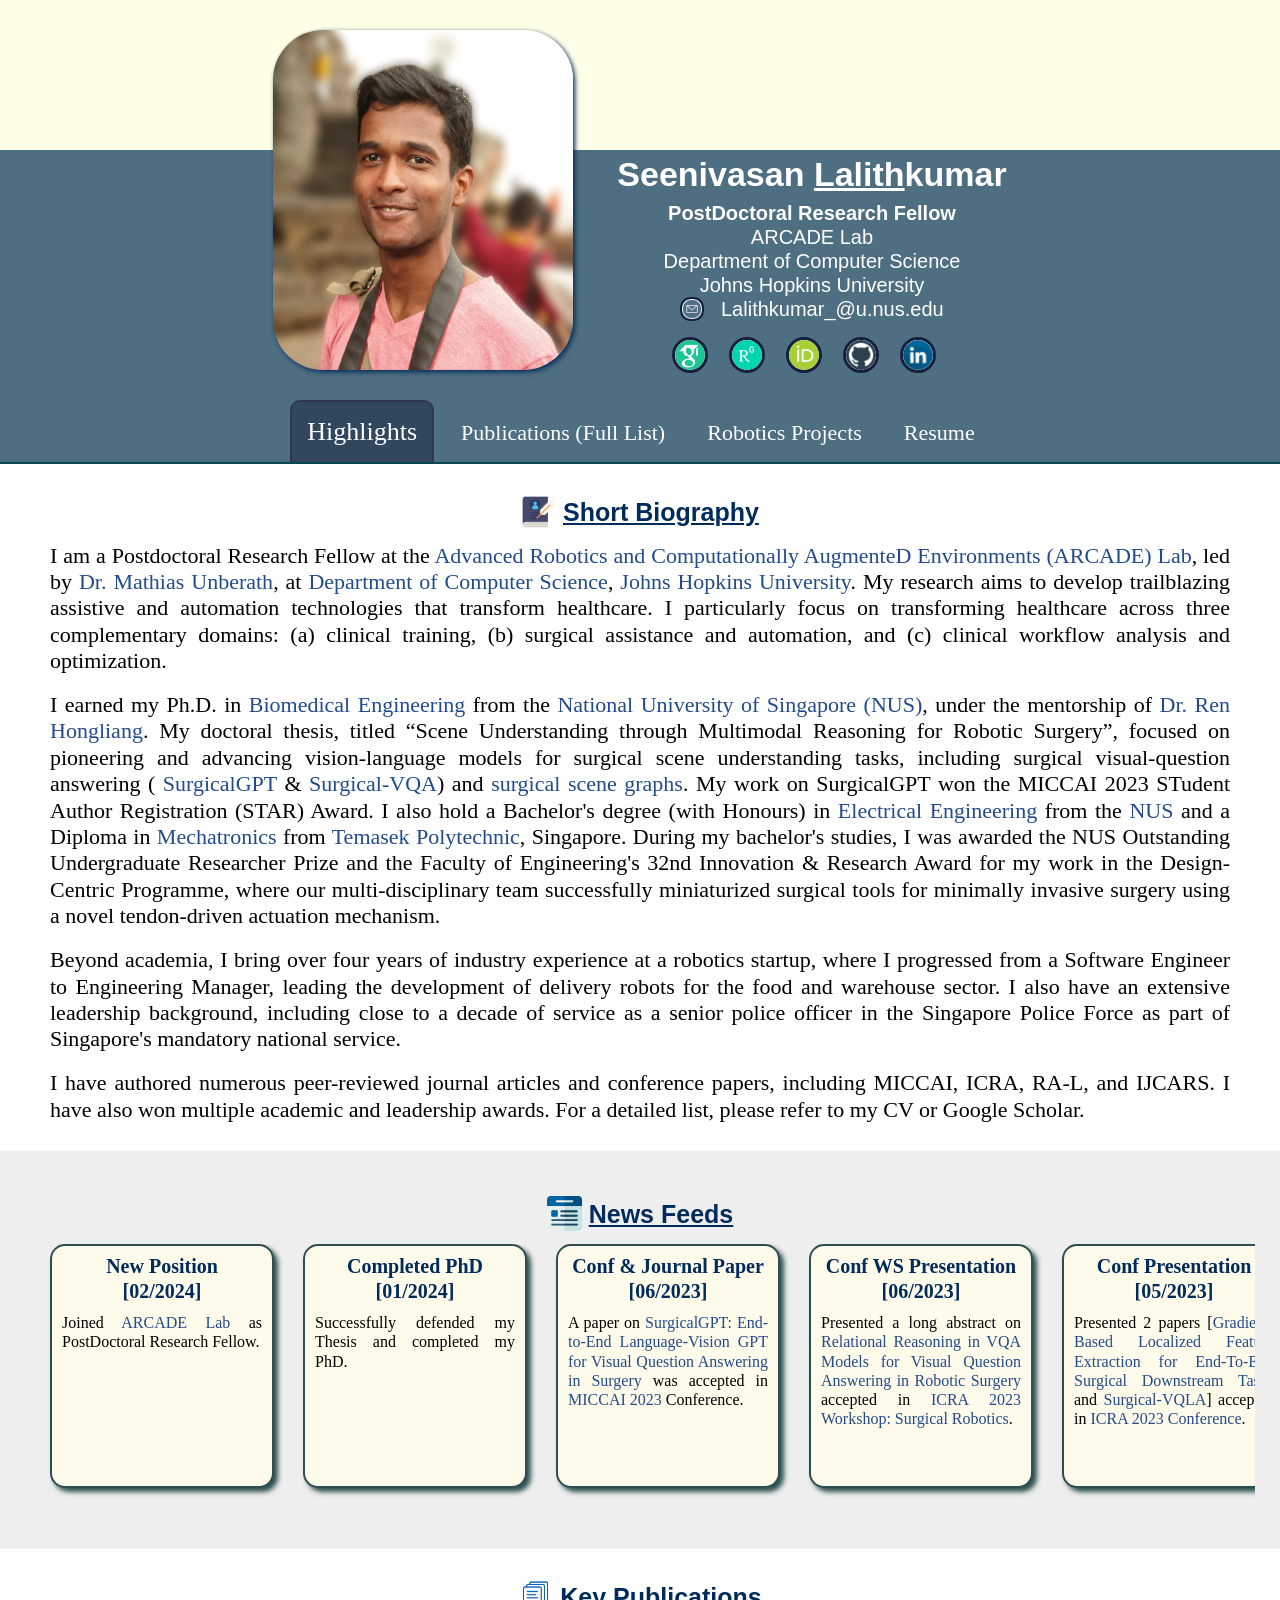
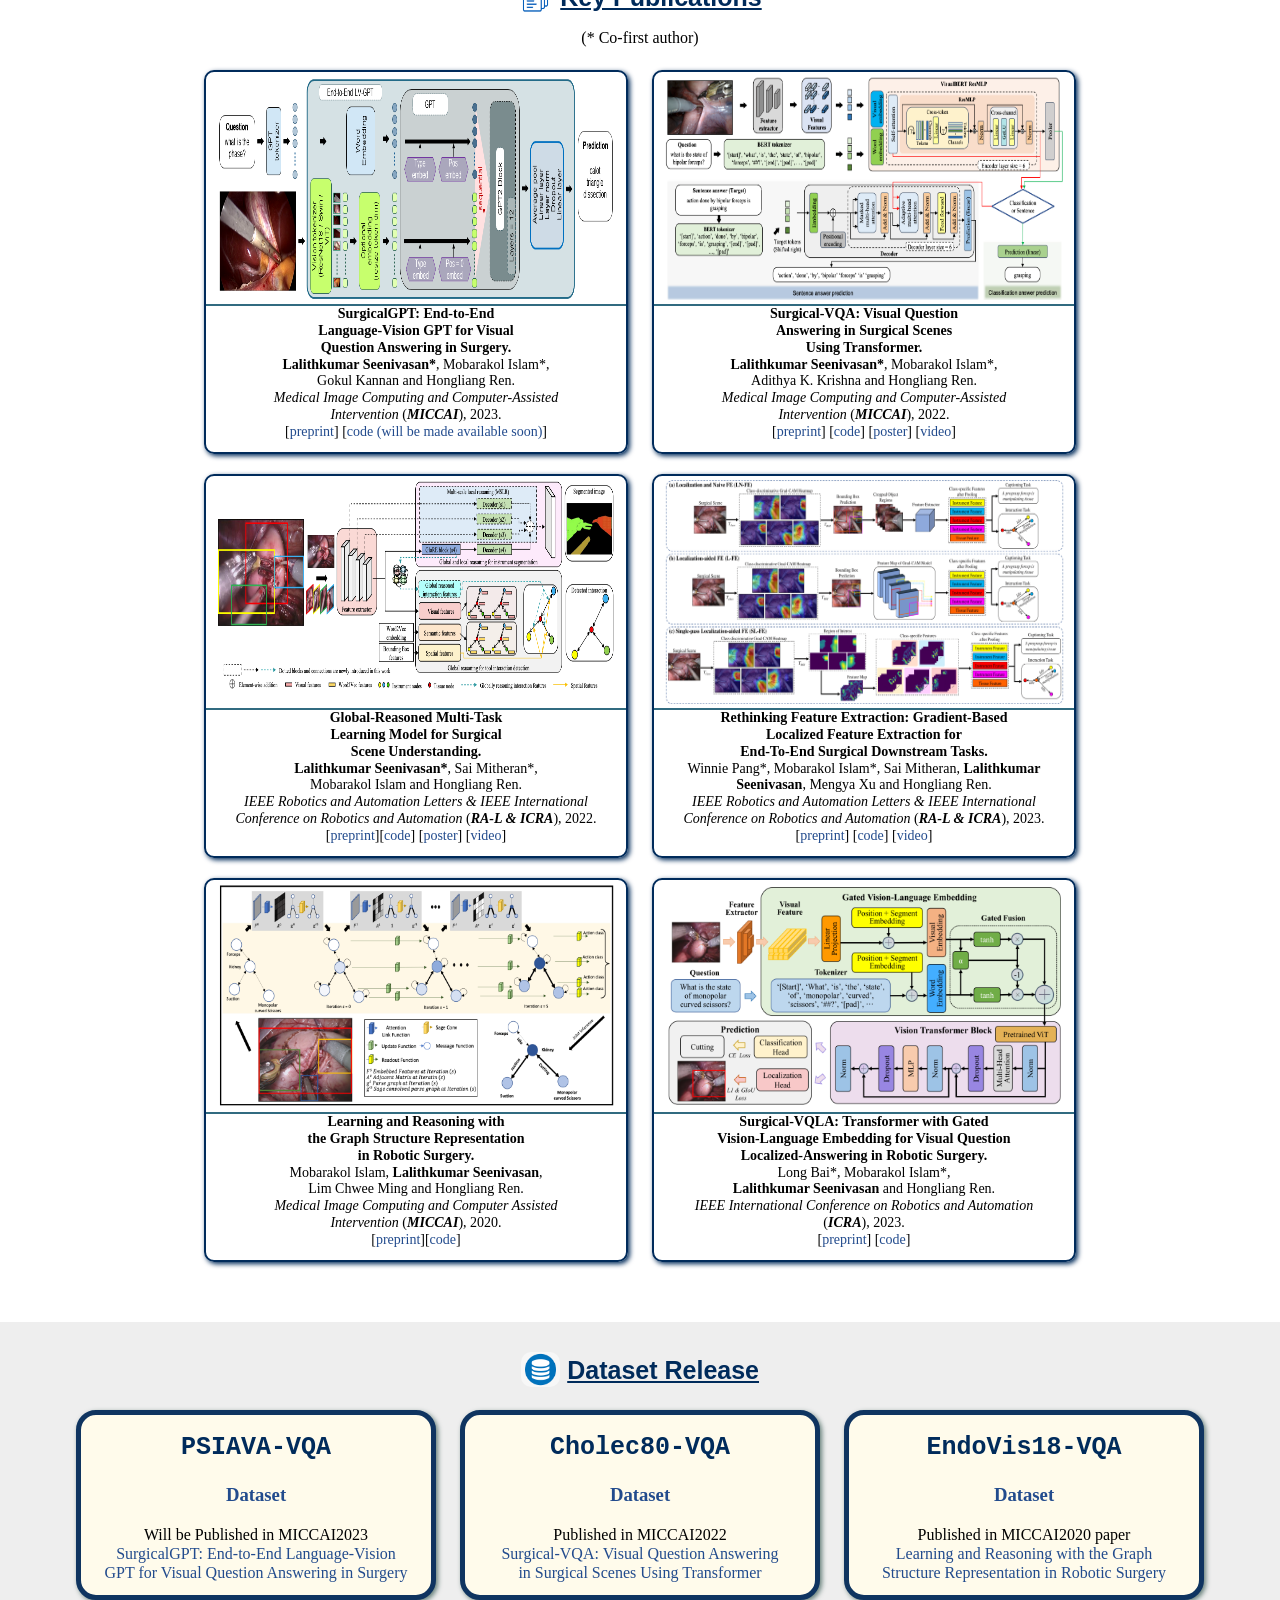
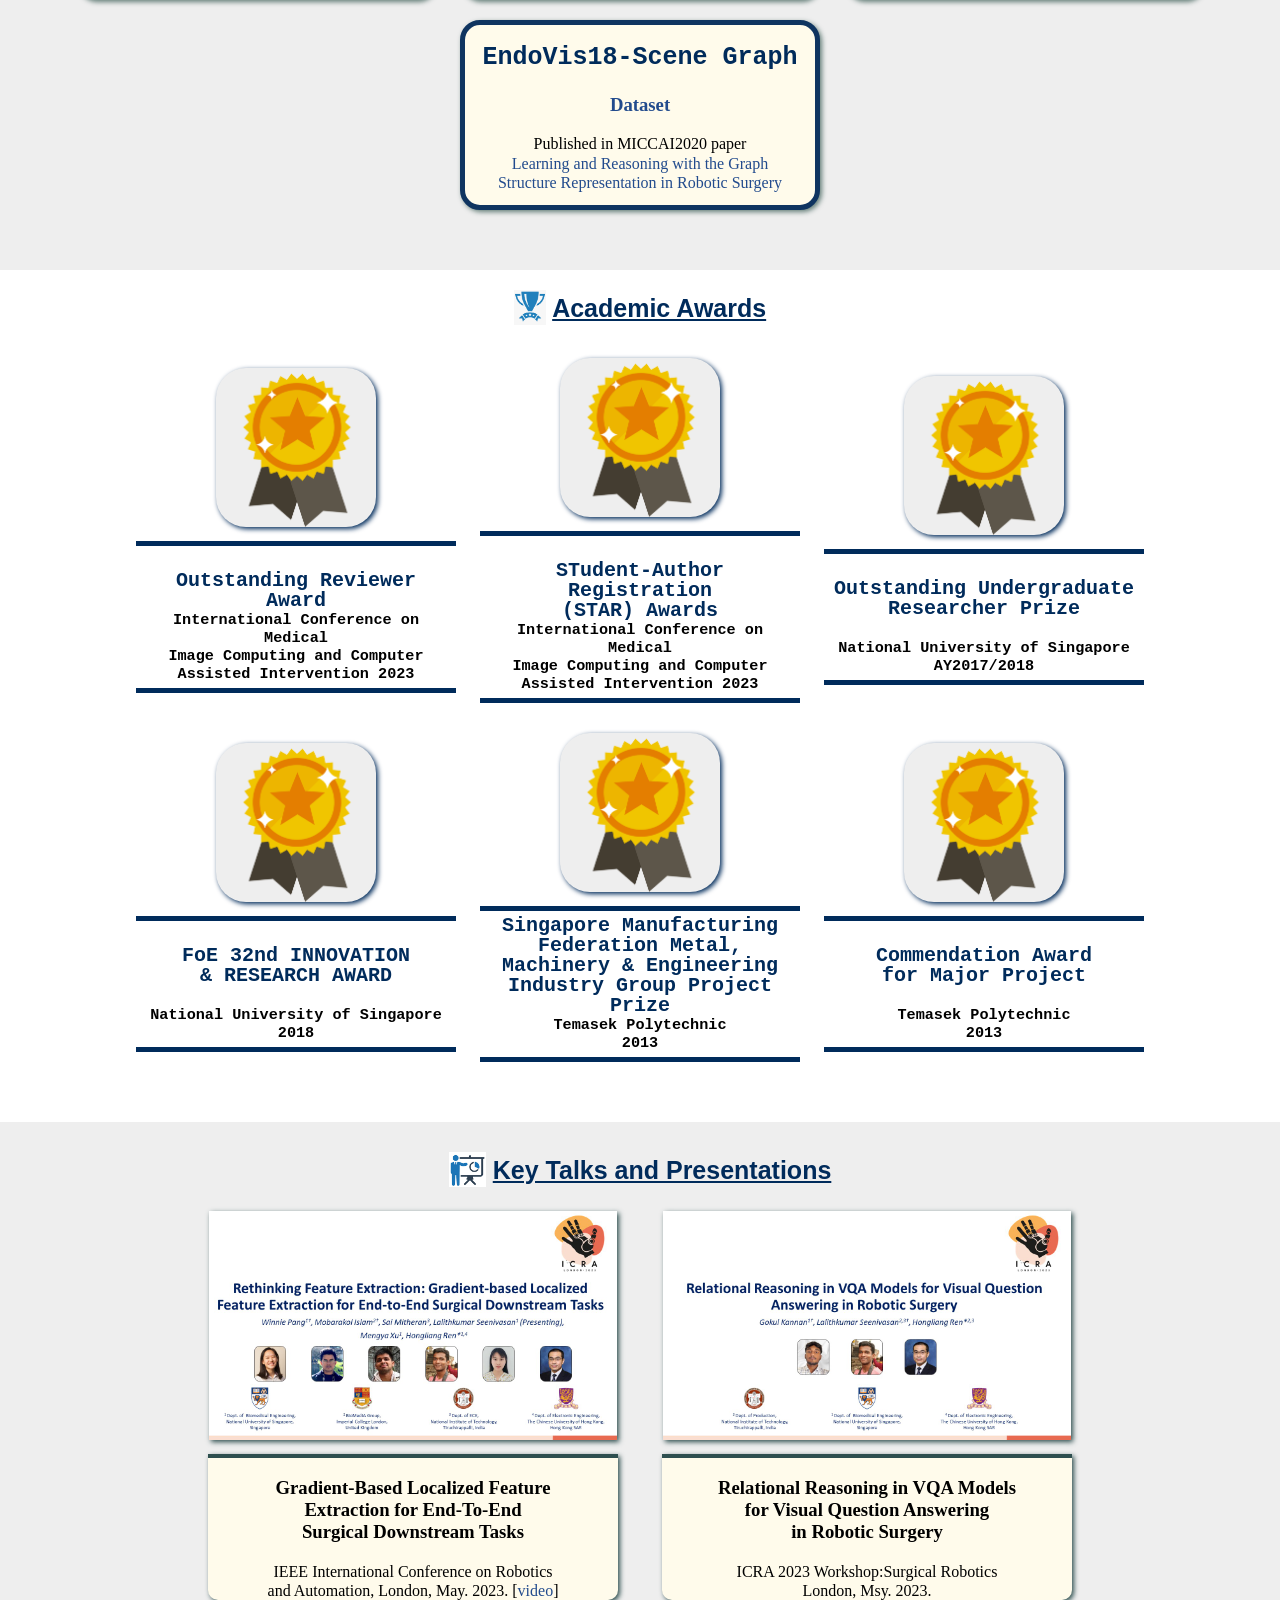
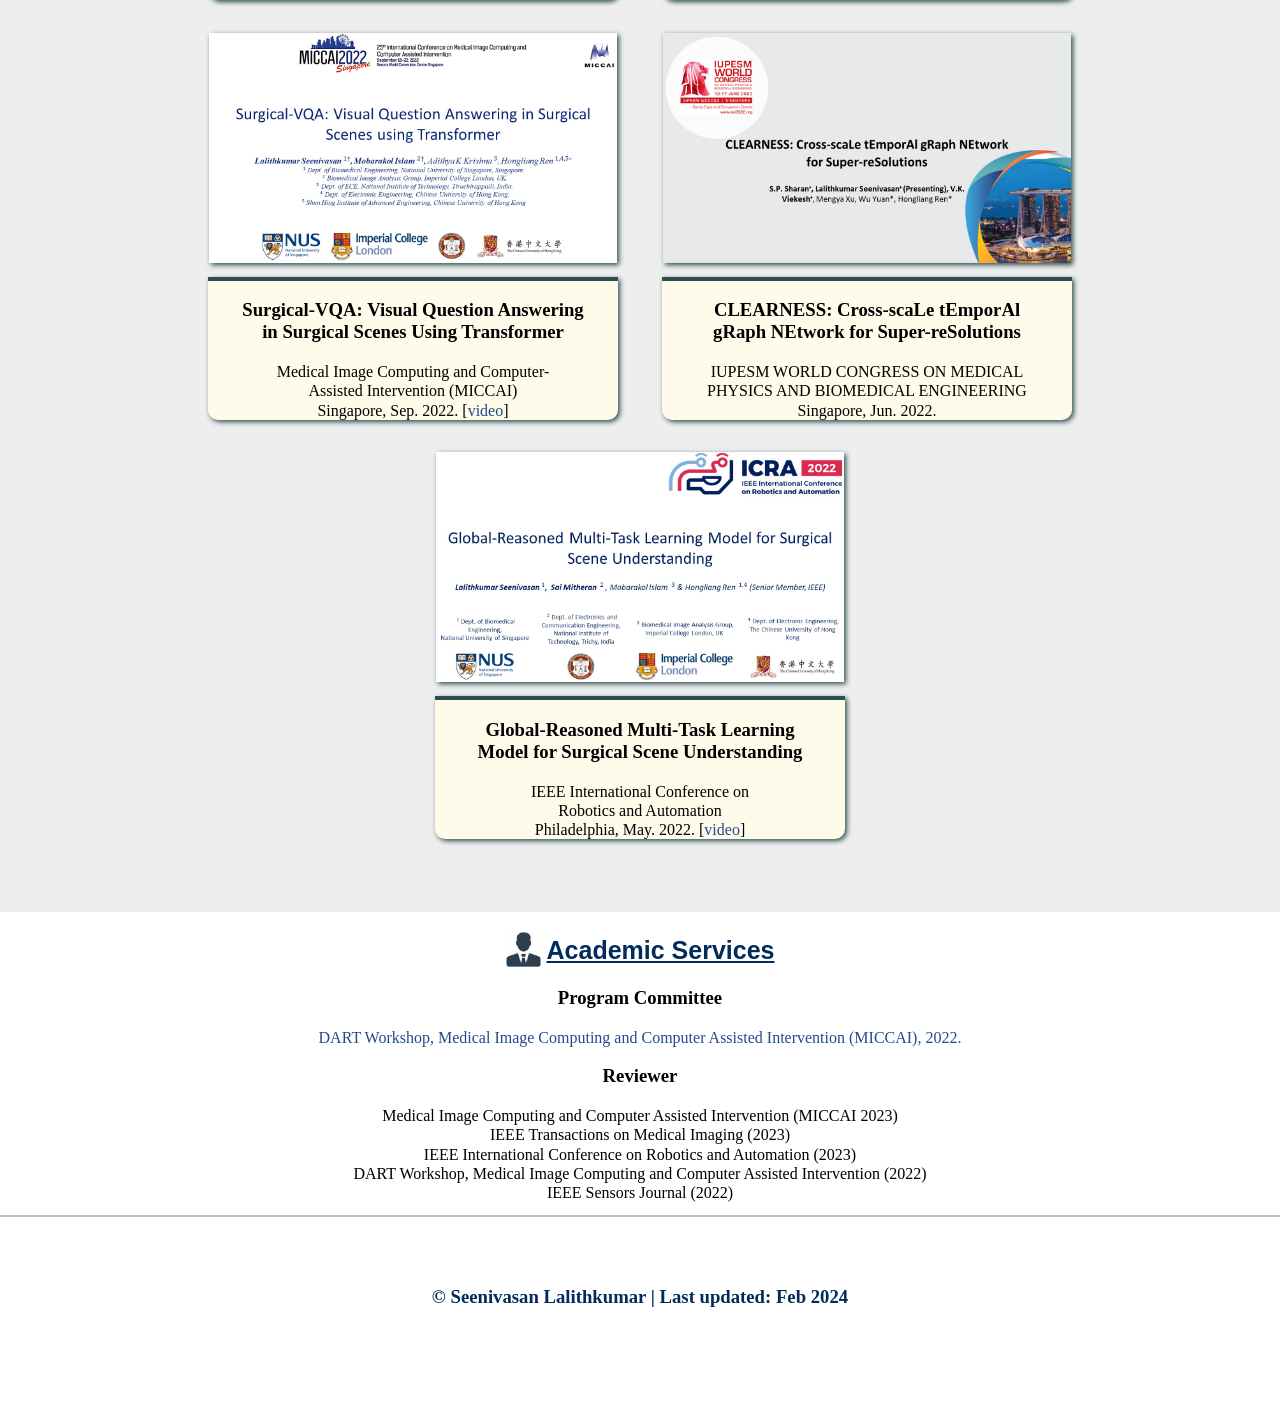
==== index.html @ af2a74bf "updates_6_2_2" ====
<!DOCTYPE html PUBLIC "-//W3C//DTD XHTML 1.1//EN" "http://www.w3.org/TR/xhtml11/DTD/xhtml11.dtd">
<html xmlns="http://www.w3.org/1999/xhtml" xml:lang="en">
	<head>
		<title>Seenivasan Lalithkumar&#39;s Homepage</title>
		<link rel="shortcut icon" href="pic/lalith-icon.png">
		<meta http-equiv="Content-Type" content="text/html;charset=utf-8" />
		<meta name="description" content="Seenivasan Lalithkumar&#39;s home page">
		<meta name="keywords" content="Seenivasan Lalithkumar, Lalithkumar, Seenivasan, lalith, researcher, medical AI" />
		<meta name="google-site-verification" content="oxvLOLkrGhuP5j1k3XZxSqzG_gz2jVlLImAT0WfH4co" />
		<!-- <meta name="viewport" content="width=900px, initial-scale=1"> -->
		<link rel="stylesheet" href="jemdoc.css" type="text/css">
		<script src="conference.js" type="text/javascript"></script>

	</head>
	<body id="namecard">
		<div id="namecardtop">
		</div>
		<div id="namecardbottom">
			<div id="namecardbottom">
				<div id="namecardimg"><img src="./pic/lalith2.png"  class="namecard"></div>
				<div id="namecardtext">
					<h1>
						Seenivasan <u>Lalith</u>kumar
					</h1>
					<p>
						<b>PostDoctoral Research Fellow</b><br>
						<a href="https://arcade.cs.jhu.edu/">ARCADE Lab</a> <br>
						<a href="https://www.cs.jhu.edu/"> Department of Computer Science</a><br>
						<a href="https://www.jhu.edu/">Johns Hopkins University</a><br>
						<a href="mailto:lseeniv1@jh.edu"><img src="./pic/mail.png" height="20px" style="margin-bottom:-5px; border-radius: 10px; border: 2px solid #16213e;"> &nbsp Lalithkumar_@u.nus.edu</a>
					</p>	
					<p> 
						<a href="https://scholar.google.com/citations?user=btxQyh8AAAAJ&hl=en&oi=ao"><img src="./pic/google_scholar.png" class="icon"></a> &ensp;
						<a href="https://www.researchgate.net/profile/Lalithkumar-Seenivasan"><img src="./pic/researchgate.png" class="icon"></a> &ensp;
						<a href="https://orcid.org/0000-0002-0103-1234"><img src="./pic/orcid.jpeg" class="icon"></a> &ensp;
						<a href="https://github.com/lalithjets"><img src="./pic/github.png" class="icon"></a> &ensp;
						<a href="https://www.linkedin.com/in/lalithkumar-seenivasan/"><img src="./pic/LinkedIn_s.png" class="icon"></a> &ensp;
						
					</p>
				</div>
			</div>
		</div>
	</body>
	
	<body id="content">
		
		<div class="buttontab">
				<button class="button" onclick="openTab(event, 'Highlights')" id="defaultOpen">Highlights</button> &nbsp 
				<button class="button" onclick="openTab(event, 'Publications')">Publications (Full List)</button> &nbsp
				<button class="button" onclick="openTab(event, 'Robotic-Projects')">Robotics Projects</button> &nbsp
				<button class="button" onclick="openTab(event, 'Resume')">Resume</button>
		</div>
		
		<div id="Highlights" class="tabscontent">
			<div id="biography" class="subheading">
				<h2 ><img src="./pic/biography.png" class = "hicon"> <u>Short Biography</u></h2>

				<p>
					I am a Postdoctoral Research Fellow at the <a href="https://arcade.cs.jhu.edu/">Advanced Robotics and Computationally AugmenteD Environments (ARCADE) Lab</a>,
					led by <a href="https://www.arcade.cs.jhu.edu/people/current/mathias-unberath">Dr. Mathias Unberath</a>, 
					at <a href="https://www.cs.jhu.edu/"> Department of Computer Science</a>, <a href="https://www.jhu.edu/">Johns Hopkins University</a>. 
					My research aims to develop trailblazing assistive and automation technologies that transform healthcare. 
					I particularly focus on transforming healthcare across three complementary domains: (a) clinical training, 
					(b) surgical assistance and automation, and (c) clinical workflow analysis and optimization.

				</p>

				<p>
					I earned my Ph.D. in <a href="https://cde.nus.edu.sg/bme/"> Biomedical Engineering</a> from the <a href="https://www.nus.edu.sg/">National University of Singapore (NUS)</a>, 
					under the mentorship of <a href="http://www.labren.org/mm/principal-investigator/">Dr. Ren Hongliang</a>. 
					My doctoral thesis, titled “Scene Understanding through Multimodal Reasoning for Robotic Surgery”, focused on pioneering and 
					advancing vision-language models for surgical scene understanding tasks, including surgical visual-question answering 
					(<a href="https://arxiv.org/pdf/2304.09974"> SurgicalGPT</a>  & <a href="https://arxiv.org/pdf/2206.11053"> Surgical-VQA</a>) 
					and <a href="https://arxiv.org/pdf/2201.11957"> surgical scene graphs</a>. My work on SurgicalGPT won the MICCAI 2023 STudent Author Registration (STAR) Award. 
					I also hold a Bachelor's degree (with Honours) in <a href="https://cde.nus.edu.sg/ece/">Electrical Engineering</a> from the <a href="https://www.nus.edu.sg/">NUS</a> and
					a Diploma in <a href="https://www.tp.edu.sg/t66">Mechatronics</a> from <a href="https://www.tp.edu.sg/">Temasek Polytechnic</a>, Singapore. 
					During my bachelor's studies, I was awarded the NUS Outstanding Undergraduate Researcher Prize and
					the Faculty of Engineering's 32nd Innovation & Research Award for my work in the Design-Centric Programme, 
					where our multi-disciplinary team successfully miniaturized surgical tools for minimally invasive surgery using 
				 	a novel tendon-driven actuation mechanism.
				</p>

				<p>
					Beyond academia, I bring over four years of industry experience at a robotics startup, 
					where I progressed from a Software Engineer to Engineering Manager, leading the development of delivery robots for the food and warehouse sector. 
					I also have an extensive leadership background, including close to a decade of service as a senior police officer in the Singapore 
					Police Force as part of Singapore's mandatory national service.

				</p>

				<p>
					I have authored numerous peer-reviewed journal articles and conference papers, including MICCAI, ICRA, RA-L, and IJCARS. 
					I have also won multiple academic and leadership awards. For a detailed list, please refer to my CV or Google Scholar.
				</p>
			</div>

			<div id="newfeeds" class="subheading">
				<h2><img src="./pic/news_feeds.png" class="hicon"/> <u>News Feeds</u></h2>
				
				<div class="scrolling-wrapper">

					<div class="card">
						<h2>New Position</h2> <h3>[02/2024] </h3>
						<p> Joined <a href="https://arcade.cs.jhu.edu/" target="_blank"> ARCADE Lab</a> as PostDoctoral Research Fellow.</p> 
					</div>

					<div class="card">
						<h2>Completed PhD</h2> <h3>[01/2024] </h3>
						<p> Successfully defended my Thesis and completed my PhD.</p> 
					</div>
					
					<div class="card">
						<h2>Conf & Journal Paper</h2> <h3>[06/2023] </h3>
						<p> A paper on <a href="https://arxiv.org/abs/2304.09974"
							 target="_blank">SurgicalGPT: End-to-End Language-Vision GPT for Visual Question Answering in Surgery</a> was accepted in   
							 <a href="https://conferences.miccai.org/2023/en/" target="_blank"> MICCAI 2023</a> Conference.</p> 
					</div>
					
					<div class="card">
						<h2>Conf WS Presentation</h2><h3>[06/2023]</h3>
						<p> Presented a long abstract on <a href="https://drive.google.com/file/d/1kYx_XHiS5NvVFThOcVjXyhgVPpP1OEtK/view?usp=sharing" target="_blank">Relational Reasoning in VQA Models for Visual
							Question Answering in Robotic Surgery</a> accepted in <a href="https://sites.google.com/view/icra2023workshop-surgicalrobot/?pli=1" target="_blank">ICRA 2023 Workshop: Surgical Robotics</a>.</p>
					</div>

					<div class="card">
						<h2>Conf Presentation</h2><h3>[05/2023]</h3>
						<p> Presented 2 papers [<a href="https://discovery.ucl.ac.uk/id/eprint/10159683/1/Rethinking_Feature_Extraction_Gradient-based_Localized_Feature_Extraction_for_End-to-End_Surgical_Downstream_Tasks.pdf"
							 target="_blank">Gradient-Based Localized Feature Extraction for End-To-End Surgical Downstream Tasks</a> and <a href="https://arxiv.org/pdf/2305.11692v1.pdf" target="_blank">Surgical-VQLA</a>]
							accepted in <a href="https://www.icra2023.org/" target="_blank">ICRA 2023 Conference</a>.</p>
					</div>

					<div class="card">
						<h2>Conference Reviewer</h2><h3>[04/2023 - 05/2023]</h3>
						<p> Served as a reviewer for 9 papers in <a href="https://conferences.miccai.org/2023/en/" target="_blank"> MICCAI 2023</a> Conference.</p>
					</div>
					
					<div class="card">
						<h2> Book Chapter </h2><h3> [02/2023] </h3>
						<p> A book chapter on <a href="https://link.springer.com/chapter/10.1007/978-981-19-5932-5_13" target="_blank">Untethered 
							Soft Ferromagnetic Quad-Jaws Cootie Catcher with Selectively Coupled Degrees of Freedom </a> was accepted.</p>
					</div>
					<div class="card">
						<h2> Journal Paper </h2><h3> [02/2023] </h3>
						<p> A paper on <a href="https://arxiv.org/pdf/2302.01049.pdf" target="_blank">Paced-Curriculum Distillation with Prediction 
							and Label Uncertainty for Image Segmentation</a> accepted in International Journal of Computer Assisted Radiology and Surgery.</p>
					</div>

					<div class="card">
						<h2>Conference Paper</h2><h3>[01/2023]</h3>
						<p> A paper on <a href="https://arxiv.org/pdf/2305.11692v1.pdf" target="_blank">Surgical-VQLA: Transformer with Gated Vision-Language Embedding for 
							Visual Question Localized-Answering in Robotic Surgery</a> was accepted in <a href="https://www.icra2023.org/" 
							target="_blank">IEEE ICRA 2023 Conference</a>. </p>
					</div>

					<div class="card">
						<h2>Conf & Journal Paper</h2> <h3>[10/2022] </h3>
						<p> A paper on <a href="https://discovery.ucl.ac.uk/id/eprint/10159683/1/Rethinking_Feature_Extraction_Gradient-based_Localized_Feature_Extraction_for_End-to-End_Surgical_Downstream_Tasks.pdf"
							 target="_blank">Rethinking Feature Extraction: Gradient-Based Localized Feature Extraction for End-To-End Surgical Downstream Tasks</a> was accepted in both IEEE RA-L Journal 
							 and  <a href="https://www.icra2023.org/" target="_blank">IEEE ICRA 2023 Conference</a>. </p> 
					</div>

					<div class="card">
						<h2>Competition</h2><h3>[09/2022]</h3>
						<p> Participated in <a href="https://www.synapse.org/#!Synapse:syn28548633/wiki/" target="_blank">SimCol-to-3D 2022 - 3D Reconstruction During Colonoscopy</a> in 
							<a href="https://conferences.miccai.org/2022/en/" target="_blank">MICCAI 2022 Conference</a>.</p> 
					</div> 

					<div class="card">
						<h2>Conf Presentation</h2><h3>[09/2022]</h3>
						<p> Presenting my paper on <a href="https://arxiv.org/pdf/2206.11053.pdf" target="_blank">Surgical-VQA: Visual Question Answering in Surgical Scenes Using Transformer</a>
							accepted in <a href="https://conferences.miccai.org/2022/en/" target="_blank">MICCAI 2022 Conference</a>.</p>
					</div> 

					<div class="card">
						<h2>Conference Paper</h2><h3>[06/2022]</h3>
						<p> A paper on <a href="https://arxiv.org/pdf/2206.11053.pdf" target="_blank">Surgical-VQA: Visual Question Answering in Surgical Scenes Using Transformer</a> was accepted 
							in <a href="https://conferences.miccai.org/2022/en/" target="_blank">MICCAI 2022 Conference</a>. </p> 
					</div>
						
					<div class="card">
						<h2>Conf Presentation</h2> <h3>[05/2022]</h3>
						<p> Presented my paper on on <a href="https://arxiv.org/pdf/2201.11957.pdf" target="_blank">Global-Reasoned Multi-Task Learning Model for Surgical Scene Understanding</a> at
							 <a href="https://www.icra2022.org/" target="_blank">IEEE ICRA 2022 Conference</a>.</p> 
					</div> 

					<div class="card">
						<h2>Journal Paper</h2><h3>[05/2022]</h3> 
						<p> A paper on <a href="https://www.mdpi.com/2313-7673/7/2/68" target="_blank">Biomimetic Incremental Domain Generalization with a Graph Network for Surgical Scene 
							Understanding</a> was accepted in MDPI Biomimetics Journal. </p>
					</div>

					<div class="card">
						<h2>Conf & Journal Paper</h2><h3>[01/2022]</h3>
						<p> A paper on <a href="https://arxiv.org/pdf/2201.11957.pdf" target="_blank">Global-Reasoned Multi-Task Learning Model for Surgical Scene Understanding</a> was accepted 
							in both IEEE RA-L Journal and  <a href="https://www.icra2022.org/" target="_blank">IEEE ICRA 2022 Conference</a>. </p>
					</div>

					<div class="card">
						<h2>Competition</h2><h3>[10/2021]</h3> 
						<p> Participated in <a href="https://arxiv.org/pdf/2202.05821.pdf" target="_blank">PEg TRAnsfer Workflow Recognition Challenge Report: Do Multi-Modal Data 
							Improve Recognition?</a> in <a href="https://www.miccai2021.org/en/" target="_blank">MICCAI 2021 Conference</a>. </p>
					</div>

					<div class="card">
						<h2>Competition</h2><h3>[10/2021]</h3>
						<p> Participated in <a href="https://arxiv.org/pdf/2204.04746.pdf" target="_blank">CholecTriplet2021: A benchmark challenge for surgical action triplet 
							recognition</a> in <a href="https://www.miccai2021.org/en/" target="_blank">MICCAI 2021 Conference</a>. </p>
					</div>

					<div class="card">
						<h2>Conference Workshop</h2><h3>[09/2021]</h3>
						<p> A paper on <a href="https://arxiv.org/pdf/2109.05263" target="_blank">Class-Distribution-Aware Calibration for Long-Tailed 
							Visual Recognition</a> is accepted in <a href="https://sites.google.com/view/udlworkshop2021/home?pli=1" target="_blank">UDL Workshop, ICML 2021 Conference</a>. </p>
					</div>

					<div class="card">
						<h2>Conference Paper</h2><h3>[08/2021]</h3> 
						<p> A paper on <a href="https://www.researchgate.net/profile/Liang-Qiu-7/publication/354075045_ScoopNet_6DOF_Pose_Estimation_pipeline_for_Origami-inspired_Worm_Robots/links/62ac796923f3283e3aef5d29/ScoopNet-6DOF-Pose-Estimation-pipeline-for-Origami-inspired-Worm-Robots.pdf" 
							target="_blank">ScoopNet: 6DOF Pose Estimation pipeline for Origami-inspired Worm Robots</a> was accepted in <a href="https://www.ieee-ras.org/component/rseventspro/event/2009-icdl-2021" target="_blank"> 
							IEEE ICDL 2021 Conference</a>. </p>
					</div>

					<div class="card">
						<h2>Journal Paper</h2><h3>[03/2021]</h3>
						<p>A paper on <a href="https://ieeexplore.ieee.org/abstract/document/9262941" target="_blank">Shape Tracking of Flexible Morphing Matters 
							From Depth Images</a> was accepted in IEEE Sensors Journal. </p> 
					</div>

					<div class="card">
						<h2>Journal Paper</h2>
						<h3>[07/2020]</h3>
						<p> A paper on <a href="https://onlinelibrary.wiley.com/doi/full/10.1002/aisy.202000092" target="_blank">Stent Deployment Detection Using Radio Frequency-Based Sensor and 
							Convolutional Neural Networks</a> was accepted in Advanced Intelligent Systems Journal. </p>
					</div>
						
					<div class="card">
						<h2>Book Chapter</h2><h3>[07/2020]</h3> 
						<p>A book chapter on <a href="https://www.sciencedirect.com/science/article/pii/B9780128213506000123" target="_blank">Tunable stiffness using negative Poisson's ratio toward 
							load-bearing continuum tubular mechanisms in medical robotics</a> was accepted.</p>
					</div>

					<div class="card">
						<h2>Book Chapter</h2><h3>[06/2020]</h3> 
						<p>A book chapter on <a href="https://www.sciencedirect.com/science/article/pii/B9780128175958000079" target="_blank">Tendon routing and anchoring for cable-driven single-port 
							surgical manipulators with spring backbones and luminal constraints</a> was accepted. </p>
					</div>
						
					<div class="card">
						<h2>Conference Paper</h2><h3>[06/2020]</h3> 
						<p>A paper on <a href="https://arxiv.org/abs/2007.03357" target="_blank">Graph Structure Representation in Robotic Surgery</a> was accepted 
							in <a href="https://miccai2020.org/en/" target="_blank">MICCAI 2020 Conference</a>.</p>
					</div>
						
					<div class="card">
						<h2>Start of PhD</h2><h3>[08/2019]</h3>
						<p> Started my PhD under Prof. Ren Hongliang at National University of Singapore.</p>
					</div>
				</div>
			</div>

			<div id="Key-Publications" class="subheading">
				<h2><img src="./pic/manuscript.png" class="hicon"/> <u>Key Publications</u></h2>
				<p style="text-align: center;">(* Co-first author)</p>

				<div class="keypublicationtiles keypublicationtile">
					<img src="./paper_photos/SurgicalGPT.png" class="key-pub-title"/>
					<br>
					<div id="key-pub-tile-caption">
						<p>
							 
							<b>SurgicalGPT: End-to-End <br> Language-Vision GPT for Visual  <br> Question Answering in Surgery.</b> <br>
							<b>Lalithkumar Seenivasan*</b>, Mobarakol Islam*, <br> Gokul Kannan and Hongliang Ren. <br>
							<em>Medical Image Computing and Computer-Assisted <br> Intervention</em> (<i><b>MICCAI</b></i>), 2023.
							<br>
							[<a href="https://arxiv.org/abs/2304.09974" target="_blank">preprint</a>]
							[<a href="https://github.com/lalithjets/" target="_blank">code (will be made available soon)</a>]
							<!-- [<a href="https://drive.google.com/file/d/19RYYjkokXWv5j_Wayjkc6bEKjSXdzaNB/view?usp=sharing" target="_blank">poster</a>]  -->
							<!-- [<a href="https://youtu.be/4Db8NSEW-FY" target="_blank">video</a>]  -->
						</p>
					</div>
				</div>
				
				<div class="keypublicationtiles keypublicationtile">
					<img src="./paper_photos/Surgical_VQA.png" class="key-pub-title"/>
					<br>
					<div id="key-pub-tile-caption">
						<p>
							<b>Surgical-VQA: Visual Question <br> Answering in Surgical Scenes <br> Using Transformer.</b> <br>
							<b>Lalithkumar Seenivasan*</b>, Mobarakol Islam*, <br> Adithya K. Krishna and Hongliang Ren. <br>
							<em>Medical Image Computing and Computer-Assisted <br> Intervention</em> (<i><b>MICCAI</b></i>), 2022.
							<br>
							[<a href="https://arxiv.org/pdf/2206.11053.pdf" target="_blank">preprint</a>]
							[<a href="https://github.com/lalithjets/Surgical_VQA" target="_blank">code</a>]
							[<a href="https://drive.google.com/file/d/19RYYjkokXWv5j_Wayjkc6bEKjSXdzaNB/view?usp=sharing" target="_blank">poster</a>] 
							[<a href="https://youtu.be/4Db8NSEW-FY" target="_blank">video</a>] 
						</p>
					</div>
				</div>
				
				<div class="keypublicationtiles keypublicationtile">
					<img src="./paper_photos/Global-Reasoned_Multi-Task_Learning.png" class="key-pub-title"/>
					<br>
					<div id="key-pub-tile-caption">
						<p>
							<b>Global-Reasoned Multi-Task <br> Learning Model for Surgical <br> Scene Understanding. </b><br>
							<b>Lalithkumar Seenivasan*</b>, Sai Mitheran*, <br> Mobarakol Islam and Hongliang Ren. <br>
							<em>IEEE Robotics and Automation Letters & IEEE International <br> Conference on Robotics and Automation</em> (<i><b>RA-L & ICRA</b></i>), 2022.
							<br>
							[<a href="https://arxiv.org/pdf/2201.11957.pdf" target="_blank">preprint</a>][<a href="https://github.com/lalithjets/Global-reasoned-multi-task-model" target="_blank">code</a>]
							[<a href="https://drive.google.com/file/d/1deAY5ThZRm9Y3AFX3ArIvde-LdE8imfx/view?usp=sharing" target="_blank">poster</a>]
							[<a href="https://youtu.be/UOIcp3y4o1U" target="_blank">video</a>] 
						</p>
					</div>
				</div>

				
				  
				<div class="keypublicationtiles keypublicationtile">
					<img src="./paper_photos/Rethinking Feature Extraction.png" class="key-pub-title"/>
					<br>
					<div id="key-pub-tile-caption">
						<p>
							<b>Rethinking Feature Extraction: Gradient-Based <br> Localized Feature Extraction for <br> End-To-End Surgical Downstream Tasks.</b> <br>
							Winnie Pang*, Mobarakol Islam*, Sai Mitheran, <b>Lalithkumar <br> Seenivasan</b>, Mengya Xu and Hongliang Ren. <br>
							<em>IEEE Robotics and Automation Letters & IEEE International <br> Conference on Robotics and Automation</em> (<i><b>RA-L & ICRA</b></i>), 2023.
							<br>
							[<a href="https://discovery.ucl.ac.uk/id/eprint/10159683/1/Rethinking_Feature_Extraction_Gradient-based_Localized_Feature_Extraction_for_End-to-End_Surgical_Downstream_Tasks.pdf" target="_blank">preprint</a>]
							[<a href="https://github.com/PangWinnie0219/GradCAMDownstreamTask" target="_blank">code</a>]
							[<a href="https://youtu.be/wPvV8IvS2tE" target="_blank">video</a>] 
						</p>
					</div>
				</div>

				
				<div class="keypublicationtiles keypublicationtile">
					<img src="paper_photos/Learning_Reasoning_Surgical_Graph.png" class="key-pub-title"/>
					<br>
					<div id="key-pub-tile-caption">
						<p>
							<b>Learning and Reasoning with <br> the Graph Structure Representation <br> in Robotic Surgery. </b><br>
							Mobarakol Islam, <b>Lalithkumar Seenivasan</b>, <br> Lim Chwee Ming and Hongliang Ren. <br>
							<em>Medical Image Computing and Computer Assisted <br> Intervention</em> (<i><b>MICCAI</b></i>), 2020. 
							<br> 
							[<a href="https://arxiv.org/pdf/2007.03357.pdf" target="_blank">preprint</a>][<a href="https://github.com/mobarakol/Surgical_SceneGraph_Generation" target="_blank">code</a>] 
						</p>
					</div>
				</div>


				<div class="keypublicationtiles keypublicationtile">
					<img src="./paper_photos/Surgical_VQLA.png" class="key-pub-title"/>
					<br>
					<div id="key-pub-tile-caption">
						<p>
							<b>Surgical-VQLA: Transformer with Gated <br> Vision-Language Embedding for Visual Question <br> Localized-Answering in Robotic Surgery.</b> <br>
							Long Bai*, Mobarakol Islam*, <br> <b>Lalithkumar Seenivasan</b> and Hongliang Ren. <br>
							<em>IEEE International Conference on Robotics and Automation <br> </em> (<i><b>ICRA</b></i>), 2023.
							<br>
							[<a href="https://arxiv.org/pdf/2305.11692v1.pdf" target="_blank">preprint</a>]
							[<a href="https://github.com/longbai1006/surgical-vqla" target="_blank">code</a>]
							<!-- [<a href="https://drive.google.com/file/d/19RYYjkokXWv5j_Wayjkc6bEKjSXdzaNB/view?usp=sharing" target="_blank">poster</a>]  -->
							<!-- [<a href="https://youtu.be/4Db8NSEW-FY" target="_blank">video</a>]  -->
						</p>
					</div>
				</div>

				
				<!-- <div class="keypublicationtiles keypublicationtile">
					<img src="./paper_photos/TA_MTL.png" class="key-pub-title"/>
					<br>
					<div id="key-pub-tile-caption">
						<p>
							<b>Task-aware asynchronous multi-task model with class <br> incremental contrastive learning for surgical <br> scene understanding. </b><br>
							<b>Lalithkumar Seenivasan</b>, Mobarakol Islam, Mengya Xu, <br> Chwee Ming Lim and Hongliang Ren. <br>
							<em>International Journal of Computer Assisted Radiology and <br> Surgery</em> (<i><b>IJCARS</b></i>), 2023.
							<br>
							[<a href="https://arxiv.org/pdf/2211.15327.pdf" target="_blank">preprint</a>]
							[<a href="https://github.com/lalithjets/Domain-adaptation-in-MTL" target="_blank">code</a>]
						</p>
					</div>
				</div> -->

				<!-- <div class="keypublicationtiles keypublicationtile">
					<img src="paper_photos/pcd.png" class="key-pub-title"/>
					<br>
					<div id="key-pub-tile-caption">
						<p>
							<b> Paced-Curriculum Distillation <br> with Prediction and Label Uncertainty <br> for Image Segmentation</b> <br>
							Mobarakol Islam*, <b>Lalithkumar Seenivasan*</b>, SP Sharan, <br> VK Viekash, Bhavesh Gupta, Ben Glocker and Hongliang Ren. <br>
							<em>International Journal of Computer Assisted <br> Radiology and Surgery</em> (<i><b>IJCARS</b></i>), 2023.
							<br> 
							[<a href="https://arxiv.org/pdf/2302.01049.pdf" target="_blank">preprint</a>]
							[<a href="https://github.com/mobarakol/P-CD" target="_blank">code</a>]
						</p>
					</div>
				</div> -->
			</div>
			
			<div id="dataset" class="subheading" height="200px">
				<h2><img src="./pic/dataset.png" class="hicon" style="border-radius: 10px;"/> <u>Dataset Release</u></h2>
				
				<div class="datasettiles datasettile">
					<h2>PSIAVA-VQA</h2>
					<h3><a href="https://drive.google.com/drive/folders/1hu_yK27Xz2_lvjjZ97-WF2MK_JO14MWI" target="_blank">Dataset</a></h3>
					<p>
						Will be Published in MICCAI2023 <br>
						<a href="https://arxiv.org/abs/2304.09974" target="_blank">
							SurgicalGPT: End-to-End Language-Vision <br> 
							GPT for Visual Question Answering in Surgery</a>
						<br>
					</p>
				</div>
				
				<div class="datasettiles datasettile">
					<h2>Cholec80-VQA</h2>
					<h3><a href="https://drive.google.com/drive/folders/1hu_yK27Xz2_lvjjZ97-WF2MK_JO14MWI" target="_blank">Dataset</a></h3>
					<p>
						Published in MICCAI2022 <br>
						<a href="https://link.springer.com/chapter/10.1007/978-3-031-16449-1_4" target="_blank">
							Surgical-VQA: Visual Question Answering <br>
							in Surgical Scenes Using Transformer</a>
						<br>
					</p>
				</div>

				<div class="datasettiles datasettile">
					<h2>EndoVis18-VQA</h2>
					<h3><a href="https://drive.google.com/file/d/16G_Pf4E9KjVq7j_7BfBKHg0NyQQ0oTxP" target="_blank">Dataset</a></h3>
					<p>
						Published in MICCAI2020 paper <br>
						<a href="https://link.springer.com/chapter/10.1007/978-3-030-59716-0_60" target="_blank">
						Learning and Reasoning with the Graph <br>
						Structure Representation in Robotic Surgery</a> 
					</p>
				</div>

				<div class="datasettiles datasettile">
					<h2>EndoVis18-Scene Graph</h2>
					<h3><a href="https://drive.google.com/file/d/16G_Pf4E9KjVq7j_7BfBKHg0NyQQ0oTxP" target="_blank">Dataset</a></h3>
					<p>
						Published in MICCAI2020 paper <br>
						<a href="https://link.springer.com/chapter/10.1007/978-3-030-59716-0_60" target="_blank">
						Learning and Reasoning with the Graph <br>
						Structure Representation in Robotic Surgery</a> 
					</p>
				</div>
			</div>	
			
			<div id="awards" class="subheading">
				<h2><img src="./pic/awards.png" class="hicon"/> <u>Academic Awards</u></h2>

				<div class="awardtiles awardtile">
					<img src="pic/award_ribbon.png" class="award-title"/>
					<br>
					<div id="award-tile-caption">
						<h2> <br> Outstanding Reviewer <br> Award <br>  </h2>
						<h3> International Conference on Medical <br> Image Computing and Computer <br> Assisted Intervention 2023 </h3>
					</div>
				</div>
				
				<div class="awardtiles awardtile">
					<img src="pic/award_ribbon.png" class="award-title"/>
					<br>
					<div id="award-tile-caption">
						<h2> <br> STudent-Author Registration  <br> (STAR) Awards <br>  </h2>
						<h3> International Conference on Medical <br> Image Computing and Computer <br> Assisted Intervention 2023 </h3>
					</div>
				</div>
				

				<div class="awardtiles awardtile">
					<img src="pic/award_ribbon.png" class="award-title"/>
					<br>
					<div id="award-tile-caption">
						<h2> <br> Outstanding Undergraduate <br> Researcher Prize <br>  <br> </h2>
						<h3>National University of Singapore<br>AY2017/2018</h3>
					</div>
				</div>

				<div class="awardtiles awardtile">
					<img src="pic/award_ribbon.png" class="award-title"/>
					<br>
					<div id="award-tile-caption">
						<h2> <br> FoE 32nd INNOVATION <br> & RESEARCH AWARD <br>  <br> </h2>
						<h3>National University of Singapore <br> 2018</h3>
					</div>
				</div>

				<div class="awardtiles awardtile">
					<img src="pic/award_ribbon.png" class="award-title"/>
					<br>
					<div id="award-tile-caption">
						<h2> Singapore Manufacturing <br> Federation Metal, <br> Machinery & Engineering <br> Industry Group Project Prize </h2> 
						<h3> Temasek Polytechnic <br> 2013</h3>
					</div>
				</div>

				<div class="awardtiles awardtile">
					<img src="pic/award_ribbon.png" class="award-title"/>
					<br>
					<div id="award-tile-caption">
						<h2> <br> Commendation Award <br> for Major Project <br> <br></h2>
						<h3> Temasek Polytechnic <br> 2013</h3>
					</div>
				</div>
			</div>

			<div id="talks" class="subheading">

				<h2><img src="./pic/talks.png" class="hicon"/> <u>Key Talks and Presentations</u></h2>
				<div class="talktiles talktile">
					<img src="talk_slide_pic/talk_E2E_icra23.jpg" class="talk-title"/>
					<br>
					<div id="talk-tile-caption">
						<h3> Gradient-Based Localized Feature <br> Extraction for End-To-End <br> Surgical Downstream Tasks </h3>
						<p>
							IEEE International Conference on Robotics <br> and Automation, London, May. 2023.  [<a href="https://youtu.be/wPvV8IvS2tE" target="_blank">video</a>]
						</p>
					</div>
				</div>
				<div class="talktiles talktile">
					<img src="talk_slide_pic/talk_rr_vqa_icra23_ws.jpg" class="talk-title"/>
					<br>
					<div id="talk-tile-caption">
						<h3> Relational Reasoning in VQA Models <br> for Visual Question Answering <br> in Robotic Surgery</h3>
						<p>
							ICRA 2023 Workshop:Surgical Robotics <br> London, Msy. 2023.
						</p>
					</div>
				</div>
				<div class="talktiles talktile">
					<img src="talk_slide_pic/talk_surgical_vqa.jpg" class="talk-title"/>
					<br>
					<div id="talk-tile-caption">
						<h3> Surgical-VQA: Visual Question Answering <br> in Surgical Scenes Using Transformer</h3>
						<p>
							Medical Image Computing and Computer-<br>Assisted Intervention (MICCAI) <br> Singapore, Sep. 2022. [<a href="https://youtu.be/4Db8NSEW-FY" target="_blank">video</a>]
						</p>
					</div>
				</div>
				<div class="talktiles talktile">
					<img src="talk_slide_pic/talk_clearness.jpg" class="talk-title"/>
					<br>
					<div id="talk-tile-caption">
						<h3>CLEARNESS: Cross-scaLe tEmporAl <br> gRaph NEtwork for Super-reSolutions</h3>
						<p>
							IUPESM WORLD CONGRESS ON MEDICAL <br>PHYSICS AND BIOMEDICAL ENGINEERING <br> Singapore, Jun. 2022.
						</p>
					</div>
				</div>
				<div class="talktiles talktile">
					<img src="talk_slide_pic/talk_global_ssu.jpg" class="talk-title"/>
					<br>
					<div id="talk-tile-caption">
						<h3>Global-Reasoned Multi-Task Learning <br> Model for Surgical Scene Understanding</h3>
						<p>
							IEEE International Conference on <br> Robotics and Automation <br> Philadelphia, May. 2022.  [<a href="https://youtu.be/UOIcp3y4o1U" target="_blank">video</a>]
						</p>
					</div>
				</div>
			</div>

			<div id="academic-services" class="subheading">
				<h2><img src="./pic/services.png" class="hicon"> <u>Academic Services</u></h2>
				
				<h3>Program Committee</h3> </li>
				<p>
					<a href="https://sites.google.com/view/dart2022/home" target="_blank"> DART Workshop, Medical Image Computing and Computer Assisted Intervention (MICCAI), 2022. </a></li>
				</p>

				<h3>Reviewer</h3>
				<p>
					Medical Image Computing and Computer Assisted Intervention (MICCAI 2023)<br>
					IEEE Transactions on Medical Imaging (2023)<br>
					IEEE International Conference on Robotics and Automation (2023)<br>
					DART Workshop, Medical Image Computing and Computer Assisted Intervention (2022)<br>
					IEEE Sensors  Journal (2022)
				</p>
					
			</div>

			<div id="footer" class="subheading">	
				<script type='text/javascript' id='clustrmaps' src='//cdn.clustrmaps.com/map_v2.js?cl=ffffff&w=400&t=n&d=9M3ueKzaQxglq5AGb6vfsCiCDSIwT_1Zt8bGvgRFK3I'></script>
				<h3> &copy; Seenivasan Lalithkumar | Last updated: Feb 2024 </h3>
			</div>
		</div>
				
		<div id="Publications" class="tabscontent">
			<div id="publication-charts">
				<div id="conference_chart" class="publication-chart"></div>
				<div id="journal_chart" class="publication-chart"></div>
				<script src="https://canvasjs.com/assets/script/canvasjs.min.js"></script>
			</div>
			
			<div id="conf-journal-publication" class="subheading">
				<h2>	<img src="./pic/manuscript.png" class="hicon"> <u>Conference and Journal Publications</u></h2>

				<div id="conf-journal-publication-list">

					<div class="publicationstiles publicationstile">
						<table>
							<tr>
								<td>
									<img src="./paper_photos/SurgicalGPT.png" class = "publications-img-tile">
								</td>
								<td class ="publications-caption"> 
									<h3>SurgicalGPT: End-to-End <br> Language-Vision GPT for Visual  <br> Question Answering in Surgery. </h3>
									<b>Lalithkumar Seenivasan*</b>, Mobarakol Islam*, <br> Gokul Kannan <br> and Hongliang Ren. <br> 
									<em>Medical Image Computing and Computer- <br> Assisted Intervention</em> (<i><b>MICCAI</b></i>), 2023. <br>
								</td>
							</tr>
						</table>
						<br>
						[<a href="https://arxiv.org/abs/2304.09974" target="_blank">preprint</a>]
						[<a href="https://github.com/lalithjets/" target="_blank">code (will be made available soon)</a>]
					</div>

					<div class="publicationstiles publicationstile">
						<table>
							<tr>
								<td>
									<img src="./paper_photos/Surgical_VQLA.png" class = "publications-img-tile">
								</td>
								<td class ="publications-caption"> 
									<h3> Surgical-VQLA: Transformer with Gated <br> Vision-Language Embedding for <br> Visual Question Localized-Answering <br> in Robotic Surgery. </h3>
									Long Bai*, Mobarakol Islam*, <br> <b>Lalithkumar Seenivasan</b> and Hongliang Ren. <br> 
									<em>IEEE International Conference on Robotics <br> and Automation </em> (<i><b>ICRA</b></i>), 2023. <br>
								</td>
							</tr>
						</table>
						<br>
						[<a href="https://arxiv.org/pdf/2305.11692v1.pdf" target="_blank">preprint</a>]
						[<a href="https://github.com/longbai1006/surgical-vqla" target="_blank">code</a>]
					</div>
					
					<div class="publicationstiles publicationstile">
						<table>
							<tr>
								<td>
									<img src="./paper_photos/pcd.png" class = "publications-img-tile">
								</td>
								<td class ="publications-caption"> 
									<h3> Paced-Curriculum Distillation with <br> Prediction and Label Uncertainty for <br> Image Segmentation. </h3>
									Mobarakol Islam*, <b>Lalithkumar Seenivasan*</b>, <br> SP Sharan, VK Viekash, Bhavesh Gupta, <br> Ben Glocker and Hongliang Ren. <br>
									<em>International Journal of Computer Assisted <br> Radiology and Surgery</em> (<i><b>IJCARS</b></i>), 2023. <br>
								</td>
							</tr>
						</table>
						<br>
						[<a href="https://arxiv.org/pdf/2302.01049.pdf" target="_blank">preprint</a>]
						[<a href="https://github.com/mobarakol/P-CD" target="_blank">code</a>]
					</div>

					<div class="publicationstiles publicationstile">
						<table>
							<td>
								<img src="./paper_photos/TA_MTL.png" class = "publications-img-tile">
							</td>
							<td class ="publications-caption"> 
								<h3>Task-aware asynchronous multi-task <br> model with class incremental contrastive <br> learning for surgical scene understanding. </h3>
								<b>Lalithkumar Seenivasan</b>, Mobarakol Islam, <br> Mengya Xu, Chwee Ming Lim <br> and Hongliang Ren. <br>
								<em>International Journal of Computer Assisted <br> Radiology and Surgery</em> (<i><b>IJCARS</b></i>), 2023. <br>
							</td>
						</table>
						<br>
						[<a href="https://arxiv.org/pdf/2211.15327.pdf" target="_blank">preprint</a>]
						[<a href="https://github.com/lalithjets/Domain-adaptation-in-MTL" target="_blank">code</a>]
					</div>

					<div class="publicationstiles publicationstile">
						<table>
							<td>
								<img src="./paper_photos/Rethinking Feature Extraction.png" class = "publications-img-tile">
							</td>
							<td class ="publications-caption"> 
								<h3>Rethinking Feature Extraction: Gradient- <br> Based Localized Feature Extraction for <br> End-To-End Surgical Downstream Tasks. </h3>
								Winnie Pang*, Mobarakol Islam*, Sai Mitheran, <br> <b>Lalithkumar Seenivasan</b>, Mengya Xu and Hongliang Ren. <br>
								<em>IEEE Robotics and Automation Letters & IEEE <br> International Conference on Robotics and <br> Automation</em> (<i><b>RA-L & ICRA</b></i>), 2023.<br>
								
							</td>
						</table>
						<br>
						[<a href="https://discovery.ucl.ac.uk/id/eprint/10159683/1/Rethinking_Feature_Extraction_Gradient-based_Localized_Feature_Extraction_for_End-to-End_Surgical_Downstream_Tasks.pdf" target="_blank">preprint</a>]
						[<a href="https://github.com/PangWinnie0219/GradCAMDownstreamTask" target="_blank">code</a>]
						[<a href="https://youtu.be/wPvV8IvS2tE" target="_blank">video</a>] 
					</div>
					
					<div class="publicationstiles publicationstile">
						<table>
							<td>
								<img src="./paper_photos/Surgical_VQA.png" class = "publications-img-tile">
							</td>
							<td class ="publications-caption"> 
								<h3> Surgical-VQA: Visual Question <br> Answering in Surgical Scenes <br> Using Transformer. </h3>
								<b>Lalithkumar Seenivasan*</b>, Mobarakol Islam*, <br> Adithya K. Krishna <br> and Hongliang Ren. <br>
								<em>Medical Image Computing and Computer- <br> Assisted Intervention</em> (<i><b>MICCAI</b></i>), 2022. <br>
								</td>
						</table>
						<br>
						[<a href="https://arxiv.org/pdf/2206.11053.pdf" target="_blank">preprint</a>]
						[<a href="https://github.com/lalithjets/Surgical_VQA" target="_blank">code</a>]
						[<a href="https://drive.google.com/file/d/19RYYjkokXWv5j_Wayjkc6bEKjSXdzaNB/view?usp=sharing" target="_blank">poster</a>] 
						[<a href="https://youtu.be/4Db8NSEW-FY" target="_blank">video</a>] 
							
					</div>

					<div class="publicationstiles publicationstile">
						<table>
							<td>
								<img src="paper_photos/biomimetic.png" class = "publications-img-tile">
							</td>
							<td class ="publications-caption"> 
								<h3> Biomimetic Incremental Domain <br> Generalization with a Graph Network <br> for Surgical Scene Understanding. </h3>
								<b>Lalithkumar Seenivasan</b>, Mobarakol Islam,  <br> Chi-Fai Ng, Chwee Ming Lim <br> and Hongliang Ren. <br>
								<em>MDPI Biomimetics Journal</em> <br> (<i><b>Biomimetics</b></i>), 2022.  <br>
							</td>
						</table>
						<br>
						[<a href="https://www.mdpi.com/2313-7673/7/2/68" target="_blank">preprint</a>]
						[<a href="https://github.com/lalithjets/Domain-Generalization-for-Surgical-Scene-Graph" target="_blank">code</a>]
					</div>

					<div class="publicationstiles publicationstile">
						<table>
							<td>
								<img src="./paper_photos/Global-Reasoned_Multi-Task_Learning.png" class = "publications-img-tile">
							</td>
							<td class ="publications-caption"> 
								<h3> Global-Reasoned Multi-Task <br> Learning Model for <br> Surgical Scene Understanding. </h3>
								<b>Lalithkumar Seenivasan*</b>, Sai Mitheran*, <br> Mobarakol Islam and Hongliang Ren. <br>
								<em>IEEE Robotics and Automation Letters & IEEE <br> International Conference on Robotics and  <br> Automation</em> (<i><b>RA-L & ICRA</b></i>), 2022. <br>
							</td>
						</table>
						<br>
						[<a href="https://arxiv.org/pdf/2201.11957.pdf" target="_blank">preprint</a>][<a href="https://github.com/lalithjets/Global-reasoned-multi-task-model" target="_blank">code</a>]
						[<a href="https://drive.google.com/file/d/1deAY5ThZRm9Y3AFX3ArIvde-LdE8imfx/view?usp=sharing" target="_blank">poster</a>]
						[<a href="https://youtu.be/UOIcp3y4o1U" target="_blank">video</a>] 
					</div>

					<div class="publicationstiles publicationstile">
						<table>
							<td>
								<img src="paper_photos/PetRAW.png" class = "publications-img-tile">
							</td>
							<td class ="publications-caption"> 
								<h3> PEg TRAnsfer Workflow Recognition <br> Challenge Report: Do Multi-Modal <br> Data Improve Recognition?. </h3>
								Arnaud Huaulmé, et. al, ...... <br> <b>Lalithkumar Seenivasan</b> and Pierre Jannin. <br>
								<em>EndoVis21 Challenge, Medical Image <br> Computing  and Computer Assisted Intervention</em> <br> (<i><b>Challenge, MICCAI</b></i>), 2021.  <br> 
							</td>
						</table>
						<br>
						[<a href="https://papers.ssrn.com/sol3/papers.cfm?abstract_id=4088403" target="_blank">preprint</a>]
					</div>

					<div class="publicationstiles publicationstile">
						<table>
							<td>
								<img src="paper_photos/CholecTripLet.png" class = "publications-img-tile">
							</td>
							<td class ="publications-caption"> 
								<h3> CholecTriplet2021: A benchmark <br> challenge for surgical action <br> triplet recognition. </h3>
								Chinedu Innocent Nwoye, et. al, ...... <br> <b>Lalithkumar Seenivasan</b> and Nicolas Padoy. <br>
								<em>EndoVis21 Challenge, Medical Image <br> Computing and Computer Assisted Intervention</em> <br> (<i><b>Challenge, MICCAI</b></i>), 2021.  <br> 
							</td>
						</table>
						<br>
						[<a href="https://arxiv.org/pdf/2204.04746.pdf" target="_blank">preprint</a>]
					</div>

					<div class="publicationstiles publicationstile">
						<table>
							<td>
								<img src="paper_photos/cda.png" class = "publications-img-tile">
							</td>
							<td class ="publications-caption"> 
								<h3> Class-Distribution-Aware <br> Calibration for Long-Tailed <br> Visual Recognition. </h3>
								Mobarakol Islam, <b>Lalithkumar Seenivasan</b>, <br> Hongliang Ren <br> and Ben Glocker. <br>
								<em>UDL Workshop, International Conference on <br> Machine Learning</em> (<i><b>UDL , ICML</b></i>), 2021.  <br> 
							</td>
						</table>
						<br>
						[<a href="https://arxiv.org/pdf/2109.05263.pdf" target="_blank">preprint</a>]
					</div>

					<div class="publicationstiles publicationstile">
						<table>
							<td>
								<img src="paper_photos/ScoopNet.png" class = "publications-img-tile">
							</td>
							<td class ="publications-caption"> 
								<h3>ScoopNet: 6DOF Pose Estimation <br> pipeline for Origami-inspired <br> Worm Robots. </h3>
								Rohit Lal, Ruphan Swaminathan, <br> <b>Lalithkumar Seenivasan</b>, Liang Qiu <br> and Hongliang Ren. <br>
								<em>IEEE International Conference on <br> Development and Learning</em> (<i><b>ICDL</b></i>), 2021. 
							</td>
						</table>
						<br> 
						[<a href="https://www.researchgate.net/profile/Liang-Qiu-7/publication/354075045_ScoopNet_6DOF_Pose_Estimation_pipeline_for_Origami-inspired_Worm_Robots/links/62ac796923f3283e3aef5d29/ScoopNet-6DOF-Pose-Estimation-pipeline-for-Origami-inspired-Worm-Robots.pdf" target="_blank">preprint</a>]
						[<a href="https://github.com/take2rohit/scoop_net" target="_blank">code</a>]  
					</div>

					<div class="publicationstiles publicationstile">
						<table>
							<td>
								<img src="paper_photos/shape_Tracking.png" class = "publications-img-tile">
							</td>
							<td class ="publications-caption"> 
								<h3>Shape Tracking of Flexible <br> Morphing Matters From <br> Depth Images. </h3> 
								<b>Lalithkumar Seenivasan</b>, Fan Bai, Ming Ji, <br> Xiaoyi Gu, Zion Tsz Ho Tse <br> and Hongliang Ren. <br>
								<em>IEEE Sensors Journal</em>, 2021.  <br> 
							</td>
						</table>
						<br>
						[<a href="https://ieeexplore.ieee.org/abstract/document/9262941/" target="_blank">preprint</a>]
					</div>

					<div class="publicationstiles publicationstile">
						<table>
							<td>
								<img src="paper_photos/StentNet.png" class = "publications-img-tile">
							</td>
							<td class ="publications-caption"> 
								<h3> Stent Deployment Detection Using <br> Radio Frequency-Based Sensor <br> and Convolutional Neural Networks. </h3>
								Mengya Xu*, <b>Lalithkumar Seenivasan*</b>, <br> Leonard Leong Litt Yeo <br> and Hongliang Ren. <br>
								<em>Advanced Intelligent Systems</em>  <br> (<i> <b>Adv. Intell. Syst.</b></i>), 2020.  
							</td>
						</table>
						<br> 
						[<a href="https://onlinelibrary.wiley.com/doi/pdfdirect/10.1002/aisy.202000092" target="_blank">preprint</a>]
						[<a href="https://github.com/XuMengyaAmy/StentDeploymentDetectionWithStentNet" target="_blank">code</a>]
					</div>

					<div class="publicationstiles publicationstile">
						<table>
							<td>
								<img src="paper_photos/Learning_Reasoning_Surgical_Graph.png" class = "publications-img-tile">
							</td>
							<td class ="publications-caption"> 
								<h3> Learning and Reasoning with <br> the Graph Structure Representation <br> in Robotic Surgery. </h3>
								Mobarakol Islam, <b>Lalithkumar Seenivasan</b>, <br> Lim Chwee Ming and Hongliang Ren. <br>
								<em>Medical Image Computing and Computer <br> Assisted Intervention</em> (<i><b>MICCAI</b></i>), 2020.
							</td>
						</table>
						<br> 
						[<a href="https://arxiv.org/pdf/2007.03357.pdf" target="_blank">preprint</a>]
						[<a href="https://github.com/mobarakol/Surgical_SceneGraph_Generation" target="_blank">code</a>]
					</div>

					<div class="publicationstiles publicationstile">
						<table>
							<td>
								<img src="paper_photos/Pilot_study.png" class = "publications-img-tile">
							</td>
							<td class ="publications-caption"> 
								<h3> Pilot Study and Design Conceptualization for <br> a Slim Single-port Surgical Manipulator with <br> Spring Backbones and Catheter-size Channels. </h3>
								Hongliang Ren, Cai Xin Chen, Catherine Cai, <br> Krishna Ramachandra <br> and <b>Lalithkumar Seenivasan</b>.<br>
								<em>IEEE International Conference on <br> Information and Automation</em> (<i><b>ICIA</b></i>), 2017.
							</td>
						</table>
						<br> 
						[<a href="https://d1wqtxts1xzle7.cloudfront.net/60791984/IEEE_EG330120191003-28729-olwc41-libre.pdf?1570169551=&response-content-disposition=inline%3B+filename%3DPilot_Study_and_Design_Conceptualization.pdf&Expires=1676488988&Signature=aRqZ0eQ86e90tOu0xDDuaXswjMy6-G4oaWJrSObIsjEsArlEMbkqAyKyGy7jy5bjhdenfZ03zX3levTPYb7glvkoyuvT~XUxGOfObOc0Jn3nQ6UHW8LOqmeRNUXKZSkZToqS5Ek3DNHjkyMv66ge7SEYetnN0IW7POaNTM1-Flk9PERABzYKMUy6jHOvhJRBNzW9wisbgkdUWhigJ7PNiG3S0zP4XgPd268~keozPXJGo5mkSeI3A-zMGd3eHiTJzdaxoU4EmahLsEY-T-He7X~DACt~vcCxiYj5EJ54AsXKk9SIOL9JJmIb2fXJ9VBkpMhIefLbvq2uNb21Fv4LRA__&Key-Pair-Id=APKAJLOHF5GGSLRBV4ZA"
							target="_blank">preprint</a>]
					</div>
				</div>
			</div>

			<div id="book-publication" class="subheading">
				<h2>	<img src="./pic/book.png" class="hicon" style="border-radius: 10px;"/> <u>Book Publications</u></h2>
	
				<div id="book-publication-list">
					<div class="publicationstiles publicationstile">
						<table>
							<tr>
								<td>
									<img src="./paper_photos/untethered_soft_ferromagnetic.png" class = "publications-img-tile">
								</td>
								<td class ="publications-caption"> 
									<h3> Untethered Soft Ferromagnetic <br> Quad-Jaws Cootie Catcher with <br> Selectively Coupled Degrees of Freedom. </h3>
									Xinchen Cai, Catherine Jiayi Cai, <br> <b>Lalithkumar Seenivasan</b>, Zion Tse <br>  and Hongliang Ren. <br>
									<em>Deployable Multimodal Machine Intelligence: <br> </b>Applications in Biomedical Engineering</em>, <br> <i><b>Springer Nature Singapore</b></i>, 2023.
								</td>
							</tr>
						</table>
						<br>
						[<a href="https://link.springer.com/chapter/10.1007/978-981-19-5932-5_13" target="_blank">preprint</a>] 
					</div>

					<div class="publicationstiles publicationstile">
						<table>
							<tr>
								<td>
									<img src="./paper_photos/tendon_routing.png" class = "publications-img-tile">
								</td>
								<td class ="publications-caption"> 
									<h3>Tendon routing and anchoring for cable- <br>driven single-port surgical manipulators with <br> spring backbones and luminal constraints. </h3>
									<b>Lalithkumar Seenivasan</b>, Xinchen Cai, <br> Krishna Ramachandra, Francis Wong <br> and Hongliang Ren. <br>
									<em>Flexible Robotics in Medicine: A Design Journey of  <br>Motion Generation Mechanisms and Biorobotic <br> System Development</em>, <i><b>Academic Press</b></i>, 2020.
								</td>
							</tr>
						</table>
						<br>
						[<a href="https://books.google.com.sg/books?hl=en&lr=&id=1WnnDwAAQBAJ&oi=fnd&pg=PA169&dq=info:S14J972tDtcJ:scholar.google.com&ots=L-9uPEaSLm&sig=UN07TG90nE0A6uLshB_Ram-BgRw&redir_esc=y#v=onepage&q&f=false" target="_blank">preprint</a>]
					</div>

					<div class="publicationstiles publicationstile">
						<table>
							<tr>
								<td>
									<img src="./paper_photos/tunable_stiffness.png" class = "publications-img-tile">
								</td>
								<td class ="publications-caption"> 
									<h3> Tunable stiffness using negative Poisson's <br> ratio toward load-bearing continuum tubular <br> mechanisms in medical robotics. </h3>
									Krishna Ramachandra, Catherine Jiayi Cai, <br> <b>Lalithkumar Seenivasan</b>, Xinchen Cai, <br> Zion Tszho Tse and Hongliang Ren. <br>
									<em>Control Theory in Biomedical Engineering</em>, <br> <i><b>Academic Press</b></i>, 2020.
								</td>
							</tr>
						</table>
						<br>
						[<a href="https://www.sciencedirect.com/science/article/pii/B9780128213506000123" target="_blank">preprint</a>]
					</div>
				</div>
			</div>
					
			<div id="footer" class="subheading">	
				<h3> &copy; Seenivasan Lalithkumar | Last updated: July 2023 </h3>
			</div>
		</div>
		<div id="Robotic-Projects" class="tabscontent">
			<div id="BoaIV-2017" class="subheading">
				<h1> Undergraduate Projects </h1>
				<h2> Boa-IV: Image-Guided Minimally Invasive Robotic Surgery </h2>
				<br>
				<p>
					Our team conceptualized and designed a novel tendon-driven actuation mechanism for stem actuation of catheter-size spring-backbone manipulators.
					Using this novel concept, we are also able to miniaturize surgical tools to a diameter of 2-3m that can be manipulated to perform surgical actions. 
					The miniaturized surgical tools can be deployed through a single-port flexible manipulator, which has an overall shaft diameter of 8-12 mm.
				</p>
				<div class="boaiv-tiles ">
					<img src='robotic_projects/BoaIV-I3.jpg' class="boaiv-image"/>
					<br>
					<div id="boaiv-tile-caption">
						<h3>Minimum Viable Product</h3>
					</div>
				</div>
				<br>
				<div id="BoaIV-video">
					<img src='robotic_projects/BOAIVV1.gif' class="videogif"/>
					<img src='robotic_projects/BOAIVV2.gif' class="videogif"/>
					<br>
					<h3> Slave (Forcepts and electrocautery) Control Demo</h3>
				</div>
				<br>
				<h2>Related Papers </h2>
				<h3 style="margin-bottom: 5px;"> Pilot Study and Design Conceptualization for a Slim Single-port Surgical Manipulator with Spring Backbones and Catheter-size Channels. </h3>
				<p style="text-align: center;">
					Hongliang Ren, Cai Xin Chen, Catherine Cai, Krishna Ramachandra and <b>Lalithkumar Seenivasan</b>.<br>
					<em>IEEE International Conference on Information and Automation</em> (<i><b>ICIA</b></i>), 2017.
				</p>
				<h3 style="margin-bottom: 5px;">Tendon routing and anchoring for cable-driven single-port surgical manipulators with spring backbones and luminal constraints. </h3>
				<p style="text-align: center;">
					<b>Lalithkumar Seenivasan</b>, Xinchen Cai, Krishna Ramachandra, Francis Wong and Hongliang Ren. <br>
					<em>Flexible Robotics in Medicine: A Design Journey of Motion Generation Mechanisms and Biorobotic System Development</em>, <i><b>Academic Press</b></i>, 2020.
				</p>
				<br>
			</div>
			<div id="techXChallenge-2013" class="subheading">
				<h1> Diploma Projects </h1>
				<h2> TechX Challenge 2013, Singapore</h2>
				<br>
				<p>
					I was part of the <em> Temasek Polytechnic team </em>in the <em>TechX 2013 National Robotic Competition </em> organized by the <em>Defence Science & Technology 
					Agency (DSTA), Singapore </em>. The competition comprised 6 challenges, where, the robots were assessed on their ability to autonomously navigate 
					challenging terrains to conduct search and rescue missions and simultaneously relay information to base station in real-time.  Our team managed 
					to pass the qualification round and qualified for the grand finals. 
				</p>
				<div id="techxRobot">
					<img src='robotic_projects/techXchallengeR1.gif' class="videogif"/>
					<img src='robotic_projects/techXchallengeR2.gif' class="videogif"/>
				</div>
				<br>
				<div id="techxspeccontribution">
					<h3> My Specific Contribution </h3>
					<br>
					<p>
						I designed and developed 3D simulations of our robot and competition challenge 
						environments using the ROS and Gazebo simulator. The resultant simulations enabled 
						the software team to test our navigation and sensor processing algorithms.
					</p>
					<div id="robot-env-contribution">
						<table >
							<tr>
								<td class ="TechXTable">
									<h3> Robot Simulation</h3>
									<p>
										<ul>
											<li> Robot body</li>
											<li> Robot Joint Control: Simplify track system to suit ROS-Gazebo Simulation </li>
											<li> Lidar and vision sensor simulation</li>
											<li> GPS simulation</li>
										</ul>
									</p>
								</td>
								<td class ="TechXTable"> 
									<h3> Challenge Simulation</h3>
									<p>
										<ul>
											<li> Uneven terrain</li>
											<li> Challenge specific enviroment: Barriers, dynamic obstacles, uneven terrians, staircases and target objects</li>
											<li> Urban enviroment: with flat terrains, uneven terrains and multi-story houses</li>
										</ul>
									</p>
								</td>
							</tr>
						</table>
					</div>
				</div>
				<br>
				<div id="techx-simulations">
					<div class="techx-simtiles techx-simtile">
						<img src='robotic_projects/techXchallengeE1.gif' class="videogif"/>
						<br>
						<div id="techx-sim-tile-caption">
							<h3>Robot and Challenge Simulation</h3>
						</div>
					</div>
					<div class="techx-simtiles techx-simtile">
						<img src='robotic_projects/techXchallengeE2.gif' class="videogif"/>
						<br>
						<div id="techx-sim-tile-caption">
							<h3>Obstacle Avoidance</h3>
						</div>
					</div>
					<div class="techx-simtiles techx-simtile">
						<img src='robotic_projects/techXchallengeE3.gif' class="videogif"/>
						<br>
						<div id="techx-sim-tile-caption">
							<h3>Staircase Climbing</h3>
						</div>
					</div>
					<div class="techx-simtiles techx-simtile">
						<img src='robotic_projects/techXchallengeE4.gif' class="videogif"/>
						<br>
						<div id="techx-sim-tile-caption">
							<h3>Pan Scan</h3>
						</div>
					</div>
				</div>
			</div>
			<div id="footer" class="subheading">	
				<h3> &copy; Seenivasan Lalithkumar | Last updated: Feb 2024 </h3>
			</div>
		</div>
		<div id="Resume" class="tabscontent">
			<div id="resume-content" class="subheading">
				<h2><img src="./pic/biography.png" class="hicon"> <u>Resume</u> </h2>
				<a href="https://github.com/lalithjets/lalithjets.github.io/blob/master/resume/Seenivasan_lalithkumar_resume.pdf"> (<u>Full PDF</u>)</a>
				<div style="height: 2300px;">
					<iframe src="https://docs.google.com/gview?url=https://github.com/lalithjets/lalithjets.github.io/raw/master/resume/Seenivasan_lalithkumar_resume.pdf&embedded=true" style="width:100%; height:100%;" frameborder="0"></iframe>	
				</div>
				<div id="footer" class="subheading">	
					<h3> &copy; Seenivasan Lalithkumar | Last updated: July 2023 </h3>
				</div>
			</div>			
		</div>
		<script src="https://canvasjs.com/assets/script/canvasjs.min.js"></script>
		<script src="opentab.js" type="text/javascript"></script>
	</body>

</html>
---- jemdoc.css ----
/* ------------page-wide setting ------------------*/
html {
  background-color: #ffffff; 

}

body { 
  font-family: Georgia, serif;
  color: #000;
  background-color: #ffffff; 
  text-align:left;
  width: 100%;
  height: 100%;
  padding: 0px;
  margin: 0px;
  overflow-x: hidden;
}

/* ------------- Font Format ---------------------- */
h1, h2 {									/* all heading */
	color: #316b80;
	margin-top: 0.7em;
	margin-bottom: 0.5em;
	padding-top: 2px;
	padding-bottom: 0.2em;
	line-height: 1.0;
}

h1 {										/* Heading 1 */
	font-size: 165%;
	padding-bottom: 0.3em;
}

h2 {										/* Heading 2 */
	padding-top: 0.1em;
	font-size: 125%;
}

p {											/* paragraph */
	margin-top: 0.0em;					
	margin-bottom: 0.8em;
	padding: 0;
	line-height: 1.2;
}

em {										/* Font italic */
	font-style: italic;
}

a {											/* hyperlink */
	color: #224b8d;
	text-decoration: none;
}

a:hover {									/* hyperlink hover */
	border-bottom: 1px gray dotted;
}

img {
    border: none;
}


/* ------------ name card ----------------- */
body#namecard {
	width: auto;
	background-color:#ffffff;
	margin-bottom: 30px;
}

div#namecardtop {
	height: 150px;
	width: 100%;
	background-color: 	#feffe7;
}

div#namecardbottom {
	height:250px;
	width: 100%;
	min-width: 800px;
	background-color: #4e6e81;
	text-align: center;	
}

div#namecardimg { 							/* p for namecard */
	position: relative;
	display: inline-block;
	bottom: 120px;
}

div#namecardtext { 							/* p for namecard */
	position:relative;
	display: inline-block;
	bottom: 120px;
}

div#namecardbottom h1 { 					/* p for namecard */
	font-family: helvetica;
	font-size: 34px;
	color: #ffffff;
	margin-top: 0px;
	margin-bottom: 0%;
	border-bottom: none;
}

div#namecardbottom p { 						/* p for namecard */
	font-family: helvetica;
	font-size: 20px;
	margin-top: 0px;
	color: #ffffff;
}

div#namecardbottom a { 						/* p for namecard */
	font-family: helvetica;
	font-size: 20px;
	margin-top: 0px;
	/* color: #ffffd0; */
	color: #ffffff;
	/* #243763; */
}

img.namecard {
	height: 340px;
	width: 49%;
	max-width: 340px;
	min-width: 300px;
	display: block;
	box-shadow: 2px 2px 5px #002b5b;
	border-radius: 50px;
}

img.icon {
	height:30px;
	margin-bottom:-3px;
	border-radius: 20px;
	background-color: #ffffff;
	border: 3px solid #16213e;
}

/* -------------------- tab Button ------------------------ */
.buttontab {										/* Tab button format */
	text-align: center;
	overflow: hidden;
	/* background-color: #86c8bc; */
	background-color: #4e6e81;
	border-bottom: 2px solid #094749;
}

.button {										  	/* Style the buttons inside the tab */
	/* font-weight: bold; */
	font-family: Tahoma;
	background-color: transparent;
	float: center;
	border: none;
	outline: none;
	cursor: pointer;
	padding: 15px 15px;
	transition: 0.2s;
	font-size: 22px;
	color: #ffffff;
}

.button:hover {										/* Change background color of buttons on hover */
	background-color: transparent;
	font-size: 24px;
}
  
.button.active {									/* Create an active/current tablink class */
	background-color: #30475e;
	font-size: 26px;
	border-top: 2px solid #313552;
	border-left: 2px solid #313552;
	border-right: 2px solid #313552;
	border-top-right-radius:10px ;
	border-top-left-radius:10px ;
}


/* ------------- tab-wide content -----------------*/
.tabscontent {
    text-align: left;
    vertical-align: middle;
	border: none;
    background: #ffffff;
	display: none;
}

.subheading h2{						/* common subheading format */
	font-size: 25px;
	font-family: helvetica;
	text-align: center;
	color: #002b5b;
}

img.hicon {
	height:35px;
	margin-bottom:-8px;
}


/* ---------------- biography --------------------- */
div#biography{
	font-size: 22px;
	font-family: Lucida;
	text-align: justify ;
	padding-top:10px;
	padding-left: 50px;
	padding-right:50px;
	padding-bottom: 10px;
	margin-top:0px;
}


/* ---------------- news feeds --------------------- */
div#newfeeds{
	background-color: #eeeeee;
	padding-top: 2px;
	padding-bottom:20px; 
	padding:25px;
}

.scrolling-wrapper {
  overflow-x: scroll;
  overflow-y: hidden;
  height: 280px;
  white-space: nowrap;
}

.scrolling-wrapper::-webkit-scrollbar {
	display:none;
}

.card {
	vertical-align: middle;
    display: inline-block;
	margin-left: 25px;
	height: 240px;
	width: 220px;
	border-radius: 15px;
	/* background-color: #def5e5; */
	background-color: #fffbeb;
	box-shadow: 4px 4px 5px #2e4f4f;
	border: 2px solid #2e4f4f;
}

.card h2{
	padding-top:10px;
	font-size: 20px;
	font-family: Lucida;
	text-align: center;
	margin: 0px;
	color: #002b5b;
}
.card h3{
	font-size: 20px;
	font-family: Lucida;
	text-align: center;
	margin: 0px;
	color: #002b5b;
}

.card p{
	font-size: 16px;
	font-family: lucida;
	text-align: justify;
	word-break:keep-all;
    white-space: normal;
	padding: 10px;
	margin: 0px;
	line-height: 1.2;
}


/* ------------- key publications ------------------ */
div#Key-Publications {
	text-align: center;
	padding: 10px;
	padding-bottom: 50px;
}

.keypublicationtiles {
	display: inline-block;
	width: 25%;
	min-width: 420px;
	height: auto;
	margin: 10px;
}

.keypublicationtile {
	vertical-align: middle;
	border: 2px solid #002b5b;
	box-shadow: 2px 2px 5px #002b5b;
	border-radius: 10px;
}

img.key-pub-title {
	padding-top: 4px;
	width:95%;
	aspect-ratio: 16/9;
}

div#key-pub-tile-caption p{
	font-size: 14px;
	/* font-size: 1.0vw; */
	border-top:2px solid #316b80;
}


/* --------------- dataset -------------------- */
div#dataset{
	background-color: #eeeeee;
	text-align: center;	
	padding: 10px;
	padding-bottom: 50px;
}

.datasettiles {
	display: inline-block;
	width: 45%;
	min-width: 320px;
	max-width: 350px;
	height: auto;
	margin: 10px;
}

.datasettile {
	background-color: #fffbeb;
	vertical-align: middle;
	border: 5px solid #0f3460;
	box-shadow: 2px 2px 5px #647e78;
	border-radius: 20px;
}

.datasettile h2 {
	font-family: monospace;
}


/* ---------------- awards ------------------- */
div#awards{
	text-align: center;	
	padding-bottom: 50px;
}

.awardtiles {
	display: inline-block;
	width: 22%;
	min-width: 320px;
	max-width: 400px;
	height: auto;
	margin: 10px;
}

.awardtile {
	vertical-align: middle;
}

div#award-tile-caption{
	border-top: 5px solid #002b5b;
	border-bottom: 5px solid #002b5b;
	padding: 5px;
}

img.award-title {
	width:50%;
	border-radius: 30px;
	background-color: #eeeeee;
	box-shadow: 2px 2px 5px #002b5b;
	margin: 10px;
}

div#award-tile-caption h2{
	padding: 0px;
	margin: 0px;
	font-size: 20px;
	font-family: monospace;
}

div#award-tile-caption h3{
	padding:0px;
	margin:0px;
	font-family: monospace;
}


/* ------------------ talks ------------------ */
div#talks {
	background-color: #eeeeee;
	text-align: center;
	padding: 10px;
	padding-bottom: 50px;
}

.talktiles {
	display: inline-block;
	width: 25%;
	min-width: 430px;
	height: auto;
	margin: 10px;
}

.talktile {
	vertical-align: middle;
}

img.talk-title {
	width:95%;
	aspect-ratio: 16/9;
	/* border: 2px solid #000; */
	box-shadow: 2px 2px 5px #2e4f4f;
}

div#talk-tile-caption{
	margin:10px;
	border-bottom-left-radius: 10px;
	border-bottom-right-radius: 10px;
	background-color: #fffbeb;
	border-top: 4px solid #2e4f4f;
	box-shadow: 2px 2px 5px #2e4f4f;	
}

/* --------------- academic services ---------------------- */
div#academic-services{
	text-align: center;
}


 /* -------------------- ChartJS graph ------------------------ */
div#publication-charts{
	text-align: center;	
	padding: 50px;
	background-color: #eeeeee;
}

.publication-chart {								/*  chartJS properties */
	margin: 10px;
	display: inline-block;
	width: 42%;
	height: 250px;
}

.publication-chart #conference_chart,
.publication-chart #journal_chart
 {
	display: flex;
	justify-content: flex-start;
	height: 100%;	
}

.canvasjs-chart-credit {
	display: none !important;
}


 /* -------------------- Publication list ------------------------ */
div#conf-journal-publication{
	padding: 10px;
	vertical-align: middle;
}

div#conf-journal-publication-list{
	text-align: center;	
	padding-bottom: 20px;
	vertical-align: middle;
}

.publicationstiles {
	margin: 5px;
	display: inline-block;
	width: 45%;
	min-width: 660px;
	max-width: 720px;
	/* max-width: 400px; */
	height: auto;
	min-height: 220px;
	vertical-align: middle;
}

.publicationstile {
	background-color: #ffffff;
	padding: 10px;
	vertical-align: middle;
	border: 2px solid #316b80; 
	border-radius: 20px;
	box-shadow: 4px 4px 5px #9ecce5;	
}

img.publications-img-tile{
	width:260px; 
	height:170px;
	border: 2px solid #000	; 
	box-shadow: 4px 4px 5px #9ecce5;
}

td.publications-caption {
	width: 100%;
	text-align: center;
	vertical-align: middle;
}

td.publications-caption h3{
	font-size: 16px;
	margin-top: 0px;
	margin-bottom: 12px;
}

 /* -------------------- Book Publication list ------------------------ */
div #book-publication{
	padding: 10px;
	background-color: #eeeeee;
}

div#book-publication-list{
	text-align: center;	
	padding-bottom: 20px;
}

div#resume-content{
	text-align: center;
}


 /* -------------------- Robotics Project ------------------------ */
div#Robotic-Projects{
	text-align: center;
	min-width: 800px;
}


 /* -------------------- BoaIV ------------------------ */
div#BoaIV-2017 {
	padding: 30px;
}

div#BoaIV-2017 p { 						/* p for namecard */
	font-family: helvetica;
	font-size: 20px;
	margin: 20px;
	margin-top: 0px;
	text-align: justify;
	padding-left: 50px;
	padding-right: 50px;
}

div#BoaIV-video {
	display: inline-block;
	/* margin: 20px; */
	min-width: 800px;
	max-width: 1000px;
	vertical-align: middle;
}

div#boaiv-design-product {
	display: inline-block;
	padding: 0px;
	text-align: center;
	max-width: 800px;
}

.boaiv-tiles {
	display: inline-block;
	width: 90%;
	min-width: 320px;
	max-width: 700px;
	height: auto;
	padding: 0px;
	margin: 0px;
}

.boaiv-tile {
	vertical-align: middle;
}

img.boaiv-image{
	/* width: 42%; */
	/* min-width: 300px; */
	max-width: 700px;
	aspect-ratio: 16/9;
	/* margin: 10px; */
	border: 5px solid #000000;
	border-radius: 10px;
}


div#boaiv-tile-caption{
	margin-left: 0px;
	margin-right: 0px;
	padding: 0px;
}
 /* -------------------- techX ------------------------ */
div#techXChallenge-2013 {
	/* background-color: #ecf9ff; */
	background-color: #eeeeee;
	padding: 30px;
}

div#techxRobot {
	display: inline-block;
	margin: 20px;
	min-width: 800px;
	max-width: 1000px;
}

img.videogif{
	width: 40%;
	min-width: 300px;
	max-width: 380px;
	aspect-ratio: 16/9;
	margin: 5px;
	border: 5px solid #000000;
	border-radius: 10px;
}

div#techXChallenge-2013 h1 { 						/* p for namecard */
	font-size: 34px;
}


div#techXChallenge-2013 p { 						/* p for namecard */
	font-family: helvetica;
	font-size: 20px;
	margin: 20px;
	margin-top: 0px;
	text-align: justify;
	padding-left: 50px;
	padding-right: 50px;

	/* color: #e31515; */
}

div#techxspeccontribution h3{
	font-size: 24px;
	margin-top: 10px;
	margin-bottom: 0px;
}

div#techxspeccontribution {
	background-color: #a0c3d2;
	/* min-width: 800px; */
	max-width: 800px;
	display: inline-block;
	border-radius: 30px;
}

div#robot-env-contribution{
	padding-left: 20px;
	padding-right: 20px;
}

td.TechXTable{
	border-radius: 20px;
	min-width: 300px;
	max-width: 450px;
	vertical-align: top;

}

td.TechXTable p{
	text-align: left;
	font-family: helvetica;
	font-size: 20px;
	margin-top: 0px;
}

td.TechXTable ul{
	text-align: justify;
	font-family: helvetica;
	font-size: 20px;
	margin-top: 0px;
}

div#techx-simulations {
	display: inline-block;
	padding: 20px;
	min-width: 800px;
}

.techx-simtiles {
	display: inline-block;
	width: 23%;
	min-width: 320px;
	height: auto;
}

.techx-simtile {
	vertical-align: middle;
}


div#techx-sim-tile-caption{
	margin-left: 10px;
	margin-right: 10px;
}

div#techx-sim-tile-caption h3{
	font-size: 16px;
	margin-top: 0px;
}

/* -------- footer ----------------- */
div#footer {
	font-size: medium;
	border-top: 2px solid #c0c0c0;
	padding: 50px;
	color: #c0c0c0;
	text-align: center;
}

div#footer a {
	color: #80a0b0;
}

div#footer h3 {
	color: #002b5b;
	font-family: lacida;
}

div#footer-text {
	text-align: center;
}
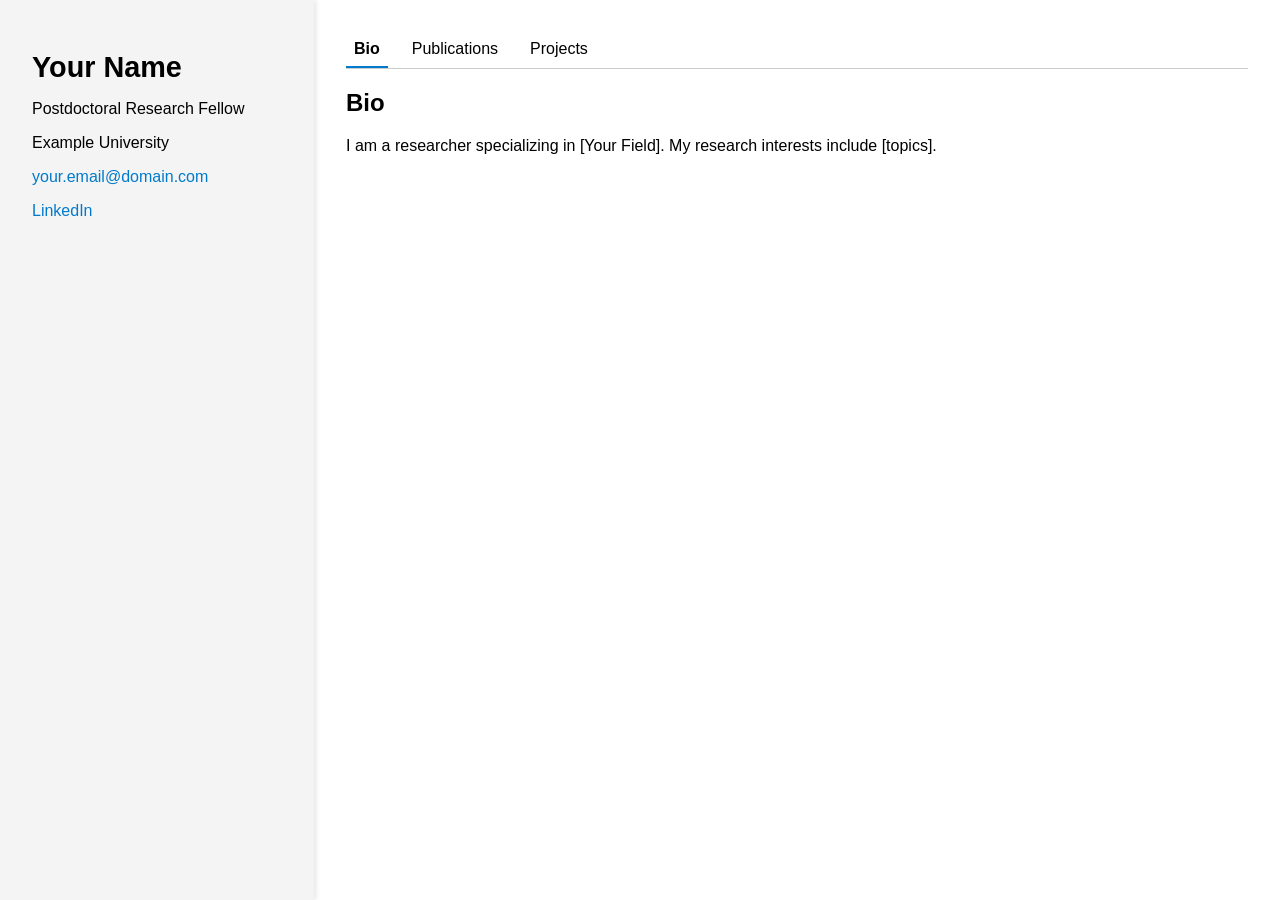
==== commit f807097f: "testing" ====
--- a/index.html
+++ b/index.html
@@ -1,1068 +1,106 @@
-<!DOCTYPE html PUBLIC "-//W3C//DTD XHTML 1.1//EN" "http://www.w3.org/TR/xhtml11/DTD/xhtml11.dtd">
-<html xmlns="http://www.w3.org/1999/xhtml" xml:lang="en">
-	<head>
-		<title>Seenivasan Lalithkumar&#39;s Homepage</title>
-		<link rel="shortcut icon" href="pic/lalith-icon.png">
-		<meta http-equiv="Content-Type" content="text/html;charset=utf-8" />
-		<meta name="description" content="Seenivasan Lalithkumar&#39;s home page">
-		<meta name="keywords" content="Seenivasan Lalithkumar, Lalithkumar, Seenivasan, lalith, researcher, medical AI" />
-		<meta name="google-site-verification" content="oxvLOLkrGhuP5j1k3XZxSqzG_gz2jVlLImAT0WfH4co" />
-		<!-- <meta name="viewport" content="width=900px, initial-scale=1"> -->
-		<link rel="stylesheet" href="jemdoc.css" type="text/css">
-		<script src="conference.js" type="text/javascript"></script>
+<!DOCTYPE html>
+<html lang="en">
+<head>
+  <meta charset="UTF-8" />
+  <meta name="viewport" content="width=device-width, initial-scale=1" />
+  <title>Your Name | Academic Profile</title>
+  <style>
+    body {
+      font-family: Arial, sans-serif;
+      margin: 0;
+      display: flex;
+      min-height: 100vh;
+    }
+    .sidebar {
+      background-color: #f4f4f4;
+      padding: 2rem;
+      width: 250px;
+      box-shadow: 2px 0 5px rgba(0,0,0,0.1);
+    }
+    .main {
+      flex: 1;
+      padding: 2rem;
+    }
+    h1 {
+      font-size: 1.8em;
+      margin-bottom: 0.2em;
+    }
+    .tabs {
+      display: flex;
+      border-bottom: 1px solid #ccc;
+      margin-bottom: 1rem;
+    }
+    .tab {
+      margin-right: 1rem;
+      padding: 0.5rem;
+      cursor: pointer;
+      border-bottom: 2px solid transparent;
+    }
+    .tab.active {
+      border-bottom-color: #007acc;
+      font-weight: bold;
+    }
+    .tab-content {
+      display: none;
+    }
+    .tab-content.active {
+      display: block;
+    }
+    a {
+      color: #007acc;
+      text-decoration: none;
+    }
+  </style>
+</head>
+<body>
 
-	</head>
-	<body id="namecard">
-		<div id="namecardtop">
-		</div>
-		<div id="namecardbottom">
-			<div id="namecardbottom">
-				<div id="namecardimg"><img src="./pic/lalith2.png"  class="namecard"></div>
-				<div id="namecardtext">
-					<h1>
-						Seenivasan <u>Lalith</u>kumar
-					</h1>
-					<p>
-						<b>PostDoctoral Research Fellow</b><br>
-						<a href="https://arcade.cs.jhu.edu/">ARCADE Lab</a> <br>
-						<a href="https://www.cs.jhu.edu/"> Department of Computer Science</a><br>
-						<a href="https://www.jhu.edu/">Johns Hopkins University</a><br>
-						<a href="mailto:lseeniv1@jh.edu"><img src="./pic/mail.png" height="20px" style="margin-bottom:-5px; border-radius: 10px; border: 2px solid #16213e;"> &nbsp Lalithkumar_@u.nus.edu</a>
-					</p>	
-					<p> 
-						<a href="https://scholar.google.com/citations?user=btxQyh8AAAAJ&hl=en&oi=ao"><img src="./pic/google_scholar.png" class="icon"></a> &ensp;
-						<a href="https://www.researchgate.net/profile/Lalithkumar-Seenivasan"><img src="./pic/researchgate.png" class="icon"></a> &ensp;
-						<a href="https://orcid.org/0000-0002-0103-1234"><img src="./pic/orcid.jpeg" class="icon"></a> &ensp;
-						<a href="https://github.com/lalithjets"><img src="./pic/github.png" class="icon"></a> &ensp;
-						<a href="https://www.linkedin.com/in/lalithkumar-seenivasan/"><img src="./pic/LinkedIn_s.png" class="icon"></a> &ensp;
-						
-					</p>
-				</div>
-			</div>
-		</div>
-	</body>
-	
-	<body id="content">
-		
-		<div class="buttontab">
-				<button class="button" onclick="openTab(event, 'Highlights')" id="defaultOpen">Highlights</button> &nbsp 
-				<button class="button" onclick="openTab(event, 'Publications')">Publications (Full List)</button> &nbsp
-				<button class="button" onclick="openTab(event, 'Robotic-Projects')">Robotics Projects</button> &nbsp
-				<button class="button" onclick="openTab(event, 'Resume')">Resume</button>
-		</div>
-		
-		<div id="Highlights" class="tabscontent">
-			<div id="biography" class="subheading">
-				<h2 ><img src="./pic/biography.png" class = "hicon"> <u>Short Biography</u></h2>
+  <div class="sidebar">
+    <h1>Your Name</h1>
+    <p>Postdoctoral Research Fellow</p>
+    <p>Example University</p>
+    <p><a href="mailto:your.email@domain.com">your.email@domain.com</a></p>
+    <p><a href="https://www.linkedin.com/in/yourprofile">LinkedIn</a></p>
+  </div>
 
-				<p>
-					I am a Postdoctoral Research Fellow at the <a href="https://arcade.cs.jhu.edu/">Advanced Robotics and Computationally AugmenteD Environments (ARCADE) Lab</a>,
-					led by <a href="https://www.arcade.cs.jhu.edu/people/current/mathias-unberath">Dr. Mathias Unberath</a>, 
-					at <a href="https://www.cs.jhu.edu/"> Department of Computer Science</a>, <a href="https://www.jhu.edu/">Johns Hopkins University</a>. 
-					My research aims to develop trailblazing assistive and automation technologies that transform healthcare. 
-					I particularly focus on transforming healthcare across three complementary domains: (a) clinical training, 
-					(b) surgical assistance and automation, and (c) clinical workflow analysis and optimization.
+  <div class="main">
+    <div class="tabs">
+      <div class="tab active" onclick="showTab('bio')">Bio</div>
+      <div class="tab" onclick="showTab('publications')">Publications</div>
+      <div class="tab" onclick="showTab('projects')">Projects</div>
+    </div>
 
-				</p>
+    <div id="bio" class="tab-content active">
+      <h2>Bio</h2>
+      <p>I am a researcher specializing in [Your Field]. My research interests include [topics].</p>
+    </div>
 
-				<p>
-					I earned my Ph.D. in <a href="https://cde.nus.edu.sg/bme/"> Biomedical Engineering</a> from the <a href="https://www.nus.edu.sg/">National University of Singapore (NUS)</a>, 
-					under the mentorship of <a href="http://www.labren.org/mm/principal-investigator/">Dr. Ren Hongliang</a>. 
-					My doctoral thesis, titled “Scene Understanding through Multimodal Reasoning for Robotic Surgery”, focused on pioneering and 
-					advancing vision-language models for surgical scene understanding tasks, including surgical visual-question answering 
-					(<a href="https://arxiv.org/pdf/2304.09974"> SurgicalGPT</a>  & <a href="https://arxiv.org/pdf/2206.11053"> Surgical-VQA</a>) 
-					and <a href="https://arxiv.org/pdf/2201.11957"> surgical scene graphs</a>. My work on SurgicalGPT won the MICCAI 2023 STudent Author Registration (STAR) Award. 
-					I also hold a Bachelor's degree (with Honours) in <a href="https://cde.nus.edu.sg/ece/">Electrical Engineering</a> from the <a href="https://www.nus.edu.sg/">NUS</a> and
-					a Diploma in <a href="https://www.tp.edu.sg/t66">Mechatronics</a> from <a href="https://www.tp.edu.sg/">Temasek Polytechnic</a>, Singapore. 
-					During my bachelor's studies, I was awarded the NUS Outstanding Undergraduate Researcher Prize and
-					the Faculty of Engineering's 32nd Innovation & Research Award for my work in the Design-Centric Programme, 
-					where our multi-disciplinary team successfully miniaturized surgical tools for minimally invasive surgery using 
-				 	a novel tendon-driven actuation mechanism.
-				</p>
+    <div id="publications" class="tab-content">
+      <h2>Publications</h2>
+      <ul>
+        <li>Author1, <strong>Your Name</strong>, Author2. "Title of paper." <em>Journal</em>, Year.</li>
+        <li><strong>Your Name</strong>, Author1. "Another title." <em>Conference</em>, Year.</li>
+      </ul>
+    </div>
 
-				<p>
-					Beyond academia, I bring over four years of industry experience at a robotics startup, 
-					where I progressed from a Software Engineer to Engineering Manager, leading the development of delivery robots for the food and warehouse sector. 
-					I also have an extensive leadership background, including close to a decade of service as a senior police officer in the Singapore 
-					Police Force as part of Singapore's mandatory national service.
+    <div id="projects" class="tab-content">
+      <h2>Projects</h2>
+      <ul>
+        <li><strong>Project Name</strong>: Description of the project.</li>
+        <li><strong>Another Project</strong>: Description of the project.</li>
+      </ul>
+    </div>
+  </div>
 
-				</p>
+  <script>
+    function showTab(id) {
+      // Remove active class from all tabs and contents
+      document.querySelectorAll('.tab').forEach(tab => tab.classList.remove('active'));
+      document.querySelectorAll('.tab-content').forEach(content => content.classList.remove('active'));
+      // Add active class to selected
+      document.querySelector(`.tab[onclick="showTab('${id}')"]`).classList.add('active');
+      document.getElementById(id).classList.add('active');
+    }
+  </script>
 
-				<p>
-					I have authored numerous peer-reviewed journal articles and conference papers, including MICCAI, ICRA, RA-L, and IJCARS. 
-					I have also won multiple academic and leadership awards. For a detailed list, please refer to my CV or Google Scholar.
-				</p>
-			</div>
-
-			<div id="newfeeds" class="subheading">
-				<h2><img src="./pic/news_feeds.png" class="hicon"/> <u>News Feeds</u></h2>
-				
-				<div class="scrolling-wrapper">
-
-					<div class="card">
-						<h2>New Position</h2> <h3>[02/2024] </h3>
-						<p> Joined <a href="https://arcade.cs.jhu.edu/" target="_blank"> ARCADE Lab</a> as PostDoctoral Research Fellow.</p> 
-					</div>
-
-					<div class="card">
-						<h2>Completed PhD</h2> <h3>[01/2024] </h3>
-						<p> Successfully defended my Thesis and completed my PhD.</p> 
-					</div>
-					
-					<div class="card">
-						<h2>Conf & Journal Paper</h2> <h3>[06/2023] </h3>
-						<p> A paper on <a href="https://arxiv.org/abs/2304.09974"
-							 target="_blank">SurgicalGPT: End-to-End Language-Vision GPT for Visual Question Answering in Surgery</a> was accepted in   
-							 <a href="https://conferences.miccai.org/2023/en/" target="_blank"> MICCAI 2023</a> Conference.</p> 
-					</div>
-					
-					<div class="card">
-						<h2>Conf WS Presentation</h2><h3>[06/2023]</h3>
-						<p> Presented a long abstract on <a href="https://drive.google.com/file/d/1kYx_XHiS5NvVFThOcVjXyhgVPpP1OEtK/view?usp=sharing" target="_blank">Relational Reasoning in VQA Models for Visual
-							Question Answering in Robotic Surgery</a> accepted in <a href="https://sites.google.com/view/icra2023workshop-surgicalrobot/?pli=1" target="_blank">ICRA 2023 Workshop: Surgical Robotics</a>.</p>
-					</div>
-
-					<div class="card">
-						<h2>Conf Presentation</h2><h3>[05/2023]</h3>
-						<p> Presented 2 papers [<a href="https://discovery.ucl.ac.uk/id/eprint/10159683/1/Rethinking_Feature_Extraction_Gradient-based_Localized_Feature_Extraction_for_End-to-End_Surgical_Downstream_Tasks.pdf"
-							 target="_blank">Gradient-Based Localized Feature Extraction for End-To-End Surgical Downstream Tasks</a> and <a href="https://arxiv.org/pdf/2305.11692v1.pdf" target="_blank">Surgical-VQLA</a>]
-							accepted in <a href="https://www.icra2023.org/" target="_blank">ICRA 2023 Conference</a>.</p>
-					</div>
-
-					<div class="card">
-						<h2>Conference Reviewer</h2><h3>[04/2023 - 05/2023]</h3>
-						<p> Served as a reviewer for 9 papers in <a href="https://conferences.miccai.org/2023/en/" target="_blank"> MICCAI 2023</a> Conference.</p>
-					</div>
-					
-					<div class="card">
-						<h2> Book Chapter </h2><h3> [02/2023] </h3>
-						<p> A book chapter on <a href="https://link.springer.com/chapter/10.1007/978-981-19-5932-5_13" target="_blank">Untethered 
-							Soft Ferromagnetic Quad-Jaws Cootie Catcher with Selectively Coupled Degrees of Freedom </a> was accepted.</p>
-					</div>
-					<div class="card">
-						<h2> Journal Paper </h2><h3> [02/2023] </h3>
-						<p> A paper on <a href="https://arxiv.org/pdf/2302.01049.pdf" target="_blank">Paced-Curriculum Distillation with Prediction 
-							and Label Uncertainty for Image Segmentation</a> accepted in International Journal of Computer Assisted Radiology and Surgery.</p>
-					</div>
-
-					<div class="card">
-						<h2>Conference Paper</h2><h3>[01/2023]</h3>
-						<p> A paper on <a href="https://arxiv.org/pdf/2305.11692v1.pdf" target="_blank">Surgical-VQLA: Transformer with Gated Vision-Language Embedding for 
-							Visual Question Localized-Answering in Robotic Surgery</a> was accepted in <a href="https://www.icra2023.org/" 
-							target="_blank">IEEE ICRA 2023 Conference</a>. </p>
-					</div>
-
-					<div class="card">
-						<h2>Conf & Journal Paper</h2> <h3>[10/2022] </h3>
-						<p> A paper on <a href="https://discovery.ucl.ac.uk/id/eprint/10159683/1/Rethinking_Feature_Extraction_Gradient-based_Localized_Feature_Extraction_for_End-to-End_Surgical_Downstream_Tasks.pdf"
-							 target="_blank">Rethinking Feature Extraction: Gradient-Based Localized Feature Extraction for End-To-End Surgical Downstream Tasks</a> was accepted in both IEEE RA-L Journal 
-							 and  <a href="https://www.icra2023.org/" target="_blank">IEEE ICRA 2023 Conference</a>. </p> 
-					</div>
-
-					<div class="card">
-						<h2>Competition</h2><h3>[09/2022]</h3>
-						<p> Participated in <a href="https://www.synapse.org/#!Synapse:syn28548633/wiki/" target="_blank">SimCol-to-3D 2022 - 3D Reconstruction During Colonoscopy</a> in 
-							<a href="https://conferences.miccai.org/2022/en/" target="_blank">MICCAI 2022 Conference</a>.</p> 
-					</div> 
-
-					<div class="card">
-						<h2>Conf Presentation</h2><h3>[09/2022]</h3>
-						<p> Presenting my paper on <a href="https://arxiv.org/pdf/2206.11053.pdf" target="_blank">Surgical-VQA: Visual Question Answering in Surgical Scenes Using Transformer</a>
-							accepted in <a href="https://conferences.miccai.org/2022/en/" target="_blank">MICCAI 2022 Conference</a>.</p>
-					</div> 
-
-					<div class="card">
-						<h2>Conference Paper</h2><h3>[06/2022]</h3>
-						<p> A paper on <a href="https://arxiv.org/pdf/2206.11053.pdf" target="_blank">Surgical-VQA: Visual Question Answering in Surgical Scenes Using Transformer</a> was accepted 
-							in <a href="https://conferences.miccai.org/2022/en/" target="_blank">MICCAI 2022 Conference</a>. </p> 
-					</div>
-						
-					<div class="card">
-						<h2>Conf Presentation</h2> <h3>[05/2022]</h3>
-						<p> Presented my paper on on <a href="https://arxiv.org/pdf/2201.11957.pdf" target="_blank">Global-Reasoned Multi-Task Learning Model for Surgical Scene Understanding</a> at
-							 <a href="https://www.icra2022.org/" target="_blank">IEEE ICRA 2022 Conference</a>.</p> 
-					</div> 
-
-					<div class="card">
-						<h2>Journal Paper</h2><h3>[05/2022]</h3> 
-						<p> A paper on <a href="https://www.mdpi.com/2313-7673/7/2/68" target="_blank">Biomimetic Incremental Domain Generalization with a Graph Network for Surgical Scene 
-							Understanding</a> was accepted in MDPI Biomimetics Journal. </p>
-					</div>
-
-					<div class="card">
-						<h2>Conf & Journal Paper</h2><h3>[01/2022]</h3>
-						<p> A paper on <a href="https://arxiv.org/pdf/2201.11957.pdf" target="_blank">Global-Reasoned Multi-Task Learning Model for Surgical Scene Understanding</a> was accepted 
-							in both IEEE RA-L Journal and  <a href="https://www.icra2022.org/" target="_blank">IEEE ICRA 2022 Conference</a>. </p>
-					</div>
-
-					<div class="card">
-						<h2>Competition</h2><h3>[10/2021]</h3> 
-						<p> Participated in <a href="https://arxiv.org/pdf/2202.05821.pdf" target="_blank">PEg TRAnsfer Workflow Recognition Challenge Report: Do Multi-Modal Data 
-							Improve Recognition?</a> in <a href="https://www.miccai2021.org/en/" target="_blank">MICCAI 2021 Conference</a>. </p>
-					</div>
-
-					<div class="card">
-						<h2>Competition</h2><h3>[10/2021]</h3>
-						<p> Participated in <a href="https://arxiv.org/pdf/2204.04746.pdf" target="_blank">CholecTriplet2021: A benchmark challenge for surgical action triplet 
-							recognition</a> in <a href="https://www.miccai2021.org/en/" target="_blank">MICCAI 2021 Conference</a>. </p>
-					</div>
-
-					<div class="card">
-						<h2>Conference Workshop</h2><h3>[09/2021]</h3>
-						<p> A paper on <a href="https://arxiv.org/pdf/2109.05263" target="_blank">Class-Distribution-Aware Calibration for Long-Tailed 
-							Visual Recognition</a> is accepted in <a href="https://sites.google.com/view/udlworkshop2021/home?pli=1" target="_blank">UDL Workshop, ICML 2021 Conference</a>. </p>
-					</div>
-
-					<div class="card">
-						<h2>Conference Paper</h2><h3>[08/2021]</h3> 
-						<p> A paper on <a href="https://www.researchgate.net/profile/Liang-Qiu-7/publication/354075045_ScoopNet_6DOF_Pose_Estimation_pipeline_for_Origami-inspired_Worm_Robots/links/62ac796923f3283e3aef5d29/ScoopNet-6DOF-Pose-Estimation-pipeline-for-Origami-inspired-Worm-Robots.pdf" 
-							target="_blank">ScoopNet: 6DOF Pose Estimation pipeline for Origami-inspired Worm Robots</a> was accepted in <a href="https://www.ieee-ras.org/component/rseventspro/event/2009-icdl-2021" target="_blank"> 
-							IEEE ICDL 2021 Conference</a>. </p>
-					</div>
-
-					<div class="card">
-						<h2>Journal Paper</h2><h3>[03/2021]</h3>
-						<p>A paper on <a href="https://ieeexplore.ieee.org/abstract/document/9262941" target="_blank">Shape Tracking of Flexible Morphing Matters 
-							From Depth Images</a> was accepted in IEEE Sensors Journal. </p> 
-					</div>
-
-					<div class="card">
-						<h2>Journal Paper</h2>
-						<h3>[07/2020]</h3>
-						<p> A paper on <a href="https://onlinelibrary.wiley.com/doi/full/10.1002/aisy.202000092" target="_blank">Stent Deployment Detection Using Radio Frequency-Based Sensor and 
-							Convolutional Neural Networks</a> was accepted in Advanced Intelligent Systems Journal. </p>
-					</div>
-						
-					<div class="card">
-						<h2>Book Chapter</h2><h3>[07/2020]</h3> 
-						<p>A book chapter on <a href="https://www.sciencedirect.com/science/article/pii/B9780128213506000123" target="_blank">Tunable stiffness using negative Poisson's ratio toward 
-							load-bearing continuum tubular mechanisms in medical robotics</a> was accepted.</p>
-					</div>
-
-					<div class="card">
-						<h2>Book Chapter</h2><h3>[06/2020]</h3> 
-						<p>A book chapter on <a href="https://www.sciencedirect.com/science/article/pii/B9780128175958000079" target="_blank">Tendon routing and anchoring for cable-driven single-port 
-							surgical manipulators with spring backbones and luminal constraints</a> was accepted. </p>
-					</div>
-						
-					<div class="card">
-						<h2>Conference Paper</h2><h3>[06/2020]</h3> 
-						<p>A paper on <a href="https://arxiv.org/abs/2007.03357" target="_blank">Graph Structure Representation in Robotic Surgery</a> was accepted 
-							in <a href="https://miccai2020.org/en/" target="_blank">MICCAI 2020 Conference</a>.</p>
-					</div>
-						
-					<div class="card">
-						<h2>Start of PhD</h2><h3>[08/2019]</h3>
-						<p> Started my PhD under Prof. Ren Hongliang at National University of Singapore.</p>
-					</div>
-				</div>
-			</div>
-
-			<div id="Key-Publications" class="subheading">
-				<h2><img src="./pic/manuscript.png" class="hicon"/> <u>Key Publications</u></h2>
-				<p style="text-align: center;">(* Co-first author)</p>
-
-				<div class="keypublicationtiles keypublicationtile">
-					<img src="./paper_photos/SurgicalGPT.png" class="key-pub-title"/>
-					<br>
-					<div id="key-pub-tile-caption">
-						<p>
-							 
-							<b>SurgicalGPT: End-to-End <br> Language-Vision GPT for Visual  <br> Question Answering in Surgery.</b> <br>
-							<b>Lalithkumar Seenivasan*</b>, Mobarakol Islam*, <br> Gokul Kannan and Hongliang Ren. <br>
-							<em>Medical Image Computing and Computer-Assisted <br> Intervention</em> (<i><b>MICCAI</b></i>), 2023.
-							<br>
-							[<a href="https://arxiv.org/abs/2304.09974" target="_blank">preprint</a>]
-							[<a href="https://github.com/lalithjets/" target="_blank">code (will be made available soon)</a>]
-							<!-- [<a href="https://drive.google.com/file/d/19RYYjkokXWv5j_Wayjkc6bEKjSXdzaNB/view?usp=sharing" target="_blank">poster</a>]  -->
-							<!-- [<a href="https://youtu.be/4Db8NSEW-FY" target="_blank">video</a>]  -->
-						</p>
-					</div>
-				</div>
-				
-				<div class="keypublicationtiles keypublicationtile">
-					<img src="./paper_photos/Surgical_VQA.png" class="key-pub-title"/>
-					<br>
-					<div id="key-pub-tile-caption">
-						<p>
-							<b>Surgical-VQA: Visual Question <br> Answering in Surgical Scenes <br> Using Transformer.</b> <br>
-							<b>Lalithkumar Seenivasan*</b>, Mobarakol Islam*, <br> Adithya K. Krishna and Hongliang Ren. <br>
-							<em>Medical Image Computing and Computer-Assisted <br> Intervention</em> (<i><b>MICCAI</b></i>), 2022.
-							<br>
-							[<a href="https://arxiv.org/pdf/2206.11053.pdf" target="_blank">preprint</a>]
-							[<a href="https://github.com/lalithjets/Surgical_VQA" target="_blank">code</a>]
-							[<a href="https://drive.google.com/file/d/19RYYjkokXWv5j_Wayjkc6bEKjSXdzaNB/view?usp=sharing" target="_blank">poster</a>] 
-							[<a href="https://youtu.be/4Db8NSEW-FY" target="_blank">video</a>] 
-						</p>
-					</div>
-				</div>
-				
-				<div class="keypublicationtiles keypublicationtile">
-					<img src="./paper_photos/Global-Reasoned_Multi-Task_Learning.png" class="key-pub-title"/>
-					<br>
-					<div id="key-pub-tile-caption">
-						<p>
-							<b>Global-Reasoned Multi-Task <br> Learning Model for Surgical <br> Scene Understanding. </b><br>
-							<b>Lalithkumar Seenivasan*</b>, Sai Mitheran*, <br> Mobarakol Islam and Hongliang Ren. <br>
-							<em>IEEE Robotics and Automation Letters & IEEE International <br> Conference on Robotics and Automation</em> (<i><b>RA-L & ICRA</b></i>), 2022.
-							<br>
-							[<a href="https://arxiv.org/pdf/2201.11957.pdf" target="_blank">preprint</a>][<a href="https://github.com/lalithjets/Global-reasoned-multi-task-model" target="_blank">code</a>]
-							[<a href="https://drive.google.com/file/d/1deAY5ThZRm9Y3AFX3ArIvde-LdE8imfx/view?usp=sharing" target="_blank">poster</a>]
-							[<a href="https://youtu.be/UOIcp3y4o1U" target="_blank">video</a>] 
-						</p>
-					</div>
-				</div>
-
-				
-				  
-				<div class="keypublicationtiles keypublicationtile">
-					<img src="./paper_photos/Rethinking Feature Extraction.png" class="key-pub-title"/>
-					<br>
-					<div id="key-pub-tile-caption">
-						<p>
-							<b>Rethinking Feature Extraction: Gradient-Based <br> Localized Feature Extraction for <br> End-To-End Surgical Downstream Tasks.</b> <br>
-							Winnie Pang*, Mobarakol Islam*, Sai Mitheran, <b>Lalithkumar <br> Seenivasan</b>, Mengya Xu and Hongliang Ren. <br>
-							<em>IEEE Robotics and Automation Letters & IEEE International <br> Conference on Robotics and Automation</em> (<i><b>RA-L & ICRA</b></i>), 2023.
-							<br>
-							[<a href="https://discovery.ucl.ac.uk/id/eprint/10159683/1/Rethinking_Feature_Extraction_Gradient-based_Localized_Feature_Extraction_for_End-to-End_Surgical_Downstream_Tasks.pdf" target="_blank">preprint</a>]
-							[<a href="https://github.com/PangWinnie0219/GradCAMDownstreamTask" target="_blank">code</a>]
-							[<a href="https://youtu.be/wPvV8IvS2tE" target="_blank">video</a>] 
-						</p>
-					</div>
-				</div>
-
-				
-				<div class="keypublicationtiles keypublicationtile">
-					<img src="paper_photos/Learning_Reasoning_Surgical_Graph.png" class="key-pub-title"/>
-					<br>
-					<div id="key-pub-tile-caption">
-						<p>
-							<b>Learning and Reasoning with <br> the Graph Structure Representation <br> in Robotic Surgery. </b><br>
-							Mobarakol Islam, <b>Lalithkumar Seenivasan</b>, <br> Lim Chwee Ming and Hongliang Ren. <br>
-							<em>Medical Image Computing and Computer Assisted <br> Intervention</em> (<i><b>MICCAI</b></i>), 2020. 
-							<br> 
-							[<a href="https://arxiv.org/pdf/2007.03357.pdf" target="_blank">preprint</a>][<a href="https://github.com/mobarakol/Surgical_SceneGraph_Generation" target="_blank">code</a>] 
-						</p>
-					</div>
-				</div>
-
-
-				<div class="keypublicationtiles keypublicationtile">
-					<img src="./paper_photos/Surgical_VQLA.png" class="key-pub-title"/>
-					<br>
-					<div id="key-pub-tile-caption">
-						<p>
-							<b>Surgical-VQLA: Transformer with Gated <br> Vision-Language Embedding for Visual Question <br> Localized-Answering in Robotic Surgery.</b> <br>
-							Long Bai*, Mobarakol Islam*, <br> <b>Lalithkumar Seenivasan</b> and Hongliang Ren. <br>
-							<em>IEEE International Conference on Robotics and Automation <br> </em> (<i><b>ICRA</b></i>), 2023.
-							<br>
-							[<a href="https://arxiv.org/pdf/2305.11692v1.pdf" target="_blank">preprint</a>]
-							[<a href="https://github.com/longbai1006/surgical-vqla" target="_blank">code</a>]
-							<!-- [<a href="https://drive.google.com/file/d/19RYYjkokXWv5j_Wayjkc6bEKjSXdzaNB/view?usp=sharing" target="_blank">poster</a>]  -->
-							<!-- [<a href="https://youtu.be/4Db8NSEW-FY" target="_blank">video</a>]  -->
-						</p>
-					</div>
-				</div>
-
-				
-				<!-- <div class="keypublicationtiles keypublicationtile">
-					<img src="./paper_photos/TA_MTL.png" class="key-pub-title"/>
-					<br>
-					<div id="key-pub-tile-caption">
-						<p>
-							<b>Task-aware asynchronous multi-task model with class <br> incremental contrastive learning for surgical <br> scene understanding. </b><br>
-							<b>Lalithkumar Seenivasan</b>, Mobarakol Islam, Mengya Xu, <br> Chwee Ming Lim and Hongliang Ren. <br>
-							<em>International Journal of Computer Assisted Radiology and <br> Surgery</em> (<i><b>IJCARS</b></i>), 2023.
-							<br>
-							[<a href="https://arxiv.org/pdf/2211.15327.pdf" target="_blank">preprint</a>]
-							[<a href="https://github.com/lalithjets/Domain-adaptation-in-MTL" target="_blank">code</a>]
-						</p>
-					</div>
-				</div> -->
-
-				<!-- <div class="keypublicationtiles keypublicationtile">
-					<img src="paper_photos/pcd.png" class="key-pub-title"/>
-					<br>
-					<div id="key-pub-tile-caption">
-						<p>
-							<b> Paced-Curriculum Distillation <br> with Prediction and Label Uncertainty <br> for Image Segmentation</b> <br>
-							Mobarakol Islam*, <b>Lalithkumar Seenivasan*</b>, SP Sharan, <br> VK Viekash, Bhavesh Gupta, Ben Glocker and Hongliang Ren. <br>
-							<em>International Journal of Computer Assisted <br> Radiology and Surgery</em> (<i><b>IJCARS</b></i>), 2023.
-							<br> 
-							[<a href="https://arxiv.org/pdf/2302.01049.pdf" target="_blank">preprint</a>]
-							[<a href="https://github.com/mobarakol/P-CD" target="_blank">code</a>]
-						</p>
-					</div>
-				</div> -->
-			</div>
-			
-			<div id="dataset" class="subheading" height="200px">
-				<h2><img src="./pic/dataset.png" class="hicon" style="border-radius: 10px;"/> <u>Dataset Release</u></h2>
-				
-				<div class="datasettiles datasettile">
-					<h2>PSIAVA-VQA</h2>
-					<h3><a href="https://drive.google.com/drive/folders/1hu_yK27Xz2_lvjjZ97-WF2MK_JO14MWI" target="_blank">Dataset</a></h3>
-					<p>
-						Will be Published in MICCAI2023 <br>
-						<a href="https://arxiv.org/abs/2304.09974" target="_blank">
-							SurgicalGPT: End-to-End Language-Vision <br> 
-							GPT for Visual Question Answering in Surgery</a>
-						<br>
-					</p>
-				</div>
-				
-				<div class="datasettiles datasettile">
-					<h2>Cholec80-VQA</h2>
-					<h3><a href="https://drive.google.com/drive/folders/1hu_yK27Xz2_lvjjZ97-WF2MK_JO14MWI" target="_blank">Dataset</a></h3>
-					<p>
-						Published in MICCAI2022 <br>
-						<a href="https://link.springer.com/chapter/10.1007/978-3-031-16449-1_4" target="_blank">
-							Surgical-VQA: Visual Question Answering <br>
-							in Surgical Scenes Using Transformer</a>
-						<br>
-					</p>
-				</div>
-
-				<div class="datasettiles datasettile">
-					<h2>EndoVis18-VQA</h2>
-					<h3><a href="https://drive.google.com/file/d/16G_Pf4E9KjVq7j_7BfBKHg0NyQQ0oTxP" target="_blank">Dataset</a></h3>
-					<p>
-						Published in MICCAI2020 paper <br>
-						<a href="https://link.springer.com/chapter/10.1007/978-3-030-59716-0_60" target="_blank">
-						Learning and Reasoning with the Graph <br>
-						Structure Representation in Robotic Surgery</a> 
-					</p>
-				</div>
-
-				<div class="datasettiles datasettile">
-					<h2>EndoVis18-Scene Graph</h2>
-					<h3><a href="https://drive.google.com/file/d/16G_Pf4E9KjVq7j_7BfBKHg0NyQQ0oTxP" target="_blank">Dataset</a></h3>
-					<p>
-						Published in MICCAI2020 paper <br>
-						<a href="https://link.springer.com/chapter/10.1007/978-3-030-59716-0_60" target="_blank">
-						Learning and Reasoning with the Graph <br>
-						Structure Representation in Robotic Surgery</a> 
-					</p>
-				</div>
-			</div>	
-			
-			<div id="awards" class="subheading">
-				<h2><img src="./pic/awards.png" class="hicon"/> <u>Academic Awards</u></h2>
-
-				<div class="awardtiles awardtile">
-					<img src="pic/award_ribbon.png" class="award-title"/>
-					<br>
-					<div id="award-tile-caption">
-						<h2> <br> Outstanding Reviewer <br> Award <br>  </h2>
-						<h3> International Conference on Medical <br> Image Computing and Computer <br> Assisted Intervention 2023 </h3>
-					</div>
-				</div>
-				
-				<div class="awardtiles awardtile">
-					<img src="pic/award_ribbon.png" class="award-title"/>
-					<br>
-					<div id="award-tile-caption">
-						<h2> <br> STudent-Author Registration  <br> (STAR) Awards <br>  </h2>
-						<h3> International Conference on Medical <br> Image Computing and Computer <br> Assisted Intervention 2023 </h3>
-					</div>
-				</div>
-				
-
-				<div class="awardtiles awardtile">
-					<img src="pic/award_ribbon.png" class="award-title"/>
-					<br>
-					<div id="award-tile-caption">
-						<h2> <br> Outstanding Undergraduate <br> Researcher Prize <br>  <br> </h2>
-						<h3>National University of Singapore<br>AY2017/2018</h3>
-					</div>
-				</div>
-
-				<div class="awardtiles awardtile">
-					<img src="pic/award_ribbon.png" class="award-title"/>
-					<br>
-					<div id="award-tile-caption">
-						<h2> <br> FoE 32nd INNOVATION <br> & RESEARCH AWARD <br>  <br> </h2>
-						<h3>National University of Singapore <br> 2018</h3>
-					</div>
-				</div>
-
-				<div class="awardtiles awardtile">
-					<img src="pic/award_ribbon.png" class="award-title"/>
-					<br>
-					<div id="award-tile-caption">
-						<h2> Singapore Manufacturing <br> Federation Metal, <br> Machinery & Engineering <br> Industry Group Project Prize </h2> 
-						<h3> Temasek Polytechnic <br> 2013</h3>
-					</div>
-				</div>
-
-				<div class="awardtiles awardtile">
-					<img src="pic/award_ribbon.png" class="award-title"/>
-					<br>
-					<div id="award-tile-caption">
-						<h2> <br> Commendation Award <br> for Major Project <br> <br></h2>
-						<h3> Temasek Polytechnic <br> 2013</h3>
-					</div>
-				</div>
-			</div>
-
-			<div id="talks" class="subheading">
-
-				<h2><img src="./pic/talks.png" class="hicon"/> <u>Key Talks and Presentations</u></h2>
-				<div class="talktiles talktile">
-					<img src="talk_slide_pic/talk_E2E_icra23.jpg" class="talk-title"/>
-					<br>
-					<div id="talk-tile-caption">
-						<h3> Gradient-Based Localized Feature <br> Extraction for End-To-End <br> Surgical Downstream Tasks </h3>
-						<p>
-							IEEE International Conference on Robotics <br> and Automation, London, May. 2023.  [<a href="https://youtu.be/wPvV8IvS2tE" target="_blank">video</a>]
-						</p>
-					</div>
-				</div>
-				<div class="talktiles talktile">
-					<img src="talk_slide_pic/talk_rr_vqa_icra23_ws.jpg" class="talk-title"/>
-					<br>
-					<div id="talk-tile-caption">
-						<h3> Relational Reasoning in VQA Models <br> for Visual Question Answering <br> in Robotic Surgery</h3>
-						<p>
-							ICRA 2023 Workshop:Surgical Robotics <br> London, Msy. 2023.
-						</p>
-					</div>
-				</div>
-				<div class="talktiles talktile">
-					<img src="talk_slide_pic/talk_surgical_vqa.jpg" class="talk-title"/>
-					<br>
-					<div id="talk-tile-caption">
-						<h3> Surgical-VQA: Visual Question Answering <br> in Surgical Scenes Using Transformer</h3>
-						<p>
-							Medical Image Computing and Computer-<br>Assisted Intervention (MICCAI) <br> Singapore, Sep. 2022. [<a href="https://youtu.be/4Db8NSEW-FY" target="_blank">video</a>]
-						</p>
-					</div>
-				</div>
-				<div class="talktiles talktile">
-					<img src="talk_slide_pic/talk_clearness.jpg" class="talk-title"/>
-					<br>
-					<div id="talk-tile-caption">
-						<h3>CLEARNESS: Cross-scaLe tEmporAl <br> gRaph NEtwork for Super-reSolutions</h3>
-						<p>
-							IUPESM WORLD CONGRESS ON MEDICAL <br>PHYSICS AND BIOMEDICAL ENGINEERING <br> Singapore, Jun. 2022.
-						</p>
-					</div>
-				</div>
-				<div class="talktiles talktile">
-					<img src="talk_slide_pic/talk_global_ssu.jpg" class="talk-title"/>
-					<br>
-					<div id="talk-tile-caption">
-						<h3>Global-Reasoned Multi-Task Learning <br> Model for Surgical Scene Understanding</h3>
-						<p>
-							IEEE International Conference on <br> Robotics and Automation <br> Philadelphia, May. 2022.  [<a href="https://youtu.be/UOIcp3y4o1U" target="_blank">video</a>]
-						</p>
-					</div>
-				</div>
-			</div>
-
-			<div id="academic-services" class="subheading">
-				<h2><img src="./pic/services.png" class="hicon"> <u>Academic Services</u></h2>
-				
-				<h3>Program Committee</h3> </li>
-				<p>
-					<a href="https://sites.google.com/view/dart2022/home" target="_blank"> DART Workshop, Medical Image Computing and Computer Assisted Intervention (MICCAI), 2022. </a></li>
-				</p>
-
-				<h3>Reviewer</h3>
-				<p>
-					Medical Image Computing and Computer Assisted Intervention (MICCAI 2023)<br>
-					IEEE Transactions on Medical Imaging (2023)<br>
-					IEEE International Conference on Robotics and Automation (2023)<br>
-					DART Workshop, Medical Image Computing and Computer Assisted Intervention (2022)<br>
-					IEEE Sensors  Journal (2022)
-				</p>
-					
-			</div>
-
-			<div id="footer" class="subheading">	
-				<script type='text/javascript' id='clustrmaps' src='//cdn.clustrmaps.com/map_v2.js?cl=ffffff&w=400&t=n&d=9M3ueKzaQxglq5AGb6vfsCiCDSIwT_1Zt8bGvgRFK3I'></script>
-				<h3> &copy; Seenivasan Lalithkumar | Last updated: Feb 2024 </h3>
-			</div>
-		</div>
-				
-		<div id="Publications" class="tabscontent">
-			<div id="publication-charts">
-				<div id="conference_chart" class="publication-chart"></div>
-				<div id="journal_chart" class="publication-chart"></div>
-				<script src="https://canvasjs.com/assets/script/canvasjs.min.js"></script>
-			</div>
-			
-			<div id="conf-journal-publication" class="subheading">
-				<h2>	<img src="./pic/manuscript.png" class="hicon"> <u>Conference and Journal Publications</u></h2>
-
-				<div id="conf-journal-publication-list">
-
-					<div class="publicationstiles publicationstile">
-						<table>
-							<tr>
-								<td>
-									<img src="./paper_photos/SurgicalGPT.png" class = "publications-img-tile">
-								</td>
-								<td class ="publications-caption"> 
-									<h3>SurgicalGPT: End-to-End <br> Language-Vision GPT for Visual  <br> Question Answering in Surgery. </h3>
-									<b>Lalithkumar Seenivasan*</b>, Mobarakol Islam*, <br> Gokul Kannan <br> and Hongliang Ren. <br> 
-									<em>Medical Image Computing and Computer- <br> Assisted Intervention</em> (<i><b>MICCAI</b></i>), 2023. <br>
-								</td>
-							</tr>
-						</table>
-						<br>
-						[<a href="https://arxiv.org/abs/2304.09974" target="_blank">preprint</a>]
-						[<a href="https://github.com/lalithjets/" target="_blank">code (will be made available soon)</a>]
-					</div>
-
-					<div class="publicationstiles publicationstile">
-						<table>
-							<tr>
-								<td>
-									<img src="./paper_photos/Surgical_VQLA.png" class = "publications-img-tile">
-								</td>
-								<td class ="publications-caption"> 
-									<h3> Surgical-VQLA: Transformer with Gated <br> Vision-Language Embedding for <br> Visual Question Localized-Answering <br> in Robotic Surgery. </h3>
-									Long Bai*, Mobarakol Islam*, <br> <b>Lalithkumar Seenivasan</b> and Hongliang Ren. <br> 
-									<em>IEEE International Conference on Robotics <br> and Automation </em> (<i><b>ICRA</b></i>), 2023. <br>
-								</td>
-							</tr>
-						</table>
-						<br>
-						[<a href="https://arxiv.org/pdf/2305.11692v1.pdf" target="_blank">preprint</a>]
-						[<a href="https://github.com/longbai1006/surgical-vqla" target="_blank">code</a>]
-					</div>
-					
-					<div class="publicationstiles publicationstile">
-						<table>
-							<tr>
-								<td>
-									<img src="./paper_photos/pcd.png" class = "publications-img-tile">
-								</td>
-								<td class ="publications-caption"> 
-									<h3> Paced-Curriculum Distillation with <br> Prediction and Label Uncertainty for <br> Image Segmentation. </h3>
-									Mobarakol Islam*, <b>Lalithkumar Seenivasan*</b>, <br> SP Sharan, VK Viekash, Bhavesh Gupta, <br> Ben Glocker and Hongliang Ren. <br>
-									<em>International Journal of Computer Assisted <br> Radiology and Surgery</em> (<i><b>IJCARS</b></i>), 2023. <br>
-								</td>
-							</tr>
-						</table>
-						<br>
-						[<a href="https://arxiv.org/pdf/2302.01049.pdf" target="_blank">preprint</a>]
-						[<a href="https://github.com/mobarakol/P-CD" target="_blank">code</a>]
-					</div>
-
-					<div class="publicationstiles publicationstile">
-						<table>
-							<td>
-								<img src="./paper_photos/TA_MTL.png" class = "publications-img-tile">
-							</td>
-							<td class ="publications-caption"> 
-								<h3>Task-aware asynchronous multi-task <br> model with class incremental contrastive <br> learning for surgical scene understanding. </h3>
-								<b>Lalithkumar Seenivasan</b>, Mobarakol Islam, <br> Mengya Xu, Chwee Ming Lim <br> and Hongliang Ren. <br>
-								<em>International Journal of Computer Assisted <br> Radiology and Surgery</em> (<i><b>IJCARS</b></i>), 2023. <br>
-							</td>
-						</table>
-						<br>
-						[<a href="https://arxiv.org/pdf/2211.15327.pdf" target="_blank">preprint</a>]
-						[<a href="https://github.com/lalithjets/Domain-adaptation-in-MTL" target="_blank">code</a>]
-					</div>
-
-					<div class="publicationstiles publicationstile">
-						<table>
-							<td>
-								<img src="./paper_photos/Rethinking Feature Extraction.png" class = "publications-img-tile">
-							</td>
-							<td class ="publications-caption"> 
-								<h3>Rethinking Feature Extraction: Gradient- <br> Based Localized Feature Extraction for <br> End-To-End Surgical Downstream Tasks. </h3>
-								Winnie Pang*, Mobarakol Islam*, Sai Mitheran, <br> <b>Lalithkumar Seenivasan</b>, Mengya Xu and Hongliang Ren. <br>
-								<em>IEEE Robotics and Automation Letters & IEEE <br> International Conference on Robotics and <br> Automation</em> (<i><b>RA-L & ICRA</b></i>), 2023.<br>
-								
-							</td>
-						</table>
-						<br>
-						[<a href="https://discovery.ucl.ac.uk/id/eprint/10159683/1/Rethinking_Feature_Extraction_Gradient-based_Localized_Feature_Extraction_for_End-to-End_Surgical_Downstream_Tasks.pdf" target="_blank">preprint</a>]
-						[<a href="https://github.com/PangWinnie0219/GradCAMDownstreamTask" target="_blank">code</a>]
-						[<a href="https://youtu.be/wPvV8IvS2tE" target="_blank">video</a>] 
-					</div>
-					
-					<div class="publicationstiles publicationstile">
-						<table>
-							<td>
-								<img src="./paper_photos/Surgical_VQA.png" class = "publications-img-tile">
-							</td>
-							<td class ="publications-caption"> 
-								<h3> Surgical-VQA: Visual Question <br> Answering in Surgical Scenes <br> Using Transformer. </h3>
-								<b>Lalithkumar Seenivasan*</b>, Mobarakol Islam*, <br> Adithya K. Krishna <br> and Hongliang Ren. <br>
-								<em>Medical Image Computing and Computer- <br> Assisted Intervention</em> (<i><b>MICCAI</b></i>), 2022. <br>
-								</td>
-						</table>
-						<br>
-						[<a href="https://arxiv.org/pdf/2206.11053.pdf" target="_blank">preprint</a>]
-						[<a href="https://github.com/lalithjets/Surgical_VQA" target="_blank">code</a>]
-						[<a href="https://drive.google.com/file/d/19RYYjkokXWv5j_Wayjkc6bEKjSXdzaNB/view?usp=sharing" target="_blank">poster</a>] 
-						[<a href="https://youtu.be/4Db8NSEW-FY" target="_blank">video</a>] 
-							
-					</div>
-
-					<div class="publicationstiles publicationstile">
-						<table>
-							<td>
-								<img src="paper_photos/biomimetic.png" class = "publications-img-tile">
-							</td>
-							<td class ="publications-caption"> 
-								<h3> Biomimetic Incremental Domain <br> Generalization with a Graph Network <br> for Surgical Scene Understanding. </h3>
-								<b>Lalithkumar Seenivasan</b>, Mobarakol Islam,  <br> Chi-Fai Ng, Chwee Ming Lim <br> and Hongliang Ren. <br>
-								<em>MDPI Biomimetics Journal</em> <br> (<i><b>Biomimetics</b></i>), 2022.  <br>
-							</td>
-						</table>
-						<br>
-						[<a href="https://www.mdpi.com/2313-7673/7/2/68" target="_blank">preprint</a>]
-						[<a href="https://github.com/lalithjets/Domain-Generalization-for-Surgical-Scene-Graph" target="_blank">code</a>]
-					</div>
-
-					<div class="publicationstiles publicationstile">
-						<table>
-							<td>
-								<img src="./paper_photos/Global-Reasoned_Multi-Task_Learning.png" class = "publications-img-tile">
-							</td>
-							<td class ="publications-caption"> 
-								<h3> Global-Reasoned Multi-Task <br> Learning Model for <br> Surgical Scene Understanding. </h3>
-								<b>Lalithkumar Seenivasan*</b>, Sai Mitheran*, <br> Mobarakol Islam and Hongliang Ren. <br>
-								<em>IEEE Robotics and Automation Letters & IEEE <br> International Conference on Robotics and  <br> Automation</em> (<i><b>RA-L & ICRA</b></i>), 2022. <br>
-							</td>
-						</table>
-						<br>
-						[<a href="https://arxiv.org/pdf/2201.11957.pdf" target="_blank">preprint</a>][<a href="https://github.com/lalithjets/Global-reasoned-multi-task-model" target="_blank">code</a>]
-						[<a href="https://drive.google.com/file/d/1deAY5ThZRm9Y3AFX3ArIvde-LdE8imfx/view?usp=sharing" target="_blank">poster</a>]
-						[<a href="https://youtu.be/UOIcp3y4o1U" target="_blank">video</a>] 
-					</div>
-
-					<div class="publicationstiles publicationstile">
-						<table>
-							<td>
-								<img src="paper_photos/PetRAW.png" class = "publications-img-tile">
-							</td>
-							<td class ="publications-caption"> 
-								<h3> PEg TRAnsfer Workflow Recognition <br> Challenge Report: Do Multi-Modal <br> Data Improve Recognition?. </h3>
-								Arnaud Huaulmé, et. al, ...... <br> <b>Lalithkumar Seenivasan</b> and Pierre Jannin. <br>
-								<em>EndoVis21 Challenge, Medical Image <br> Computing  and Computer Assisted Intervention</em> <br> (<i><b>Challenge, MICCAI</b></i>), 2021.  <br> 
-							</td>
-						</table>
-						<br>
-						[<a href="https://papers.ssrn.com/sol3/papers.cfm?abstract_id=4088403" target="_blank">preprint</a>]
-					</div>
-
-					<div class="publicationstiles publicationstile">
-						<table>
-							<td>
-								<img src="paper_photos/CholecTripLet.png" class = "publications-img-tile">
-							</td>
-							<td class ="publications-caption"> 
-								<h3> CholecTriplet2021: A benchmark <br> challenge for surgical action <br> triplet recognition. </h3>
-								Chinedu Innocent Nwoye, et. al, ...... <br> <b>Lalithkumar Seenivasan</b> and Nicolas Padoy. <br>
-								<em>EndoVis21 Challenge, Medical Image <br> Computing and Computer Assisted Intervention</em> <br> (<i><b>Challenge, MICCAI</b></i>), 2021.  <br> 
-							</td>
-						</table>
-						<br>
-						[<a href="https://arxiv.org/pdf/2204.04746.pdf" target="_blank">preprint</a>]
-					</div>
-
-					<div class="publicationstiles publicationstile">
-						<table>
-							<td>
-								<img src="paper_photos/cda.png" class = "publications-img-tile">
-							</td>
-							<td class ="publications-caption"> 
-								<h3> Class-Distribution-Aware <br> Calibration for Long-Tailed <br> Visual Recognition. </h3>
-								Mobarakol Islam, <b>Lalithkumar Seenivasan</b>, <br> Hongliang Ren <br> and Ben Glocker. <br>
-								<em>UDL Workshop, International Conference on <br> Machine Learning</em> (<i><b>UDL , ICML</b></i>), 2021.  <br> 
-							</td>
-						</table>
-						<br>
-						[<a href="https://arxiv.org/pdf/2109.05263.pdf" target="_blank">preprint</a>]
-					</div>
-
-					<div class="publicationstiles publicationstile">
-						<table>
-							<td>
-								<img src="paper_photos/ScoopNet.png" class = "publications-img-tile">
-							</td>
-							<td class ="publications-caption"> 
-								<h3>ScoopNet: 6DOF Pose Estimation <br> pipeline for Origami-inspired <br> Worm Robots. </h3>
-								Rohit Lal, Ruphan Swaminathan, <br> <b>Lalithkumar Seenivasan</b>, Liang Qiu <br> and Hongliang Ren. <br>
-								<em>IEEE International Conference on <br> Development and Learning</em> (<i><b>ICDL</b></i>), 2021. 
-							</td>
-						</table>
-						<br> 
-						[<a href="https://www.researchgate.net/profile/Liang-Qiu-7/publication/354075045_ScoopNet_6DOF_Pose_Estimation_pipeline_for_Origami-inspired_Worm_Robots/links/62ac796923f3283e3aef5d29/ScoopNet-6DOF-Pose-Estimation-pipeline-for-Origami-inspired-Worm-Robots.pdf" target="_blank">preprint</a>]
-						[<a href="https://github.com/take2rohit/scoop_net" target="_blank">code</a>]  
-					</div>
-
-					<div class="publicationstiles publicationstile">
-						<table>
-							<td>
-								<img src="paper_photos/shape_Tracking.png" class = "publications-img-tile">
-							</td>
-							<td class ="publications-caption"> 
-								<h3>Shape Tracking of Flexible <br> Morphing Matters From <br> Depth Images. </h3> 
-								<b>Lalithkumar Seenivasan</b>, Fan Bai, Ming Ji, <br> Xiaoyi Gu, Zion Tsz Ho Tse <br> and Hongliang Ren. <br>
-								<em>IEEE Sensors Journal</em>, 2021.  <br> 
-							</td>
-						</table>
-						<br>
-						[<a href="https://ieeexplore.ieee.org/abstract/document/9262941/" target="_blank">preprint</a>]
-					</div>
-
-					<div class="publicationstiles publicationstile">
-						<table>
-							<td>
-								<img src="paper_photos/StentNet.png" class = "publications-img-tile">
-							</td>
-							<td class ="publications-caption"> 
-								<h3> Stent Deployment Detection Using <br> Radio Frequency-Based Sensor <br> and Convolutional Neural Networks. </h3>
-								Mengya Xu*, <b>Lalithkumar Seenivasan*</b>, <br> Leonard Leong Litt Yeo <br> and Hongliang Ren. <br>
-								<em>Advanced Intelligent Systems</em>  <br> (<i> <b>Adv. Intell. Syst.</b></i>), 2020.  
-							</td>
-						</table>
-						<br> 
-						[<a href="https://onlinelibrary.wiley.com/doi/pdfdirect/10.1002/aisy.202000092" target="_blank">preprint</a>]
-						[<a href="https://github.com/XuMengyaAmy/StentDeploymentDetectionWithStentNet" target="_blank">code</a>]
-					</div>
-
-					<div class="publicationstiles publicationstile">
-						<table>
-							<td>
-								<img src="paper_photos/Learning_Reasoning_Surgical_Graph.png" class = "publications-img-tile">
-							</td>
-							<td class ="publications-caption"> 
-								<h3> Learning and Reasoning with <br> the Graph Structure Representation <br> in Robotic Surgery. </h3>
-								Mobarakol Islam, <b>Lalithkumar Seenivasan</b>, <br> Lim Chwee Ming and Hongliang Ren. <br>
-								<em>Medical Image Computing and Computer <br> Assisted Intervention</em> (<i><b>MICCAI</b></i>), 2020.
-							</td>
-						</table>
-						<br> 
-						[<a href="https://arxiv.org/pdf/2007.03357.pdf" target="_blank">preprint</a>]
-						[<a href="https://github.com/mobarakol/Surgical_SceneGraph_Generation" target="_blank">code</a>]
-					</div>
-
-					<div class="publicationstiles publicationstile">
-						<table>
-							<td>
-								<img src="paper_photos/Pilot_study.png" class = "publications-img-tile">
-							</td>
-							<td class ="publications-caption"> 
-								<h3> Pilot Study and Design Conceptualization for <br> a Slim Single-port Surgical Manipulator with <br> Spring Backbones and Catheter-size Channels. </h3>
-								Hongliang Ren, Cai Xin Chen, Catherine Cai, <br> Krishna Ramachandra <br> and <b>Lalithkumar Seenivasan</b>.<br>
-								<em>IEEE International Conference on <br> Information and Automation</em> (<i><b>ICIA</b></i>), 2017.
-							</td>
-						</table>
-						<br> 
-						[<a href="https://d1wqtxts1xzle7.cloudfront.net/60791984/IEEE_EG330120191003-28729-olwc41-libre.pdf?1570169551=&response-content-disposition=inline%3B+filename%3DPilot_Study_and_Design_Conceptualization.pdf&Expires=1676488988&Signature=aRqZ0eQ86e90tOu0xDDuaXswjMy6-G4oaWJrSObIsjEsArlEMbkqAyKyGy7jy5bjhdenfZ03zX3levTPYb7glvkoyuvT~XUxGOfObOc0Jn3nQ6UHW8LOqmeRNUXKZSkZToqS5Ek3DNHjkyMv66ge7SEYetnN0IW7POaNTM1-Flk9PERABzYKMUy6jHOvhJRBNzW9wisbgkdUWhigJ7PNiG3S0zP4XgPd268~keozPXJGo5mkSeI3A-zMGd3eHiTJzdaxoU4EmahLsEY-T-He7X~DACt~vcCxiYj5EJ54AsXKk9SIOL9JJmIb2fXJ9VBkpMhIefLbvq2uNb21Fv4LRA__&Key-Pair-Id=APKAJLOHF5GGSLRBV4ZA"
-							target="_blank">preprint</a>]
-					</div>
-				</div>
-			</div>
-
-			<div id="book-publication" class="subheading">
-				<h2>	<img src="./pic/book.png" class="hicon" style="border-radius: 10px;"/> <u>Book Publications</u></h2>
-	
-				<div id="book-publication-list">
-					<div class="publicationstiles publicationstile">
-						<table>
-							<tr>
-								<td>
-									<img src="./paper_photos/untethered_soft_ferromagnetic.png" class = "publications-img-tile">
-								</td>
-								<td class ="publications-caption"> 
-									<h3> Untethered Soft Ferromagnetic <br> Quad-Jaws Cootie Catcher with <br> Selectively Coupled Degrees of Freedom. </h3>
-									Xinchen Cai, Catherine Jiayi Cai, <br> <b>Lalithkumar Seenivasan</b>, Zion Tse <br>  and Hongliang Ren. <br>
-									<em>Deployable Multimodal Machine Intelligence: <br> </b>Applications in Biomedical Engineering</em>, <br> <i><b>Springer Nature Singapore</b></i>, 2023.
-								</td>
-							</tr>
-						</table>
-						<br>
-						[<a href="https://link.springer.com/chapter/10.1007/978-981-19-5932-5_13" target="_blank">preprint</a>] 
-					</div>
-
-					<div class="publicationstiles publicationstile">
-						<table>
-							<tr>
-								<td>
-									<img src="./paper_photos/tendon_routing.png" class = "publications-img-tile">
-								</td>
-								<td class ="publications-caption"> 
-									<h3>Tendon routing and anchoring for cable- <br>driven single-port surgical manipulators with <br> spring backbones and luminal constraints. </h3>
-									<b>Lalithkumar Seenivasan</b>, Xinchen Cai, <br> Krishna Ramachandra, Francis Wong <br> and Hongliang Ren. <br>
-									<em>Flexible Robotics in Medicine: A Design Journey of  <br>Motion Generation Mechanisms and Biorobotic <br> System Development</em>, <i><b>Academic Press</b></i>, 2020.
-								</td>
-							</tr>
-						</table>
-						<br>
-						[<a href="https://books.google.com.sg/books?hl=en&lr=&id=1WnnDwAAQBAJ&oi=fnd&pg=PA169&dq=info:S14J972tDtcJ:scholar.google.com&ots=L-9uPEaSLm&sig=UN07TG90nE0A6uLshB_Ram-BgRw&redir_esc=y#v=onepage&q&f=false" target="_blank">preprint</a>]
-					</div>
-
-					<div class="publicationstiles publicationstile">
-						<table>
-							<tr>
-								<td>
-									<img src="./paper_photos/tunable_stiffness.png" class = "publications-img-tile">
-								</td>
-								<td class ="publications-caption"> 
-									<h3> Tunable stiffness using negative Poisson's <br> ratio toward load-bearing continuum tubular <br> mechanisms in medical robotics. </h3>
-									Krishna Ramachandra, Catherine Jiayi Cai, <br> <b>Lalithkumar Seenivasan</b>, Xinchen Cai, <br> Zion Tszho Tse and Hongliang Ren. <br>
-									<em>Control Theory in Biomedical Engineering</em>, <br> <i><b>Academic Press</b></i>, 2020.
-								</td>
-							</tr>
-						</table>
-						<br>
-						[<a href="https://www.sciencedirect.com/science/article/pii/B9780128213506000123" target="_blank">preprint</a>]
-					</div>
-				</div>
-			</div>
-					
-			<div id="footer" class="subheading">	
-				<h3> &copy; Seenivasan Lalithkumar | Last updated: July 2023 </h3>
-			</div>
-		</div>
-		<div id="Robotic-Projects" class="tabscontent">
-			<div id="BoaIV-2017" class="subheading">
-				<h1> Undergraduate Projects </h1>
-				<h2> Boa-IV: Image-Guided Minimally Invasive Robotic Surgery </h2>
-				<br>
-				<p>
-					Our team conceptualized and designed a novel tendon-driven actuation mechanism for stem actuation of catheter-size spring-backbone manipulators.
-					Using this novel concept, we are also able to miniaturize surgical tools to a diameter of 2-3m that can be manipulated to perform surgical actions. 
-					The miniaturized surgical tools can be deployed through a single-port flexible manipulator, which has an overall shaft diameter of 8-12 mm.
-				</p>
-				<div class="boaiv-tiles ">
-					<img src='robotic_projects/BoaIV-I3.jpg' class="boaiv-image"/>
-					<br>
-					<div id="boaiv-tile-caption">
-						<h3>Minimum Viable Product</h3>
-					</div>
-				</div>
-				<br>
-				<div id="BoaIV-video">
-					<img src='robotic_projects/BOAIVV1.gif' class="videogif"/>
-					<img src='robotic_projects/BOAIVV2.gif' class="videogif"/>
-					<br>
-					<h3> Slave (Forcepts and electrocautery) Control Demo</h3>
-				</div>
-				<br>
-				<h2>Related Papers </h2>
-				<h3 style="margin-bottom: 5px;"> Pilot Study and Design Conceptualization for a Slim Single-port Surgical Manipulator with Spring Backbones and Catheter-size Channels. </h3>
-				<p style="text-align: center;">
-					Hongliang Ren, Cai Xin Chen, Catherine Cai, Krishna Ramachandra and <b>Lalithkumar Seenivasan</b>.<br>
-					<em>IEEE International Conference on Information and Automation</em> (<i><b>ICIA</b></i>), 2017.
-				</p>
-				<h3 style="margin-bottom: 5px;">Tendon routing and anchoring for cable-driven single-port surgical manipulators with spring backbones and luminal constraints. </h3>
-				<p style="text-align: center;">
-					<b>Lalithkumar Seenivasan</b>, Xinchen Cai, Krishna Ramachandra, Francis Wong and Hongliang Ren. <br>
-					<em>Flexible Robotics in Medicine: A Design Journey of Motion Generation Mechanisms and Biorobotic System Development</em>, <i><b>Academic Press</b></i>, 2020.
-				</p>
-				<br>
-			</div>
-			<div id="techXChallenge-2013" class="subheading">
-				<h1> Diploma Projects </h1>
-				<h2> TechX Challenge 2013, Singapore</h2>
-				<br>
-				<p>
-					I was part of the <em> Temasek Polytechnic team </em>in the <em>TechX 2013 National Robotic Competition </em> organized by the <em>Defence Science & Technology 
-					Agency (DSTA), Singapore </em>. The competition comprised 6 challenges, where, the robots were assessed on their ability to autonomously navigate 
-					challenging terrains to conduct search and rescue missions and simultaneously relay information to base station in real-time.  Our team managed 
-					to pass the qualification round and qualified for the grand finals. 
-				</p>
-				<div id="techxRobot">
-					<img src='robotic_projects/techXchallengeR1.gif' class="videogif"/>
-					<img src='robotic_projects/techXchallengeR2.gif' class="videogif"/>
-				</div>
-				<br>
-				<div id="techxspeccontribution">
-					<h3> My Specific Contribution </h3>
-					<br>
-					<p>
-						I designed and developed 3D simulations of our robot and competition challenge 
-						environments using the ROS and Gazebo simulator. The resultant simulations enabled 
-						the software team to test our navigation and sensor processing algorithms.
-					</p>
-					<div id="robot-env-contribution">
-						<table >
-							<tr>
-								<td class ="TechXTable">
-									<h3> Robot Simulation</h3>
-									<p>
-										<ul>
-											<li> Robot body</li>
-											<li> Robot Joint Control: Simplify track system to suit ROS-Gazebo Simulation </li>
-											<li> Lidar and vision sensor simulation</li>
-											<li> GPS simulation</li>
-										</ul>
-									</p>
-								</td>
-								<td class ="TechXTable"> 
-									<h3> Challenge Simulation</h3>
-									<p>
-										<ul>
-											<li> Uneven terrain</li>
-											<li> Challenge specific enviroment: Barriers, dynamic obstacles, uneven terrians, staircases and target objects</li>
-											<li> Urban enviroment: with flat terrains, uneven terrains and multi-story houses</li>
-										</ul>
-									</p>
-								</td>
-							</tr>
-						</table>
-					</div>
-				</div>
-				<br>
-				<div id="techx-simulations">
-					<div class="techx-simtiles techx-simtile">
-						<img src='robotic_projects/techXchallengeE1.gif' class="videogif"/>
-						<br>
-						<div id="techx-sim-tile-caption">
-							<h3>Robot and Challenge Simulation</h3>
-						</div>
-					</div>
-					<div class="techx-simtiles techx-simtile">
-						<img src='robotic_projects/techXchallengeE2.gif' class="videogif"/>
-						<br>
-						<div id="techx-sim-tile-caption">
-							<h3>Obstacle Avoidance</h3>
-						</div>
-					</div>
-					<div class="techx-simtiles techx-simtile">
-						<img src='robotic_projects/techXchallengeE3.gif' class="videogif"/>
-						<br>
-						<div id="techx-sim-tile-caption">
-							<h3>Staircase Climbing</h3>
-						</div>
-					</div>
-					<div class="techx-simtiles techx-simtile">
-						<img src='robotic_projects/techXchallengeE4.gif' class="videogif"/>
-						<br>
-						<div id="techx-sim-tile-caption">
-							<h3>Pan Scan</h3>
-						</div>
-					</div>
-				</div>
-			</div>
-			<div id="footer" class="subheading">	
-				<h3> &copy; Seenivasan Lalithkumar | Last updated: Feb 2024 </h3>
-			</div>
-		</div>
-		<div id="Resume" class="tabscontent">
-			<div id="resume-content" class="subheading">
-				<h2><img src="./pic/biography.png" class="hicon"> <u>Resume</u> </h2>
-				<a href="https://github.com/lalithjets/lalithjets.github.io/blob/master/resume/Seenivasan_lalithkumar_resume.pdf"> (<u>Full PDF</u>)</a>
-				<div style="height: 2300px;">
-					<iframe src="https://docs.google.com/gview?url=https://github.com/lalithjets/lalithjets.github.io/raw/master/resume/Seenivasan_lalithkumar_resume.pdf&embedded=true" style="width:100%; height:100%;" frameborder="0"></iframe>	
-				</div>
-				<div id="footer" class="subheading">	
-					<h3> &copy; Seenivasan Lalithkumar | Last updated: July 2023 </h3>
-				</div>
-			</div>			
-		</div>
-		<script src="https://canvasjs.com/assets/script/canvasjs.min.js"></script>
-		<script src="opentab.js" type="text/javascript"></script>
-	</body>
-
-</html>
+</body>
+</html>
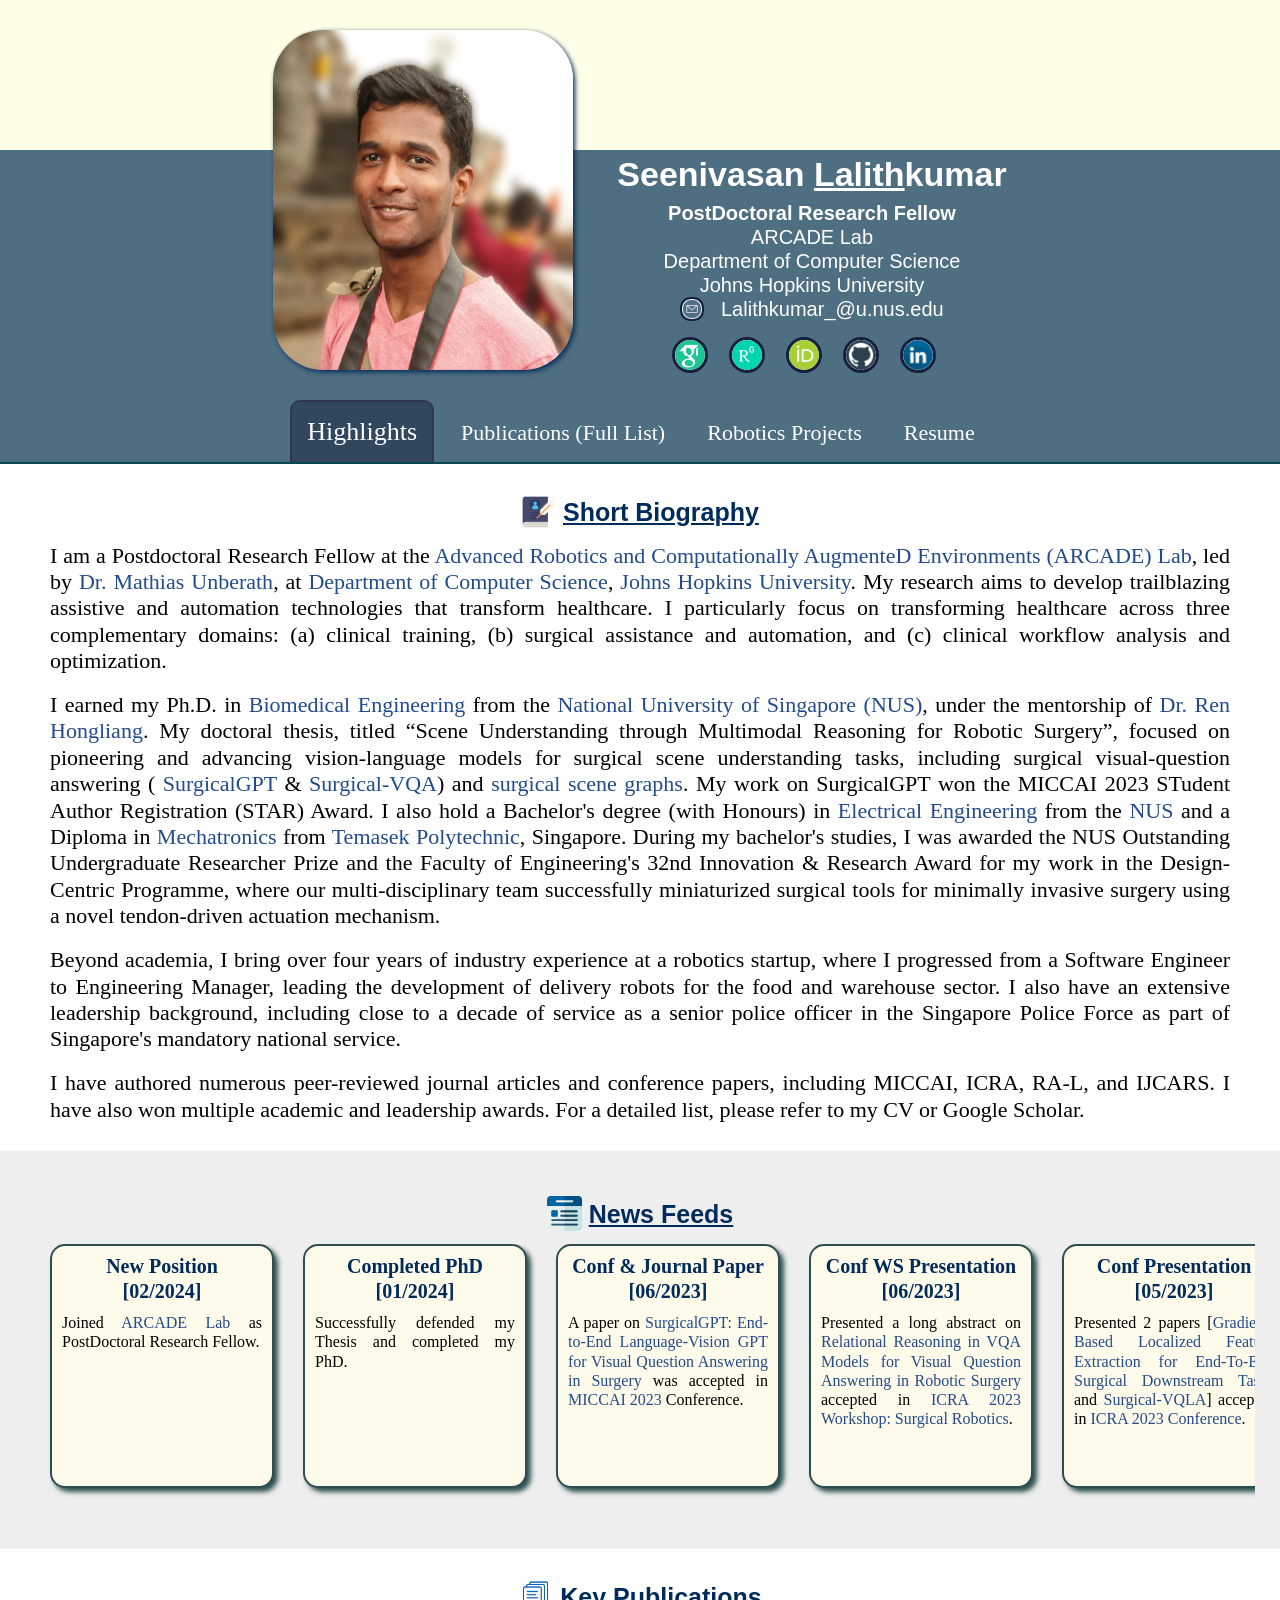
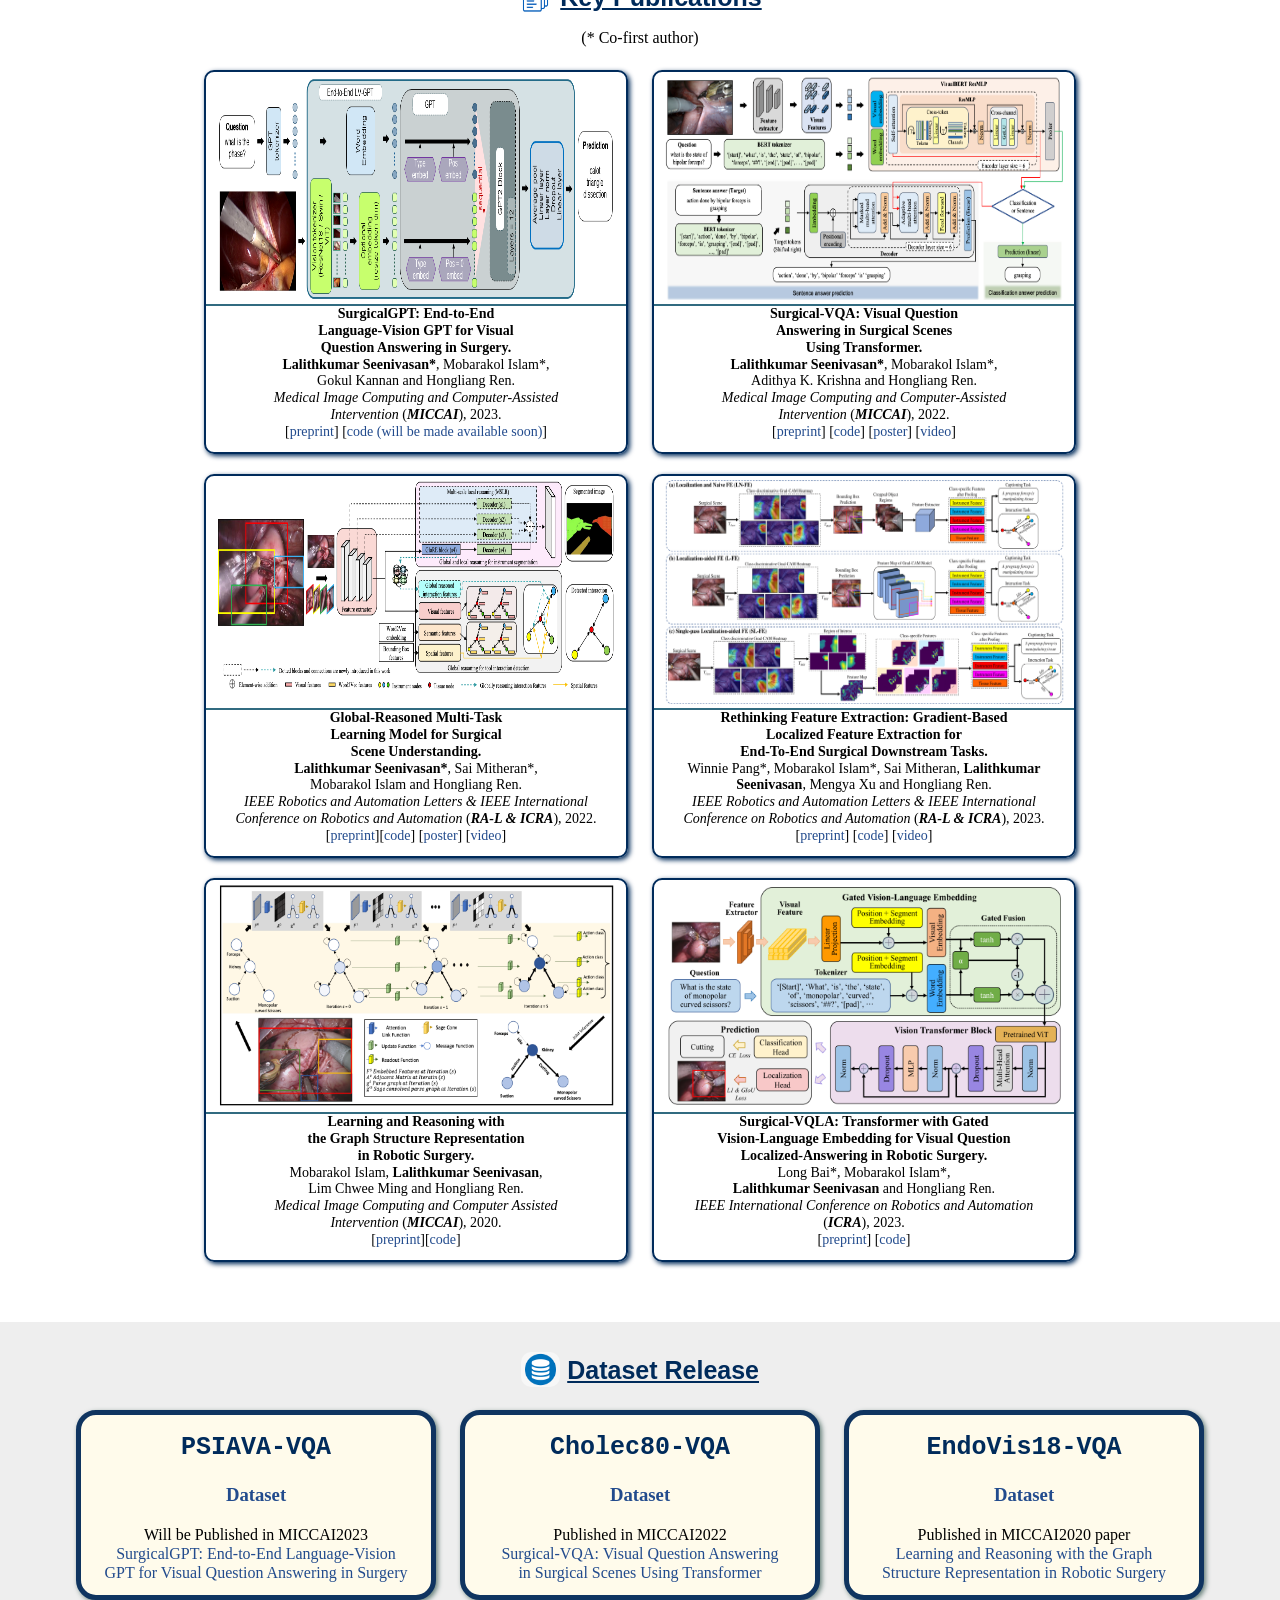
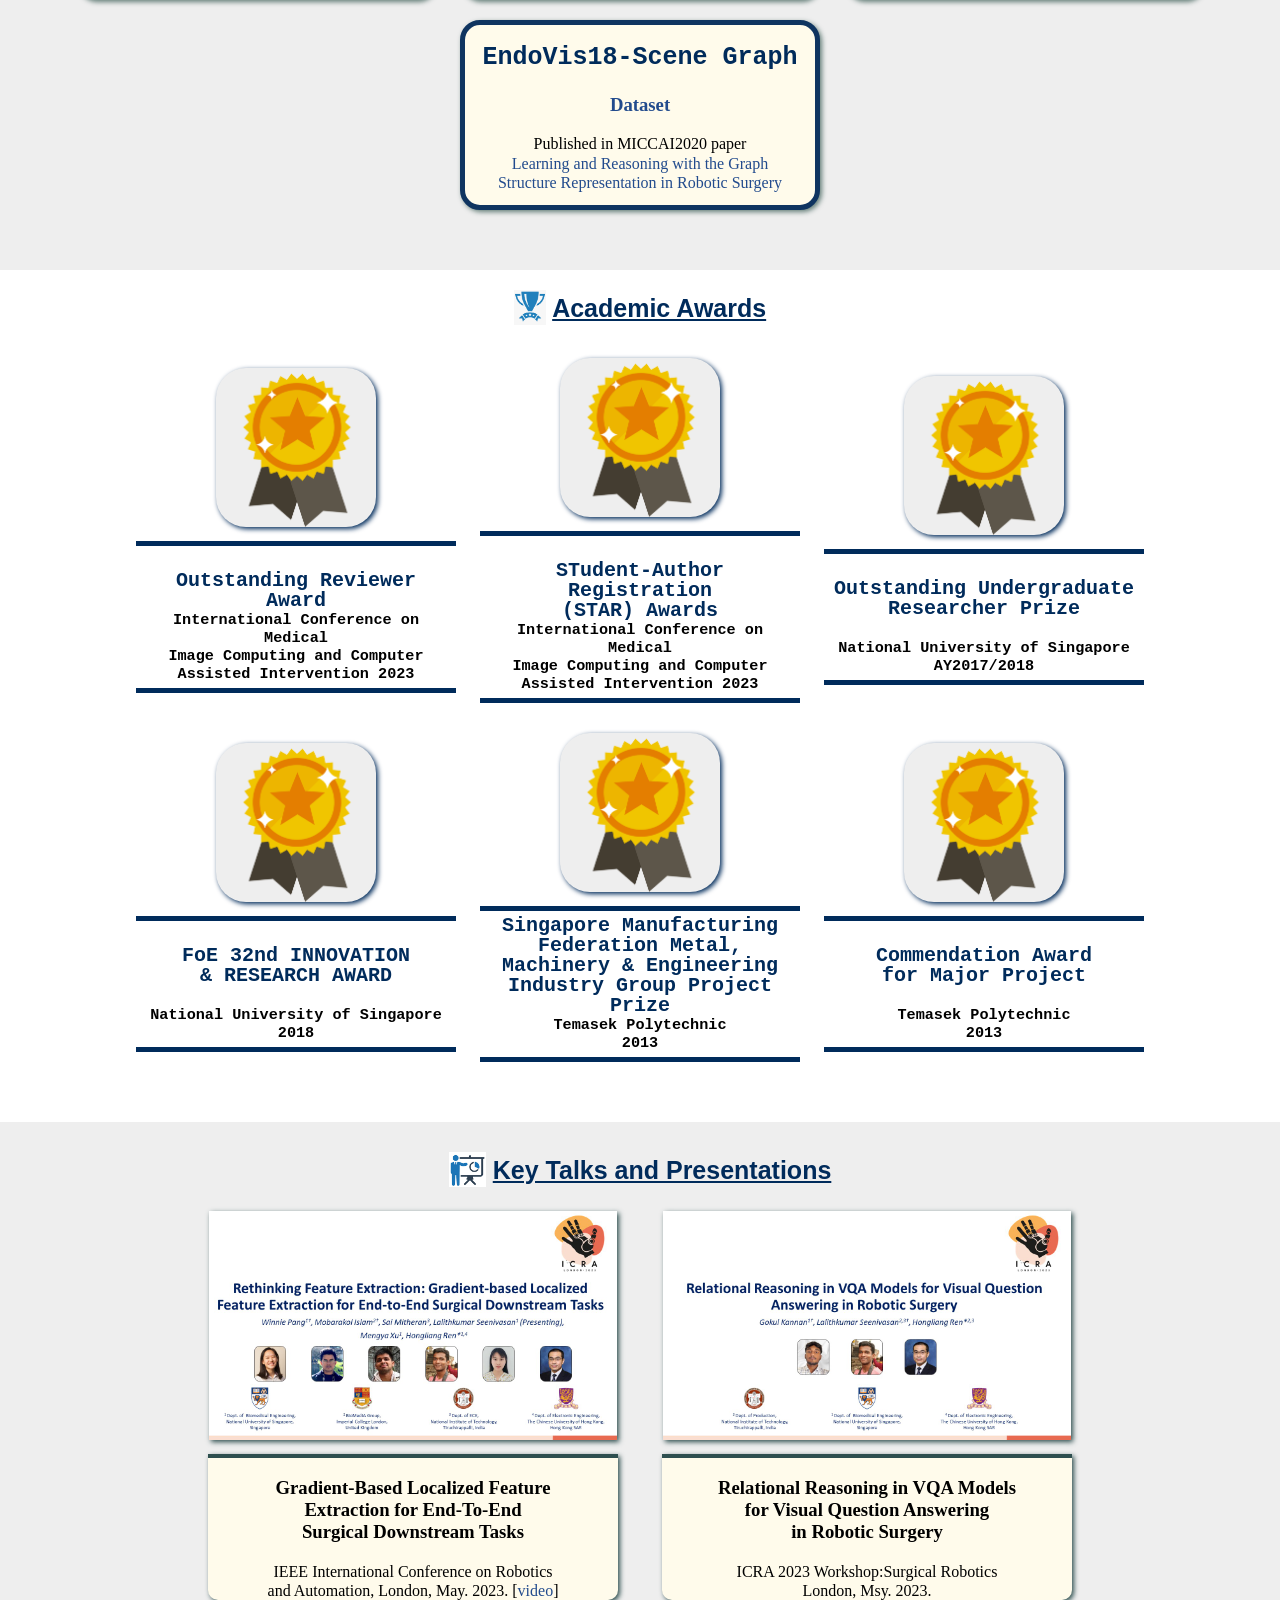
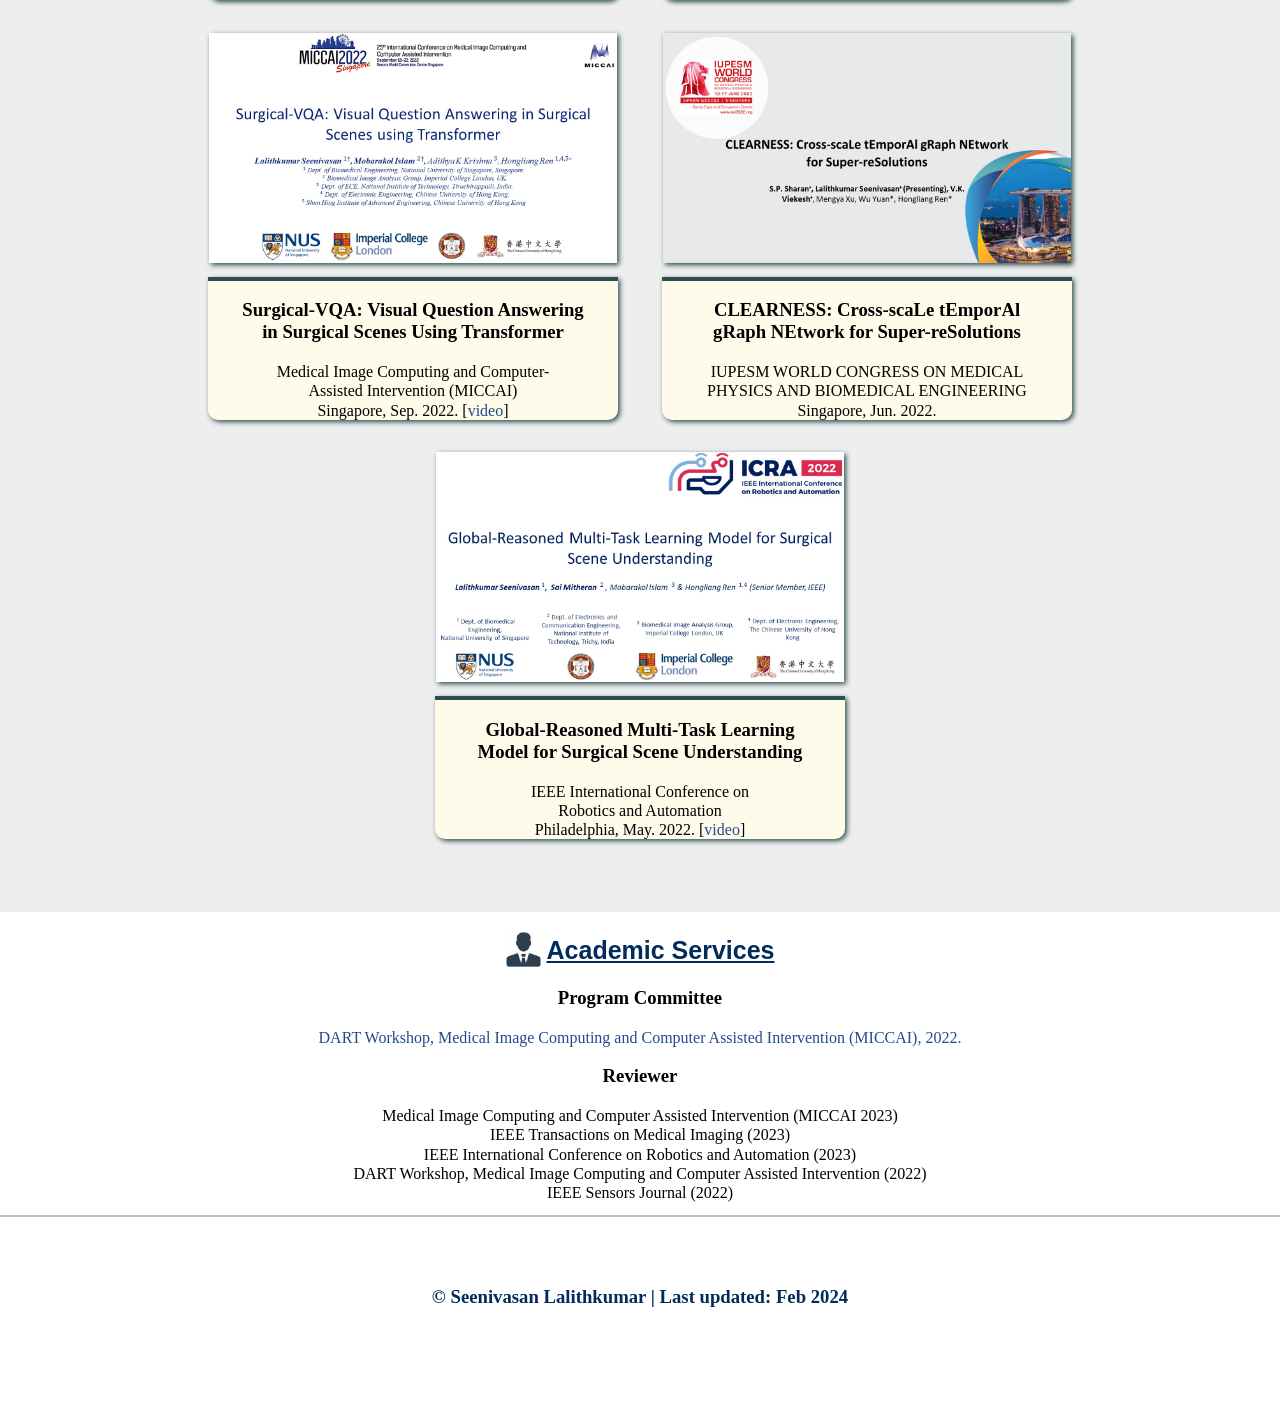
==== commit e5e2948e: "testing1" ====
--- a/index.html
+++ b/index.html
@@ -1,106 +1,1068 @@
-<!DOCTYPE html>
-<html lang="en">
-<head>
-  <meta charset="UTF-8" />
-  <meta name="viewport" content="width=device-width, initial-scale=1" />
-  <title>Your Name | Academic Profile</title>
-  <style>
-    body {
-      font-family: Arial, sans-serif;
-      margin: 0;
-      display: flex;
-      min-height: 100vh;
-    }
-    .sidebar {
-      background-color: #f4f4f4;
-      padding: 2rem;
-      width: 250px;
-      box-shadow: 2px 0 5px rgba(0,0,0,0.1);
-    }
-    .main {
-      flex: 1;
-      padding: 2rem;
-    }
-    h1 {
-      font-size: 1.8em;
-      margin-bottom: 0.2em;
-    }
-    .tabs {
-      display: flex;
-      border-bottom: 1px solid #ccc;
-      margin-bottom: 1rem;
-    }
-    .tab {
-      margin-right: 1rem;
-      padding: 0.5rem;
-      cursor: pointer;
-      border-bottom: 2px solid transparent;
-    }
-    .tab.active {
-      border-bottom-color: #007acc;
-      font-weight: bold;
-    }
-    .tab-content {
-      display: none;
-    }
-    .tab-content.active {
-      display: block;
-    }
-    a {
-      color: #007acc;
-      text-decoration: none;
-    }
-  </style>
-</head>
-<body>
-
-  <div class="sidebar">
-    <h1>Your Name</h1>
-    <p>Postdoctoral Research Fellow</p>
-    <p>Example University</p>
-    <p><a href="mailto:your.email@domain.com">your.email@domain.com</a></p>
-    <p><a href="https://www.linkedin.com/in/yourprofile">LinkedIn</a></p>
-  </div>
-
-  <div class="main">
-    <div class="tabs">
-      <div class="tab active" onclick="showTab('bio')">Bio</div>
-      <div class="tab" onclick="showTab('publications')">Publications</div>
-      <div class="tab" onclick="showTab('projects')">Projects</div>
-    </div>
-
-    <div id="bio" class="tab-content active">
-      <h2>Bio</h2>
-      <p>I am a researcher specializing in [Your Field]. My research interests include [topics].</p>
-    </div>
-
-    <div id="publications" class="tab-content">
-      <h2>Publications</h2>
-      <ul>
-        <li>Author1, <strong>Your Name</strong>, Author2. "Title of paper." <em>Journal</em>, Year.</li>
-        <li><strong>Your Name</strong>, Author1. "Another title." <em>Conference</em>, Year.</li>
-      </ul>
-    </div>
-
-    <div id="projects" class="tab-content">
-      <h2>Projects</h2>
-      <ul>
-        <li><strong>Project Name</strong>: Description of the project.</li>
-        <li><strong>Another Project</strong>: Description of the project.</li>
-      </ul>
-    </div>
-  </div>
-
-  <script>
-    function showTab(id) {
-      // Remove active class from all tabs and contents
-      document.querySelectorAll('.tab').forEach(tab => tab.classList.remove('active'));
-      document.querySelectorAll('.tab-content').forEach(content => content.classList.remove('active'));
-      // Add active class to selected
-      document.querySelector(`.tab[onclick="showTab('${id}')"]`).classList.add('active');
-      document.getElementById(id).classList.add('active');
-    }
-  </script>
-
-</body>
-</html>+<!DOCTYPE html PUBLIC "-//W3C//DTD XHTML 1.1//EN" "http://www.w3.org/TR/xhtml11/DTD/xhtml11.dtd">
+<html xmlns="http://www.w3.org/1999/xhtml" xml:lang="en">
+	<head>
+		<title>Seenivasan Lalithkumar&#39;s Homepage</title>
+		<link rel="shortcut icon" href="pic/lalith-icon.png">
+		<meta http-equiv="Content-Type" content="text/html;charset=utf-8" />
+		<meta name="description" content="Seenivasan Lalithkumar&#39;s home page">
+		<meta name="keywords" content="Seenivasan Lalithkumar, Lalithkumar, Seenivasan, lalith, researcher, medical AI" />
+		<meta name="google-site-verification" content="oxvLOLkrGhuP5j1k3XZxSqzG_gz2jVlLImAT0WfH4co" />
+		<!-- <meta name="viewport" content="width=900px, initial-scale=1"> -->
+		<link rel="stylesheet" href="jemdoc.css" type="text/css">
+		<script src="conference.js" type="text/javascript"></script>
+
+	</head>
+	<body id="namecard">
+		<div id="namecardtop">
+		</div>
+		<div id="namecardbottom">
+			<div id="namecardbottom">
+				<div id="namecardimg"><img src="./pic/lalith2.png"  class="namecard"></div>
+				<div id="namecardtext">
+					<h1>
+						Seenivasan <u>Lalith</u>kumar
+					</h1>
+					<p>
+						<b>PostDoctoral Research Fellow</b><br>
+						<a href="https://arcade.cs.jhu.edu/">ARCADE Lab</a> <br>
+						<a href="https://www.cs.jhu.edu/"> Department of Computer Science</a><br>
+						<a href="https://www.jhu.edu/">Johns Hopkins University</a><br>
+						<a href="mailto:lseeniv1@jh.edu"><img src="./pic/mail.png" height="20px" style="margin-bottom:-5px; border-radius: 10px; border: 2px solid #16213e;"> &nbsp Lalithkumar_@u.nus.edu</a>
+					</p>	
+					<p> 
+						<a href="https://scholar.google.com/citations?user=btxQyh8AAAAJ&hl=en&oi=ao"><img src="./pic/google_scholar.png" class="icon"></a> &ensp;
+						<a href="https://www.researchgate.net/profile/Lalithkumar-Seenivasan"><img src="./pic/researchgate.png" class="icon"></a> &ensp;
+						<a href="https://orcid.org/0000-0002-0103-1234"><img src="./pic/orcid.jpeg" class="icon"></a> &ensp;
+						<a href="https://github.com/lalithjets"><img src="./pic/github.png" class="icon"></a> &ensp;
+						<a href="https://www.linkedin.com/in/lalithkumar-seenivasan/"><img src="./pic/LinkedIn_s.png" class="icon"></a> &ensp;
+						
+					</p>
+				</div>
+			</div>
+		</div>
+	</body>
+	
+	<body id="content">
+		
+		<div class="buttontab">
+				<button class="button" onclick="openTab(event, 'Highlights')" id="defaultOpen">Highlights</button> &nbsp 
+				<button class="button" onclick="openTab(event, 'Publications')">Publications (Full List)</button> &nbsp
+				<button class="button" onclick="openTab(event, 'Robotic-Projects')">Robotics Projects</button> &nbsp
+				<button class="button" onclick="openTab(event, 'Resume')">Resume</button>
+		</div>
+		
+		<div id="Highlights" class="tabscontent">
+			<div id="biography" class="subheading">
+				<h2 ><img src="./pic/biography.png" class = "hicon"> <u>Short Biography</u></h2>
+
+				<p>
+					I am a Postdoctoral Research Fellow at the <a href="https://arcade.cs.jhu.edu/">Advanced Robotics and Computationally AugmenteD Environments (ARCADE) Lab</a>,
+					led by <a href="https://www.arcade.cs.jhu.edu/people/current/mathias-unberath">Dr. Mathias Unberath</a>, 
+					at <a href="https://www.cs.jhu.edu/"> Department of Computer Science</a>, <a href="https://www.jhu.edu/">Johns Hopkins University</a>. 
+					My research aims to develop trailblazing assistive and automation technologies that transform healthcare. 
+					I particularly focus on transforming healthcare across three complementary domains: (a) clinical training, 
+					(b) surgical assistance and automation, and (c) clinical workflow analysis and optimization.
+
+				</p>
+
+				<p>
+					I earned my Ph.D. in <a href="https://cde.nus.edu.sg/bme/"> Biomedical Engineering</a> from the <a href="https://www.nus.edu.sg/">National University of Singapore (NUS)</a>, 
+					under the mentorship of <a href="http://www.labren.org/mm/principal-investigator/">Dr. Ren Hongliang</a>. 
+					My doctoral thesis, titled “Scene Understanding through Multimodal Reasoning for Robotic Surgery”, focused on pioneering and 
+					advancing vision-language models for surgical scene understanding tasks, including surgical visual-question answering 
+					(<a href="https://arxiv.org/pdf/2304.09974"> SurgicalGPT</a>  & <a href="https://arxiv.org/pdf/2206.11053"> Surgical-VQA</a>) 
+					and <a href="https://arxiv.org/pdf/2201.11957"> surgical scene graphs</a>. My work on SurgicalGPT won the MICCAI 2023 STudent Author Registration (STAR) Award. 
+					I also hold a Bachelor's degree (with Honours) in <a href="https://cde.nus.edu.sg/ece/">Electrical Engineering</a> from the <a href="https://www.nus.edu.sg/">NUS</a> and
+					a Diploma in <a href="https://www.tp.edu.sg/t66">Mechatronics</a> from <a href="https://www.tp.edu.sg/">Temasek Polytechnic</a>, Singapore. 
+					During my bachelor's studies, I was awarded the NUS Outstanding Undergraduate Researcher Prize and
+					the Faculty of Engineering's 32nd Innovation & Research Award for my work in the Design-Centric Programme, 
+					where our multi-disciplinary team successfully miniaturized surgical tools for minimally invasive surgery using 
+				 	a novel tendon-driven actuation mechanism.
+				</p>
+
+				<p>
+					Beyond academia, I bring over four years of industry experience at a robotics startup, 
+					where I progressed from a Software Engineer to Engineering Manager, leading the development of delivery robots for the food and warehouse sector. 
+					I also have an extensive leadership background, including close to a decade of service as a senior police officer in the Singapore 
+					Police Force as part of Singapore's mandatory national service.
+
+				</p>
+
+				<p>
+					I have authored numerous peer-reviewed journal articles and conference papers, including MICCAI, ICRA, RA-L, and IJCARS. 
+					I have also won multiple academic and leadership awards. For a detailed list, please refer to my CV or Google Scholar.
+				</p>
+			</div>
+
+			<div id="newfeeds" class="subheading">
+				<h2><img src="./pic/news_feeds.png" class="hicon"/> <u>News Feeds</u></h2>
+				
+				<div class="scrolling-wrapper">
+
+					<div class="card">
+						<h2>New Position</h2> <h3>[02/2024] </h3>
+						<p> Joined <a href="https://arcade.cs.jhu.edu/" target="_blank"> ARCADE Lab</a> as PostDoctoral Research Fellow.</p> 
+					</div>
+
+					<div class="card">
+						<h2>Completed PhD</h2> <h3>[01/2024] </h3>
+						<p> Successfully defended my Thesis and completed my PhD.</p> 
+					</div>
+					
+					<div class="card">
+						<h2>Conf & Journal Paper</h2> <h3>[06/2023] </h3>
+						<p> A paper on <a href="https://arxiv.org/abs/2304.09974"
+							 target="_blank">SurgicalGPT: End-to-End Language-Vision GPT for Visual Question Answering in Surgery</a> was accepted in   
+							 <a href="https://conferences.miccai.org/2023/en/" target="_blank"> MICCAI 2023</a> Conference.</p> 
+					</div>
+					
+					<div class="card">
+						<h2>Conf WS Presentation</h2><h3>[06/2023]</h3>
+						<p> Presented a long abstract on <a href="https://drive.google.com/file/d/1kYx_XHiS5NvVFThOcVjXyhgVPpP1OEtK/view?usp=sharing" target="_blank">Relational Reasoning in VQA Models for Visual
+							Question Answering in Robotic Surgery</a> accepted in <a href="https://sites.google.com/view/icra2023workshop-surgicalrobot/?pli=1" target="_blank">ICRA 2023 Workshop: Surgical Robotics</a>.</p>
+					</div>
+
+					<div class="card">
+						<h2>Conf Presentation</h2><h3>[05/2023]</h3>
+						<p> Presented 2 papers [<a href="https://discovery.ucl.ac.uk/id/eprint/10159683/1/Rethinking_Feature_Extraction_Gradient-based_Localized_Feature_Extraction_for_End-to-End_Surgical_Downstream_Tasks.pdf"
+							 target="_blank">Gradient-Based Localized Feature Extraction for End-To-End Surgical Downstream Tasks</a> and <a href="https://arxiv.org/pdf/2305.11692v1.pdf" target="_blank">Surgical-VQLA</a>]
+							accepted in <a href="https://www.icra2023.org/" target="_blank">ICRA 2023 Conference</a>.</p>
+					</div>
+
+					<div class="card">
+						<h2>Conference Reviewer</h2><h3>[04/2023 - 05/2023]</h3>
+						<p> Served as a reviewer for 9 papers in <a href="https://conferences.miccai.org/2023/en/" target="_blank"> MICCAI 2023</a> Conference.</p>
+					</div>
+					
+					<div class="card">
+						<h2> Book Chapter </h2><h3> [02/2023] </h3>
+						<p> A book chapter on <a href="https://link.springer.com/chapter/10.1007/978-981-19-5932-5_13" target="_blank">Untethered 
+							Soft Ferromagnetic Quad-Jaws Cootie Catcher with Selectively Coupled Degrees of Freedom </a> was accepted.</p>
+					</div>
+					<div class="card">
+						<h2> Journal Paper </h2><h3> [02/2023] </h3>
+						<p> A paper on <a href="https://arxiv.org/pdf/2302.01049.pdf" target="_blank">Paced-Curriculum Distillation with Prediction 
+							and Label Uncertainty for Image Segmentation</a> accepted in International Journal of Computer Assisted Radiology and Surgery.</p>
+					</div>
+
+					<div class="card">
+						<h2>Conference Paper</h2><h3>[01/2023]</h3>
+						<p> A paper on <a href="https://arxiv.org/pdf/2305.11692v1.pdf" target="_blank">Surgical-VQLA: Transformer with Gated Vision-Language Embedding for 
+							Visual Question Localized-Answering in Robotic Surgery</a> was accepted in <a href="https://www.icra2023.org/" 
+							target="_blank">IEEE ICRA 2023 Conference</a>. </p>
+					</div>
+
+					<div class="card">
+						<h2>Conf & Journal Paper</h2> <h3>[10/2022] </h3>
+						<p> A paper on <a href="https://discovery.ucl.ac.uk/id/eprint/10159683/1/Rethinking_Feature_Extraction_Gradient-based_Localized_Feature_Extraction_for_End-to-End_Surgical_Downstream_Tasks.pdf"
+							 target="_blank">Rethinking Feature Extraction: Gradient-Based Localized Feature Extraction for End-To-End Surgical Downstream Tasks</a> was accepted in both IEEE RA-L Journal 
+							 and  <a href="https://www.icra2023.org/" target="_blank">IEEE ICRA 2023 Conference</a>. </p> 
+					</div>
+
+					<div class="card">
+						<h2>Competition</h2><h3>[09/2022]</h3>
+						<p> Participated in <a href="https://www.synapse.org/#!Synapse:syn28548633/wiki/" target="_blank">SimCol-to-3D 2022 - 3D Reconstruction During Colonoscopy</a> in 
+							<a href="https://conferences.miccai.org/2022/en/" target="_blank">MICCAI 2022 Conference</a>.</p> 
+					</div> 
+
+					<div class="card">
+						<h2>Conf Presentation</h2><h3>[09/2022]</h3>
+						<p> Presenting my paper on <a href="https://arxiv.org/pdf/2206.11053.pdf" target="_blank">Surgical-VQA: Visual Question Answering in Surgical Scenes Using Transformer</a>
+							accepted in <a href="https://conferences.miccai.org/2022/en/" target="_blank">MICCAI 2022 Conference</a>.</p>
+					</div> 
+
+					<div class="card">
+						<h2>Conference Paper</h2><h3>[06/2022]</h3>
+						<p> A paper on <a href="https://arxiv.org/pdf/2206.11053.pdf" target="_blank">Surgical-VQA: Visual Question Answering in Surgical Scenes Using Transformer</a> was accepted 
+							in <a href="https://conferences.miccai.org/2022/en/" target="_blank">MICCAI 2022 Conference</a>. </p> 
+					</div>
+						
+					<div class="card">
+						<h2>Conf Presentation</h2> <h3>[05/2022]</h3>
+						<p> Presented my paper on on <a href="https://arxiv.org/pdf/2201.11957.pdf" target="_blank">Global-Reasoned Multi-Task Learning Model for Surgical Scene Understanding</a> at
+							 <a href="https://www.icra2022.org/" target="_blank">IEEE ICRA 2022 Conference</a>.</p> 
+					</div> 
+
+					<div class="card">
+						<h2>Journal Paper</h2><h3>[05/2022]</h3> 
+						<p> A paper on <a href="https://www.mdpi.com/2313-7673/7/2/68" target="_blank">Biomimetic Incremental Domain Generalization with a Graph Network for Surgical Scene 
+							Understanding</a> was accepted in MDPI Biomimetics Journal. </p>
+					</div>
+
+					<div class="card">
+						<h2>Conf & Journal Paper</h2><h3>[01/2022]</h3>
+						<p> A paper on <a href="https://arxiv.org/pdf/2201.11957.pdf" target="_blank">Global-Reasoned Multi-Task Learning Model for Surgical Scene Understanding</a> was accepted 
+							in both IEEE RA-L Journal and  <a href="https://www.icra2022.org/" target="_blank">IEEE ICRA 2022 Conference</a>. </p>
+					</div>
+
+					<div class="card">
+						<h2>Competition</h2><h3>[10/2021]</h3> 
+						<p> Participated in <a href="https://arxiv.org/pdf/2202.05821.pdf" target="_blank">PEg TRAnsfer Workflow Recognition Challenge Report: Do Multi-Modal Data 
+							Improve Recognition?</a> in <a href="https://www.miccai2021.org/en/" target="_blank">MICCAI 2021 Conference</a>. </p>
+					</div>
+
+					<div class="card">
+						<h2>Competition</h2><h3>[10/2021]</h3>
+						<p> Participated in <a href="https://arxiv.org/pdf/2204.04746.pdf" target="_blank">CholecTriplet2021: A benchmark challenge for surgical action triplet 
+							recognition</a> in <a href="https://www.miccai2021.org/en/" target="_blank">MICCAI 2021 Conference</a>. </p>
+					</div>
+
+					<div class="card">
+						<h2>Conference Workshop</h2><h3>[09/2021]</h3>
+						<p> A paper on <a href="https://arxiv.org/pdf/2109.05263" target="_blank">Class-Distribution-Aware Calibration for Long-Tailed 
+							Visual Recognition</a> is accepted in <a href="https://sites.google.com/view/udlworkshop2021/home?pli=1" target="_blank">UDL Workshop, ICML 2021 Conference</a>. </p>
+					</div>
+
+					<div class="card">
+						<h2>Conference Paper</h2><h3>[08/2021]</h3> 
+						<p> A paper on <a href="https://www.researchgate.net/profile/Liang-Qiu-7/publication/354075045_ScoopNet_6DOF_Pose_Estimation_pipeline_for_Origami-inspired_Worm_Robots/links/62ac796923f3283e3aef5d29/ScoopNet-6DOF-Pose-Estimation-pipeline-for-Origami-inspired-Worm-Robots.pdf" 
+							target="_blank">ScoopNet: 6DOF Pose Estimation pipeline for Origami-inspired Worm Robots</a> was accepted in <a href="https://www.ieee-ras.org/component/rseventspro/event/2009-icdl-2021" target="_blank"> 
+							IEEE ICDL 2021 Conference</a>. </p>
+					</div>
+
+					<div class="card">
+						<h2>Journal Paper</h2><h3>[03/2021]</h3>
+						<p>A paper on <a href="https://ieeexplore.ieee.org/abstract/document/9262941" target="_blank">Shape Tracking of Flexible Morphing Matters 
+							From Depth Images</a> was accepted in IEEE Sensors Journal. </p> 
+					</div>
+
+					<div class="card">
+						<h2>Journal Paper</h2>
+						<h3>[07/2020]</h3>
+						<p> A paper on <a href="https://onlinelibrary.wiley.com/doi/full/10.1002/aisy.202000092" target="_blank">Stent Deployment Detection Using Radio Frequency-Based Sensor and 
+							Convolutional Neural Networks</a> was accepted in Advanced Intelligent Systems Journal. </p>
+					</div>
+						
+					<div class="card">
+						<h2>Book Chapter</h2><h3>[07/2020]</h3> 
+						<p>A book chapter on <a href="https://www.sciencedirect.com/science/article/pii/B9780128213506000123" target="_blank">Tunable stiffness using negative Poisson's ratio toward 
+							load-bearing continuum tubular mechanisms in medical robotics</a> was accepted.</p>
+					</div>
+
+					<div class="card">
+						<h2>Book Chapter</h2><h3>[06/2020]</h3> 
+						<p>A book chapter on <a href="https://www.sciencedirect.com/science/article/pii/B9780128175958000079" target="_blank">Tendon routing and anchoring for cable-driven single-port 
+							surgical manipulators with spring backbones and luminal constraints</a> was accepted. </p>
+					</div>
+						
+					<div class="card">
+						<h2>Conference Paper</h2><h3>[06/2020]</h3> 
+						<p>A paper on <a href="https://arxiv.org/abs/2007.03357" target="_blank">Graph Structure Representation in Robotic Surgery</a> was accepted 
+							in <a href="https://miccai2020.org/en/" target="_blank">MICCAI 2020 Conference</a>.</p>
+					</div>
+						
+					<div class="card">
+						<h2>Start of PhD</h2><h3>[08/2019]</h3>
+						<p> Started my PhD under Prof. Ren Hongliang at National University of Singapore.</p>
+					</div>
+				</div>
+			</div>
+
+			<div id="Key-Publications" class="subheading">
+				<h2><img src="./pic/manuscript.png" class="hicon"/> <u>Key Publications</u></h2>
+				<p style="text-align: center;">(* Co-first author)</p>
+
+				<div class="keypublicationtiles keypublicationtile">
+					<img src="./paper_photos/SurgicalGPT.png" class="key-pub-title"/>
+					<br>
+					<div id="key-pub-tile-caption">
+						<p>
+							 
+							<b>SurgicalGPT: End-to-End <br> Language-Vision GPT for Visual  <br> Question Answering in Surgery.</b> <br>
+							<b>Lalithkumar Seenivasan*</b>, Mobarakol Islam*, <br> Gokul Kannan and Hongliang Ren. <br>
+							<em>Medical Image Computing and Computer-Assisted <br> Intervention</em> (<i><b>MICCAI</b></i>), 2023.
+							<br>
+							[<a href="https://arxiv.org/abs/2304.09974" target="_blank">preprint</a>]
+							[<a href="https://github.com/lalithjets/" target="_blank">code (will be made available soon)</a>]
+							<!-- [<a href="https://drive.google.com/file/d/19RYYjkokXWv5j_Wayjkc6bEKjSXdzaNB/view?usp=sharing" target="_blank">poster</a>]  -->
+							<!-- [<a href="https://youtu.be/4Db8NSEW-FY" target="_blank">video</a>]  -->
+						</p>
+					</div>
+				</div>
+				
+				<div class="keypublicationtiles keypublicationtile">
+					<img src="./paper_photos/Surgical_VQA.png" class="key-pub-title"/>
+					<br>
+					<div id="key-pub-tile-caption">
+						<p>
+							<b>Surgical-VQA: Visual Question <br> Answering in Surgical Scenes <br> Using Transformer.</b> <br>
+							<b>Lalithkumar Seenivasan*</b>, Mobarakol Islam*, <br> Adithya K. Krishna and Hongliang Ren. <br>
+							<em>Medical Image Computing and Computer-Assisted <br> Intervention</em> (<i><b>MICCAI</b></i>), 2022.
+							<br>
+							[<a href="https://arxiv.org/pdf/2206.11053.pdf" target="_blank">preprint</a>]
+							[<a href="https://github.com/lalithjets/Surgical_VQA" target="_blank">code</a>]
+							[<a href="https://drive.google.com/file/d/19RYYjkokXWv5j_Wayjkc6bEKjSXdzaNB/view?usp=sharing" target="_blank">poster</a>] 
+							[<a href="https://youtu.be/4Db8NSEW-FY" target="_blank">video</a>] 
+						</p>
+					</div>
+				</div>
+				
+				<div class="keypublicationtiles keypublicationtile">
+					<img src="./paper_photos/Global-Reasoned_Multi-Task_Learning.png" class="key-pub-title"/>
+					<br>
+					<div id="key-pub-tile-caption">
+						<p>
+							<b>Global-Reasoned Multi-Task <br> Learning Model for Surgical <br> Scene Understanding. </b><br>
+							<b>Lalithkumar Seenivasan*</b>, Sai Mitheran*, <br> Mobarakol Islam and Hongliang Ren. <br>
+							<em>IEEE Robotics and Automation Letters & IEEE International <br> Conference on Robotics and Automation</em> (<i><b>RA-L & ICRA</b></i>), 2022.
+							<br>
+							[<a href="https://arxiv.org/pdf/2201.11957.pdf" target="_blank">preprint</a>][<a href="https://github.com/lalithjets/Global-reasoned-multi-task-model" target="_blank">code</a>]
+							[<a href="https://drive.google.com/file/d/1deAY5ThZRm9Y3AFX3ArIvde-LdE8imfx/view?usp=sharing" target="_blank">poster</a>]
+							[<a href="https://youtu.be/UOIcp3y4o1U" target="_blank">video</a>] 
+						</p>
+					</div>
+				</div>
+
+				
+				  
+				<div class="keypublicationtiles keypublicationtile">
+					<img src="./paper_photos/Rethinking Feature Extraction.png" class="key-pub-title"/>
+					<br>
+					<div id="key-pub-tile-caption">
+						<p>
+							<b>Rethinking Feature Extraction: Gradient-Based <br> Localized Feature Extraction for <br> End-To-End Surgical Downstream Tasks.</b> <br>
+							Winnie Pang*, Mobarakol Islam*, Sai Mitheran, <b>Lalithkumar <br> Seenivasan</b>, Mengya Xu and Hongliang Ren. <br>
+							<em>IEEE Robotics and Automation Letters & IEEE International <br> Conference on Robotics and Automation</em> (<i><b>RA-L & ICRA</b></i>), 2023.
+							<br>
+							[<a href="https://discovery.ucl.ac.uk/id/eprint/10159683/1/Rethinking_Feature_Extraction_Gradient-based_Localized_Feature_Extraction_for_End-to-End_Surgical_Downstream_Tasks.pdf" target="_blank">preprint</a>]
+							[<a href="https://github.com/PangWinnie0219/GradCAMDownstreamTask" target="_blank">code</a>]
+							[<a href="https://youtu.be/wPvV8IvS2tE" target="_blank">video</a>] 
+						</p>
+					</div>
+				</div>
+
+				
+				<div class="keypublicationtiles keypublicationtile">
+					<img src="paper_photos/Learning_Reasoning_Surgical_Graph.png" class="key-pub-title"/>
+					<br>
+					<div id="key-pub-tile-caption">
+						<p>
+							<b>Learning and Reasoning with <br> the Graph Structure Representation <br> in Robotic Surgery. </b><br>
+							Mobarakol Islam, <b>Lalithkumar Seenivasan</b>, <br> Lim Chwee Ming and Hongliang Ren. <br>
+							<em>Medical Image Computing and Computer Assisted <br> Intervention</em> (<i><b>MICCAI</b></i>), 2020. 
+							<br> 
+							[<a href="https://arxiv.org/pdf/2007.03357.pdf" target="_blank">preprint</a>][<a href="https://github.com/mobarakol/Surgical_SceneGraph_Generation" target="_blank">code</a>] 
+						</p>
+					</div>
+				</div>
+
+
+				<div class="keypublicationtiles keypublicationtile">
+					<img src="./paper_photos/Surgical_VQLA.png" class="key-pub-title"/>
+					<br>
+					<div id="key-pub-tile-caption">
+						<p>
+							<b>Surgical-VQLA: Transformer with Gated <br> Vision-Language Embedding for Visual Question <br> Localized-Answering in Robotic Surgery.</b> <br>
+							Long Bai*, Mobarakol Islam*, <br> <b>Lalithkumar Seenivasan</b> and Hongliang Ren. <br>
+							<em>IEEE International Conference on Robotics and Automation <br> </em> (<i><b>ICRA</b></i>), 2023.
+							<br>
+							[<a href="https://arxiv.org/pdf/2305.11692v1.pdf" target="_blank">preprint</a>]
+							[<a href="https://github.com/longbai1006/surgical-vqla" target="_blank">code</a>]
+							<!-- [<a href="https://drive.google.com/file/d/19RYYjkokXWv5j_Wayjkc6bEKjSXdzaNB/view?usp=sharing" target="_blank">poster</a>]  -->
+							<!-- [<a href="https://youtu.be/4Db8NSEW-FY" target="_blank">video</a>]  -->
+						</p>
+					</div>
+				</div>
+
+				
+				<!-- <div class="keypublicationtiles keypublicationtile">
+					<img src="./paper_photos/TA_MTL.png" class="key-pub-title"/>
+					<br>
+					<div id="key-pub-tile-caption">
+						<p>
+							<b>Task-aware asynchronous multi-task model with class <br> incremental contrastive learning for surgical <br> scene understanding. </b><br>
+							<b>Lalithkumar Seenivasan</b>, Mobarakol Islam, Mengya Xu, <br> Chwee Ming Lim and Hongliang Ren. <br>
+							<em>International Journal of Computer Assisted Radiology and <br> Surgery</em> (<i><b>IJCARS</b></i>), 2023.
+							<br>
+							[<a href="https://arxiv.org/pdf/2211.15327.pdf" target="_blank">preprint</a>]
+							[<a href="https://github.com/lalithjets/Domain-adaptation-in-MTL" target="_blank">code</a>]
+						</p>
+					</div>
+				</div> -->
+
+				<!-- <div class="keypublicationtiles keypublicationtile">
+					<img src="paper_photos/pcd.png" class="key-pub-title"/>
+					<br>
+					<div id="key-pub-tile-caption">
+						<p>
+							<b> Paced-Curriculum Distillation <br> with Prediction and Label Uncertainty <br> for Image Segmentation</b> <br>
+							Mobarakol Islam*, <b>Lalithkumar Seenivasan*</b>, SP Sharan, <br> VK Viekash, Bhavesh Gupta, Ben Glocker and Hongliang Ren. <br>
+							<em>International Journal of Computer Assisted <br> Radiology and Surgery</em> (<i><b>IJCARS</b></i>), 2023.
+							<br> 
+							[<a href="https://arxiv.org/pdf/2302.01049.pdf" target="_blank">preprint</a>]
+							[<a href="https://github.com/mobarakol/P-CD" target="_blank">code</a>]
+						</p>
+					</div>
+				</div> -->
+			</div>
+			
+			<div id="dataset" class="subheading" height="200px">
+				<h2><img src="./pic/dataset.png" class="hicon" style="border-radius: 10px;"/> <u>Dataset Release</u></h2>
+				
+				<div class="datasettiles datasettile">
+					<h2>PSIAVA-VQA</h2>
+					<h3><a href="https://drive.google.com/drive/folders/1hu_yK27Xz2_lvjjZ97-WF2MK_JO14MWI" target="_blank">Dataset</a></h3>
+					<p>
+						Will be Published in MICCAI2023 <br>
+						<a href="https://arxiv.org/abs/2304.09974" target="_blank">
+							SurgicalGPT: End-to-End Language-Vision <br> 
+							GPT for Visual Question Answering in Surgery</a>
+						<br>
+					</p>
+				</div>
+				
+				<div class="datasettiles datasettile">
+					<h2>Cholec80-VQA</h2>
+					<h3><a href="https://drive.google.com/drive/folders/1hu_yK27Xz2_lvjjZ97-WF2MK_JO14MWI" target="_blank">Dataset</a></h3>
+					<p>
+						Published in MICCAI2022 <br>
+						<a href="https://link.springer.com/chapter/10.1007/978-3-031-16449-1_4" target="_blank">
+							Surgical-VQA: Visual Question Answering <br>
+							in Surgical Scenes Using Transformer</a>
+						<br>
+					</p>
+				</div>
+
+				<div class="datasettiles datasettile">
+					<h2>EndoVis18-VQA</h2>
+					<h3><a href="https://drive.google.com/file/d/16G_Pf4E9KjVq7j_7BfBKHg0NyQQ0oTxP" target="_blank">Dataset</a></h3>
+					<p>
+						Published in MICCAI2020 paper <br>
+						<a href="https://link.springer.com/chapter/10.1007/978-3-030-59716-0_60" target="_blank">
+						Learning and Reasoning with the Graph <br>
+						Structure Representation in Robotic Surgery</a> 
+					</p>
+				</div>
+
+				<div class="datasettiles datasettile">
+					<h2>EndoVis18-Scene Graph</h2>
+					<h3><a href="https://drive.google.com/file/d/16G_Pf4E9KjVq7j_7BfBKHg0NyQQ0oTxP" target="_blank">Dataset</a></h3>
+					<p>
+						Published in MICCAI2020 paper <br>
+						<a href="https://link.springer.com/chapter/10.1007/978-3-030-59716-0_60" target="_blank">
+						Learning and Reasoning with the Graph <br>
+						Structure Representation in Robotic Surgery</a> 
+					</p>
+				</div>
+			</div>	
+			
+			<div id="awards" class="subheading">
+				<h2><img src="./pic/awards.png" class="hicon"/> <u>Academic Awards</u></h2>
+
+				<div class="awardtiles awardtile">
+					<img src="pic/award_ribbon.png" class="award-title"/>
+					<br>
+					<div id="award-tile-caption">
+						<h2> <br> Outstanding Reviewer <br> Award <br>  </h2>
+						<h3> International Conference on Medical <br> Image Computing and Computer <br> Assisted Intervention 2023 </h3>
+					</div>
+				</div>
+				
+				<div class="awardtiles awardtile">
+					<img src="pic/award_ribbon.png" class="award-title"/>
+					<br>
+					<div id="award-tile-caption">
+						<h2> <br> STudent-Author Registration  <br> (STAR) Awards <br>  </h2>
+						<h3> International Conference on Medical <br> Image Computing and Computer <br> Assisted Intervention 2023 </h3>
+					</div>
+				</div>
+				
+
+				<div class="awardtiles awardtile">
+					<img src="pic/award_ribbon.png" class="award-title"/>
+					<br>
+					<div id="award-tile-caption">
+						<h2> <br> Outstanding Undergraduate <br> Researcher Prize <br>  <br> </h2>
+						<h3>National University of Singapore<br>AY2017/2018</h3>
+					</div>
+				</div>
+
+				<div class="awardtiles awardtile">
+					<img src="pic/award_ribbon.png" class="award-title"/>
+					<br>
+					<div id="award-tile-caption">
+						<h2> <br> FoE 32nd INNOVATION <br> & RESEARCH AWARD <br>  <br> </h2>
+						<h3>National University of Singapore <br> 2018</h3>
+					</div>
+				</div>
+
+				<div class="awardtiles awardtile">
+					<img src="pic/award_ribbon.png" class="award-title"/>
+					<br>
+					<div id="award-tile-caption">
+						<h2> Singapore Manufacturing <br> Federation Metal, <br> Machinery & Engineering <br> Industry Group Project Prize </h2> 
+						<h3> Temasek Polytechnic <br> 2013</h3>
+					</div>
+				</div>
+
+				<div class="awardtiles awardtile">
+					<img src="pic/award_ribbon.png" class="award-title"/>
+					<br>
+					<div id="award-tile-caption">
+						<h2> <br> Commendation Award <br> for Major Project <br> <br></h2>
+						<h3> Temasek Polytechnic <br> 2013</h3>
+					</div>
+				</div>
+			</div>
+
+			<div id="talks" class="subheading">
+
+				<h2><img src="./pic/talks.png" class="hicon"/> <u>Key Talks and Presentations</u></h2>
+				<div class="talktiles talktile">
+					<img src="talk_slide_pic/talk_E2E_icra23.jpg" class="talk-title"/>
+					<br>
+					<div id="talk-tile-caption">
+						<h3> Gradient-Based Localized Feature <br> Extraction for End-To-End <br> Surgical Downstream Tasks </h3>
+						<p>
+							IEEE International Conference on Robotics <br> and Automation, London, May. 2023.  [<a href="https://youtu.be/wPvV8IvS2tE" target="_blank">video</a>]
+						</p>
+					</div>
+				</div>
+				<div class="talktiles talktile">
+					<img src="talk_slide_pic/talk_rr_vqa_icra23_ws.jpg" class="talk-title"/>
+					<br>
+					<div id="talk-tile-caption">
+						<h3> Relational Reasoning in VQA Models <br> for Visual Question Answering <br> in Robotic Surgery</h3>
+						<p>
+							ICRA 2023 Workshop:Surgical Robotics <br> London, Msy. 2023.
+						</p>
+					</div>
+				</div>
+				<div class="talktiles talktile">
+					<img src="talk_slide_pic/talk_surgical_vqa.jpg" class="talk-title"/>
+					<br>
+					<div id="talk-tile-caption">
+						<h3> Surgical-VQA: Visual Question Answering <br> in Surgical Scenes Using Transformer</h3>
+						<p>
+							Medical Image Computing and Computer-<br>Assisted Intervention (MICCAI) <br> Singapore, Sep. 2022. [<a href="https://youtu.be/4Db8NSEW-FY" target="_blank">video</a>]
+						</p>
+					</div>
+				</div>
+				<div class="talktiles talktile">
+					<img src="talk_slide_pic/talk_clearness.jpg" class="talk-title"/>
+					<br>
+					<div id="talk-tile-caption">
+						<h3>CLEARNESS: Cross-scaLe tEmporAl <br> gRaph NEtwork for Super-reSolutions</h3>
+						<p>
+							IUPESM WORLD CONGRESS ON MEDICAL <br>PHYSICS AND BIOMEDICAL ENGINEERING <br> Singapore, Jun. 2022.
+						</p>
+					</div>
+				</div>
+				<div class="talktiles talktile">
+					<img src="talk_slide_pic/talk_global_ssu.jpg" class="talk-title"/>
+					<br>
+					<div id="talk-tile-caption">
+						<h3>Global-Reasoned Multi-Task Learning <br> Model for Surgical Scene Understanding</h3>
+						<p>
+							IEEE International Conference on <br> Robotics and Automation <br> Philadelphia, May. 2022.  [<a href="https://youtu.be/UOIcp3y4o1U" target="_blank">video</a>]
+						</p>
+					</div>
+				</div>
+			</div>
+
+			<div id="academic-services" class="subheading">
+				<h2><img src="./pic/services.png" class="hicon"> <u>Academic Services</u></h2>
+				
+				<h3>Program Committee</h3> </li>
+				<p>
+					<a href="https://sites.google.com/view/dart2022/home" target="_blank"> DART Workshop, Medical Image Computing and Computer Assisted Intervention (MICCAI), 2022. </a></li>
+				</p>
+
+				<h3>Reviewer</h3>
+				<p>
+					Medical Image Computing and Computer Assisted Intervention (MICCAI 2023)<br>
+					IEEE Transactions on Medical Imaging (2023)<br>
+					IEEE International Conference on Robotics and Automation (2023)<br>
+					DART Workshop, Medical Image Computing and Computer Assisted Intervention (2022)<br>
+					IEEE Sensors  Journal (2022)
+				</p>
+					
+			</div>
+
+			<div id="footer" class="subheading">	
+				<!-- <script type='text/javascript' id='clustrmaps' src='//cdn.clustrmaps.com/map_v2.js?cl=ffffff&w=400&t=n&d=9M3ueKzaQxglq5AGb6vfsCiCDSIwT_1Zt8bGvgRFK3I'></script> -->
+				<h3> &copy; Seenivasan Lalithkumar | Last updated: Feb 2024 </h3>
+			</div>
+		</div>
+				
+		<div id="Publications" class="tabscontent">
+			<!-- <div id="publication-charts">
+				<div id="conference_chart" class="publication-chart"></div>
+				<div id="journal_chart" class="publication-chart"></div>
+				<script src="https://canvasjs.com/assets/script/canvasjs.min.js"></script>
+			</div> -->
+			
+			<div id="conf-journal-publication" class="subheading">
+				<h2>	<img src="./pic/manuscript.png" class="hicon"> <u>Conference and Journal Publications</u></h2>
+
+				<div id="conf-journal-publication-list">
+
+					<div class="publicationstiles publicationstile">
+						<table>
+							<tr>
+								<td>
+									<img src="./paper_photos/SurgicalGPT.png" class = "publications-img-tile">
+								</td>
+								<td class ="publications-caption"> 
+									<h3>SurgicalGPT: End-to-End <br> Language-Vision GPT for Visual  <br> Question Answering in Surgery. </h3>
+									<b>Lalithkumar Seenivasan*</b>, Mobarakol Islam*, <br> Gokul Kannan <br> and Hongliang Ren. <br> 
+									<em>Medical Image Computing and Computer- <br> Assisted Intervention</em> (<i><b>MICCAI</b></i>), 2023. <br>
+								</td>
+							</tr>
+						</table>
+						<br>
+						[<a href="https://arxiv.org/abs/2304.09974" target="_blank">preprint</a>]
+						[<a href="https://github.com/lalithjets/" target="_blank">code (will be made available soon)</a>]
+					</div>
+
+					<div class="publicationstiles publicationstile">
+						<table>
+							<tr>
+								<td>
+									<img src="./paper_photos/Surgical_VQLA.png" class = "publications-img-tile">
+								</td>
+								<td class ="publications-caption"> 
+									<h3> Surgical-VQLA: Transformer with Gated <br> Vision-Language Embedding for <br> Visual Question Localized-Answering <br> in Robotic Surgery. </h3>
+									Long Bai*, Mobarakol Islam*, <br> <b>Lalithkumar Seenivasan</b> and Hongliang Ren. <br> 
+									<em>IEEE International Conference on Robotics <br> and Automation </em> (<i><b>ICRA</b></i>), 2023. <br>
+								</td>
+							</tr>
+						</table>
+						<br>
+						[<a href="https://arxiv.org/pdf/2305.11692v1.pdf" target="_blank">preprint</a>]
+						[<a href="https://github.com/longbai1006/surgical-vqla" target="_blank">code</a>]
+					</div>
+					
+					<div class="publicationstiles publicationstile">
+						<table>
+							<tr>
+								<td>
+									<img src="./paper_photos/pcd.png" class = "publications-img-tile">
+								</td>
+								<td class ="publications-caption"> 
+									<h3> Paced-Curriculum Distillation with <br> Prediction and Label Uncertainty for <br> Image Segmentation. </h3>
+									Mobarakol Islam*, <b>Lalithkumar Seenivasan*</b>, <br> SP Sharan, VK Viekash, Bhavesh Gupta, <br> Ben Glocker and Hongliang Ren. <br>
+									<em>International Journal of Computer Assisted <br> Radiology and Surgery</em> (<i><b>IJCARS</b></i>), 2023. <br>
+								</td>
+							</tr>
+						</table>
+						<br>
+						[<a href="https://arxiv.org/pdf/2302.01049.pdf" target="_blank">preprint</a>]
+						[<a href="https://github.com/mobarakol/P-CD" target="_blank">code</a>]
+					</div>
+
+					<div class="publicationstiles publicationstile">
+						<table>
+							<td>
+								<img src="./paper_photos/TA_MTL.png" class = "publications-img-tile">
+							</td>
+							<td class ="publications-caption"> 
+								<h3>Task-aware asynchronous multi-task <br> model with class incremental contrastive <br> learning for surgical scene understanding. </h3>
+								<b>Lalithkumar Seenivasan</b>, Mobarakol Islam, <br> Mengya Xu, Chwee Ming Lim <br> and Hongliang Ren. <br>
+								<em>International Journal of Computer Assisted <br> Radiology and Surgery</em> (<i><b>IJCARS</b></i>), 2023. <br>
+							</td>
+						</table>
+						<br>
+						[<a href="https://arxiv.org/pdf/2211.15327.pdf" target="_blank">preprint</a>]
+						[<a href="https://github.com/lalithjets/Domain-adaptation-in-MTL" target="_blank">code</a>]
+					</div>
+
+					<div class="publicationstiles publicationstile">
+						<table>
+							<td>
+								<img src="./paper_photos/Rethinking Feature Extraction.png" class = "publications-img-tile">
+							</td>
+							<td class ="publications-caption"> 
+								<h3>Rethinking Feature Extraction: Gradient- <br> Based Localized Feature Extraction for <br> End-To-End Surgical Downstream Tasks. </h3>
+								Winnie Pang*, Mobarakol Islam*, Sai Mitheran, <br> <b>Lalithkumar Seenivasan</b>, Mengya Xu and Hongliang Ren. <br>
+								<em>IEEE Robotics and Automation Letters & IEEE <br> International Conference on Robotics and <br> Automation</em> (<i><b>RA-L & ICRA</b></i>), 2023.<br>
+								
+							</td>
+						</table>
+						<br>
+						[<a href="https://discovery.ucl.ac.uk/id/eprint/10159683/1/Rethinking_Feature_Extraction_Gradient-based_Localized_Feature_Extraction_for_End-to-End_Surgical_Downstream_Tasks.pdf" target="_blank">preprint</a>]
+						[<a href="https://github.com/PangWinnie0219/GradCAMDownstreamTask" target="_blank">code</a>]
+						[<a href="https://youtu.be/wPvV8IvS2tE" target="_blank">video</a>] 
+					</div>
+					
+					<div class="publicationstiles publicationstile">
+						<table>
+							<td>
+								<img src="./paper_photos/Surgical_VQA.png" class = "publications-img-tile">
+							</td>
+							<td class ="publications-caption"> 
+								<h3> Surgical-VQA: Visual Question <br> Answering in Surgical Scenes <br> Using Transformer. </h3>
+								<b>Lalithkumar Seenivasan*</b>, Mobarakol Islam*, <br> Adithya K. Krishna <br> and Hongliang Ren. <br>
+								<em>Medical Image Computing and Computer- <br> Assisted Intervention</em> (<i><b>MICCAI</b></i>), 2022. <br>
+								</td>
+						</table>
+						<br>
+						[<a href="https://arxiv.org/pdf/2206.11053.pdf" target="_blank">preprint</a>]
+						[<a href="https://github.com/lalithjets/Surgical_VQA" target="_blank">code</a>]
+						[<a href="https://drive.google.com/file/d/19RYYjkokXWv5j_Wayjkc6bEKjSXdzaNB/view?usp=sharing" target="_blank">poster</a>] 
+						[<a href="https://youtu.be/4Db8NSEW-FY" target="_blank">video</a>] 
+							
+					</div>
+
+					<div class="publicationstiles publicationstile">
+						<table>
+							<td>
+								<img src="paper_photos/biomimetic.png" class = "publications-img-tile">
+							</td>
+							<td class ="publications-caption"> 
+								<h3> Biomimetic Incremental Domain <br> Generalization with a Graph Network <br> for Surgical Scene Understanding. </h3>
+								<b>Lalithkumar Seenivasan</b>, Mobarakol Islam,  <br> Chi-Fai Ng, Chwee Ming Lim <br> and Hongliang Ren. <br>
+								<em>MDPI Biomimetics Journal</em> <br> (<i><b>Biomimetics</b></i>), 2022.  <br>
+							</td>
+						</table>
+						<br>
+						[<a href="https://www.mdpi.com/2313-7673/7/2/68" target="_blank">preprint</a>]
+						[<a href="https://github.com/lalithjets/Domain-Generalization-for-Surgical-Scene-Graph" target="_blank">code</a>]
+					</div>
+
+					<div class="publicationstiles publicationstile">
+						<table>
+							<td>
+								<img src="./paper_photos/Global-Reasoned_Multi-Task_Learning.png" class = "publications-img-tile">
+							</td>
+							<td class ="publications-caption"> 
+								<h3> Global-Reasoned Multi-Task <br> Learning Model for <br> Surgical Scene Understanding. </h3>
+								<b>Lalithkumar Seenivasan*</b>, Sai Mitheran*, <br> Mobarakol Islam and Hongliang Ren. <br>
+								<em>IEEE Robotics and Automation Letters & IEEE <br> International Conference on Robotics and  <br> Automation</em> (<i><b>RA-L & ICRA</b></i>), 2022. <br>
+							</td>
+						</table>
+						<br>
+						[<a href="https://arxiv.org/pdf/2201.11957.pdf" target="_blank">preprint</a>][<a href="https://github.com/lalithjets/Global-reasoned-multi-task-model" target="_blank">code</a>]
+						[<a href="https://drive.google.com/file/d/1deAY5ThZRm9Y3AFX3ArIvde-LdE8imfx/view?usp=sharing" target="_blank">poster</a>]
+						[<a href="https://youtu.be/UOIcp3y4o1U" target="_blank">video</a>] 
+					</div>
+
+					<div class="publicationstiles publicationstile">
+						<table>
+							<td>
+								<img src="paper_photos/PetRAW.png" class = "publications-img-tile">
+							</td>
+							<td class ="publications-caption"> 
+								<h3> PEg TRAnsfer Workflow Recognition <br> Challenge Report: Do Multi-Modal <br> Data Improve Recognition?. </h3>
+								Arnaud Huaulmé, et. al, ...... <br> <b>Lalithkumar Seenivasan</b> and Pierre Jannin. <br>
+								<em>EndoVis21 Challenge, Medical Image <br> Computing  and Computer Assisted Intervention</em> <br> (<i><b>Challenge, MICCAI</b></i>), 2021.  <br> 
+							</td>
+						</table>
+						<br>
+						[<a href="https://papers.ssrn.com/sol3/papers.cfm?abstract_id=4088403" target="_blank">preprint</a>]
+					</div>
+
+					<div class="publicationstiles publicationstile">
+						<table>
+							<td>
+								<img src="paper_photos/CholecTripLet.png" class = "publications-img-tile">
+							</td>
+							<td class ="publications-caption"> 
+								<h3> CholecTriplet2021: A benchmark <br> challenge for surgical action <br> triplet recognition. </h3>
+								Chinedu Innocent Nwoye, et. al, ...... <br> <b>Lalithkumar Seenivasan</b> and Nicolas Padoy. <br>
+								<em>EndoVis21 Challenge, Medical Image <br> Computing and Computer Assisted Intervention</em> <br> (<i><b>Challenge, MICCAI</b></i>), 2021.  <br> 
+							</td>
+						</table>
+						<br>
+						[<a href="https://arxiv.org/pdf/2204.04746.pdf" target="_blank">preprint</a>]
+					</div>
+
+					<div class="publicationstiles publicationstile">
+						<table>
+							<td>
+								<img src="paper_photos/cda.png" class = "publications-img-tile">
+							</td>
+							<td class ="publications-caption"> 
+								<h3> Class-Distribution-Aware <br> Calibration for Long-Tailed <br> Visual Recognition. </h3>
+								Mobarakol Islam, <b>Lalithkumar Seenivasan</b>, <br> Hongliang Ren <br> and Ben Glocker. <br>
+								<em>UDL Workshop, International Conference on <br> Machine Learning</em> (<i><b>UDL , ICML</b></i>), 2021.  <br> 
+							</td>
+						</table>
+						<br>
+						[<a href="https://arxiv.org/pdf/2109.05263.pdf" target="_blank">preprint</a>]
+					</div>
+
+					<div class="publicationstiles publicationstile">
+						<table>
+							<td>
+								<img src="paper_photos/ScoopNet.png" class = "publications-img-tile">
+							</td>
+							<td class ="publications-caption"> 
+								<h3>ScoopNet: 6DOF Pose Estimation <br> pipeline for Origami-inspired <br> Worm Robots. </h3>
+								Rohit Lal, Ruphan Swaminathan, <br> <b>Lalithkumar Seenivasan</b>, Liang Qiu <br> and Hongliang Ren. <br>
+								<em>IEEE International Conference on <br> Development and Learning</em> (<i><b>ICDL</b></i>), 2021. 
+							</td>
+						</table>
+						<br> 
+						[<a href="https://www.researchgate.net/profile/Liang-Qiu-7/publication/354075045_ScoopNet_6DOF_Pose_Estimation_pipeline_for_Origami-inspired_Worm_Robots/links/62ac796923f3283e3aef5d29/ScoopNet-6DOF-Pose-Estimation-pipeline-for-Origami-inspired-Worm-Robots.pdf" target="_blank">preprint</a>]
+						[<a href="https://github.com/take2rohit/scoop_net" target="_blank">code</a>]  
+					</div>
+
+					<div class="publicationstiles publicationstile">
+						<table>
+							<td>
+								<img src="paper_photos/shape_Tracking.png" class = "publications-img-tile">
+							</td>
+							<td class ="publications-caption"> 
+								<h3>Shape Tracking of Flexible <br> Morphing Matters From <br> Depth Images. </h3> 
+								<b>Lalithkumar Seenivasan</b>, Fan Bai, Ming Ji, <br> Xiaoyi Gu, Zion Tsz Ho Tse <br> and Hongliang Ren. <br>
+								<em>IEEE Sensors Journal</em>, 2021.  <br> 
+							</td>
+						</table>
+						<br>
+						[<a href="https://ieeexplore.ieee.org/abstract/document/9262941/" target="_blank">preprint</a>]
+					</div>
+
+					<div class="publicationstiles publicationstile">
+						<table>
+							<td>
+								<img src="paper_photos/StentNet.png" class = "publications-img-tile">
+							</td>
+							<td class ="publications-caption"> 
+								<h3> Stent Deployment Detection Using <br> Radio Frequency-Based Sensor <br> and Convolutional Neural Networks. </h3>
+								Mengya Xu*, <b>Lalithkumar Seenivasan*</b>, <br> Leonard Leong Litt Yeo <br> and Hongliang Ren. <br>
+								<em>Advanced Intelligent Systems</em>  <br> (<i> <b>Adv. Intell. Syst.</b></i>), 2020.  
+							</td>
+						</table>
+						<br> 
+						[<a href="https://onlinelibrary.wiley.com/doi/pdfdirect/10.1002/aisy.202000092" target="_blank">preprint</a>]
+						[<a href="https://github.com/XuMengyaAmy/StentDeploymentDetectionWithStentNet" target="_blank">code</a>]
+					</div>
+
+					<div class="publicationstiles publicationstile">
+						<table>
+							<td>
+								<img src="paper_photos/Learning_Reasoning_Surgical_Graph.png" class = "publications-img-tile">
+							</td>
+							<td class ="publications-caption"> 
+								<h3> Learning and Reasoning with <br> the Graph Structure Representation <br> in Robotic Surgery. </h3>
+								Mobarakol Islam, <b>Lalithkumar Seenivasan</b>, <br> Lim Chwee Ming and Hongliang Ren. <br>
+								<em>Medical Image Computing and Computer <br> Assisted Intervention</em> (<i><b>MICCAI</b></i>), 2020.
+							</td>
+						</table>
+						<br> 
+						[<a href="https://arxiv.org/pdf/2007.03357.pdf" target="_blank">preprint</a>]
+						[<a href="https://github.com/mobarakol/Surgical_SceneGraph_Generation" target="_blank">code</a>]
+					</div>
+
+					<div class="publicationstiles publicationstile">
+						<table>
+							<td>
+								<img src="paper_photos/Pilot_study.png" class = "publications-img-tile">
+							</td>
+							<td class ="publications-caption"> 
+								<h3> Pilot Study and Design Conceptualization for <br> a Slim Single-port Surgical Manipulator with <br> Spring Backbones and Catheter-size Channels. </h3>
+								Hongliang Ren, Cai Xin Chen, Catherine Cai, <br> Krishna Ramachandra <br> and <b>Lalithkumar Seenivasan</b>.<br>
+								<em>IEEE International Conference on <br> Information and Automation</em> (<i><b>ICIA</b></i>), 2017.
+							</td>
+						</table>
+						<br> 
+						[<a href="https://d1wqtxts1xzle7.cloudfront.net/60791984/IEEE_EG330120191003-28729-olwc41-libre.pdf?1570169551=&response-content-disposition=inline%3B+filename%3DPilot_Study_and_Design_Conceptualization.pdf&Expires=1676488988&Signature=aRqZ0eQ86e90tOu0xDDuaXswjMy6-G4oaWJrSObIsjEsArlEMbkqAyKyGy7jy5bjhdenfZ03zX3levTPYb7glvkoyuvT~XUxGOfObOc0Jn3nQ6UHW8LOqmeRNUXKZSkZToqS5Ek3DNHjkyMv66ge7SEYetnN0IW7POaNTM1-Flk9PERABzYKMUy6jHOvhJRBNzW9wisbgkdUWhigJ7PNiG3S0zP4XgPd268~keozPXJGo5mkSeI3A-zMGd3eHiTJzdaxoU4EmahLsEY-T-He7X~DACt~vcCxiYj5EJ54AsXKk9SIOL9JJmIb2fXJ9VBkpMhIefLbvq2uNb21Fv4LRA__&Key-Pair-Id=APKAJLOHF5GGSLRBV4ZA"
+							target="_blank">preprint</a>]
+					</div>
+				</div>
+			</div>
+
+			<div id="book-publication" class="subheading">
+				<h2>	<img src="./pic/book.png" class="hicon" style="border-radius: 10px;"/> <u>Book Publications</u></h2>
+	
+				<div id="book-publication-list">
+					<div class="publicationstiles publicationstile">
+						<table>
+							<tr>
+								<td>
+									<img src="./paper_photos/untethered_soft_ferromagnetic.png" class = "publications-img-tile">
+								</td>
+								<td class ="publications-caption"> 
+									<h3> Untethered Soft Ferromagnetic <br> Quad-Jaws Cootie Catcher with <br> Selectively Coupled Degrees of Freedom. </h3>
+									Xinchen Cai, Catherine Jiayi Cai, <br> <b>Lalithkumar Seenivasan</b>, Zion Tse <br>  and Hongliang Ren. <br>
+									<em>Deployable Multimodal Machine Intelligence: <br> </b>Applications in Biomedical Engineering</em>, <br> <i><b>Springer Nature Singapore</b></i>, 2023.
+								</td>
+							</tr>
+						</table>
+						<br>
+						[<a href="https://link.springer.com/chapter/10.1007/978-981-19-5932-5_13" target="_blank">preprint</a>] 
+					</div>
+
+					<div class="publicationstiles publicationstile">
+						<table>
+							<tr>
+								<td>
+									<img src="./paper_photos/tendon_routing.png" class = "publications-img-tile">
+								</td>
+								<td class ="publications-caption"> 
+									<h3>Tendon routing and anchoring for cable- <br>driven single-port surgical manipulators with <br> spring backbones and luminal constraints. </h3>
+									<b>Lalithkumar Seenivasan</b>, Xinchen Cai, <br> Krishna Ramachandra, Francis Wong <br> and Hongliang Ren. <br>
+									<em>Flexible Robotics in Medicine: A Design Journey of  <br>Motion Generation Mechanisms and Biorobotic <br> System Development</em>, <i><b>Academic Press</b></i>, 2020.
+								</td>
+							</tr>
+						</table>
+						<br>
+						[<a href="https://books.google.com.sg/books?hl=en&lr=&id=1WnnDwAAQBAJ&oi=fnd&pg=PA169&dq=info:S14J972tDtcJ:scholar.google.com&ots=L-9uPEaSLm&sig=UN07TG90nE0A6uLshB_Ram-BgRw&redir_esc=y#v=onepage&q&f=false" target="_blank">preprint</a>]
+					</div>
+
+					<div class="publicationstiles publicationstile">
+						<table>
+							<tr>
+								<td>
+									<img src="./paper_photos/tunable_stiffness.png" class = "publications-img-tile">
+								</td>
+								<td class ="publications-caption"> 
+									<h3> Tunable stiffness using negative Poisson's <br> ratio toward load-bearing continuum tubular <br> mechanisms in medical robotics. </h3>
+									Krishna Ramachandra, Catherine Jiayi Cai, <br> <b>Lalithkumar Seenivasan</b>, Xinchen Cai, <br> Zion Tszho Tse and Hongliang Ren. <br>
+									<em>Control Theory in Biomedical Engineering</em>, <br> <i><b>Academic Press</b></i>, 2020.
+								</td>
+							</tr>
+						</table>
+						<br>
+						[<a href="https://www.sciencedirect.com/science/article/pii/B9780128213506000123" target="_blank">preprint</a>]
+					</div>
+				</div>
+			</div>
+					
+			<div id="footer" class="subheading">	
+				<h3> &copy; Seenivasan Lalithkumar | Last updated: July 2023 </h3>
+			</div>
+		</div>
+		<div id="Robotic-Projects" class="tabscontent">
+			<div id="BoaIV-2017" class="subheading">
+				<h1> Undergraduate Projects </h1>
+				<h2> Boa-IV: Image-Guided Minimally Invasive Robotic Surgery </h2>
+				<br>
+				<p>
+					Our team conceptualized and designed a novel tendon-driven actuation mechanism for stem actuation of catheter-size spring-backbone manipulators.
+					Using this novel concept, we are also able to miniaturize surgical tools to a diameter of 2-3m that can be manipulated to perform surgical actions. 
+					The miniaturized surgical tools can be deployed through a single-port flexible manipulator, which has an overall shaft diameter of 8-12 mm.
+				</p>
+				<div class="boaiv-tiles ">
+					<img src='robotic_projects/BoaIV-I3.jpg' class="boaiv-image"/>
+					<br>
+					<div id="boaiv-tile-caption">
+						<h3>Minimum Viable Product</h3>
+					</div>
+				</div>
+				<br>
+				<div id="BoaIV-video">
+					<img src='robotic_projects/BOAIVV1.gif' class="videogif"/>
+					<img src='robotic_projects/BOAIVV2.gif' class="videogif"/>
+					<br>
+					<h3> Slave (Forcepts and electrocautery) Control Demo</h3>
+				</div>
+				<br>
+				<h2>Related Papers </h2>
+				<h3 style="margin-bottom: 5px;"> Pilot Study and Design Conceptualization for a Slim Single-port Surgical Manipulator with Spring Backbones and Catheter-size Channels. </h3>
+				<p style="text-align: center;">
+					Hongliang Ren, Cai Xin Chen, Catherine Cai, Krishna Ramachandra and <b>Lalithkumar Seenivasan</b>.<br>
+					<em>IEEE International Conference on Information and Automation</em> (<i><b>ICIA</b></i>), 2017.
+				</p>
+				<h3 style="margin-bottom: 5px;">Tendon routing and anchoring for cable-driven single-port surgical manipulators with spring backbones and luminal constraints. </h3>
+				<p style="text-align: center;">
+					<b>Lalithkumar Seenivasan</b>, Xinchen Cai, Krishna Ramachandra, Francis Wong and Hongliang Ren. <br>
+					<em>Flexible Robotics in Medicine: A Design Journey of Motion Generation Mechanisms and Biorobotic System Development</em>, <i><b>Academic Press</b></i>, 2020.
+				</p>
+				<br>
+			</div>
+			<div id="techXChallenge-2013" class="subheading">
+				<h1> Diploma Projects </h1>
+				<h2> TechX Challenge 2013, Singapore</h2>
+				<br>
+				<p>
+					I was part of the <em> Temasek Polytechnic team </em>in the <em>TechX 2013 National Robotic Competition </em> organized by the <em>Defence Science & Technology 
+					Agency (DSTA), Singapore </em>. The competition comprised 6 challenges, where, the robots were assessed on their ability to autonomously navigate 
+					challenging terrains to conduct search and rescue missions and simultaneously relay information to base station in real-time.  Our team managed 
+					to pass the qualification round and qualified for the grand finals. 
+				</p>
+				<div id="techxRobot">
+					<img src='robotic_projects/techXchallengeR1.gif' class="videogif"/>
+					<img src='robotic_projects/techXchallengeR2.gif' class="videogif"/>
+				</div>
+				<br>
+				<div id="techxspeccontribution">
+					<h3> My Specific Contribution </h3>
+					<br>
+					<p>
+						I designed and developed 3D simulations of our robot and competition challenge 
+						environments using the ROS and Gazebo simulator. The resultant simulations enabled 
+						the software team to test our navigation and sensor processing algorithms.
+					</p>
+					<div id="robot-env-contribution">
+						<table >
+							<tr>
+								<td class ="TechXTable">
+									<h3> Robot Simulation</h3>
+									<p>
+										<ul>
+											<li> Robot body</li>
+											<li> Robot Joint Control: Simplify track system to suit ROS-Gazebo Simulation </li>
+											<li> Lidar and vision sensor simulation</li>
+											<li> GPS simulation</li>
+										</ul>
+									</p>
+								</td>
+								<td class ="TechXTable"> 
+									<h3> Challenge Simulation</h3>
+									<p>
+										<ul>
+											<li> Uneven terrain</li>
+											<li> Challenge specific enviroment: Barriers, dynamic obstacles, uneven terrians, staircases and target objects</li>
+											<li> Urban enviroment: with flat terrains, uneven terrains and multi-story houses</li>
+										</ul>
+									</p>
+								</td>
+							</tr>
+						</table>
+					</div>
+				</div>
+				<br>
+				<div id="techx-simulations">
+					<div class="techx-simtiles techx-simtile">
+						<img src='robotic_projects/techXchallengeE1.gif' class="videogif"/>
+						<br>
+						<div id="techx-sim-tile-caption">
+							<h3>Robot and Challenge Simulation</h3>
+						</div>
+					</div>
+					<div class="techx-simtiles techx-simtile">
+						<img src='robotic_projects/techXchallengeE2.gif' class="videogif"/>
+						<br>
+						<div id="techx-sim-tile-caption">
+							<h3>Obstacle Avoidance</h3>
+						</div>
+					</div>
+					<div class="techx-simtiles techx-simtile">
+						<img src='robotic_projects/techXchallengeE3.gif' class="videogif"/>
+						<br>
+						<div id="techx-sim-tile-caption">
+							<h3>Staircase Climbing</h3>
+						</div>
+					</div>
+					<div class="techx-simtiles techx-simtile">
+						<img src='robotic_projects/techXchallengeE4.gif' class="videogif"/>
+						<br>
+						<div id="techx-sim-tile-caption">
+							<h3>Pan Scan</h3>
+						</div>
+					</div>
+				</div>
+			</div>
+			<div id="footer" class="subheading">	
+				<h3> &copy; Seenivasan Lalithkumar | Last updated: Feb 2024 </h3>
+			</div>
+		</div>
+		<div id="Resume" class="tabscontent">
+			<div id="resume-content" class="subheading">
+				<h2><img src="./pic/biography.png" class="hicon"> <u>Resume</u> </h2>
+				<a href="https://github.com/lalithjets/lalithjets.github.io/blob/master/resume/Seenivasan_lalithkumar_resume.pdf"> (<u>Full PDF</u>)</a>
+				<div style="height: 2300px;">
+					<iframe src="https://docs.google.com/gview?url=https://github.com/lalithjets/lalithjets.github.io/raw/master/resume/Seenivasan_lalithkumar_resume.pdf&embedded=true" style="width:100%; height:100%;" frameborder="0"></iframe>	
+				</div>
+				<div id="footer" class="subheading">	
+					<h3> &copy; Seenivasan Lalithkumar | Last updated: July 2023 </h3>
+				</div>
+			</div>			
+		</div>
+		<!-- <script src="https://canvasjs.com/assets/script/canvasjs.min.js"></script> -->
+		<script src="opentab.js" type="text/javascript"></script>
+	</body>
+
+</html>
--- a/jemdoc.css
+++ b/jemdoc.css
@@ -0,0 +1,720 @@
+/* ------------page-wide setting ------------------*/
+html {
+  background-color: #ffffff; 
+
+}
+
+body { 
+  font-family: Georgia, serif;
+  color: #000;
+  background-color: #ffffff; 
+  text-align:left;
+  width: 100%;
+  height: 100%;
+  padding: 0px;
+  margin: 0px;
+  overflow-x: hidden;
+}
+
+/* ------------- Font Format ---------------------- */
+h1, h2 {									/* all heading */
+	color: #316b80;
+	margin-top: 0.7em;
+	margin-bottom: 0.5em;
+	padding-top: 2px;
+	padding-bottom: 0.2em;
+	line-height: 1.0;
+}
+
+h1 {										/* Heading 1 */
+	font-size: 165%;
+	padding-bottom: 0.3em;
+}
+
+h2 {										/* Heading 2 */
+	padding-top: 0.1em;
+	font-size: 125%;
+}
+
+p {											/* paragraph */
+	margin-top: 0.0em;					
+	margin-bottom: 0.8em;
+	padding: 0;
+	line-height: 1.2;
+}
+
+em {										/* Font italic */
+	font-style: italic;
+}
+
+a {											/* hyperlink */
+	color: #224b8d;
+	text-decoration: none;
+}
+
+a:hover {									/* hyperlink hover */
+	border-bottom: 1px gray dotted;
+}
+
+img {
+    border: none;
+}
+
+
+/* ------------ name card ----------------- */
+body#namecard {
+	width: auto;
+	background-color:#ffffff;
+	margin-bottom: 30px;
+}
+
+div#namecardtop {
+	height: 150px;
+	width: 100%;
+	background-color: 	#feffe7;
+}
+
+div#namecardbottom {
+	height:250px;
+	width: 100%;
+	min-width: 800px;
+	background-color: #4e6e81;
+	text-align: center;	
+}
+
+div#namecardimg { 							/* p for namecard */
+	position: relative;
+	display: inline-block;
+	bottom: 120px;
+}
+
+div#namecardtext { 							/* p for namecard */
+	position:relative;
+	display: inline-block;
+	bottom: 120px;
+}
+
+div#namecardbottom h1 { 					/* p for namecard */
+	font-family: helvetica;
+	font-size: 34px;
+	color: #ffffff;
+	margin-top: 0px;
+	margin-bottom: 0%;
+	border-bottom: none;
+}
+
+div#namecardbottom p { 						/* p for namecard */
+	font-family: helvetica;
+	font-size: 20px;
+	margin-top: 0px;
+	color: #ffffff;
+}
+
+div#namecardbottom a { 						/* p for namecard */
+	font-family: helvetica;
+	font-size: 20px;
+	margin-top: 0px;
+	/* color: #ffffd0; */
+	color: #ffffff;
+	/* #243763; */
+}
+
+img.namecard {
+	height: 340px;
+	width: 49%;
+	max-width: 340px;
+	min-width: 300px;
+	display: block;
+	box-shadow: 2px 2px 5px #002b5b;
+	border-radius: 50px;
+}
+
+img.icon {
+	height:30px;
+	margin-bottom:-3px;
+	border-radius: 20px;
+	background-color: #ffffff;
+	border: 3px solid #16213e;
+}
+
+/* -------------------- tab Button ------------------------ */
+.buttontab {										/* Tab button format */
+	text-align: center;
+	overflow: hidden;
+	/* background-color: #86c8bc; */
+	background-color: #4e6e81;
+	border-bottom: 2px solid #094749;
+}
+
+.button {										  	/* Style the buttons inside the tab */
+	/* font-weight: bold; */
+	font-family: Tahoma;
+	background-color: transparent;
+	float: center;
+	border: none;
+	outline: none;
+	cursor: pointer;
+	padding: 15px 15px;
+	transition: 0.2s;
+	font-size: 22px;
+	color: #ffffff;
+}
+
+.button:hover {										/* Change background color of buttons on hover */
+	background-color: transparent;
+	font-size: 24px;
+}
+  
+.button.active {									/* Create an active/current tablink class */
+	background-color: #30475e;
+	font-size: 26px;
+	border-top: 2px solid #313552;
+	border-left: 2px solid #313552;
+	border-right: 2px solid #313552;
+	border-top-right-radius:10px ;
+	border-top-left-radius:10px ;
+}
+
+
+/* ------------- tab-wide content -----------------*/
+.tabscontent {
+    text-align: left;
+    vertical-align: middle;
+	border: none;
+    background: #ffffff;
+	display: none;
+}
+
+.subheading h2{						/* common subheading format */
+	font-size: 25px;
+	font-family: helvetica;
+	text-align: center;
+	color: #002b5b;
+}
+
+img.hicon {
+	height:35px;
+	margin-bottom:-8px;
+}
+
+
+/* ---------------- biography --------------------- */
+div#biography{
+	font-size: 22px;
+	font-family: Lucida;
+	text-align: justify ;
+	padding-top:10px;
+	padding-left: 50px;
+	padding-right:50px;
+	padding-bottom: 10px;
+	margin-top:0px;
+}
+
+
+/* ---------------- news feeds --------------------- */
+div#newfeeds{
+	background-color: #eeeeee;
+	padding-top: 2px;
+	padding-bottom:20px; 
+	padding:25px;
+}
+
+.scrolling-wrapper {
+  overflow-x: scroll;
+  overflow-y: hidden;
+  height: 280px;
+  white-space: nowrap;
+}
+
+.scrolling-wrapper::-webkit-scrollbar {
+	display:none;
+}
+
+.card {
+	vertical-align: middle;
+    display: inline-block;
+	margin-left: 25px;
+	height: 240px;
+	width: 220px;
+	border-radius: 15px;
+	/* background-color: #def5e5; */
+	background-color: #fffbeb;
+	box-shadow: 4px 4px 5px #2e4f4f;
+	border: 2px solid #2e4f4f;
+}
+
+.card h2{
+	padding-top:10px;
+	font-size: 20px;
+	font-family: Lucida;
+	text-align: center;
+	margin: 0px;
+	color: #002b5b;
+}
+.card h3{
+	font-size: 20px;
+	font-family: Lucida;
+	text-align: center;
+	margin: 0px;
+	color: #002b5b;
+}
+
+.card p{
+	font-size: 16px;
+	font-family: lucida;
+	text-align: justify;
+	word-break:keep-all;
+    white-space: normal;
+	padding: 10px;
+	margin: 0px;
+	line-height: 1.2;
+}
+
+
+/* ------------- key publications ------------------ */
+div#Key-Publications {
+	text-align: center;
+	padding: 10px;
+	padding-bottom: 50px;
+}
+
+.keypublicationtiles {
+	display: inline-block;
+	width: 25%;
+	min-width: 420px;
+	height: auto;
+	margin: 10px;
+}
+
+.keypublicationtile {
+	vertical-align: middle;
+	border: 2px solid #002b5b;
+	box-shadow: 2px 2px 5px #002b5b;
+	border-radius: 10px;
+}
+
+img.key-pub-title {
+	padding-top: 4px;
+	width:95%;
+	aspect-ratio: 16/9;
+}
+
+div#key-pub-tile-caption p{
+	font-size: 14px;
+	/* font-size: 1.0vw; */
+	border-top:2px solid #316b80;
+}
+
+
+/* --------------- dataset -------------------- */
+div#dataset{
+	background-color: #eeeeee;
+	text-align: center;	
+	padding: 10px;
+	padding-bottom: 50px;
+}
+
+.datasettiles {
+	display: inline-block;
+	width: 45%;
+	min-width: 320px;
+	max-width: 350px;
+	height: auto;
+	margin: 10px;
+}
+
+.datasettile {
+	background-color: #fffbeb;
+	vertical-align: middle;
+	border: 5px solid #0f3460;
+	box-shadow: 2px 2px 5px #647e78;
+	border-radius: 20px;
+}
+
+.datasettile h2 {
+	font-family: monospace;
+}
+
+
+/* ---------------- awards ------------------- */
+div#awards{
+	text-align: center;	
+	padding-bottom: 50px;
+}
+
+.awardtiles {
+	display: inline-block;
+	width: 22%;
+	min-width: 320px;
+	max-width: 400px;
+	height: auto;
+	margin: 10px;
+}
+
+.awardtile {
+	vertical-align: middle;
+}
+
+div#award-tile-caption{
+	border-top: 5px solid #002b5b;
+	border-bottom: 5px solid #002b5b;
+	padding: 5px;
+}
+
+img.award-title {
+	width:50%;
+	border-radius: 30px;
+	background-color: #eeeeee;
+	box-shadow: 2px 2px 5px #002b5b;
+	margin: 10px;
+}
+
+div#award-tile-caption h2{
+	padding: 0px;
+	margin: 0px;
+	font-size: 20px;
+	font-family: monospace;
+}
+
+div#award-tile-caption h3{
+	padding:0px;
+	margin:0px;
+	font-family: monospace;
+}
+
+
+/* ------------------ talks ------------------ */
+div#talks {
+	background-color: #eeeeee;
+	text-align: center;
+	padding: 10px;
+	padding-bottom: 50px;
+}
+
+.talktiles {
+	display: inline-block;
+	width: 25%;
+	min-width: 430px;
+	height: auto;
+	margin: 10px;
+}
+
+.talktile {
+	vertical-align: middle;
+}
+
+img.talk-title {
+	width:95%;
+	aspect-ratio: 16/9;
+	/* border: 2px solid #000; */
+	box-shadow: 2px 2px 5px #2e4f4f;
+}
+
+div#talk-tile-caption{
+	margin:10px;
+	border-bottom-left-radius: 10px;
+	border-bottom-right-radius: 10px;
+	background-color: #fffbeb;
+	border-top: 4px solid #2e4f4f;
+	box-shadow: 2px 2px 5px #2e4f4f;	
+}
+
+/* --------------- academic services ---------------------- */
+div#academic-services{
+	text-align: center;
+}
+
+
+ /* -------------------- ChartJS graph ------------------------ */
+div#publication-charts{
+	text-align: center;	
+	padding: 50px;
+	background-color: #eeeeee;
+}
+
+.publication-chart {								/*  chartJS properties */
+	margin: 10px;
+	display: inline-block;
+	width: 42%;
+	height: 250px;
+}
+
+.publication-chart #conference_chart,
+.publication-chart #journal_chart
+ {
+	display: flex;
+	justify-content: flex-start;
+	height: 100%;	
+}
+
+.canvasjs-chart-credit {
+	display: none !important;
+}
+
+
+ /* -------------------- Publication list ------------------------ */
+div#conf-journal-publication{
+	padding: 10px;
+	vertical-align: middle;
+}
+
+div#conf-journal-publication-list{
+	text-align: center;	
+	padding-bottom: 20px;
+	vertical-align: middle;
+}
+
+.publicationstiles {
+	margin: 5px;
+	display: inline-block;
+	width: 45%;
+	min-width: 660px;
+	max-width: 720px;
+	/* max-width: 400px; */
+	height: auto;
+	min-height: 220px;
+	vertical-align: middle;
+}
+
+.publicationstile {
+	background-color: #ffffff;
+	padding: 10px;
+	vertical-align: middle;
+	border: 2px solid #316b80; 
+	border-radius: 20px;
+	box-shadow: 4px 4px 5px #9ecce5;	
+}
+
+img.publications-img-tile{
+	width:260px; 
+	height:170px;
+	border: 2px solid #000	; 
+	box-shadow: 4px 4px 5px #9ecce5;
+}
+
+td.publications-caption {
+	width: 100%;
+	text-align: center;
+	vertical-align: middle;
+}
+
+td.publications-caption h3{
+	font-size: 16px;
+	margin-top: 0px;
+	margin-bottom: 12px;
+}
+
+ /* -------------------- Book Publication list ------------------------ */
+div #book-publication{
+	padding: 10px;
+	background-color: #eeeeee;
+}
+
+div#book-publication-list{
+	text-align: center;	
+	padding-bottom: 20px;
+}
+
+div#resume-content{
+	text-align: center;
+}
+
+
+ /* -------------------- Robotics Project ------------------------ */
+div#Robotic-Projects{
+	text-align: center;
+	min-width: 800px;
+}
+
+
+ /* -------------------- BoaIV ------------------------ */
+div#BoaIV-2017 {
+	padding: 30px;
+}
+
+div#BoaIV-2017 p { 						/* p for namecard */
+	font-family: helvetica;
+	font-size: 20px;
+	margin: 20px;
+	margin-top: 0px;
+	text-align: justify;
+	padding-left: 50px;
+	padding-right: 50px;
+}
+
+div#BoaIV-video {
+	display: inline-block;
+	/* margin: 20px; */
+	min-width: 800px;
+	max-width: 1000px;
+	vertical-align: middle;
+}
+
+div#boaiv-design-product {
+	display: inline-block;
+	padding: 0px;
+	text-align: center;
+	max-width: 800px;
+}
+
+.boaiv-tiles {
+	display: inline-block;
+	width: 90%;
+	min-width: 320px;
+	max-width: 700px;
+	height: auto;
+	padding: 0px;
+	margin: 0px;
+}
+
+.boaiv-tile {
+	vertical-align: middle;
+}
+
+img.boaiv-image{
+	/* width: 42%; */
+	/* min-width: 300px; */
+	max-width: 700px;
+	aspect-ratio: 16/9;
+	/* margin: 10px; */
+	border: 5px solid #000000;
+	border-radius: 10px;
+}
+
+
+div#boaiv-tile-caption{
+	margin-left: 0px;
+	margin-right: 0px;
+	padding: 0px;
+}
+ /* -------------------- techX ------------------------ */
+div#techXChallenge-2013 {
+	/* background-color: #ecf9ff; */
+	background-color: #eeeeee;
+	padding: 30px;
+}
+
+div#techxRobot {
+	display: inline-block;
+	margin: 20px;
+	min-width: 800px;
+	max-width: 1000px;
+}
+
+img.videogif{
+	width: 40%;
+	min-width: 300px;
+	max-width: 380px;
+	aspect-ratio: 16/9;
+	margin: 5px;
+	border: 5px solid #000000;
+	border-radius: 10px;
+}
+
+div#techXChallenge-2013 h1 { 						/* p for namecard */
+	font-size: 34px;
+}
+
+
+div#techXChallenge-2013 p { 						/* p for namecard */
+	font-family: helvetica;
+	font-size: 20px;
+	margin: 20px;
+	margin-top: 0px;
+	text-align: justify;
+	padding-left: 50px;
+	padding-right: 50px;
+
+	/* color: #e31515; */
+}
+
+div#techxspeccontribution h3{
+	font-size: 24px;
+	margin-top: 10px;
+	margin-bottom: 0px;
+}
+
+div#techxspeccontribution {
+	background-color: #a0c3d2;
+	/* min-width: 800px; */
+	max-width: 800px;
+	display: inline-block;
+	border-radius: 30px;
+}
+
+div#robot-env-contribution{
+	padding-left: 20px;
+	padding-right: 20px;
+}
+
+td.TechXTable{
+	border-radius: 20px;
+	min-width: 300px;
+	max-width: 450px;
+	vertical-align: top;
+
+}
+
+td.TechXTable p{
+	text-align: left;
+	font-family: helvetica;
+	font-size: 20px;
+	margin-top: 0px;
+}
+
+td.TechXTable ul{
+	text-align: justify;
+	font-family: helvetica;
+	font-size: 20px;
+	margin-top: 0px;
+}
+
+div#techx-simulations {
+	display: inline-block;
+	padding: 20px;
+	min-width: 800px;
+}
+
+.techx-simtiles {
+	display: inline-block;
+	width: 23%;
+	min-width: 320px;
+	height: auto;
+}
+
+.techx-simtile {
+	vertical-align: middle;
+}
+
+
+div#techx-sim-tile-caption{
+	margin-left: 10px;
+	margin-right: 10px;
+}
+
+div#techx-sim-tile-caption h3{
+	font-size: 16px;
+	margin-top: 0px;
+}
+
+/* -------- footer ----------------- */
+div#footer {
+	font-size: medium;
+	border-top: 2px solid #c0c0c0;
+	padding: 50px;
+	color: #c0c0c0;
+	text-align: center;
+}
+
+div#footer a {
+	color: #80a0b0;
+}
+
+div#footer h3 {
+	color: #002b5b;
+	font-family: lacida;
+}
+
+div#footer-text {
+	text-align: center;
+}
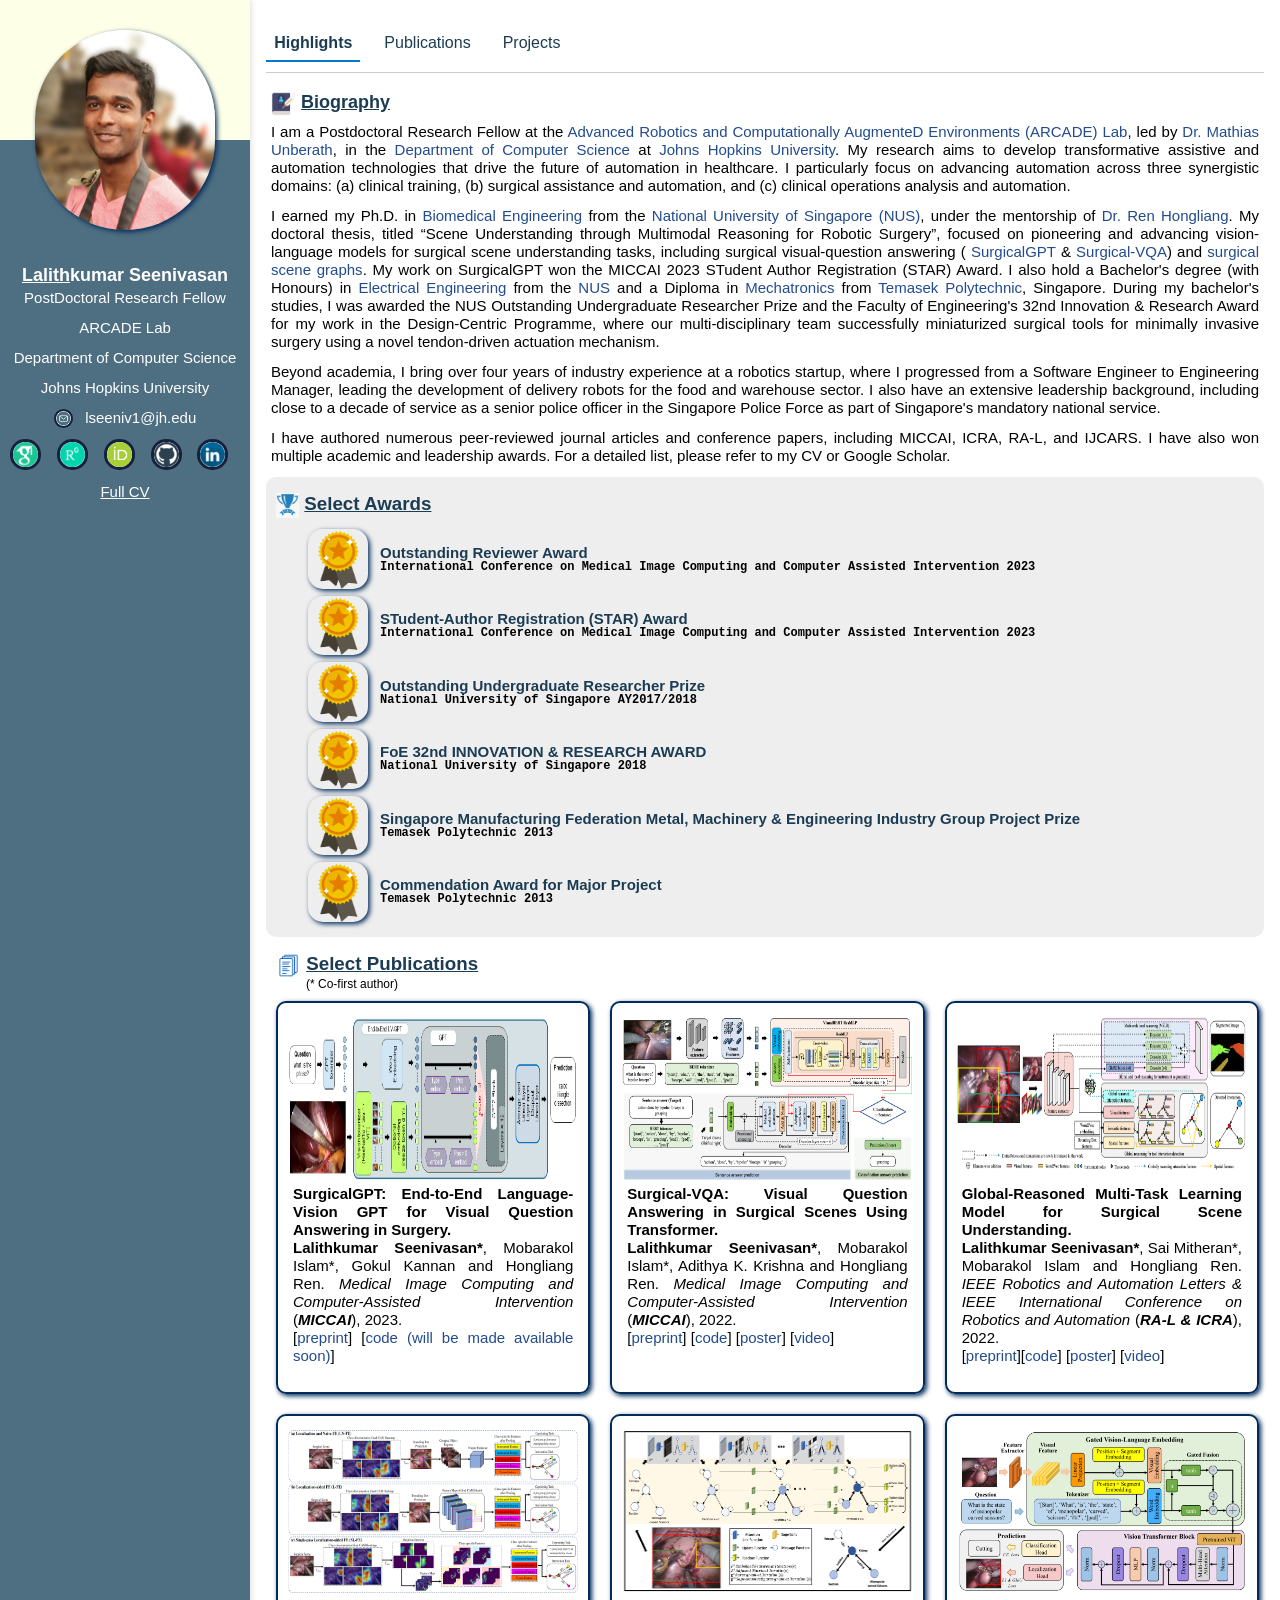
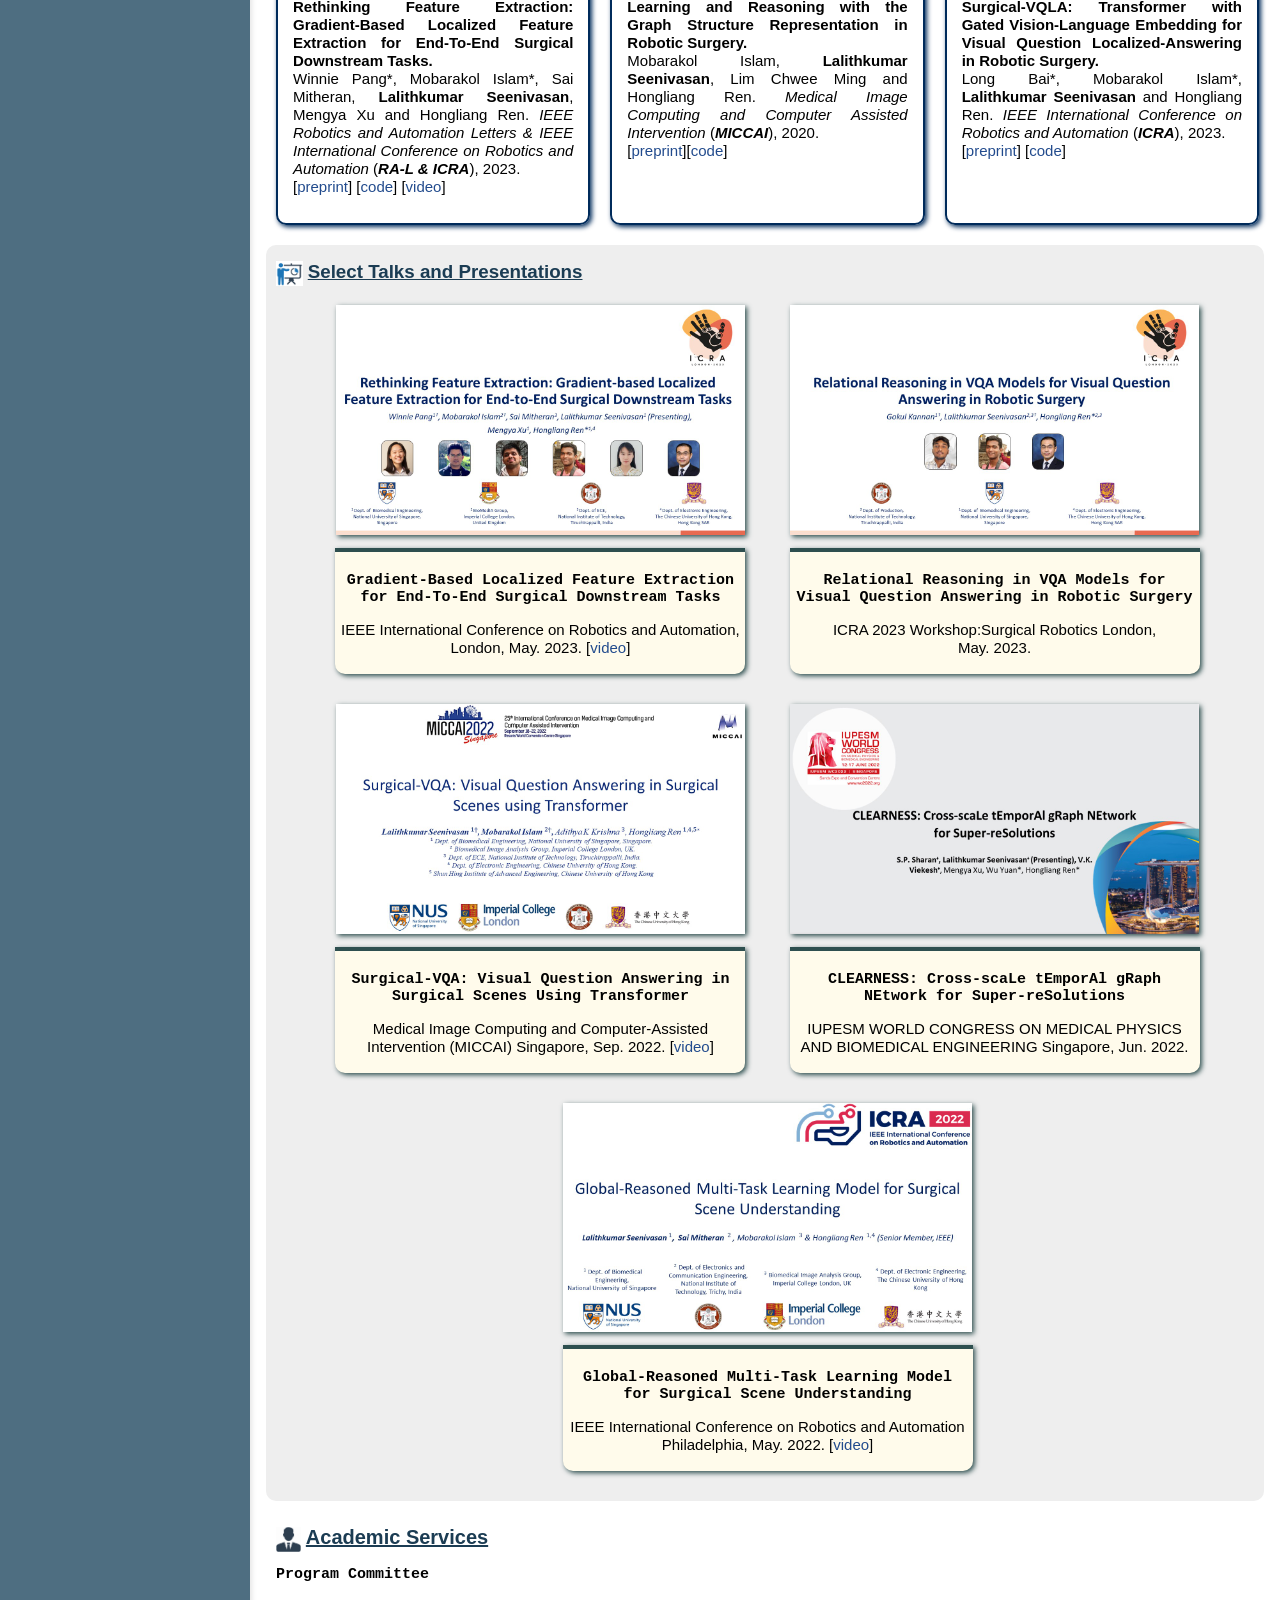
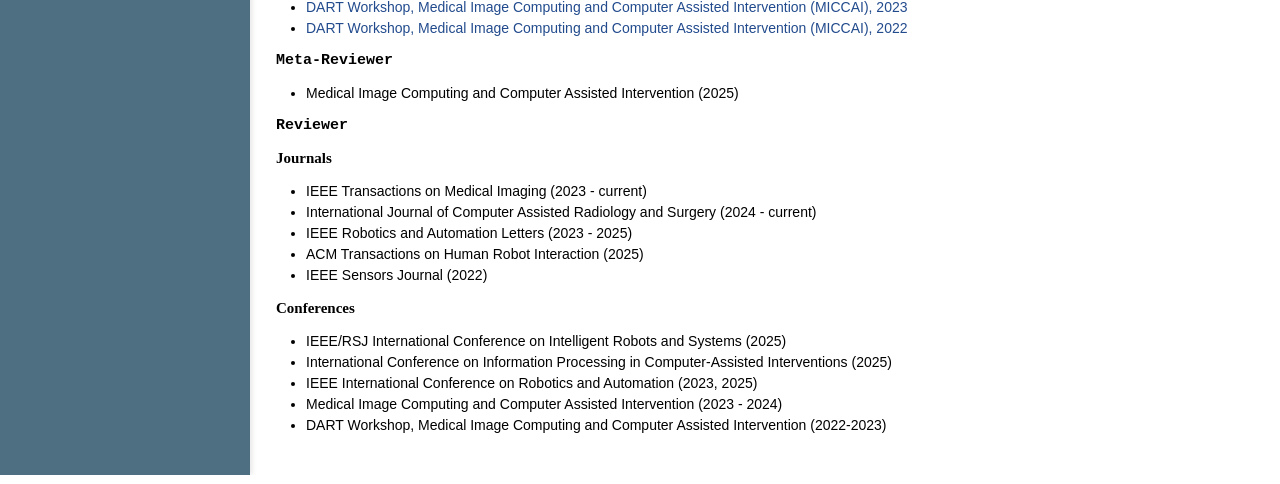
==== commit e1fd8912: "updated_layout" ====
--- a/index.html
+++ b/index.html
@@ -1,71 +1,65 @@
-<!DOCTYPE html PUBLIC "-//W3C//DTD XHTML 1.1//EN" "http://www.w3.org/TR/xhtml11/DTD/xhtml11.dtd">
-<html xmlns="http://www.w3.org/1999/xhtml" xml:lang="en">
-	<head>
-		<title>Seenivasan Lalithkumar&#39;s Homepage</title>
-		<link rel="shortcut icon" href="pic/lalith-icon.png">
-		<meta http-equiv="Content-Type" content="text/html;charset=utf-8" />
-		<meta name="description" content="Seenivasan Lalithkumar&#39;s home page">
-		<meta name="keywords" content="Seenivasan Lalithkumar, Lalithkumar, Seenivasan, lalith, researcher, medical AI" />
-		<meta name="google-site-verification" content="oxvLOLkrGhuP5j1k3XZxSqzG_gz2jVlLImAT0WfH4co" />
-		<!-- <meta name="viewport" content="width=900px, initial-scale=1"> -->
-		<link rel="stylesheet" href="jemdoc.css" type="text/css">
-		<script src="conference.js" type="text/javascript"></script>
-
-	</head>
-	<body id="namecard">
-		<div id="namecardtop">
+<!DOCTYPE html>
+<html lang="en">
+<head>
+  <meta charset="UTF-8" />
+  <meta name="viewport" content="width=device-width, initial-scale=1" />
+  <title>Lalithkumar Seenivasan&#39;s Homepage</title>
+	<link rel="shortcut icon" href="pic/lalith-icon.png">
+	<meta http-equiv="Content-Type" content="text/html;charset=utf-8" />
+		
+  <link rel="stylesheet" href="jemdoc.css" type="text/css">
+</head>
+
+<body>  
+  <div class="sidebar">
+    <div id="namecardtop">
 		</div>
-		<div id="namecardbottom">
+    <div id="namecardbottom">
 			<div id="namecardbottom">
 				<div id="namecardimg"><img src="./pic/lalith2.png"  class="namecard"></div>
 				<div id="namecardtext">
-					<h1>
-						Seenivasan <u>Lalith</u>kumar
-					</h1>
-					<p>
-						<b>PostDoctoral Research Fellow</b><br>
-						<a href="https://arcade.cs.jhu.edu/">ARCADE Lab</a> <br>
-						<a href="https://www.cs.jhu.edu/"> Department of Computer Science</a><br>
-						<a href="https://www.jhu.edu/">Johns Hopkins University</a><br>
-						<a href="mailto:lseeniv1@jh.edu"><img src="./pic/mail.png" height="20px" style="margin-bottom:-5px; border-radius: 10px; border: 2px solid #16213e;"> &nbsp Lalithkumar_@u.nus.edu</a>
-					</p>	
+					<h1><u>Lalith</u>kumar Seenivasan</h1>
+					<p> PostDoctoral Research Fellow</p>
+          <p><a href="https://arcade.cs.jhu.edu/">ARCADE Lab</a></p>
+					<p><a href="https://www.cs.jhu.edu/"> Department of Computer Science</a></p>
+          <p><a href="https://www.jhu.edu/">Johns Hopkins University</a></p>
+          <p><a href="mailto:lseeniv1@jh.edu"><img src="./pic/mail.png" height="15px" style="margin-bottom:-5px; border-radius: 10px; border: 2px solid #16213e;"> &nbsp lseeniv1@jh.edu</a></p>
 					<p> 
 						<a href="https://scholar.google.com/citations?user=btxQyh8AAAAJ&hl=en&oi=ao"><img src="./pic/google_scholar.png" class="icon"></a> &ensp;
 						<a href="https://www.researchgate.net/profile/Lalithkumar-Seenivasan"><img src="./pic/researchgate.png" class="icon"></a> &ensp;
 						<a href="https://orcid.org/0000-0002-0103-1234"><img src="./pic/orcid.jpeg" class="icon"></a> &ensp;
 						<a href="https://github.com/lalithjets"><img src="./pic/github.png" class="icon"></a> &ensp;
-						<a href="https://www.linkedin.com/in/lalithkumar-seenivasan/"><img src="./pic/LinkedIn_s.png" class="icon"></a> &ensp;
-						
+						<a href="https://www.linkedin.com/in/lalithkumar-seenivasan/"><img src="./pic/LinkedIn_s.png" class="icon"></a> &ensp;						
 					</p>
+          <p>
+            <a href="https://github.com/lalithjets/lalithjets.github.io/blob/master/resume/Seenivasan_lalithkumar_resume.pdf"> <u>Full CV</u></a>
+          </p>
 				</div>
 			</div>
-		</div>
-	</body>
+    </div>
+  </div>
 	
-	<body id="content">
-		
-		<div class="buttontab">
-				<button class="button" onclick="openTab(event, 'Highlights')" id="defaultOpen">Highlights</button> &nbsp 
-				<button class="button" onclick="openTab(event, 'Publications')">Publications (Full List)</button> &nbsp
-				<button class="button" onclick="openTab(event, 'Robotic-Projects')">Robotics Projects</button> &nbsp
-				<button class="button" onclick="openTab(event, 'Resume')">Resume</button>
-		</div>
-		
-		<div id="Highlights" class="tabscontent">
-			<div id="biography" class="subheading">
-				<h2 ><img src="./pic/biography.png" class = "hicon"> <u>Short Biography</u></h2>
-
-				<p>
+
+  <div class="main">
+    <div class="tabs">
+      <div class="tab active" onclick="showTab('Highlights')">Highlights</div>
+      <div class="tab" onclick="showTab('publications')">Publications</div>
+      <div class="tab" onclick="showTab('projects')">Projects</div>
+    </div>
+
+    <div id="Highlights" class="tab-content active">
+			<div id="bio">
+        <h2 ><img src="./pic/biography.png" class = "hicon"> <u>Biography</u></h2>
+        <p>
 					I am a Postdoctoral Research Fellow at the <a href="https://arcade.cs.jhu.edu/">Advanced Robotics and Computationally AugmenteD Environments (ARCADE) Lab</a>,
 					led by <a href="https://www.arcade.cs.jhu.edu/people/current/mathias-unberath">Dr. Mathias Unberath</a>, 
-					at <a href="https://www.cs.jhu.edu/"> Department of Computer Science</a>, <a href="https://www.jhu.edu/">Johns Hopkins University</a>. 
-					My research aims to develop trailblazing assistive and automation technologies that transform healthcare. 
-					I particularly focus on transforming healthcare across three complementary domains: (a) clinical training, 
-					(b) surgical assistance and automation, and (c) clinical workflow analysis and optimization.
-
+					in the <a href="https://www.cs.jhu.edu/"> Department of Computer Science</a> at <a href="https://www.jhu.edu/">Johns Hopkins University</a>. 
+					My research aims to develop transformative assistive and automation technologies that drive the future of automation in healthcare. 
+          I particularly focus on advancing automation across three synergistic domains: (a) clinical training, (b) surgical assistance and automation, 
+          and (c) clinical operations analysis and automation.
 				</p>
 
-				<p>
+        <p>
 					I earned my Ph.D. in <a href="https://cde.nus.edu.sg/bme/"> Biomedical Engineering</a> from the <a href="https://www.nus.edu.sg/">National University of Singapore (NUS)</a>, 
 					under the mentorship of <a href="http://www.labren.org/mm/principal-investigator/">Dr. Ren Hongliang</a>. 
 					My doctoral thesis, titled “Scene Understanding through Multimodal Reasoning for Robotic Surgery”, focused on pioneering and 
@@ -92,880 +86,595 @@
 					I have authored numerous peer-reviewed journal articles and conference papers, including MICCAI, ICRA, RA-L, and IJCARS. 
 					I have also won multiple academic and leadership awards. For a detailed list, please refer to my CV or Google Scholar.
 				</p>
+      </div>
+
+      <div id="awards">
+        <h2><img src="./pic/awards.png" class="hicon"/> <u>Select Awards</u></h2>
+        <div id="award_container">
+          <img src="pic/award_ribbon.png" alt="award-title" class="award-title" />
+          <div id="award_text">
+            <h2>Outstanding Reviewer Award</h2>
+            <h3>International Conference on Medical Image Computing and Computer Assisted Intervention 2023</h3>
+          </div>
+        </div>
+
+        <div id="award_container">
+          <img src="pic/award_ribbon.png" alt="award-title" class="award-title" />
+          <div id="award_text">
+            <h2>STudent-Author Registration (STAR) Award</h2>
+            <h3>International Conference on Medical Image Computing and Computer Assisted Intervention 2023</h3>
+          </div>
+        </div>
+				
+        <div id="award_container">
+          <img src="pic/award_ribbon.png" alt="award-title" class="award-title" />
+          <div id="award_text">
+            <h2>Outstanding Undergraduate Researcher Prize</h2>
+            <h3>National University of Singapore AY2017/2018</h3>
+          </div>
+        </div>
+
+        <div id="award_container">
+          <img src="pic/award_ribbon.png" alt="award-title" class="award-title" />
+          <div id="award_text">
+            <h2>FoE 32nd INNOVATION & RESEARCH AWARD</h2>
+            <h3>National University of Singapore 2018</h3>
+          </div>
+        </div>
+
+        <div id="award_container">
+          <img src="pic/award_ribbon.png" alt="award-title" class="award-title" />
+          <div id="award_text">
+            <h2>Singapore Manufacturing Federation Metal, Machinery & Engineering Industry Group Project Prize</h2>
+            <h3>Temasek Polytechnic 2013</h3>
+          </div>
+        </div>
+
+        <div id="award_container">
+          <img src="pic/award_ribbon.png" alt="award-title" class="award-title" />
+          <div id="award_text">
+            <h2>Commendation Award for Major Project</h2>
+            <h3>Temasek Polytechnic 2013</h3>
+          </div>
+        </div>
 			</div>
 
-			<div id="newfeeds" class="subheading">
-				<h2><img src="./pic/news_feeds.png" class="hicon"/> <u>News Feeds</u></h2>
+      <div id="Key-Publications">
+				<h2><img src="./pic/manuscript.png" class="hicon"/> <u>Select Publications</u></h2>
+				<p style="font-size: 12px; margin-top:-10px;margin-left: 30px;">(* Co-first author)</p>
+
+				<div class="keypublicationtiles-container">
+          
+          <div class="keypublicationtile">
+  					<img src="./paper_photos/SurgicalGPT.png" class="key-pub-title"/>
+					  <div id="key-pub-tile-caption">
+						  <p>
+							  <b>SurgicalGPT: End-to-End Language-Vision GPT for Visual  Question Answering in Surgery.</b>
+                  <br>
+                <b>Lalithkumar Seenivasan*</b>, Mobarakol Islam*, Gokul Kannan and Hongliang Ren.
+							  <em>Medical Image Computing and Computer-Assisted Intervention</em> (<i><b>MICCAI</b></i>), 2023.
+							    <br>
+							  [<a href="https://arxiv.org/abs/2304.09974" target="_blank">preprint</a>]
+							  [<a href="https://github.com/lalithjets/" target="_blank">code (will be made available soon)</a>]
+						  </p>
+					  </div>
+				  </div>
 				
-				<div class="scrolling-wrapper">
-
-					<div class="card">
-						<h2>New Position</h2> <h3>[02/2024] </h3>
-						<p> Joined <a href="https://arcade.cs.jhu.edu/" target="_blank"> ARCADE Lab</a> as PostDoctoral Research Fellow.</p> 
-					</div>
-
-					<div class="card">
-						<h2>Completed PhD</h2> <h3>[01/2024] </h3>
-						<p> Successfully defended my Thesis and completed my PhD.</p> 
-					</div>
-					
-					<div class="card">
-						<h2>Conf & Journal Paper</h2> <h3>[06/2023] </h3>
-						<p> A paper on <a href="https://arxiv.org/abs/2304.09974"
-							 target="_blank">SurgicalGPT: End-to-End Language-Vision GPT for Visual Question Answering in Surgery</a> was accepted in   
-							 <a href="https://conferences.miccai.org/2023/en/" target="_blank"> MICCAI 2023</a> Conference.</p> 
-					</div>
-					
-					<div class="card">
-						<h2>Conf WS Presentation</h2><h3>[06/2023]</h3>
-						<p> Presented a long abstract on <a href="https://drive.google.com/file/d/1kYx_XHiS5NvVFThOcVjXyhgVPpP1OEtK/view?usp=sharing" target="_blank">Relational Reasoning in VQA Models for Visual
-							Question Answering in Robotic Surgery</a> accepted in <a href="https://sites.google.com/view/icra2023workshop-surgicalrobot/?pli=1" target="_blank">ICRA 2023 Workshop: Surgical Robotics</a>.</p>
-					</div>
-
-					<div class="card">
-						<h2>Conf Presentation</h2><h3>[05/2023]</h3>
-						<p> Presented 2 papers [<a href="https://discovery.ucl.ac.uk/id/eprint/10159683/1/Rethinking_Feature_Extraction_Gradient-based_Localized_Feature_Extraction_for_End-to-End_Surgical_Downstream_Tasks.pdf"
-							 target="_blank">Gradient-Based Localized Feature Extraction for End-To-End Surgical Downstream Tasks</a> and <a href="https://arxiv.org/pdf/2305.11692v1.pdf" target="_blank">Surgical-VQLA</a>]
-							accepted in <a href="https://www.icra2023.org/" target="_blank">ICRA 2023 Conference</a>.</p>
-					</div>
-
-					<div class="card">
-						<h2>Conference Reviewer</h2><h3>[04/2023 - 05/2023]</h3>
-						<p> Served as a reviewer for 9 papers in <a href="https://conferences.miccai.org/2023/en/" target="_blank"> MICCAI 2023</a> Conference.</p>
-					</div>
-					
-					<div class="card">
-						<h2> Book Chapter </h2><h3> [02/2023] </h3>
-						<p> A book chapter on <a href="https://link.springer.com/chapter/10.1007/978-981-19-5932-5_13" target="_blank">Untethered 
-							Soft Ferromagnetic Quad-Jaws Cootie Catcher with Selectively Coupled Degrees of Freedom </a> was accepted.</p>
-					</div>
-					<div class="card">
-						<h2> Journal Paper </h2><h3> [02/2023] </h3>
-						<p> A paper on <a href="https://arxiv.org/pdf/2302.01049.pdf" target="_blank">Paced-Curriculum Distillation with Prediction 
-							and Label Uncertainty for Image Segmentation</a> accepted in International Journal of Computer Assisted Radiology and Surgery.</p>
-					</div>
-
-					<div class="card">
-						<h2>Conference Paper</h2><h3>[01/2023]</h3>
-						<p> A paper on <a href="https://arxiv.org/pdf/2305.11692v1.pdf" target="_blank">Surgical-VQLA: Transformer with Gated Vision-Language Embedding for 
-							Visual Question Localized-Answering in Robotic Surgery</a> was accepted in <a href="https://www.icra2023.org/" 
-							target="_blank">IEEE ICRA 2023 Conference</a>. </p>
-					</div>
-
-					<div class="card">
-						<h2>Conf & Journal Paper</h2> <h3>[10/2022] </h3>
-						<p> A paper on <a href="https://discovery.ucl.ac.uk/id/eprint/10159683/1/Rethinking_Feature_Extraction_Gradient-based_Localized_Feature_Extraction_for_End-to-End_Surgical_Downstream_Tasks.pdf"
-							 target="_blank">Rethinking Feature Extraction: Gradient-Based Localized Feature Extraction for End-To-End Surgical Downstream Tasks</a> was accepted in both IEEE RA-L Journal 
-							 and  <a href="https://www.icra2023.org/" target="_blank">IEEE ICRA 2023 Conference</a>. </p> 
-					</div>
-
-					<div class="card">
-						<h2>Competition</h2><h3>[09/2022]</h3>
-						<p> Participated in <a href="https://www.synapse.org/#!Synapse:syn28548633/wiki/" target="_blank">SimCol-to-3D 2022 - 3D Reconstruction During Colonoscopy</a> in 
-							<a href="https://conferences.miccai.org/2022/en/" target="_blank">MICCAI 2022 Conference</a>.</p> 
-					</div> 
-
-					<div class="card">
-						<h2>Conf Presentation</h2><h3>[09/2022]</h3>
-						<p> Presenting my paper on <a href="https://arxiv.org/pdf/2206.11053.pdf" target="_blank">Surgical-VQA: Visual Question Answering in Surgical Scenes Using Transformer</a>
-							accepted in <a href="https://conferences.miccai.org/2022/en/" target="_blank">MICCAI 2022 Conference</a>.</p>
-					</div> 
-
-					<div class="card">
-						<h2>Conference Paper</h2><h3>[06/2022]</h3>
-						<p> A paper on <a href="https://arxiv.org/pdf/2206.11053.pdf" target="_blank">Surgical-VQA: Visual Question Answering in Surgical Scenes Using Transformer</a> was accepted 
-							in <a href="https://conferences.miccai.org/2022/en/" target="_blank">MICCAI 2022 Conference</a>. </p> 
-					</div>
-						
-					<div class="card">
-						<h2>Conf Presentation</h2> <h3>[05/2022]</h3>
-						<p> Presented my paper on on <a href="https://arxiv.org/pdf/2201.11957.pdf" target="_blank">Global-Reasoned Multi-Task Learning Model for Surgical Scene Understanding</a> at
-							 <a href="https://www.icra2022.org/" target="_blank">IEEE ICRA 2022 Conference</a>.</p> 
-					</div> 
-
-					<div class="card">
-						<h2>Journal Paper</h2><h3>[05/2022]</h3> 
-						<p> A paper on <a href="https://www.mdpi.com/2313-7673/7/2/68" target="_blank">Biomimetic Incremental Domain Generalization with a Graph Network for Surgical Scene 
-							Understanding</a> was accepted in MDPI Biomimetics Journal. </p>
-					</div>
-
-					<div class="card">
-						<h2>Conf & Journal Paper</h2><h3>[01/2022]</h3>
-						<p> A paper on <a href="https://arxiv.org/pdf/2201.11957.pdf" target="_blank">Global-Reasoned Multi-Task Learning Model for Surgical Scene Understanding</a> was accepted 
-							in both IEEE RA-L Journal and  <a href="https://www.icra2022.org/" target="_blank">IEEE ICRA 2022 Conference</a>. </p>
-					</div>
-
-					<div class="card">
-						<h2>Competition</h2><h3>[10/2021]</h3> 
-						<p> Participated in <a href="https://arxiv.org/pdf/2202.05821.pdf" target="_blank">PEg TRAnsfer Workflow Recognition Challenge Report: Do Multi-Modal Data 
-							Improve Recognition?</a> in <a href="https://www.miccai2021.org/en/" target="_blank">MICCAI 2021 Conference</a>. </p>
-					</div>
-
-					<div class="card">
-						<h2>Competition</h2><h3>[10/2021]</h3>
-						<p> Participated in <a href="https://arxiv.org/pdf/2204.04746.pdf" target="_blank">CholecTriplet2021: A benchmark challenge for surgical action triplet 
-							recognition</a> in <a href="https://www.miccai2021.org/en/" target="_blank">MICCAI 2021 Conference</a>. </p>
-					</div>
-
-					<div class="card">
-						<h2>Conference Workshop</h2><h3>[09/2021]</h3>
-						<p> A paper on <a href="https://arxiv.org/pdf/2109.05263" target="_blank">Class-Distribution-Aware Calibration for Long-Tailed 
-							Visual Recognition</a> is accepted in <a href="https://sites.google.com/view/udlworkshop2021/home?pli=1" target="_blank">UDL Workshop, ICML 2021 Conference</a>. </p>
-					</div>
-
-					<div class="card">
-						<h2>Conference Paper</h2><h3>[08/2021]</h3> 
-						<p> A paper on <a href="https://www.researchgate.net/profile/Liang-Qiu-7/publication/354075045_ScoopNet_6DOF_Pose_Estimation_pipeline_for_Origami-inspired_Worm_Robots/links/62ac796923f3283e3aef5d29/ScoopNet-6DOF-Pose-Estimation-pipeline-for-Origami-inspired-Worm-Robots.pdf" 
-							target="_blank">ScoopNet: 6DOF Pose Estimation pipeline for Origami-inspired Worm Robots</a> was accepted in <a href="https://www.ieee-ras.org/component/rseventspro/event/2009-icdl-2021" target="_blank"> 
-							IEEE ICDL 2021 Conference</a>. </p>
-					</div>
-
-					<div class="card">
-						<h2>Journal Paper</h2><h3>[03/2021]</h3>
-						<p>A paper on <a href="https://ieeexplore.ieee.org/abstract/document/9262941" target="_blank">Shape Tracking of Flexible Morphing Matters 
-							From Depth Images</a> was accepted in IEEE Sensors Journal. </p> 
-					</div>
-
-					<div class="card">
-						<h2>Journal Paper</h2>
-						<h3>[07/2020]</h3>
-						<p> A paper on <a href="https://onlinelibrary.wiley.com/doi/full/10.1002/aisy.202000092" target="_blank">Stent Deployment Detection Using Radio Frequency-Based Sensor and 
-							Convolutional Neural Networks</a> was accepted in Advanced Intelligent Systems Journal. </p>
-					</div>
-						
-					<div class="card">
-						<h2>Book Chapter</h2><h3>[07/2020]</h3> 
-						<p>A book chapter on <a href="https://www.sciencedirect.com/science/article/pii/B9780128213506000123" target="_blank">Tunable stiffness using negative Poisson's ratio toward 
-							load-bearing continuum tubular mechanisms in medical robotics</a> was accepted.</p>
-					</div>
-
-					<div class="card">
-						<h2>Book Chapter</h2><h3>[06/2020]</h3> 
-						<p>A book chapter on <a href="https://www.sciencedirect.com/science/article/pii/B9780128175958000079" target="_blank">Tendon routing and anchoring for cable-driven single-port 
-							surgical manipulators with spring backbones and luminal constraints</a> was accepted. </p>
-					</div>
-						
-					<div class="card">
-						<h2>Conference Paper</h2><h3>[06/2020]</h3> 
-						<p>A paper on <a href="https://arxiv.org/abs/2007.03357" target="_blank">Graph Structure Representation in Robotic Surgery</a> was accepted 
-							in <a href="https://miccai2020.org/en/" target="_blank">MICCAI 2020 Conference</a>.</p>
-					</div>
-						
-					<div class="card">
-						<h2>Start of PhD</h2><h3>[08/2019]</h3>
-						<p> Started my PhD under Prof. Ren Hongliang at National University of Singapore.</p>
-					</div>
-				</div>
-			</div>
-
-			<div id="Key-Publications" class="subheading">
-				<h2><img src="./pic/manuscript.png" class="hicon"/> <u>Key Publications</u></h2>
-				<p style="text-align: center;">(* Co-first author)</p>
-
-				<div class="keypublicationtiles keypublicationtile">
-					<img src="./paper_photos/SurgicalGPT.png" class="key-pub-title"/>
-					<br>
-					<div id="key-pub-tile-caption">
-						<p>
-							 
-							<b>SurgicalGPT: End-to-End <br> Language-Vision GPT for Visual  <br> Question Answering in Surgery.</b> <br>
-							<b>Lalithkumar Seenivasan*</b>, Mobarakol Islam*, <br> Gokul Kannan and Hongliang Ren. <br>
-							<em>Medical Image Computing and Computer-Assisted <br> Intervention</em> (<i><b>MICCAI</b></i>), 2023.
-							<br>
-							[<a href="https://arxiv.org/abs/2304.09974" target="_blank">preprint</a>]
-							[<a href="https://github.com/lalithjets/" target="_blank">code (will be made available soon)</a>]
-							<!-- [<a href="https://drive.google.com/file/d/19RYYjkokXWv5j_Wayjkc6bEKjSXdzaNB/view?usp=sharing" target="_blank">poster</a>]  -->
-							<!-- [<a href="https://youtu.be/4Db8NSEW-FY" target="_blank">video</a>]  -->
-						</p>
-					</div>
-				</div>
-				
-				<div class="keypublicationtiles keypublicationtile">
-					<img src="./paper_photos/Surgical_VQA.png" class="key-pub-title"/>
-					<br>
-					<div id="key-pub-tile-caption">
-						<p>
-							<b>Surgical-VQA: Visual Question <br> Answering in Surgical Scenes <br> Using Transformer.</b> <br>
-							<b>Lalithkumar Seenivasan*</b>, Mobarakol Islam*, <br> Adithya K. Krishna and Hongliang Ren. <br>
-							<em>Medical Image Computing and Computer-Assisted <br> Intervention</em> (<i><b>MICCAI</b></i>), 2022.
-							<br>
-							[<a href="https://arxiv.org/pdf/2206.11053.pdf" target="_blank">preprint</a>]
-							[<a href="https://github.com/lalithjets/Surgical_VQA" target="_blank">code</a>]
-							[<a href="https://drive.google.com/file/d/19RYYjkokXWv5j_Wayjkc6bEKjSXdzaNB/view?usp=sharing" target="_blank">poster</a>] 
-							[<a href="https://youtu.be/4Db8NSEW-FY" target="_blank">video</a>] 
-						</p>
-					</div>
-				</div>
-				
-				<div class="keypublicationtiles keypublicationtile">
-					<img src="./paper_photos/Global-Reasoned_Multi-Task_Learning.png" class="key-pub-title"/>
-					<br>
-					<div id="key-pub-tile-caption">
-						<p>
-							<b>Global-Reasoned Multi-Task <br> Learning Model for Surgical <br> Scene Understanding. </b><br>
-							<b>Lalithkumar Seenivasan*</b>, Sai Mitheran*, <br> Mobarakol Islam and Hongliang Ren. <br>
-							<em>IEEE Robotics and Automation Letters & IEEE International <br> Conference on Robotics and Automation</em> (<i><b>RA-L & ICRA</b></i>), 2022.
-							<br>
-							[<a href="https://arxiv.org/pdf/2201.11957.pdf" target="_blank">preprint</a>][<a href="https://github.com/lalithjets/Global-reasoned-multi-task-model" target="_blank">code</a>]
-							[<a href="https://drive.google.com/file/d/1deAY5ThZRm9Y3AFX3ArIvde-LdE8imfx/view?usp=sharing" target="_blank">poster</a>]
-							[<a href="https://youtu.be/UOIcp3y4o1U" target="_blank">video</a>] 
-						</p>
-					</div>
-				</div>
-
-				
-				  
-				<div class="keypublicationtiles keypublicationtile">
-					<img src="./paper_photos/Rethinking Feature Extraction.png" class="key-pub-title"/>
-					<br>
-					<div id="key-pub-tile-caption">
-						<p>
-							<b>Rethinking Feature Extraction: Gradient-Based <br> Localized Feature Extraction for <br> End-To-End Surgical Downstream Tasks.</b> <br>
-							Winnie Pang*, Mobarakol Islam*, Sai Mitheran, <b>Lalithkumar <br> Seenivasan</b>, Mengya Xu and Hongliang Ren. <br>
-							<em>IEEE Robotics and Automation Letters & IEEE International <br> Conference on Robotics and Automation</em> (<i><b>RA-L & ICRA</b></i>), 2023.
-							<br>
-							[<a href="https://discovery.ucl.ac.uk/id/eprint/10159683/1/Rethinking_Feature_Extraction_Gradient-based_Localized_Feature_Extraction_for_End-to-End_Surgical_Downstream_Tasks.pdf" target="_blank">preprint</a>]
-							[<a href="https://github.com/PangWinnie0219/GradCAMDownstreamTask" target="_blank">code</a>]
-							[<a href="https://youtu.be/wPvV8IvS2tE" target="_blank">video</a>] 
-						</p>
-					</div>
-				</div>
-
-				
-				<div class="keypublicationtiles keypublicationtile">
-					<img src="paper_photos/Learning_Reasoning_Surgical_Graph.png" class="key-pub-title"/>
-					<br>
-					<div id="key-pub-tile-caption">
-						<p>
-							<b>Learning and Reasoning with <br> the Graph Structure Representation <br> in Robotic Surgery. </b><br>
-							Mobarakol Islam, <b>Lalithkumar Seenivasan</b>, <br> Lim Chwee Ming and Hongliang Ren. <br>
-							<em>Medical Image Computing and Computer Assisted <br> Intervention</em> (<i><b>MICCAI</b></i>), 2020. 
-							<br> 
-							[<a href="https://arxiv.org/pdf/2007.03357.pdf" target="_blank">preprint</a>][<a href="https://github.com/mobarakol/Surgical_SceneGraph_Generation" target="_blank">code</a>] 
-						</p>
-					</div>
-				</div>
-
-
-				<div class="keypublicationtiles keypublicationtile">
-					<img src="./paper_photos/Surgical_VQLA.png" class="key-pub-title"/>
-					<br>
-					<div id="key-pub-tile-caption">
-						<p>
-							<b>Surgical-VQLA: Transformer with Gated <br> Vision-Language Embedding for Visual Question <br> Localized-Answering in Robotic Surgery.</b> <br>
-							Long Bai*, Mobarakol Islam*, <br> <b>Lalithkumar Seenivasan</b> and Hongliang Ren. <br>
-							<em>IEEE International Conference on Robotics and Automation <br> </em> (<i><b>ICRA</b></i>), 2023.
-							<br>
-							[<a href="https://arxiv.org/pdf/2305.11692v1.pdf" target="_blank">preprint</a>]
-							[<a href="https://github.com/longbai1006/surgical-vqla" target="_blank">code</a>]
-							<!-- [<a href="https://drive.google.com/file/d/19RYYjkokXWv5j_Wayjkc6bEKjSXdzaNB/view?usp=sharing" target="_blank">poster</a>]  -->
-							<!-- [<a href="https://youtu.be/4Db8NSEW-FY" target="_blank">video</a>]  -->
-						</p>
-					</div>
-				</div>
-
-				
-				<!-- <div class="keypublicationtiles keypublicationtile">
-					<img src="./paper_photos/TA_MTL.png" class="key-pub-title"/>
-					<br>
-					<div id="key-pub-tile-caption">
-						<p>
-							<b>Task-aware asynchronous multi-task model with class <br> incremental contrastive learning for surgical <br> scene understanding. </b><br>
-							<b>Lalithkumar Seenivasan</b>, Mobarakol Islam, Mengya Xu, <br> Chwee Ming Lim and Hongliang Ren. <br>
-							<em>International Journal of Computer Assisted Radiology and <br> Surgery</em> (<i><b>IJCARS</b></i>), 2023.
-							<br>
-							[<a href="https://arxiv.org/pdf/2211.15327.pdf" target="_blank">preprint</a>]
-							[<a href="https://github.com/lalithjets/Domain-adaptation-in-MTL" target="_blank">code</a>]
-						</p>
-					</div>
-				</div> -->
-
-				<!-- <div class="keypublicationtiles keypublicationtile">
-					<img src="paper_photos/pcd.png" class="key-pub-title"/>
-					<br>
-					<div id="key-pub-tile-caption">
-						<p>
-							<b> Paced-Curriculum Distillation <br> with Prediction and Label Uncertainty <br> for Image Segmentation</b> <br>
-							Mobarakol Islam*, <b>Lalithkumar Seenivasan*</b>, SP Sharan, <br> VK Viekash, Bhavesh Gupta, Ben Glocker and Hongliang Ren. <br>
-							<em>International Journal of Computer Assisted <br> Radiology and Surgery</em> (<i><b>IJCARS</b></i>), 2023.
-							<br> 
-							[<a href="https://arxiv.org/pdf/2302.01049.pdf" target="_blank">preprint</a>]
-							[<a href="https://github.com/mobarakol/P-CD" target="_blank">code</a>]
-						</p>
-					</div>
-				</div> -->
-			</div>
-			
-			<div id="dataset" class="subheading" height="200px">
-				<h2><img src="./pic/dataset.png" class="hicon" style="border-radius: 10px;"/> <u>Dataset Release</u></h2>
-				
-				<div class="datasettiles datasettile">
-					<h2>PSIAVA-VQA</h2>
-					<h3><a href="https://drive.google.com/drive/folders/1hu_yK27Xz2_lvjjZ97-WF2MK_JO14MWI" target="_blank">Dataset</a></h3>
-					<p>
-						Will be Published in MICCAI2023 <br>
-						<a href="https://arxiv.org/abs/2304.09974" target="_blank">
-							SurgicalGPT: End-to-End Language-Vision <br> 
-							GPT for Visual Question Answering in Surgery</a>
-						<br>
-					</p>
-				</div>
-				
-				<div class="datasettiles datasettile">
-					<h2>Cholec80-VQA</h2>
-					<h3><a href="https://drive.google.com/drive/folders/1hu_yK27Xz2_lvjjZ97-WF2MK_JO14MWI" target="_blank">Dataset</a></h3>
-					<p>
-						Published in MICCAI2022 <br>
-						<a href="https://link.springer.com/chapter/10.1007/978-3-031-16449-1_4" target="_blank">
-							Surgical-VQA: Visual Question Answering <br>
-							in Surgical Scenes Using Transformer</a>
-						<br>
-					</p>
-				</div>
-
-				<div class="datasettiles datasettile">
-					<h2>EndoVis18-VQA</h2>
-					<h3><a href="https://drive.google.com/file/d/16G_Pf4E9KjVq7j_7BfBKHg0NyQQ0oTxP" target="_blank">Dataset</a></h3>
-					<p>
-						Published in MICCAI2020 paper <br>
-						<a href="https://link.springer.com/chapter/10.1007/978-3-030-59716-0_60" target="_blank">
-						Learning and Reasoning with the Graph <br>
-						Structure Representation in Robotic Surgery</a> 
-					</p>
-				</div>
-
-				<div class="datasettiles datasettile">
-					<h2>EndoVis18-Scene Graph</h2>
-					<h3><a href="https://drive.google.com/file/d/16G_Pf4E9KjVq7j_7BfBKHg0NyQQ0oTxP" target="_blank">Dataset</a></h3>
-					<p>
-						Published in MICCAI2020 paper <br>
-						<a href="https://link.springer.com/chapter/10.1007/978-3-030-59716-0_60" target="_blank">
-						Learning and Reasoning with the Graph <br>
-						Structure Representation in Robotic Surgery</a> 
-					</p>
-				</div>
-			</div>	
-			
-			<div id="awards" class="subheading">
-				<h2><img src="./pic/awards.png" class="hicon"/> <u>Academic Awards</u></h2>
-
-				<div class="awardtiles awardtile">
-					<img src="pic/award_ribbon.png" class="award-title"/>
-					<br>
-					<div id="award-tile-caption">
-						<h2> <br> Outstanding Reviewer <br> Award <br>  </h2>
-						<h3> International Conference on Medical <br> Image Computing and Computer <br> Assisted Intervention 2023 </h3>
-					</div>
-				</div>
-				
-				<div class="awardtiles awardtile">
-					<img src="pic/award_ribbon.png" class="award-title"/>
-					<br>
-					<div id="award-tile-caption">
-						<h2> <br> STudent-Author Registration  <br> (STAR) Awards <br>  </h2>
-						<h3> International Conference on Medical <br> Image Computing and Computer <br> Assisted Intervention 2023 </h3>
-					</div>
-				</div>
-				
-
-				<div class="awardtiles awardtile">
-					<img src="pic/award_ribbon.png" class="award-title"/>
-					<br>
-					<div id="award-tile-caption">
-						<h2> <br> Outstanding Undergraduate <br> Researcher Prize <br>  <br> </h2>
-						<h3>National University of Singapore<br>AY2017/2018</h3>
-					</div>
-				</div>
-
-				<div class="awardtiles awardtile">
-					<img src="pic/award_ribbon.png" class="award-title"/>
-					<br>
-					<div id="award-tile-caption">
-						<h2> <br> FoE 32nd INNOVATION <br> & RESEARCH AWARD <br>  <br> </h2>
-						<h3>National University of Singapore <br> 2018</h3>
-					</div>
-				</div>
-
-				<div class="awardtiles awardtile">
-					<img src="pic/award_ribbon.png" class="award-title"/>
-					<br>
-					<div id="award-tile-caption">
-						<h2> Singapore Manufacturing <br> Federation Metal, <br> Machinery & Engineering <br> Industry Group Project Prize </h2> 
-						<h3> Temasek Polytechnic <br> 2013</h3>
-					</div>
-				</div>
-
-				<div class="awardtiles awardtile">
-					<img src="pic/award_ribbon.png" class="award-title"/>
-					<br>
-					<div id="award-tile-caption">
-						<h2> <br> Commendation Award <br> for Major Project <br> <br></h2>
-						<h3> Temasek Polytechnic <br> 2013</h3>
-					</div>
-				</div>
-			</div>
-
-			<div id="talks" class="subheading">
-
-				<h2><img src="./pic/talks.png" class="hicon"/> <u>Key Talks and Presentations</u></h2>
-				<div class="talktiles talktile">
+				  <div class="keypublicationtile">
+					  <img src="./paper_photos/Surgical_VQA.png" class="key-pub-title"/>
+					  <div id="key-pub-tile-caption">
+						  <p>
+							  <b>Surgical-VQA: Visual Question Answering in Surgical Scenes Using Transformer.</b> 
+                  <br>
+							  <b>Lalithkumar Seenivasan*</b>, Mobarakol Islam*, Adithya K. Krishna and Hongliang Ren.
+							  <em>Medical Image Computing and Computer-Assisted Intervention</em> (<i><b>MICCAI</b></i>), 2022.
+							    <br>
+							  [<a href="https://arxiv.org/pdf/2206.11053.pdf" target="_blank">preprint</a>]
+							  [<a href="https://github.com/lalithjets/Surgical_VQA" target="_blank">code</a>]
+							  [<a href="https://drive.google.com/file/d/19RYYjkokXWv5j_Wayjkc6bEKjSXdzaNB/view?usp=sharing" target="_blank">poster</a>] 
+							  [<a href="https://youtu.be/4Db8NSEW-FY" target="_blank">video</a>] 
+						  </p>
+					  </div>
+				  </div>
+
+          <div class="keypublicationtile">
+					  <img src="./paper_photos/Global-Reasoned_Multi-Task_Learning.png" class="key-pub-title"/>
+  					<div id="key-pub-tile-caption">
+	  					<p>
+		  					<b>Global-Reasoned Multi-Task Learning Model for Surgical Scene Understanding. </b>
+                <br>
+			  				<b>Lalithkumar Seenivasan*</b>, Sai Mitheran*, Mobarakol Islam and Hongliang Ren. 
+				  			<em>IEEE Robotics and Automation Letters & IEEE International Conference on Robotics and Automation</em> (<i><b>RA-L & ICRA</b></i>), 2022.
+					  		  <br>
+						  	[<a href="https://arxiv.org/pdf/2201.11957.pdf" target="_blank">preprint</a>][<a href="https://github.com/lalithjets/Global-reasoned-multi-task-model" target="_blank">code</a>]
+							  [<a href="https://drive.google.com/file/d/1deAY5ThZRm9Y3AFX3ArIvde-LdE8imfx/view?usp=sharing" target="_blank">poster</a>]
+							  [<a href="https://youtu.be/UOIcp3y4o1U" target="_blank">video</a>] 
+						  </p>
+					  </div>
+				  </div>
+
+          <div class="keypublicationtile">
+					  <img src="./paper_photos/Rethinking Feature Extraction.png" class="key-pub-title"/>
+					  <div id="key-pub-tile-caption">
+						  <p>
+							  <b>Rethinking Feature Extraction: Gradient-Based Localized Feature Extraction for End-To-End Surgical Downstream Tasks.</b> 
+                  <br>
+							  Winnie Pang*, Mobarakol Islam*, Sai Mitheran, <b>Lalithkumar Seenivasan</b>, Mengya Xu and Hongliang Ren. 
+							  <em>IEEE Robotics and Automation Letters & IEEE International Conference on Robotics and Automation</em> (<i><b>RA-L & ICRA</b></i>), 2023.
+							    <br>
+							  [<a href="https://discovery.ucl.ac.uk/id/eprint/10159683/1/Rethinking_Feature_Extraction_Gradient-based_Localized_Feature_Extraction_for_End-to-End_Surgical_Downstream_Tasks.pdf" target="_blank">preprint</a>]
+							  [<a href="https://github.com/PangWinnie0219/GradCAMDownstreamTask" target="_blank">code</a>]
+							  [<a href="https://youtu.be/wPvV8IvS2tE" target="_blank">video</a>] 
+						  </p>
+					  </div>
+				  </div>
+
+          <div class="keypublicationtile">
+					  <img src="paper_photos/Learning_Reasoning_Surgical_Graph.png" class="key-pub-title"/>
+					  <div id="key-pub-tile-caption">
+						  <p>
+							  <b>Learning and Reasoning with the Graph Structure Representation in Robotic Surgery. </b>
+                  <br>
+							  Mobarakol Islam, <b>Lalithkumar Seenivasan</b>, Lim Chwee Ming and Hongliang Ren.
+							  <em>Medical Image Computing and Computer Assisted Intervention</em> (<i><b>MICCAI</b></i>), 2020. 
+							    <br> 
+							  [<a href="https://arxiv.org/pdf/2007.03357.pdf" target="_blank">preprint</a>][<a href="https://github.com/mobarakol/Surgical_SceneGraph_Generation" target="_blank">code</a>] 
+						  </p>
+					  </div>
+				  </div>
+
+          <div class="keypublicationtile">
+					  <img src="./paper_photos/Surgical_VQLA.png" class="key-pub-title"/>
+					    <div id="key-pub-tile-caption">
+						    <p>
+							    <b>Surgical-VQLA: Transformer with Gated Vision-Language Embedding for Visual Question Localized-Answering in Robotic Surgery.</b> 
+                    <br>
+							    Long Bai*, Mobarakol Islam*, <b>Lalithkumar Seenivasan</b> and Hongliang Ren.
+							    <em>IEEE International Conference on Robotics and Automation </em> (<i><b>ICRA</b></i>), 2023.
+							      <br>
+							    [<a href="https://arxiv.org/pdf/2305.11692v1.pdf" target="_blank">preprint</a>]
+							    [<a href="https://github.com/longbai1006/surgical-vqla" target="_blank">code</a>]
+						    </p>
+					    </div>
+				  </div>
+        </div>			
+  		</div>
+
+      <div id="talks">
+				<h2><img src="./pic/talks.png" class="hicon"/> <u>Select Talks and Presentations</u></h2>
+        <div class="talktile">
 					<img src="talk_slide_pic/talk_E2E_icra23.jpg" class="talk-title"/>
 					<br>
 					<div id="talk-tile-caption">
-						<h3> Gradient-Based Localized Feature <br> Extraction for End-To-End <br> Surgical Downstream Tasks </h3>
+						<h3> Gradient-Based Localized Feature Extraction for End-To-End Surgical Downstream Tasks </h3>
 						<p>
-							IEEE International Conference on Robotics <br> and Automation, London, May. 2023.  [<a href="https://youtu.be/wPvV8IvS2tE" target="_blank">video</a>]
+							IEEE International Conference on Robotics and Automation, London, May. 2023.  [<a href="https://youtu.be/wPvV8IvS2tE" target="_blank">video</a>]
 						</p>
 					</div>
 				</div>
-				<div class="talktiles talktile">
+				<div class="talktile">
 					<img src="talk_slide_pic/talk_rr_vqa_icra23_ws.jpg" class="talk-title"/>
 					<br>
 					<div id="talk-tile-caption">
-						<h3> Relational Reasoning in VQA Models <br> for Visual Question Answering <br> in Robotic Surgery</h3>
+						<h3> Relational Reasoning in VQA Models for Visual Question Answering in Robotic Surgery</h3>
 						<p>
-							ICRA 2023 Workshop:Surgical Robotics <br> London, Msy. 2023.
+							ICRA 2023 Workshop:Surgical Robotics London, <br> May. 2023.
 						</p>
 					</div>
 				</div>
-				<div class="talktiles talktile">
+				<div class="talktile">
 					<img src="talk_slide_pic/talk_surgical_vqa.jpg" class="talk-title"/>
 					<br>
 					<div id="talk-tile-caption">
-						<h3> Surgical-VQA: Visual Question Answering <br> in Surgical Scenes Using Transformer</h3>
+						<h3> Surgical-VQA: Visual Question Answering in Surgical Scenes Using Transformer</h3>
 						<p>
-							Medical Image Computing and Computer-<br>Assisted Intervention (MICCAI) <br> Singapore, Sep. 2022. [<a href="https://youtu.be/4Db8NSEW-FY" target="_blank">video</a>]
+							Medical Image Computing and Computer-Assisted Intervention (MICCAI) Singapore, Sep. 2022. [<a href="https://youtu.be/4Db8NSEW-FY" target="_blank">video</a>]
 						</p>
 					</div>
 				</div>
-				<div class="talktiles talktile">
+				<div class="talktile">
 					<img src="talk_slide_pic/talk_clearness.jpg" class="talk-title"/>
 					<br>
 					<div id="talk-tile-caption">
-						<h3>CLEARNESS: Cross-scaLe tEmporAl <br> gRaph NEtwork for Super-reSolutions</h3>
+						<h3>CLEARNESS: Cross-scaLe tEmporAl gRaph NEtwork for Super-reSolutions</h3>
 						<p>
-							IUPESM WORLD CONGRESS ON MEDICAL <br>PHYSICS AND BIOMEDICAL ENGINEERING <br> Singapore, Jun. 2022.
+							IUPESM WORLD CONGRESS ON MEDICAL PHYSICS AND BIOMEDICAL ENGINEERING Singapore, Jun. 2022.
 						</p>
 					</div>
 				</div>
-				<div class="talktiles talktile">
+				<div class="talktile">
 					<img src="talk_slide_pic/talk_global_ssu.jpg" class="talk-title"/>
 					<br>
 					<div id="talk-tile-caption">
-						<h3>Global-Reasoned Multi-Task Learning <br> Model for Surgical Scene Understanding</h3>
+						<h3>Global-Reasoned Multi-Task Learning Model for Surgical Scene Understanding</h3>
 						<p>
-							IEEE International Conference on <br> Robotics and Automation <br> Philadelphia, May. 2022.  [<a href="https://youtu.be/UOIcp3y4o1U" target="_blank">video</a>]
+							IEEE International Conference on Robotics and Automation Philadelphia, May. 2022.  [<a href="https://youtu.be/UOIcp3y4o1U" target="_blank">video</a>]
 						</p>
 					</div>
 				</div>
 			</div>
-
-			<div id="academic-services" class="subheading">
-				<h2><img src="./pic/services.png" class="hicon"> <u>Academic Services</u></h2>
-				
-				<h3>Program Committee</h3> </li>
-				<p>
-					<a href="https://sites.google.com/view/dart2022/home" target="_blank"> DART Workshop, Medical Image Computing and Computer Assisted Intervention (MICCAI), 2022. </a></li>
-				</p>
-
-				<h3>Reviewer</h3>
-				<p>
-					Medical Image Computing and Computer Assisted Intervention (MICCAI 2023)<br>
-					IEEE Transactions on Medical Imaging (2023)<br>
-					IEEE International Conference on Robotics and Automation (2023)<br>
-					DART Workshop, Medical Image Computing and Computer Assisted Intervention (2022)<br>
-					IEEE Sensors  Journal (2022)
-				</p>
-					
-			</div>
-
-			<div id="footer" class="subheading">	
-				<!-- <script type='text/javascript' id='clustrmaps' src='//cdn.clustrmaps.com/map_v2.js?cl=ffffff&w=400&t=n&d=9M3ueKzaQxglq5AGb6vfsCiCDSIwT_1Zt8bGvgRFK3I'></script> -->
-				<h3> &copy; Seenivasan Lalithkumar | Last updated: Feb 2024 </h3>
-			</div>
-		</div>
-				
-		<div id="Publications" class="tabscontent">
-			<!-- <div id="publication-charts">
-				<div id="conference_chart" class="publication-chart"></div>
-				<div id="journal_chart" class="publication-chart"></div>
-				<script src="https://canvasjs.com/assets/script/canvasjs.min.js"></script>
-			</div> -->
-			
-			<div id="conf-journal-publication" class="subheading">
-				<h2>	<img src="./pic/manuscript.png" class="hicon"> <u>Conference and Journal Publications</u></h2>
-
-				<div id="conf-journal-publication-list">
-
-					<div class="publicationstiles publicationstile">
-						<table>
-							<tr>
-								<td>
-									<img src="./paper_photos/SurgicalGPT.png" class = "publications-img-tile">
-								</td>
-								<td class ="publications-caption"> 
-									<h3>SurgicalGPT: End-to-End <br> Language-Vision GPT for Visual  <br> Question Answering in Surgery. </h3>
-									<b>Lalithkumar Seenivasan*</b>, Mobarakol Islam*, <br> Gokul Kannan <br> and Hongliang Ren. <br> 
-									<em>Medical Image Computing and Computer- <br> Assisted Intervention</em> (<i><b>MICCAI</b></i>), 2023. <br>
-								</td>
-							</tr>
-						</table>
-						<br>
-						[<a href="https://arxiv.org/abs/2304.09974" target="_blank">preprint</a>]
-						[<a href="https://github.com/lalithjets/" target="_blank">code (will be made available soon)</a>]
-					</div>
-
-					<div class="publicationstiles publicationstile">
-						<table>
-							<tr>
-								<td>
-									<img src="./paper_photos/Surgical_VQLA.png" class = "publications-img-tile">
-								</td>
-								<td class ="publications-caption"> 
-									<h3> Surgical-VQLA: Transformer with Gated <br> Vision-Language Embedding for <br> Visual Question Localized-Answering <br> in Robotic Surgery. </h3>
-									Long Bai*, Mobarakol Islam*, <br> <b>Lalithkumar Seenivasan</b> and Hongliang Ren. <br> 
-									<em>IEEE International Conference on Robotics <br> and Automation </em> (<i><b>ICRA</b></i>), 2023. <br>
-								</td>
-							</tr>
-						</table>
-						<br>
-						[<a href="https://arxiv.org/pdf/2305.11692v1.pdf" target="_blank">preprint</a>]
-						[<a href="https://github.com/longbai1006/surgical-vqla" target="_blank">code</a>]
-					</div>
-					
-					<div class="publicationstiles publicationstile">
-						<table>
-							<tr>
-								<td>
-									<img src="./paper_photos/pcd.png" class = "publications-img-tile">
-								</td>
-								<td class ="publications-caption"> 
-									<h3> Paced-Curriculum Distillation with <br> Prediction and Label Uncertainty for <br> Image Segmentation. </h3>
-									Mobarakol Islam*, <b>Lalithkumar Seenivasan*</b>, <br> SP Sharan, VK Viekash, Bhavesh Gupta, <br> Ben Glocker and Hongliang Ren. <br>
-									<em>International Journal of Computer Assisted <br> Radiology and Surgery</em> (<i><b>IJCARS</b></i>), 2023. <br>
-								</td>
-							</tr>
-						</table>
-						<br>
-						[<a href="https://arxiv.org/pdf/2302.01049.pdf" target="_blank">preprint</a>]
-						[<a href="https://github.com/mobarakol/P-CD" target="_blank">code</a>]
-					</div>
-
-					<div class="publicationstiles publicationstile">
-						<table>
-							<td>
-								<img src="./paper_photos/TA_MTL.png" class = "publications-img-tile">
-							</td>
-							<td class ="publications-caption"> 
-								<h3>Task-aware asynchronous multi-task <br> model with class incremental contrastive <br> learning for surgical scene understanding. </h3>
-								<b>Lalithkumar Seenivasan</b>, Mobarakol Islam, <br> Mengya Xu, Chwee Ming Lim <br> and Hongliang Ren. <br>
-								<em>International Journal of Computer Assisted <br> Radiology and Surgery</em> (<i><b>IJCARS</b></i>), 2023. <br>
-							</td>
-						</table>
-						<br>
-						[<a href="https://arxiv.org/pdf/2211.15327.pdf" target="_blank">preprint</a>]
-						[<a href="https://github.com/lalithjets/Domain-adaptation-in-MTL" target="_blank">code</a>]
-					</div>
-
-					<div class="publicationstiles publicationstile">
-						<table>
-							<td>
-								<img src="./paper_photos/Rethinking Feature Extraction.png" class = "publications-img-tile">
-							</td>
-							<td class ="publications-caption"> 
-								<h3>Rethinking Feature Extraction: Gradient- <br> Based Localized Feature Extraction for <br> End-To-End Surgical Downstream Tasks. </h3>
-								Winnie Pang*, Mobarakol Islam*, Sai Mitheran, <br> <b>Lalithkumar Seenivasan</b>, Mengya Xu and Hongliang Ren. <br>
-								<em>IEEE Robotics and Automation Letters & IEEE <br> International Conference on Robotics and <br> Automation</em> (<i><b>RA-L & ICRA</b></i>), 2023.<br>
-								
-							</td>
-						</table>
-						<br>
-						[<a href="https://discovery.ucl.ac.uk/id/eprint/10159683/1/Rethinking_Feature_Extraction_Gradient-based_Localized_Feature_Extraction_for_End-to-End_Surgical_Downstream_Tasks.pdf" target="_blank">preprint</a>]
-						[<a href="https://github.com/PangWinnie0219/GradCAMDownstreamTask" target="_blank">code</a>]
-						[<a href="https://youtu.be/wPvV8IvS2tE" target="_blank">video</a>] 
-					</div>
-					
-					<div class="publicationstiles publicationstile">
-						<table>
-							<td>
-								<img src="./paper_photos/Surgical_VQA.png" class = "publications-img-tile">
-							</td>
-							<td class ="publications-caption"> 
-								<h3> Surgical-VQA: Visual Question <br> Answering in Surgical Scenes <br> Using Transformer. </h3>
-								<b>Lalithkumar Seenivasan*</b>, Mobarakol Islam*, <br> Adithya K. Krishna <br> and Hongliang Ren. <br>
-								<em>Medical Image Computing and Computer- <br> Assisted Intervention</em> (<i><b>MICCAI</b></i>), 2022. <br>
-								</td>
-						</table>
-						<br>
-						[<a href="https://arxiv.org/pdf/2206.11053.pdf" target="_blank">preprint</a>]
-						[<a href="https://github.com/lalithjets/Surgical_VQA" target="_blank">code</a>]
-						[<a href="https://drive.google.com/file/d/19RYYjkokXWv5j_Wayjkc6bEKjSXdzaNB/view?usp=sharing" target="_blank">poster</a>] 
-						[<a href="https://youtu.be/4Db8NSEW-FY" target="_blank">video</a>] 
-							
-					</div>
-
-					<div class="publicationstiles publicationstile">
-						<table>
-							<td>
-								<img src="paper_photos/biomimetic.png" class = "publications-img-tile">
-							</td>
-							<td class ="publications-caption"> 
-								<h3> Biomimetic Incremental Domain <br> Generalization with a Graph Network <br> for Surgical Scene Understanding. </h3>
-								<b>Lalithkumar Seenivasan</b>, Mobarakol Islam,  <br> Chi-Fai Ng, Chwee Ming Lim <br> and Hongliang Ren. <br>
-								<em>MDPI Biomimetics Journal</em> <br> (<i><b>Biomimetics</b></i>), 2022.  <br>
-							</td>
-						</table>
-						<br>
-						[<a href="https://www.mdpi.com/2313-7673/7/2/68" target="_blank">preprint</a>]
-						[<a href="https://github.com/lalithjets/Domain-Generalization-for-Surgical-Scene-Graph" target="_blank">code</a>]
-					</div>
-
-					<div class="publicationstiles publicationstile">
-						<table>
-							<td>
-								<img src="./paper_photos/Global-Reasoned_Multi-Task_Learning.png" class = "publications-img-tile">
-							</td>
-							<td class ="publications-caption"> 
-								<h3> Global-Reasoned Multi-Task <br> Learning Model for <br> Surgical Scene Understanding. </h3>
-								<b>Lalithkumar Seenivasan*</b>, Sai Mitheran*, <br> Mobarakol Islam and Hongliang Ren. <br>
-								<em>IEEE Robotics and Automation Letters & IEEE <br> International Conference on Robotics and  <br> Automation</em> (<i><b>RA-L & ICRA</b></i>), 2022. <br>
-							</td>
-						</table>
-						<br>
-						[<a href="https://arxiv.org/pdf/2201.11957.pdf" target="_blank">preprint</a>][<a href="https://github.com/lalithjets/Global-reasoned-multi-task-model" target="_blank">code</a>]
-						[<a href="https://drive.google.com/file/d/1deAY5ThZRm9Y3AFX3ArIvde-LdE8imfx/view?usp=sharing" target="_blank">poster</a>]
-						[<a href="https://youtu.be/UOIcp3y4o1U" target="_blank">video</a>] 
-					</div>
-
-					<div class="publicationstiles publicationstile">
-						<table>
-							<td>
-								<img src="paper_photos/PetRAW.png" class = "publications-img-tile">
-							</td>
-							<td class ="publications-caption"> 
-								<h3> PEg TRAnsfer Workflow Recognition <br> Challenge Report: Do Multi-Modal <br> Data Improve Recognition?. </h3>
-								Arnaud Huaulmé, et. al, ...... <br> <b>Lalithkumar Seenivasan</b> and Pierre Jannin. <br>
-								<em>EndoVis21 Challenge, Medical Image <br> Computing  and Computer Assisted Intervention</em> <br> (<i><b>Challenge, MICCAI</b></i>), 2021.  <br> 
-							</td>
-						</table>
-						<br>
-						[<a href="https://papers.ssrn.com/sol3/papers.cfm?abstract_id=4088403" target="_blank">preprint</a>]
-					</div>
-
-					<div class="publicationstiles publicationstile">
-						<table>
-							<td>
-								<img src="paper_photos/CholecTripLet.png" class = "publications-img-tile">
-							</td>
-							<td class ="publications-caption"> 
-								<h3> CholecTriplet2021: A benchmark <br> challenge for surgical action <br> triplet recognition. </h3>
-								Chinedu Innocent Nwoye, et. al, ...... <br> <b>Lalithkumar Seenivasan</b> and Nicolas Padoy. <br>
-								<em>EndoVis21 Challenge, Medical Image <br> Computing and Computer Assisted Intervention</em> <br> (<i><b>Challenge, MICCAI</b></i>), 2021.  <br> 
-							</td>
-						</table>
-						<br>
-						[<a href="https://arxiv.org/pdf/2204.04746.pdf" target="_blank">preprint</a>]
-					</div>
-
-					<div class="publicationstiles publicationstile">
-						<table>
-							<td>
-								<img src="paper_photos/cda.png" class = "publications-img-tile">
-							</td>
-							<td class ="publications-caption"> 
-								<h3> Class-Distribution-Aware <br> Calibration for Long-Tailed <br> Visual Recognition. </h3>
-								Mobarakol Islam, <b>Lalithkumar Seenivasan</b>, <br> Hongliang Ren <br> and Ben Glocker. <br>
-								<em>UDL Workshop, International Conference on <br> Machine Learning</em> (<i><b>UDL , ICML</b></i>), 2021.  <br> 
-							</td>
-						</table>
-						<br>
-						[<a href="https://arxiv.org/pdf/2109.05263.pdf" target="_blank">preprint</a>]
-					</div>
-
-					<div class="publicationstiles publicationstile">
-						<table>
-							<td>
-								<img src="paper_photos/ScoopNet.png" class = "publications-img-tile">
-							</td>
-							<td class ="publications-caption"> 
-								<h3>ScoopNet: 6DOF Pose Estimation <br> pipeline for Origami-inspired <br> Worm Robots. </h3>
-								Rohit Lal, Ruphan Swaminathan, <br> <b>Lalithkumar Seenivasan</b>, Liang Qiu <br> and Hongliang Ren. <br>
-								<em>IEEE International Conference on <br> Development and Learning</em> (<i><b>ICDL</b></i>), 2021. 
-							</td>
-						</table>
-						<br> 
-						[<a href="https://www.researchgate.net/profile/Liang-Qiu-7/publication/354075045_ScoopNet_6DOF_Pose_Estimation_pipeline_for_Origami-inspired_Worm_Robots/links/62ac796923f3283e3aef5d29/ScoopNet-6DOF-Pose-Estimation-pipeline-for-Origami-inspired-Worm-Robots.pdf" target="_blank">preprint</a>]
-						[<a href="https://github.com/take2rohit/scoop_net" target="_blank">code</a>]  
-					</div>
-
-					<div class="publicationstiles publicationstile">
-						<table>
-							<td>
-								<img src="paper_photos/shape_Tracking.png" class = "publications-img-tile">
-							</td>
-							<td class ="publications-caption"> 
-								<h3>Shape Tracking of Flexible <br> Morphing Matters From <br> Depth Images. </h3> 
-								<b>Lalithkumar Seenivasan</b>, Fan Bai, Ming Ji, <br> Xiaoyi Gu, Zion Tsz Ho Tse <br> and Hongliang Ren. <br>
-								<em>IEEE Sensors Journal</em>, 2021.  <br> 
-							</td>
-						</table>
-						<br>
-						[<a href="https://ieeexplore.ieee.org/abstract/document/9262941/" target="_blank">preprint</a>]
-					</div>
-
-					<div class="publicationstiles publicationstile">
-						<table>
-							<td>
-								<img src="paper_photos/StentNet.png" class = "publications-img-tile">
-							</td>
-							<td class ="publications-caption"> 
-								<h3> Stent Deployment Detection Using <br> Radio Frequency-Based Sensor <br> and Convolutional Neural Networks. </h3>
-								Mengya Xu*, <b>Lalithkumar Seenivasan*</b>, <br> Leonard Leong Litt Yeo <br> and Hongliang Ren. <br>
-								<em>Advanced Intelligent Systems</em>  <br> (<i> <b>Adv. Intell. Syst.</b></i>), 2020.  
-							</td>
-						</table>
-						<br> 
-						[<a href="https://onlinelibrary.wiley.com/doi/pdfdirect/10.1002/aisy.202000092" target="_blank">preprint</a>]
-						[<a href="https://github.com/XuMengyaAmy/StentDeploymentDetectionWithStentNet" target="_blank">code</a>]
-					</div>
-
-					<div class="publicationstiles publicationstile">
-						<table>
-							<td>
-								<img src="paper_photos/Learning_Reasoning_Surgical_Graph.png" class = "publications-img-tile">
-							</td>
-							<td class ="publications-caption"> 
-								<h3> Learning and Reasoning with <br> the Graph Structure Representation <br> in Robotic Surgery. </h3>
-								Mobarakol Islam, <b>Lalithkumar Seenivasan</b>, <br> Lim Chwee Ming and Hongliang Ren. <br>
-								<em>Medical Image Computing and Computer <br> Assisted Intervention</em> (<i><b>MICCAI</b></i>), 2020.
-							</td>
-						</table>
-						<br> 
-						[<a href="https://arxiv.org/pdf/2007.03357.pdf" target="_blank">preprint</a>]
-						[<a href="https://github.com/mobarakol/Surgical_SceneGraph_Generation" target="_blank">code</a>]
-					</div>
-
-					<div class="publicationstiles publicationstile">
-						<table>
-							<td>
-								<img src="paper_photos/Pilot_study.png" class = "publications-img-tile">
-							</td>
-							<td class ="publications-caption"> 
-								<h3> Pilot Study and Design Conceptualization for <br> a Slim Single-port Surgical Manipulator with <br> Spring Backbones and Catheter-size Channels. </h3>
-								Hongliang Ren, Cai Xin Chen, Catherine Cai, <br> Krishna Ramachandra <br> and <b>Lalithkumar Seenivasan</b>.<br>
-								<em>IEEE International Conference on <br> Information and Automation</em> (<i><b>ICIA</b></i>), 2017.
-							</td>
-						</table>
-						<br> 
-						[<a href="https://d1wqtxts1xzle7.cloudfront.net/60791984/IEEE_EG330120191003-28729-olwc41-libre.pdf?1570169551=&response-content-disposition=inline%3B+filename%3DPilot_Study_and_Design_Conceptualization.pdf&Expires=1676488988&Signature=aRqZ0eQ86e90tOu0xDDuaXswjMy6-G4oaWJrSObIsjEsArlEMbkqAyKyGy7jy5bjhdenfZ03zX3levTPYb7glvkoyuvT~XUxGOfObOc0Jn3nQ6UHW8LOqmeRNUXKZSkZToqS5Ek3DNHjkyMv66ge7SEYetnN0IW7POaNTM1-Flk9PERABzYKMUy6jHOvhJRBNzW9wisbgkdUWhigJ7PNiG3S0zP4XgPd268~keozPXJGo5mkSeI3A-zMGd3eHiTJzdaxoU4EmahLsEY-T-He7X~DACt~vcCxiYj5EJ54AsXKk9SIOL9JJmIb2fXJ9VBkpMhIefLbvq2uNb21Fv4LRA__&Key-Pair-Id=APKAJLOHF5GGSLRBV4ZA"
-							target="_blank">preprint</a>]
-					</div>
-				</div>
-			</div>
-
-			<div id="book-publication" class="subheading">
-				<h2>	<img src="./pic/book.png" class="hicon" style="border-radius: 10px;"/> <u>Book Publications</u></h2>
-	
-				<div id="book-publication-list">
-					<div class="publicationstiles publicationstile">
-						<table>
-							<tr>
-								<td>
-									<img src="./paper_photos/untethered_soft_ferromagnetic.png" class = "publications-img-tile">
-								</td>
-								<td class ="publications-caption"> 
-									<h3> Untethered Soft Ferromagnetic <br> Quad-Jaws Cootie Catcher with <br> Selectively Coupled Degrees of Freedom. </h3>
-									Xinchen Cai, Catherine Jiayi Cai, <br> <b>Lalithkumar Seenivasan</b>, Zion Tse <br>  and Hongliang Ren. <br>
-									<em>Deployable Multimodal Machine Intelligence: <br> </b>Applications in Biomedical Engineering</em>, <br> <i><b>Springer Nature Singapore</b></i>, 2023.
-								</td>
-							</tr>
-						</table>
-						<br>
-						[<a href="https://link.springer.com/chapter/10.1007/978-981-19-5932-5_13" target="_blank">preprint</a>] 
-					</div>
-
-					<div class="publicationstiles publicationstile">
-						<table>
-							<tr>
-								<td>
-									<img src="./paper_photos/tendon_routing.png" class = "publications-img-tile">
-								</td>
-								<td class ="publications-caption"> 
-									<h3>Tendon routing and anchoring for cable- <br>driven single-port surgical manipulators with <br> spring backbones and luminal constraints. </h3>
-									<b>Lalithkumar Seenivasan</b>, Xinchen Cai, <br> Krishna Ramachandra, Francis Wong <br> and Hongliang Ren. <br>
-									<em>Flexible Robotics in Medicine: A Design Journey of  <br>Motion Generation Mechanisms and Biorobotic <br> System Development</em>, <i><b>Academic Press</b></i>, 2020.
-								</td>
-							</tr>
-						</table>
-						<br>
-						[<a href="https://books.google.com.sg/books?hl=en&lr=&id=1WnnDwAAQBAJ&oi=fnd&pg=PA169&dq=info:S14J972tDtcJ:scholar.google.com&ots=L-9uPEaSLm&sig=UN07TG90nE0A6uLshB_Ram-BgRw&redir_esc=y#v=onepage&q&f=false" target="_blank">preprint</a>]
-					</div>
-
-					<div class="publicationstiles publicationstile">
-						<table>
-							<tr>
-								<td>
-									<img src="./paper_photos/tunable_stiffness.png" class = "publications-img-tile">
-								</td>
-								<td class ="publications-caption"> 
-									<h3> Tunable stiffness using negative Poisson's <br> ratio toward load-bearing continuum tubular <br> mechanisms in medical robotics. </h3>
-									Krishna Ramachandra, Catherine Jiayi Cai, <br> <b>Lalithkumar Seenivasan</b>, Xinchen Cai, <br> Zion Tszho Tse and Hongliang Ren. <br>
-									<em>Control Theory in Biomedical Engineering</em>, <br> <i><b>Academic Press</b></i>, 2020.
-								</td>
-							</tr>
-						</table>
-						<br>
-						[<a href="https://www.sciencedirect.com/science/article/pii/B9780128213506000123" target="_blank">preprint</a>]
-					</div>
-				</div>
-			</div>
-					
-			<div id="footer" class="subheading">	
-				<h3> &copy; Seenivasan Lalithkumar | Last updated: July 2023 </h3>
-			</div>
-		</div>
-		<div id="Robotic-Projects" class="tabscontent">
-			<div id="BoaIV-2017" class="subheading">
-				<h1> Undergraduate Projects </h1>
+      <div id="academic-services">
+        <h2><img src="./pic/services.png" class="hicon"> <u>Academic Services</u></h2>
+        
+        <h3>Program Committee</h3> 
+        <ul>
+          <li><a href="https://sites.google.com/view/dart2023/home" target="_blank">DART Workshop, Medical Image Computing and Computer Assisted Intervention (MICCAI), 2023</a></li>
+          <li><a href="https://sites.google.com/view/dart2022/home" target="_blank">DART Workshop, Medical Image Computing and Computer Assisted Intervention (MICCAI), 2022</a></li>
+        </ul>
+        
+        <h3>Meta-Reviewer</h3>
+        <ul>
+          <li>Medical Image Computing and Computer Assisted Intervention (2025)</li>
+        </ul>
+        
+        <h3>Reviewer</h3>
+        <p><b>Journals</b></p>
+        <ul>
+          <li>IEEE Transactions on Medical Imaging (2023 - current)</li>
+          <li>International Journal of Computer Assisted Radiology and Surgery (2024 - current)</li>
+          <li>IEEE Robotics and Automation Letters (2023 - 2025)</li>
+          <li>ACM Transactions on Human Robot Interaction (2025)</li>
+          <li>IEEE Sensors Journal (2022)</li>
+        </ul>
+        
+        <p><b>Conferences</b></p>
+        <ul>
+          <li>IEEE/RSJ International Conference on Intelligent Robots and Systems (2025)</li>
+          <li>International Conference on Information Processing in Computer-Assisted Interventions (2025)</li>
+          <li>IEEE International Conference on Robotics and Automation (2023, 2025)</li>
+          <li>Medical Image Computing and Computer Assisted Intervention (2023 - 2024)</li>
+          <li>DART Workshop, Medical Image Computing and Computer Assisted Intervention (2022-2023)</li>
+        </ul>
+      </div>
+    </div>
+
+    <div id="publications" class="tab-content">
+      <div id="publications_jc">
+        <h2><img src="./pic/manuscript.png" class="hicon"/><u>Conference and Journal</u></h2>
+      </div>
+
+      <div class="publicationstile">
+        <div class="publication-flex">
+          <img src="./paper_photos/SurgicalGPT.png" class="publications-img-tile">
+          <div class="publications-caption">
+            <h3>SurgicalGPT: End-to-End Language-Vision GPT for Visual Question Answering in Surgery.</h3>
+            <p>
+              <b>Lalithkumar Seenivasan*</b>, Mobarakol Islam*, Gokul Kannan, Hongliang Ren.<br>
+              <em>Medical Image Computing and Computer-Assisted Intervention</em> (<i><b>MICCAI</b></i>), 2023.<br>
+              [<a href="https://arxiv.org/abs/2304.09974" target="_blank">preprint</a>]
+              [<a href="https://github.com/lalithjets/" target="_blank">code (will be made available soon)</a>]
+            </p>
+          </div>
+        </div>
+      </div>
+
+      <div class="publicationstile">
+        <div class="publication-flex">
+          <img src="./paper_photos/Surgical_VQLA.png" class="publications-img-tile">
+          <div class="publications-caption">
+            <h3> Surgical-VQLA: Transformer with Gated Vision-Language Embedding for Visual Question Localized-Answering in Robotic Surgery. </h3>
+            <p>
+              Long Bai*, Mobarakol Islam*, <b>Lalithkumar Seenivasan</b> and Hongliang Ren. <br> 
+							<em>IEEE International Conference on Robotics and Automation </em> (<i><b>ICRA</b></i>), 2023. <br>
+              [<a href="https://arxiv.org/pdf/2305.11692v1.pdf" target="_blank">preprint</a>]
+						  [<a href="https://github.com/longbai1006/surgical-vqla" target="_blank">code</a>]
+            </p>
+          </div>
+        </div>
+      </div>
+
+      <div class="publicationstile">
+        <div class="publication-flex">
+          <img src="./paper_photos/pcd.png" class="publications-img-tile">
+          <div class="publications-caption">
+            <h3> Paced-Curriculum Distillation with Prediction and Label Uncertainty for Image Segmentation. </h3>
+            <p>
+              Mobarakol Islam*, <b>Lalithkumar Seenivasan*</b>, SP Sharan, VK Viekash, Bhavesh Gupta, Ben Glocker and Hongliang Ren. <br>
+							<em>International Journal of Computer Assisted Radiology and Surgery</em> (<i><b>IJCARS</b></i>), 2023. <br>
+              [<a href="https://arxiv.org/pdf/2302.01049.pdf" target="_blank">preprint</a>]
+						  [<a href="https://github.com/mobarakol/P-CD" target="_blank">code</a>]
+          </p>
+          </div>
+        </div>
+      </div>
+
+      <div class="publicationstile">
+        <div class="publication-flex">
+          <img src="./paper_photos/TA_MTL.png" class="publications-img-tile">
+          <div class="publications-caption">
+            <h3>Task-aware asynchronous multi-task model with class incremental contrastive learning for surgical scene understanding.</h3>
+            <p>
+              <b>Lalithkumar Seenivasan</b>, Mobarakol Islam, Mengya Xu, Chwee Ming Lim and Hongliang Ren. <br>
+								<em>International Journal of Computer Assisted Radiology and Surgery</em> (<i><b>IJCARS</b></i>), 2023. <br>
+                [<a href="https://arxiv.org/pdf/2211.15327.pdf" target="_blank">preprint</a>]
+						    [<a href="https://github.com/lalithjets/Domain-adaptation-in-MTL" target="_blank">code</a>]
+            </p>
+          </div>
+        </div>
+      </div>
+
+      <div class="publicationstile">
+        <div class="publication-flex">
+          <img src="./paper_photos/Rethinking Feature Extraction.png" class="publications-img-tile">
+          <div class="publications-caption">
+            <h3>Rethinking Feature Extraction: Gradient-Based Localized Feature Extraction for End-To-End Surgical Downstream Tasks.</h3>
+            <p>
+              Winnie Pang*, Mobarakol Islam*, Sai Mitheran, <b>Lalithkumar Seenivasan</b>, Mengya Xu and Hongliang Ren. <br>
+							<em>IEEE Robotics and Automation Letters & IEEE International Conference on Robotics and Automation</em> (<i><b>RA-L & ICRA</b></i>), 2023.<br>
+              [<a href="https://discovery.ucl.ac.uk/id/eprint/10159683/1/Rethinking_Feature_Extraction_Gradient-based_Localized_Feature_Extraction_for_End-to-End_Surgical_Downstream_Tasks.pdf" target="_blank">preprint</a>]
+						  [<a href="https://github.com/PangWinnie0219/GradCAMDownstreamTask" target="_blank">code</a>]
+						  [<a href="https://youtu.be/wPvV8IvS2tE" target="_blank">video</a>] 
+            </p>
+          </div>
+        </div>
+      </div>
+
+      <div class="publicationstile">
+        <div class="publication-flex">
+          <img src="./paper_photos/Surgical_VQA.png" class="publications-img-tile">
+          <div class="publications-caption">
+            <h3> Surgical-VQA: Visual Question Answering in Surgical Scenes Using Transformer. </h3>
+            <p>
+              <b>Lalithkumar Seenivasan*</b>, Mobarakol Islam*, Adithya K. Krishna and Hongliang Ren. <br>
+							<em>Medical Image Computing and Computer- Assisted Intervention</em> (<i><b>MICCAI</b></i>), 2022. <br>
+              [<a href="https://arxiv.org/pdf/2206.11053.pdf" target="_blank">preprint</a>]
+					    [<a href="https://github.com/lalithjets/Surgical_VQA" target="_blank">code</a>]
+					    [<a href="https://drive.google.com/file/d/19RYYjkokXWv5j_Wayjkc6bEKjSXdzaNB/view?usp=sharing" target="_blank">poster</a>] 
+					    [<a href="https://youtu.be/4Db8NSEW-FY" target="_blank">video</a>] 
+            </p>
+          </div>
+        </div>
+      </div>
+
+      <div class="publicationstile">
+        <div class="publication-flex">
+          <img src="paper_photos/biomimetic.png" class="publications-img-tile">
+          <div class="publications-caption">
+            <h3> Biomimetic Incremental Domain Generalization with a Graph Network for Surgical Scene Understanding. </h3>
+            <p>
+              <b>Lalithkumar Seenivasan</b>, Mobarakol Islam,  Chi-Fai Ng, Chwee Ming Lim and Hongliang Ren. <br>
+							<em>MDPI Biomimetics Journal</em> (<i><b>Biomimetics</b></i>), 2022.  <br>
+              [<a href="https://www.mdpi.com/2313-7673/7/2/68" target="_blank">preprint</a>]
+						  [<a href="https://github.com/lalithjets/Domain-Generalization-for-Surgical-Scene-Graph" target="_blank">code</a>]
+            </p>
+          </div>
+        </div>
+      </div>
+
+      <div class="publicationstile">
+        <div class="publication-flex">
+          <img src="./paper_photos/Global-Reasoned_Multi-Task_Learning.png" class="publications-img-tile">
+          <div class="publications-caption">
+            <h3> Global-Reasoned Multi-Task Learning Model for Surgical Scene Understanding. </h3>
+            <p>
+              <b>Lalithkumar Seenivasan*</b>, Sai Mitheran*, Mobarakol Islam and Hongliang Ren. <br>
+							<em>IEEE Robotics and Automation Letters & IEEE International Conference on Robotics and  Automation</em> (<i><b>RA-L & ICRA</b></i>), 2022. <br>
+              [<a href="https://arxiv.org/pdf/2201.11957.pdf" target="_blank">preprint</a>][<a href="https://github.com/lalithjets/Global-reasoned-multi-task-model" target="_blank">code</a>]
+					    [<a href="https://drive.google.com/file/d/1deAY5ThZRm9Y3AFX3ArIvde-LdE8imfx/view?usp=sharing" target="_blank">poster</a>]
+						  [<a href="https://youtu.be/UOIcp3y4o1U" target="_blank">video</a>] 
+            </p>
+          </div>
+        </div>
+      </div>
+
+      <div class="publicationstile">
+        <div class="publication-flex">
+          <img src="paper_photos/PetRAW.png" class="publications-img-tile">
+          <div class="publications-caption">
+            <h3> PEg TRAnsfer Workflow Recognition Challenge Report: Do Multi-Modal Data Improve Recognition?. </h3>
+            <p>
+              Arnaud Huaulmé, et. al, ...... <b>Lalithkumar Seenivasan</b> and Pierre Jannin. <br>
+              <em>EndoVis21 Challenge, Medical Image Computing and Computer Assisted Intervention</em> (<i><b>Challenge, MICCAI</b></i>), 2021. <br>
+              [<a href="https://papers.ssrn.com/sol3/papers.cfm?abstract_id=4088403" target="_blank">preprint</a>]
+            </p>
+          </div>
+        </div>
+      </div>
+
+      <div class="publicationstile">
+        <div class="publication-flex">
+          <img src="paper_photos/CholecTripLet.png" class="publications-img-tile">
+          <div class="publications-caption">
+            <h3> CholecTriplet2021: A benchmark challenge for surgical action triplet recognition. </h3>
+            <p>
+              Chinedu Innocent Nwoye, et. al, ...... <b>Lalithkumar Seenivasan</b> and Nicolas Padoy. <br>
+              <em>EndoVis21 Challenge, Medical Image Computing and Computer Assisted Intervention</em> (<i><b>Challenge, MICCAI</b></i>), 2021. <br>
+              [<a href="https://arxiv.org/pdf/2204.04746.pdf" target="_blank">preprint</a>]
+            </p>
+          </div>
+        </div>
+      </div>
+
+      <div class="publicationstile">
+        <div class="publication-flex">
+          <img src="paper_photos/cda.png" class="publications-img-tile">
+          <div class="publications-caption">
+            <h3> Class-Distribution-Aware Calibration for Long-Tailed Visual Recognition. </h3>
+            <p>
+              Mobarakol Islam, <b>Lalithkumar Seenivasan</b>, Hongliang Ren and Ben Glocker. <br>
+              <em>UDL Workshop, International Conference on Machine Learning</em> (<i><b>UDL, ICML</b></i>), 2021. <br>
+              [<a href="https://arxiv.org/pdf/2109.05263.pdf" target="_blank">preprint</a>]
+            </p>
+          </div>
+        </div>
+      </div>
+
+      <div class="publicationstile">
+        <div class="publication-flex">
+          <img src="paper_photos/ScoopNet.png" class="publications-img-tile">
+          <div class="publications-caption">
+            <h3> ScoopNet: 6DOF Pose Estimation pipeline for Origami-inspired Worm Robots. </h3>
+            <p>
+              Rohit Lal, Ruphan Swaminathan, <b>Lalithkumar Seenivasan</b>, Liang Qiu and Hongliang Ren. <br>
+              <em>IEEE International Conference on Development and Learning</em> (<i><b>ICDL</b></i>), 2021. <br>
+              [<a href="https://www.researchgate.net/profile/Liang-Qiu-7/publication/354075045_ScoopNet_6DOF_Pose_Estimation_pipeline_for_Origami-inspired_Worm_Robots/links/62ac796923f3283e3aef5d29/ScoopNet-6DOF-Pose-Estimation-pipeline-for-Origami-inspired-Worm-Robots.pdf" target="_blank">preprint</a>]
+              [<a href="https://github.com/take2rohit/scoop_net" target="_blank">code</a>]
+            </p>
+          </div>
+        </div>
+      </div>
+
+      <div class="publicationstile">
+        <div class="publication-flex">
+          <img src="paper_photos/shape_Tracking.png" class="publications-img-tile">
+          <div class="publications-caption">
+            <h3> Shape Tracking of Flexible Morphing Matters From Depth Images. </h3>
+            <p>
+              <b>Lalithkumar Seenivasan</b>, Fan Bai, Ming Ji, Xiaoyi Gu, Zion Tsz Ho Tse and Hongliang Ren. <br>
+              <em>IEEE Sensors Journal</em>, 2021. <br>
+              [<a href="https://ieeexplore.ieee.org/abstract/document/9262941/" target="_blank">preprint</a>]
+            </p>
+          </div>
+        </div>
+      </div>
+
+      <div class="publicationstile">
+        <div class="publication-flex">
+          <img src="paper_photos/StentNet.png" class="publications-img-tile">
+          <div class="publications-caption">
+            <h3> Stent Deployment Detection Using Radio Frequency-Based Sensor and Convolutional Neural Networks. </h3>
+            <p>
+              Mengya Xu*, <b>Lalithkumar Seenivasan*</b>, Leonard Leong Litt Yeo and Hongliang Ren. <br>
+              <em>Advanced Intelligent Systems</em> (<i><b>Adv. Intell. Syst.</b></i>), 2020. <br>
+              [<a href="https://onlinelibrary.wiley.com/doi/pdfdirect/10.1002/aisy.202000092" target="_blank">preprint</a>]
+              [<a href="https://github.com/XuMengyaAmy/StentDeploymentDetectionWithStentNet" target="_blank">code</a>]
+            </p>
+          </div>
+        </div>
+      </div>
+
+      <div class="publicationstile">
+        <div class="publication-flex">
+          <img src="paper_photos/Learning_Reasoning_Surgical_Graph.png" class="publications-img-tile">
+          <div class="publications-caption">
+            <h3> Learning and Reasoning with the Graph Structure Representation in Robotic Surgery. </h3>
+            <p>
+              Mobarakol Islam, <b>Lalithkumar Seenivasan</b>, Lim Chwee Ming and Hongliang Ren. <br>
+              <em>Medical Image Computing and Computer Assisted Intervention</em> (<i><b>MICCAI</b></i>), 2020. <br>
+              [<a href="https://arxiv.org/pdf/2007.03357.pdf" target="_blank">preprint</a>]
+              [<a href="https://github.com/mobarakol/Surgical_SceneGraph_Generation" target="_blank">code</a>]
+            </p>
+          </div>
+        </div>
+      </div>
+
+      <div class="publicationstile">
+        <div class="publication-flex">
+          <img src="paper_photos/Pilot_study.png" class="publications-img-tile">
+          <div class="publications-caption">
+            <h3> Pilot Study and Design Conceptualization for a Slim Single-port Surgical Manipulator with Spring Backbones and Catheter-size Channels. </h3>
+            <p>
+              Hongliang Ren, Cai Xin Chen, Catherine Cai, Krishna Ramachandra and <b>Lalithkumar Seenivasan</b>. <br>
+              <em>IEEE International Conference on Information and Automation</em> (<i><b>ICIA</b></i>), 2017. <br>
+              [<a href="https://d1wqtxts1xzle7.cloudfront.net/60791984/IEEE_EG330120191003-28729-olwc41-libre.pdf?1570169551=&response-content-disposition=inline%3B+filename%3DPilot_Study_and_Design_Conceptualization.pdf&Expires=1676488988&Signature=aRqZ0eQ86e90tOu0xDDuaXswjMy6-G4oaWJrSObIsjEsArlEMbkqAyKyGy7jy5bjhdenfZ03zX3levTPYb7glvkoyuvT~XUxGOfObOc0Jn3nQ6UHW8LOqmeRNUXKZSkZToqS5Ek3DNHjkyMv66ge7SEYetnN0IW7POaNTM1-Flk9PERABzYKMUy6jHOvhJRBNzW9wisbgkdUWhigJ7PNiG3S0zP4XgPd268~keozPXJGo5mkSeI3A-zMGd3eHiTJzdaxoU4EmahLsEY-T-He7X~DACt~vcCxiYj5EJ54AsXKk9SIOL9JJmIb2fXJ9VBkpMhIefLbvq2uNb21Fv4LRA__&Key-Pair-Id=APKAJLOHF5GGSLRBV4ZA" target="_blank">preprint</a>]
+            </p>
+          </div>
+        </div>
+      </div>
+
+      <div id="publications_jc">
+        <h2><img src="./pic/manuscript.png" class="hicon"/><u>Book Chapters</u></h2>
+      </div>
+
+      <div class="publicationstile">
+        <div class="publication-flex">
+          <img src="./paper_photos/untethered_soft_ferromagnetic.png" class="publications-img-tile">
+          <div class="publications-caption">
+            <h3> Untethered Soft Ferromagnetic Quad-Jaws Cootie Catcher with Selectively Coupled Degrees of Freedom. </h3>
+            <p>
+              Xinchen Cai, Catherine Jiayi Cai, <b>Lalithkumar Seenivasan</b>, Zion Tse and Hongliang Ren. <br>
+              <em>Deployable Multimodal Machine Intelligence: Applications in Biomedical Engineering</em>, <i><b>Springer Nature Singapore</b></i>, 2023. <br>
+              [<a href="https://link.springer.com/chapter/10.1007/978-981-19-5932-5_13" target="_blank">preprint</a>] 
+            </p>
+          </div>
+        </div>
+      </div>
+
+      <div class="publicationstile">
+        <div class="publication-flex">
+          <img src="./paper_photos/tendon_routing.png" class="publications-img-tile">
+          <div class="publications-caption">
+            <h3> Tendon routing and anchoring for cable-driven single-port surgical manipulators with spring backbones and luminal constraints. </h3>
+            <p>
+              <b>Lalithkumar Seenivasan</b>, Xinchen Cai, Krishna Ramachandra, Francis Wong and Hongliang Ren. <br>
+              <em>Flexible Robotics in Medicine: A Design Journey of Motion Generation Mechanisms and Biorobotic System Development</em>, <i><b>Academic Press</b></i>, 2020. <br>
+              [<a href="https://books.google.com.sg/books?hl=en&lr=&id=1WnnDwAAQBAJ&oi=fnd&pg=PA169&dq=info:S14J972tDtcJ:scholar.google.com&ots=L-9uPEaSLm&sig=UN07TG90nE0A6uLshB_Ram-BgRw&redir_esc=y#v=onepage&q&f=false" target="_blank">preprint</a>]
+            </p>
+          </div>
+        </div>
+      </div>
+
+      <div class="publicationstile">
+        <div class="publication-flex">
+          <img src="./paper_photos/tunable_stiffness.png" class="publications-img-tile">
+          <div class="publications-caption">
+            <h3> Tunable stiffness using negative Poisson's ratio toward load-bearing continuum tubular mechanisms in medical robotics. </h3>
+            <p>
+              Krishna Ramachandra, Catherine Jiayi Cai, <b>Lalithkumar Seenivasan</b>, Xinchen Cai, Zion Tszho Tse and Hongliang Ren. <br>
+              <em>Control Theory in Biomedical Engineering</em>, <i><b>Academic Press</b></i>, 2020. <br>
+              [<a href="https://www.sciencedirect.com/science/article/pii/B9780128213506000123" target="_blank">preprint</a>]
+            </p>
+          </div>
+        </div>
+      </div>
+      <!-- <div class="publicationstile">
+        <div class="publication-flex">
+          <img src="" class="publications-img-tile">
+          <div class="publications-caption">
+            <h3>  </h3>
+            <p>
+              
+            </p>
+          </div>
+        </div>
+      </div>
+       -->
+
+    </div>
+
+    <div id="projects" class="tab-content">
+      <div id="BoaIV-2017" class="projects">
 				<h2> Boa-IV: Image-Guided Minimally Invasive Robotic Surgery </h2>
-				<br>
+				<h3> Design-Centric Program Undergraduate Project </h3>
 				<p>
 					Our team conceptualized and designed a novel tendon-driven actuation mechanism for stem actuation of catheter-size spring-backbone manipulators.
 					Using this novel concept, we are also able to miniaturize surgical tools to a diameter of 2-3m that can be manipulated to perform surgical actions. 
 					The miniaturized surgical tools can be deployed through a single-port flexible manipulator, which has an overall shaft diameter of 8-12 mm.
 				</p>
-				<div class="boaiv-tiles ">
+				
+        <div class="boaiv-tiles">
 					<img src='robotic_projects/BoaIV-I3.jpg' class="boaiv-image"/>
-					<br>
 					<div id="boaiv-tile-caption">
-						<h3>Minimum Viable Product</h3>
-					</div>
-				</div>
-				<br>
+						<h3 style="text-align: center;">Minimum Viable Product</h3>
+					</div>
+				</div>
 				<div id="BoaIV-video">
 					<img src='robotic_projects/BOAIVV1.gif' class="videogif"/>
 					<img src='robotic_projects/BOAIVV2.gif' class="videogif"/>
-					<br>
-					<h3> Slave (Forcepts and electrocautery) Control Demo</h3>
-				</div>
-				<br>
-				<h2>Related Papers </h2>
-				<h3 style="margin-bottom: 5px;"> Pilot Study and Design Conceptualization for a Slim Single-port Surgical Manipulator with Spring Backbones and Catheter-size Channels. </h3>
-				<p style="text-align: center;">
-					Hongliang Ren, Cai Xin Chen, Catherine Cai, Krishna Ramachandra and <b>Lalithkumar Seenivasan</b>.<br>
-					<em>IEEE International Conference on Information and Automation</em> (<i><b>ICIA</b></i>), 2017.
-				</p>
-				<h3 style="margin-bottom: 5px;">Tendon routing and anchoring for cable-driven single-port surgical manipulators with spring backbones and luminal constraints. </h3>
-				<p style="text-align: center;">
-					<b>Lalithkumar Seenivasan</b>, Xinchen Cai, Krishna Ramachandra, Francis Wong and Hongliang Ren. <br>
-					<em>Flexible Robotics in Medicine: A Design Journey of Motion Generation Mechanisms and Biorobotic System Development</em>, <i><b>Academic Press</b></i>, 2020.
-				</p>
-				<br>
+					<h3 style="text-align: center;"> Slave (Forcepts and electrocautery) Control Demo</h3>
+				</div>
+				<h3>Related Papers </h3>
+				<ul style="padding-left: 5em;">
+          <li>
+            <p style="margin-bottom: 5px;">
+              <b>Pilot Study and Design Conceptualization for a Slim Single-port Surgical Manipulator with Spring Backbones and Catheter-size Channels.</b><br>
+              Hongliang Ren, Cai Xin Chen, Catherine Cai, Krishna Ramachandra and <b>Lalithkumar Seenivasan</b>.<br>
+              <em>IEEE International Conference on Information and Automation</em> (<i><b>ICIA</b></i>), 2017.
+            </p>
+          </li>
+          <li>
+            <p style="margin-bottom: 5px;">
+              <b>Tendon routing and anchoring for cable-driven single-port surgical manipulators with spring backbones and luminal constraints.</b><br>
+              <b>Lalithkumar Seenivasan</b>, Xinchen Cai, Krishna Ramachandra, Francis Wong and Hongliang Ren.<br>
+              <em>Flexible Robotics in Medicine: A Design Journey of Motion Generation Mechanisms and Biorobotic System Development</em>, <i><b>Academic Press</b></i>, 2020.
+            </p>
+          </li>
+        </ul>
 			</div>
-			<div id="techXChallenge-2013" class="subheading">
-				<h1> Diploma Projects </h1>
+      <br>
+      <div id="techXChallenge-2013" class="projects">
 				<h2> TechX Challenge 2013, Singapore</h2>
-				<br>
+				<h3> Diploma Projects </h3>
 				<p>
 					I was part of the <em> Temasek Polytechnic team </em>in the <em>TechX 2013 National Robotic Competition </em> organized by the <em>Defence Science & Technology 
 					Agency (DSTA), Singapore </em>. The competition comprised 6 challenges, where, the robots were assessed on their ability to autonomously navigate 
@@ -979,7 +688,6 @@
 				<br>
 				<div id="techxspeccontribution">
 					<h3> My Specific Contribution </h3>
-					<br>
 					<p>
 						I designed and developed 3D simulations of our robot and competition challenge 
 						environments using the ROS and Gazebo simulator. The resultant simulations enabled 
@@ -1045,24 +753,24 @@
 					</div>
 				</div>
 			</div>
-			<div id="footer" class="subheading">	
-				<h3> &copy; Seenivasan Lalithkumar | Last updated: Feb 2024 </h3>
-			</div>
-		</div>
-		<div id="Resume" class="tabscontent">
-			<div id="resume-content" class="subheading">
-				<h2><img src="./pic/biography.png" class="hicon"> <u>Resume</u> </h2>
-				<a href="https://github.com/lalithjets/lalithjets.github.io/blob/master/resume/Seenivasan_lalithkumar_resume.pdf"> (<u>Full PDF</u>)</a>
-				<div style="height: 2300px;">
-					<iframe src="https://docs.google.com/gview?url=https://github.com/lalithjets/lalithjets.github.io/raw/master/resume/Seenivasan_lalithkumar_resume.pdf&embedded=true" style="width:100%; height:100%;" frameborder="0"></iframe>	
-				</div>
-				<div id="footer" class="subheading">	
-					<h3> &copy; Seenivasan Lalithkumar | Last updated: July 2023 </h3>
-				</div>
-			</div>			
-		</div>
-		<!-- <script src="https://canvasjs.com/assets/script/canvasjs.min.js"></script> -->
-		<script src="opentab.js" type="text/javascript"></script>
-	</body>
-
-</html>
+    </div>
+  </div>
+
+  
+  <script>
+  function showTab(id) {
+    // Remove active class from all tabs and contents
+    document.querySelectorAll('.tab').forEach(tab => tab.classList.remove('active'));
+    document.querySelectorAll('.tab-content').forEach(content => content.classList.remove('active'));
+
+    // Add active class to selected
+    document.querySelector(`.tab[onclick="showTab('${id}')"]`).classList.add('active');
+    document.getElementById(id).classList.add('active');
+
+    // Scroll to top of main content
+    window.scrollTo({ top: 0, behavior: 'smooth' });
+  }
+</script>
+
+</body>
+</html>
--- a/jemdoc.css
+++ b/jemdoc.css
@@ -4,21 +4,49 @@
 
 }
 
-body { 
-  font-family: Georgia, serif;
-  color: #000;
-  background-color: #ffffff; 
-  text-align:left;
-  width: 100%;
-  height: 100%;
-  padding: 0px;
-  margin: 0px;
-  overflow-x: hidden;
-}
-
+body {
+      font-family: sans-serif;
+      margin: 0;
+      display: flex;
+      min-height: 100vh;
+    }
+    .sidebar {
+      /* background-color: #f4f4f4; */
+      /* padding: 0.5rem; */
+      background-color: #4e6e81;
+	    width: 250px;
+      box-shadow: 2px 0 5px rgba(0,0,0,0.1);
+    }
+    .main {
+      flex: 1;
+      padding: 1rem;
+    }
+    .tabs {
+      display: flex;
+      border-bottom: 1px solid #ccc;
+      margin-bottom: 1rem;
+    }
+    .tab {
+      margin-right: 1rem;
+      padding: 0.5rem;
+      color: #1B3C53;
+      cursor: pointer;
+      border-bottom: 2px solid transparent;
+    }
+    .tab.active {
+      border-bottom-color: #007acc;
+      font-weight: bold;
+    }
+    .tab-content {
+      display: none;
+    }
+    .tab-content.active {
+      display: block;
+    }
+    
 /* ------------- Font Format ---------------------- */
 h1, h2 {									/* all heading */
-	color: #316b80;
+	color: #1B3C53;
 	margin-top: 0.7em;
 	margin-bottom: 0.5em;
 	padding-top: 2px;
@@ -60,6 +88,15 @@
     border: none;
 }
 
+.tabs {
+  position: sticky;
+  top: 0;
+  background-color: white; /* Match your main background */
+  z-index: 1000; /* Make sure it stays on top of other content */
+  padding: 10px 0;
+  border-bottom: 1px solid #ccc;
+}
+
 
 /* ------------ name card ----------------- */
 body#namecard {
@@ -69,15 +106,14 @@
 }
 
 div#namecardtop {
-	height: 150px;
+	height: 140px;
 	width: 100%;
 	background-color: 	#feffe7;
 }
 
 div#namecardbottom {
-	height:250px;
+	/* height:250px; */
 	width: 100%;
-	min-width: 800px;
 	background-color: #4e6e81;
 	text-align: center;	
 }
@@ -91,12 +127,12 @@
 div#namecardtext { 							/* p for namecard */
 	position:relative;
 	display: inline-block;
-	bottom: 120px;
+	bottom: 100px;
 }
 
 div#namecardbottom h1 { 					/* p for namecard */
-	font-family: helvetica;
-	font-size: 34px;
+	font-family: sans-serif;
+	font-size: 18px;
 	color: #ffffff;
 	margin-top: 0px;
 	margin-bottom: 0%;
@@ -104,15 +140,15 @@
 }
 
 div#namecardbottom p { 						/* p for namecard */
-	font-family: helvetica;
-	font-size: 20px;
+	font-family: sans-serif;
+	font-size: 15px;
 	margin-top: 0px;
 	color: #ffffff;
 }
 
 div#namecardbottom a { 						/* p for namecard */
-	font-family: helvetica;
-	font-size: 20px;
+	font-family: sans-serif;
+	font-size: 15px;
 	margin-top: 0px;
 	/* color: #ffffd0; */
 	color: #ffffff;
@@ -120,70 +156,33 @@
 }
 
 img.namecard {
-	height: 340px;
-	width: 49%;
+    margin: 5%;
+	height: 200px;
+	width: 90%;
 	max-width: 340px;
-	min-width: 300px;
+	min-width: 100px;
 	display: block;
 	box-shadow: 2px 2px 5px #002b5b;
-	border-radius: 50px;
+	border-radius: 100px;
 }
 
 img.icon {
-	height:30px;
+	height:25px;
 	margin-bottom:-3px;
-	border-radius: 20px;
+	border-radius: 15px;
 	background-color: #ffffff;
 	border: 3px solid #16213e;
 }
 
-/* -------------------- tab Button ------------------------ */
-.buttontab {										/* Tab button format */
-	text-align: center;
-	overflow: hidden;
-	/* background-color: #86c8bc; */
-	background-color: #4e6e81;
-	border-bottom: 2px solid #094749;
-}
-
-.button {										  	/* Style the buttons inside the tab */
-	/* font-weight: bold; */
-	font-family: Tahoma;
-	background-color: transparent;
-	float: center;
-	border: none;
-	outline: none;
-	cursor: pointer;
-	padding: 15px 15px;
-	transition: 0.2s;
-	font-size: 22px;
-	color: #ffffff;
-}
-
-.button:hover {										/* Change background color of buttons on hover */
-	background-color: transparent;
-	font-size: 24px;
-}
-  
-.button.active {									/* Create an active/current tablink class */
-	background-color: #30475e;
-	font-size: 26px;
-	border-top: 2px solid #313552;
-	border-left: 2px solid #313552;
-	border-right: 2px solid #313552;
-	border-top-right-radius:10px ;
-	border-top-left-radius:10px ;
-}
-
 
 /* ------------- tab-wide content -----------------*/
-.tabscontent {
+/* .tabscontent {
     text-align: left;
     vertical-align: middle;
 	border: none;
     background: #ffffff;
 	display: none;
-}
+} */
 
 .subheading h2{						/* common subheading format */
 	font-size: 25px;
@@ -193,214 +192,147 @@
 }
 
 img.hicon {
-	height:35px;
+	height:25px;
 	margin-bottom:-8px;
 }
 
 
 /* ---------------- biography --------------------- */
-div#biography{
-	font-size: 22px;
-	font-family: Lucida;
+div#bio{
+	font-size: 15px;
+	font-family: helvetica;
 	text-align: justify ;
-	padding-top:10px;
-	padding-left: 50px;
-	padding-right:50px;
+	/* padding-top: 5px; */
+	padding-left: 5px;
+	padding-right: 5px;
+	/* padding-bottom: 5px; */
+	/* margin-top:0px; */
+}
+div#bio h2{
+	/* padding: 0px; */
+	/* margin: 0px; */
+	font-size: 18px;
+	font-family: sans-serif;
+}
+
+
+/* ---------------- awards ------------------- */
+div#awards{
+    background-color: #eeeeee;
+	font-size: 15px;
+	font-family: helvetica;
+	text-align: justify ;
+	padding-top: 1px;
+	padding-left: 10px;
+	padding-right: 5px;
 	padding-bottom: 10px;
-	margin-top:0px;
-}
-
-
-/* ---------------- news feeds --------------------- */
-div#newfeeds{
+    border-radius: 10px;
+	/* margin-top:0px; */
+}
+
+
+div#award_container {
+      display: flex;
+      align-items: center;
+      /* justify-content: center; */
+      gap: 10px; /* space between image and text */
+      margin-top: 3px; /* optional spacing from top */
+      margin-left: 30px;
+      margin-bottom: 3px;
+    }
+div#award_text h2{
+	padding: 0px;
+	margin: 0px;
+	font-size: 15px;
+	font-family: helvetica;
+}
+
+div#award_text h3{
+	padding:0px;
+	margin:0px;
+	font-size: 12px;
+	font-family: monospace;
+}
+
+img.award-title {
+	width:5%;
+    min-width: 60px;
+	border-radius: 15px;
 	background-color: #eeeeee;
-	padding-top: 2px;
-	padding-bottom:20px; 
-	padding:25px;
-}
-
-.scrolling-wrapper {
-  overflow-x: scroll;
-  overflow-y: hidden;
-  height: 280px;
-  white-space: nowrap;
-}
-
-.scrolling-wrapper::-webkit-scrollbar {
-	display:none;
-}
-
-.card {
-	vertical-align: middle;
-    display: inline-block;
-	margin-left: 25px;
-	height: 240px;
-	width: 220px;
-	border-radius: 15px;
-	/* background-color: #def5e5; */
-	background-color: #fffbeb;
-	box-shadow: 4px 4px 5px #2e4f4f;
-	border: 2px solid #2e4f4f;
-}
-
-.card h2{
-	padding-top:10px;
-	font-size: 20px;
-	font-family: Lucida;
-	text-align: center;
-	margin: 0px;
-	color: #002b5b;
-}
-.card h3{
-	font-size: 20px;
-	font-family: Lucida;
-	text-align: center;
-	margin: 0px;
-	color: #002b5b;
-}
-
-.card p{
-	font-size: 16px;
-	font-family: lucida;
-	text-align: justify;
-	word-break:keep-all;
-    white-space: normal;
-	padding: 10px;
-	margin: 0px;
-	line-height: 1.2;
+	box-shadow: 2px 2px 5px #002b5b;
+	margin: 2px;
 }
 
 
 /* ------------- key publications ------------------ */
-div#Key-Publications {
-	text-align: center;
-	padding: 10px;
-	padding-bottom: 50px;
-}
-
-.keypublicationtiles {
-	display: inline-block;
-	width: 25%;
-	min-width: 420px;
-	height: auto;
-	margin: 10px;
-}
+#Key-Publications {
+  font-size: 15px;
+  font-family: helvetica;
+  padding-top: 1px;
+  padding-left: 10px;
+  padding-right: 5px;
+  padding-bottom: 10px;
+  margin-bottom: 10px;
+}
+
+.keypublicationtiles-container {
+  display: grid;
+  grid-template-columns: repeat(auto-fit, minmax(300px, 1fr));  
+  gap: 20px;
+}
+
 
 .keypublicationtile {
-	vertical-align: middle;
-	border: 2px solid #002b5b;
-	box-shadow: 2px 2px 5px #002b5b;
-	border-radius: 10px;
+  display: flex;
+  flex-direction: column;
+  border: 2px solid #002b5b;
+  box-shadow: 2px 2px 5px #002b5b;
+  border-radius: 10px;
+  padding: 10px;
+}
+
+div#key-pub-tile-caption {
+  margin: 5px;
+  text-align:justify;
 }
 
 img.key-pub-title {
 	padding-top: 4px;
-	width:95%;
+	/* width:95%; */
 	aspect-ratio: 16/9;
 }
 
-div#key-pub-tile-caption p{
-	font-size: 14px;
-	/* font-size: 1.0vw; */
-	border-top:2px solid #316b80;
-}
-
-
-/* --------------- dataset -------------------- */
-div#dataset{
-	background-color: #eeeeee;
-	text-align: center;	
-	padding: 10px;
-	padding-bottom: 50px;
-}
-
-.datasettiles {
-	display: inline-block;
-	width: 45%;
-	min-width: 320px;
-	max-width: 350px;
-	height: auto;
-	margin: 10px;
-}
-
-.datasettile {
-	background-color: #fffbeb;
-	vertical-align: middle;
-	border: 5px solid #0f3460;
-	box-shadow: 2px 2px 5px #647e78;
-	border-radius: 20px;
-}
-
-.datasettile h2 {
-	font-family: monospace;
-}
-
-
-/* ---------------- awards ------------------- */
-div#awards{
-	text-align: center;	
-	padding-bottom: 50px;
-}
-
-.awardtiles {
-	display: inline-block;
-	width: 22%;
-	min-width: 320px;
-	max-width: 400px;
-	height: auto;
-	margin: 10px;
-}
-
-.awardtile {
-	vertical-align: middle;
-}
-
-div#award-tile-caption{
-	border-top: 5px solid #002b5b;
-	border-bottom: 5px solid #002b5b;
-	padding: 5px;
-}
-
-img.award-title {
-	width:50%;
-	border-radius: 30px;
-	background-color: #eeeeee;
-	box-shadow: 2px 2px 5px #002b5b;
-	margin: 10px;
-}
-
-div#award-tile-caption h2{
-	padding: 0px;
-	margin: 0px;
-	font-size: 20px;
-	font-family: monospace;
-}
-
-div#award-tile-caption h3{
-	padding:0px;
-	margin:0px;
-	font-family: monospace;
-}
-
+.key-pub-tile-caption p {
+  margin: 5px;
+  font-size: 12px;
+  border-top: 2px solid #316b80;
+  text-align: justify;
+}
 
 /* ------------------ talks ------------------ */
 div#talks {
-	background-color: #eeeeee;
+    background-color: #eeeeee;
+	font-size: 15px;
+	font-family: helvetica;
+    padding-top: 1px;
+    padding-left: 10px;
+    padding-right: 5px;
+    padding-bottom: 10px;
 	text-align: center;
-	padding: 10px;
-	padding-bottom: 50px;
-}
-
-.talktiles {
+    border-radius: 10px;
+}
+
+div#talks h2{
+    text-align: left;
+}
+
+.talktile {
 	display: inline-block;
 	width: 25%;
 	min-width: 430px;
 	height: auto;
 	margin: 10px;
-}
-
-.talktile {
-	vertical-align: middle;
+    vertical-align: middle;
 }
 
 img.talk-title {
@@ -411,7 +343,8 @@
 }
 
 div#talk-tile-caption{
-	margin:10px;
+    margin:10px;
+    padding:5px;
 	border-bottom-left-radius: 10px;
 	border-bottom-right-radius: 10px;
 	background-color: #fffbeb;
@@ -419,104 +352,85 @@
 	box-shadow: 2px 2px 5px #2e4f4f;	
 }
 
+div#talk-tile-caption h3{
+    font-size: 15px;
+    font-family: monospace;
+} 
+
+div#talk-tile-caption p{
+    font-size: 15px;
+    font-family: helvetica;
+} 
+
+
 /* --------------- academic services ---------------------- */
 div#academic-services{
-	text-align: center;
-}
-
-
- /* -------------------- ChartJS graph ------------------------ */
-div#publication-charts{
-	text-align: center;	
-	padding: 50px;
-	background-color: #eeeeee;
-}
-
-.publication-chart {								/*  chartJS properties */
-	margin: 10px;
-	display: inline-block;
-	width: 42%;
-	height: 250px;
-}
-
-.publication-chart #conference_chart,
-.publication-chart #journal_chart
- {
-	display: flex;
-	justify-content: flex-start;
-	height: 100%;	
-}
-
-.canvasjs-chart-credit {
-	display: none !important;
-}
-
-
- /* -------------------- Publication list ------------------------ */
-div#conf-journal-publication{
-	padding: 10px;
-	vertical-align: middle;
-}
-
-div#conf-journal-publication-list{
-	text-align: center;	
-	padding-bottom: 20px;
-	vertical-align: middle;
-}
-
-.publicationstiles {
-	margin: 5px;
-	display: inline-block;
-	width: 45%;
-	min-width: 660px;
-	max-width: 720px;
-	/* max-width: 400px; */
-	height: auto;
-	min-height: 220px;
-	vertical-align: middle;
-}
-
-.publicationstile {
-	background-color: #ffffff;
-	padding: 10px;
-	vertical-align: middle;
-	border: 2px solid #316b80; 
-	border-radius: 20px;
-	box-shadow: 4px 4px 5px #9ecce5;	
-}
-
-img.publications-img-tile{
-	width:260px; 
-	height:170px;
-	border: 2px solid #000	; 
-	box-shadow: 4px 4px 5px #9ecce5;
-}
-
-td.publications-caption {
-	width: 100%;
-	text-align: center;
-	vertical-align: middle;
-}
-
-td.publications-caption h3{
-	font-size: 16px;
-	margin-top: 0px;
-	margin-bottom: 12px;
-}
-
- /* -------------------- Book Publication list ------------------------ */
-div #book-publication{
-	padding: 10px;
-	background-color: #eeeeee;
-}
-
-div#book-publication-list{
-	text-align: center;	
-	padding-bottom: 20px;
-}
-
-div#resume-content{
-	text-align: center;
+    padding: 10px;
+	/* text-align: center; */
+}
+
+div#academic-services h3{
+    font-size: 15px;
+	font-family: monospace;
+}
+
+div#academic-services p{
+    font-size: 15px;
+	font-family: helcetica;
+}
+
+#academic-services ul {
+  list-style-type: disc;
+  padding-left: 30px;  /* Indent bullet points nicely */
+}
+
+#academic-services li {
+  margin-bottom: 5px;
+  font-size: 14px;
+}
+
+/* -------------------- publication -------------------- */
+div#publications_jc h2{
+    /* border-bottom: 2px solid #000000; */
+    font-family: sans-serif;
+    font-size: 18px;
+}
+.publications h2{
+    font-family: sans-serif;
+}
+.publication-flex {
+  display: flex;
+  align-items: center;
+  gap: 15px;
+  padding: 5px;
+  margin-left: 40px;
+  border-bottom: 2px solid #000000;
+}
+
+.publications-img-tile {
+  width: 40%;
+  max-width: 270px;
+  height: auto;
+  border-radius: 8px;
+  border: 2px solid #cecccc;
+  box-shadow: 1px 1px 2px rgba(0,0,0,0.2);
+}
+
+.publications-caption {
+  text-align: justify;
+  padding: 0px;
+}
+
+.publications-caption h3{
+  font-family: helvetica;
+  font-size: 15px;
+  margin-bottom: 5 px;
+}
+
+.publications-caption p{
+  font-family: helvetica;
+  font-size: 12px;
+  margin: 5 px;
 }
 
 
@@ -526,77 +440,56 @@
 	min-width: 800px;
 }
 
-
  /* -------------------- BoaIV ------------------------ */
-div#BoaIV-2017 {
-	padding: 30px;
-}
-
-div#BoaIV-2017 p { 						/* p for namecard */
-	font-family: helvetica;
-	font-size: 20px;
-	margin: 20px;
-	margin-top: 0px;
-	text-align: justify;
-	padding-left: 50px;
-	padding-right: 50px;
-}
-
+.projects {
+    padding: 10px;
+    text-align: center;
+    border-radius: 20px;
+    background-color: #eeeeee;
+    
+}
+
+.projects h2{
+    font-family: sans-serif;
+    text-align: justify;
+    color: #1B3C53;
+    padding: 0px;
+}
+
+.projects h3{
+    text-align: justify;
+    margin-left: 30px;
+    font-family: helvetica;
+    margin-top: 10px;
+    margin-bottom: 10px;
+}
+
+.projects p{
+    text-align: justify;
+    margin-left: 30px;
+    /* margin-right: 10px; */
+    font-family: helvetica;
+}
+
+ /* -------------------- BoaIV ------------------------ */
 div#BoaIV-video {
 	display: inline-block;
-	/* margin: 20px; */
 	min-width: 800px;
 	max-width: 1000px;
 	vertical-align: middle;
 }
 
-div#boaiv-design-product {
-	display: inline-block;
-	padding: 0px;
-	text-align: center;
-	max-width: 800px;
-}
-
-.boaiv-tiles {
-	display: inline-block;
-	width: 90%;
-	min-width: 320px;
-	max-width: 700px;
-	height: auto;
-	padding: 0px;
-	margin: 0px;
-}
-
-.boaiv-tile {
-	vertical-align: middle;
-}
-
 img.boaiv-image{
-	/* width: 42%; */
-	/* min-width: 300px; */
 	max-width: 700px;
 	aspect-ratio: 16/9;
-	/* margin: 10px; */
 	border: 5px solid #000000;
 	border-radius: 10px;
 }
 
 
-div#boaiv-tile-caption{
-	margin-left: 0px;
-	margin-right: 0px;
-	padding: 0px;
-}
  /* -------------------- techX ------------------------ */
-div#techXChallenge-2013 {
-	/* background-color: #ecf9ff; */
-	background-color: #eeeeee;
-	padding: 30px;
-}
-
 div#techxRobot {
 	display: inline-block;
-	margin: 20px;
 	min-width: 800px;
 	max-width: 1000px;
 }
@@ -611,67 +504,38 @@
 	border-radius: 10px;
 }
 
-div#techXChallenge-2013 h1 { 						/* p for namecard */
-	font-size: 34px;
-}
-
-
-div#techXChallenge-2013 p { 						/* p for namecard */
-	font-family: helvetica;
-	font-size: 20px;
-	margin: 20px;
-	margin-top: 0px;
-	text-align: justify;
-	padding-left: 50px;
-	padding-right: 50px;
-
-	/* color: #e31515; */
-}
-
-div#techxspeccontribution h3{
-	font-size: 24px;
-	margin-top: 10px;
-	margin-bottom: 0px;
-}
-
 div#techxspeccontribution {
-	background-color: #a0c3d2;
-	/* min-width: 800px; */
+	background-color: #e0f4fd;
 	max-width: 800px;
 	display: inline-block;
-	border-radius: 30px;
-}
-
-div#robot-env-contribution{
-	padding-left: 20px;
-	padding-right: 20px;
-}
-
-td.TechXTable{
-	border-radius: 20px;
-	min-width: 300px;
-	max-width: 450px;
-	vertical-align: top;
-
-}
-
-td.TechXTable p{
-	text-align: left;
-	font-family: helvetica;
-	font-size: 20px;
-	margin-top: 0px;
-}
+	border-radius: 10px;
+    /* margin-right: 20px; */
+    margin-left: 30px;
+    padding: 0px;
+    margin-top: 0px;
+    margin-bottom: 0px;
+}
+
+div#techxspeccontribution p{
+    margin-right: 20px;
+}
+
+div#TechXTable {
+    margin-top:0px;
+    margin-bottom: 0px;
+}
+
 
 td.TechXTable ul{
 	text-align: justify;
 	font-family: helvetica;
-	font-size: 20px;
-	margin-top: 0px;
+	font-size: 15px;
+    margin-right:20px;
 }
 
 div#techx-simulations {
 	display: inline-block;
-	padding: 20px;
+	/* padding: 20px; */
 	min-width: 800px;
 }
 
@@ -686,35 +550,22 @@
 	vertical-align: middle;
 }
 
-
-div#techx-sim-tile-caption{
-	margin-left: 10px;
-	margin-right: 10px;
-}
-
 div#techx-sim-tile-caption h3{
-	font-size: 16px;
+	font-size: 15px;
 	margin-top: 0px;
+    text-align: center;
 }
 
 /* -------- footer ----------------- */
 div#footer {
-	font-size: medium;
 	border-top: 2px solid #c0c0c0;
-	padding: 50px;
+	padding: 5px;
 	color: #c0c0c0;
 	text-align: center;
 }
 
-div#footer a {
-	color: #80a0b0;
-}
-
 div#footer h3 {
 	color: #002b5b;
-	font-family: lacida;
-}
-
-div#footer-text {
-	text-align: center;
-}
+	font-family: sans-serif;
+    font-weight: normal;
+}
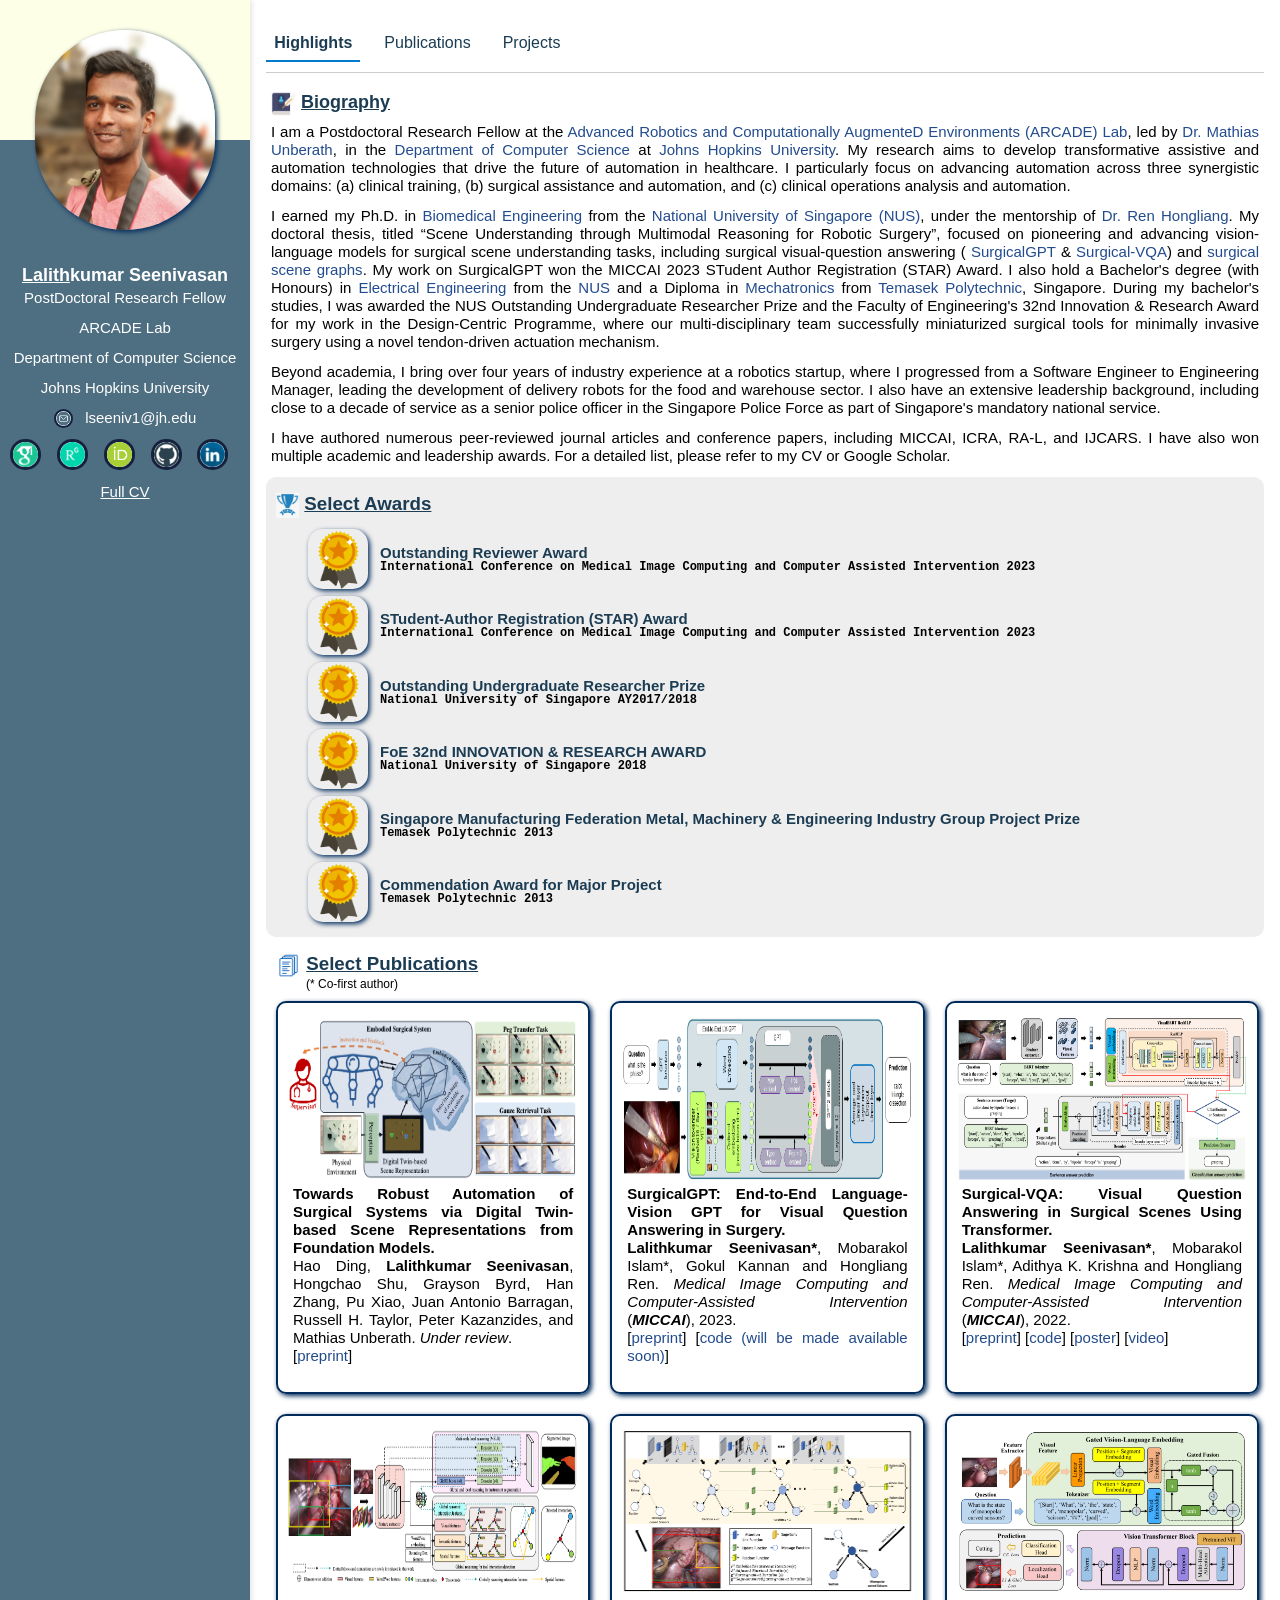
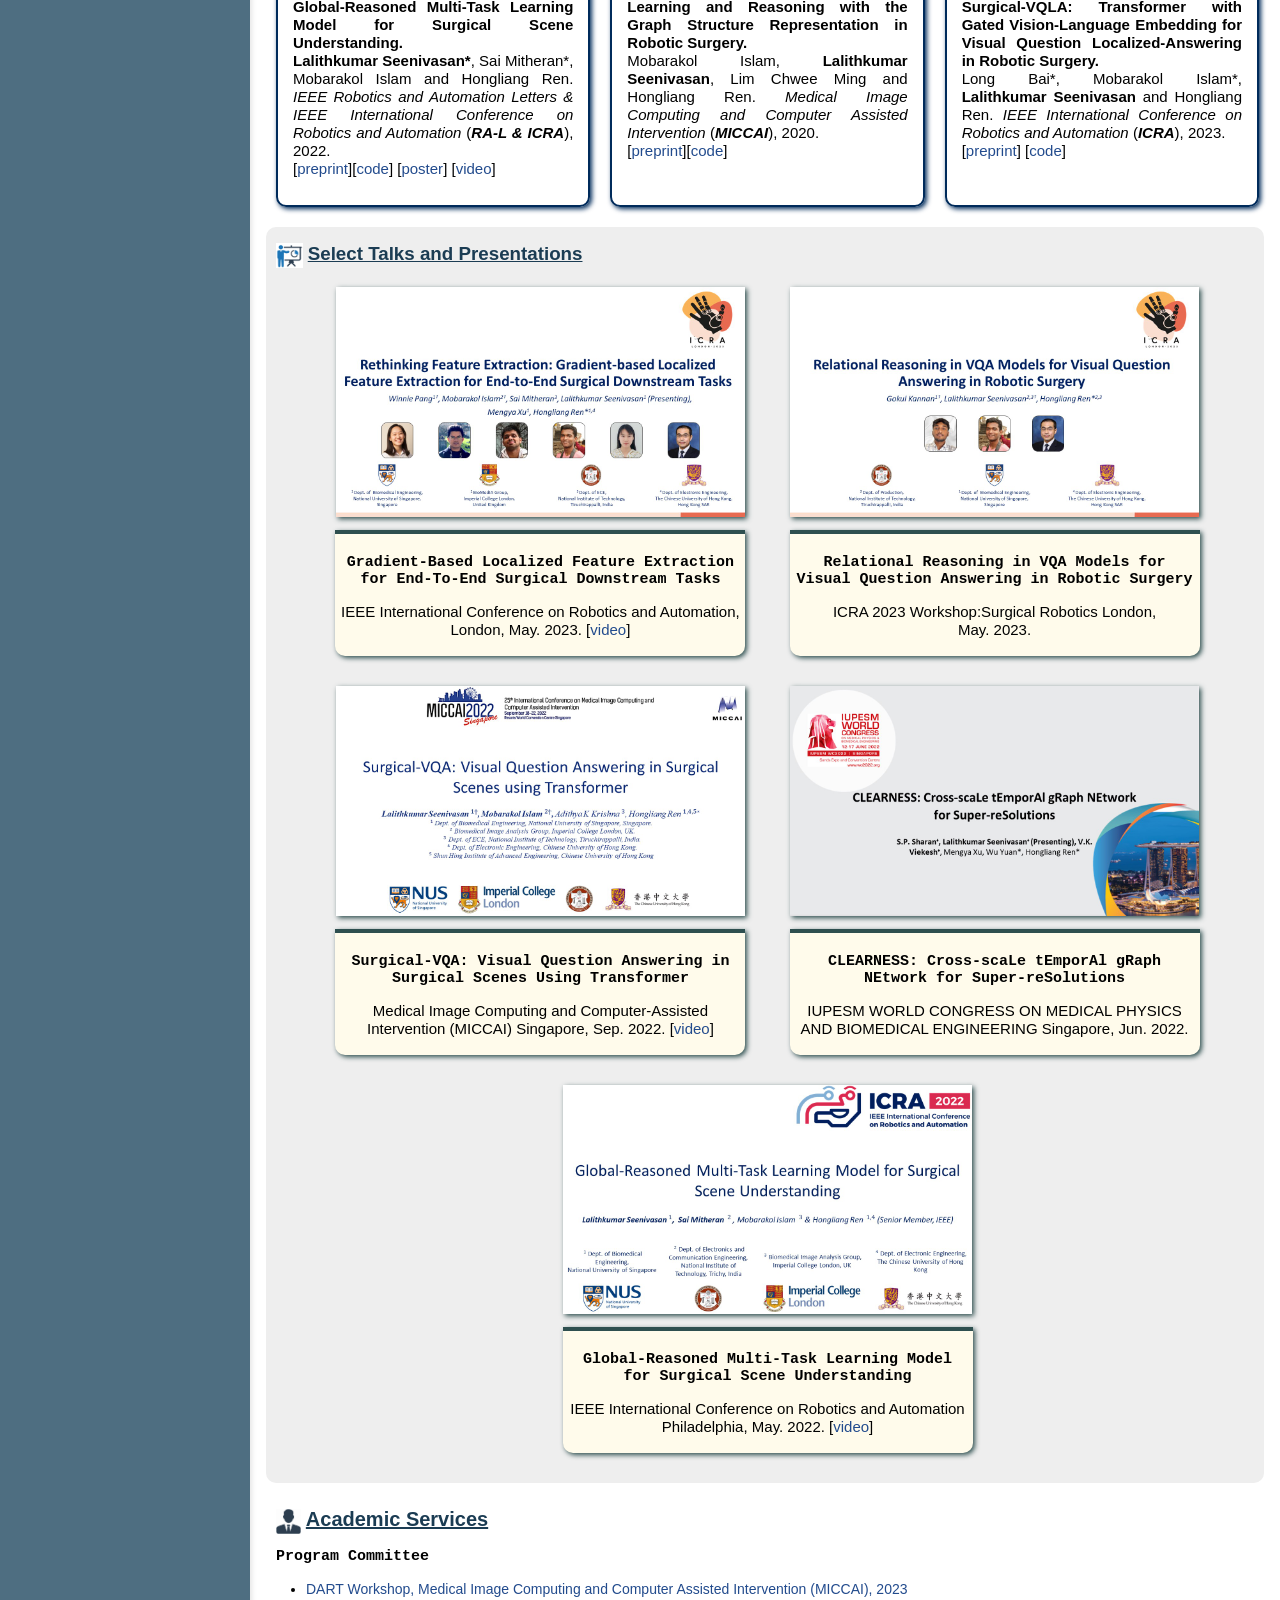
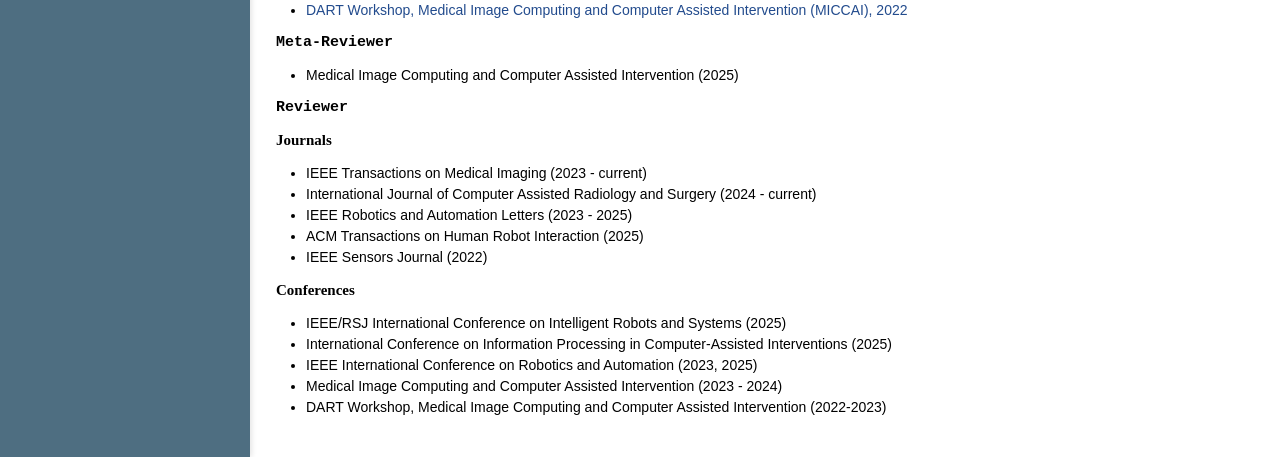
==== commit 8e95ac10: "updates_8_8_2025" ====
--- a/index.html
+++ b/index.html
@@ -1,13 +1,16 @@
 <!DOCTYPE html>
 <html lang="en">
 <head>
+  
   <meta charset="UTF-8" />
   <meta name="viewport" content="width=device-width, initial-scale=1" />
   <title>Lalithkumar Seenivasan&#39;s Homepage</title>
 	<link rel="shortcut icon" href="pic/lalith-icon.png">
 	<meta http-equiv="Content-Type" content="text/html;charset=utf-8" />
-		
-  <link rel="stylesheet" href="jemdoc.css" type="text/css">
+	<meta name="description" content="Seenivasan Lalithkumar&#39;s home page">
+	<meta name="keywords" content="Seenivasan Lalithkumar, Lalithkumar, Seenivasan, lalith, researcher, medical AI" />
+	<meta name="google-site-verification" content="oxvLOLkrGhuP5j1k3XZxSqzG_gz2jVlLImAT0WfH4co" />
+  <link rel="stylesheet" href="jemdoc.css" type="text/css">		
 </head>
 
 <body>  
@@ -144,6 +147,20 @@
 				<p style="font-size: 12px; margin-top:-10px;margin-left: 30px;">(* Co-first author)</p>
 
 				<div class="keypublicationtiles-container">
+          
+          <div class="keypublicationtile">
+  					<img src="./paper_photos/DT_surgical_automation.png" class="key-pub-title"/>
+					  <div id="key-pub-tile-caption">
+						  <p>
+							  <b>Towards Robust Automation of Surgical Systems via Digital Twin-based Scene Representations from Foundation Models.</b>
+                  <br>
+                Hao Ding, <b>Lalithkumar Seenivasan</b>, Hongchao Shu, Grayson Byrd, Han Zhang, Pu Xiao, Juan Antonio Barragan, Russell H. Taylor, Peter Kazanzides, and Mathias Unberath.
+							  <em>Under review</em>.
+							    <br>
+							  [<a href="https://arxiv.org/pdf/2409.13107" target="_blank">preprint</a>]
+						  </p>
+					  </div>
+				  </div>
           
           <div class="keypublicationtile">
   					<img src="./paper_photos/SurgicalGPT.png" class="key-pub-title"/>
@@ -193,7 +210,7 @@
 					  </div>
 				  </div>
 
-          <div class="keypublicationtile">
+          <!-- <div class="keypublicationtile">
 					  <img src="./paper_photos/Rethinking Feature Extraction.png" class="key-pub-title"/>
 					  <div id="key-pub-tile-caption">
 						  <p>
@@ -207,7 +224,7 @@
 							  [<a href="https://youtu.be/wPvV8IvS2tE" target="_blank">video</a>] 
 						  </p>
 					  </div>
-				  </div>
+				  </div> -->
 
           <div class="keypublicationtile">
 					  <img src="paper_photos/Learning_Reasoning_Surgical_Graph.png" class="key-pub-title"/>
@@ -330,9 +347,139 @@
 
     <div id="publications" class="tab-content">
       <div id="publications_jc">
-        <h2><img src="./pic/manuscript.png" class="hicon"/><u>Conference and Journal</u></h2>
-      </div>
-
+        <h2><img src="./pic/manuscript.png" class="hicon"/><u>Conference Papers, Journal Papers and Abstracts</u></h2>
+      </div>
+
+      <div class="publicationstile">
+        <div class="publication-flex">
+          <img src="./paper_photos/Privacy_preserving_DT.png" class="publications-img-tile">
+          <div class="publications-caption">
+            <h3>Privacy-Preserving Operating Room Workflow Analysis using Digital Twins.</h3>
+            <p>
+              Alejandra Perez, Han Zhang, Yu-Chun Ku, <b>Lalithkumar Seenivasan</b>, Roger D. Soberanis-Mukul, Jose L. Porras, Richard Day,
+              Jeff Jopling, Peter Najjar, and Mathias Unberath<br>
+              <em>Medical Imaging with Deep Learning  </em> 2025.</em> <br>
+              [<a href="https://arxiv.org/pdf/2504.12552" target="_blank">abstract</a>]
+            </p>
+           </div>
+         </div>
+      </div>
+
+      <div class="publicationstile">
+        <div class="publication-flex">
+          <img src="./paper_photos/just_in_time_DT.png" class="publications-img-tile">
+          <div class="publications-caption">
+            <h3>Online Reasoning Video Segmentation with Just-in-Time Digital Twins.</h3>
+            <p>
+              Yiqing Shen, Bohan Liu, Chenjia Li, <b>Lalithkumar Seenivasan</b>, and Mathias Unberath<br>
+              <em>International Conference on Computer Vision </em>, 2025.</em> <br>
+              [<a href="https://arxiv.org/pdf/2503.21056" target="_blank">preprint</a>]
+            </p>
+          </div>
+        </div>
+      </div>
+        
+      <div class="publicationstile">
+        <div class="publication-flex">
+          <img src="./paper_photos/seemless_AR_arthroscopy.png" class="publications-img-tile">
+          <div class="publications-caption">
+            <h3>Seamless Augmented Reality Integration in Arthroscopy: A Pipeline for Articular Reconstruction and Guidance.</h3>
+            <p>
+              Hongchao Shu, Mingxu Liu, <b>Lalithkumar Seenivasan</b>, Suxi Gu, Ping-Cheng Ku, Jonathan Knopf, Russell Taylor, and Mathias Unberath<br>
+              <em>Healthcare Technology Letters </em> 11(6), pp.355-364. <em>Special Issue: MICCAI AE-CAI 2024.</em> <br>
+              [<a href="https://ietresearch.onlinelibrary.wiley.com/doi/pdf/10.1049/htl2.12119" target="_blank">manuscript</a>]
+            </p>
+          </div>
+        </div>
+      </div>
+        
+      <div class="publicationstile">
+        <div class="publication-flex">
+          <img src="./paper_photos/vqlapp.png" class="publications-img-tile">
+          <div class="publications-caption">
+            <h3>Surgical-VQLA++: Adversarial contrastive learning for calibrated robust visual question-localized answering in robotic surgery.</h3>
+            <p>
+              Long Bai, Guankun Wang, Mobarakol Islam, <b>Lalithkumar Seenivasan</b>, An Wang, and Hongliang Ren <br>
+              <em>Information Fusion </em> 113 (2025): 102602. <br>
+              [<a href="https://www.sciencedirect.com/science/article/pii/S1566253524003804" target="_blank">manuscript</a>]
+            </p>
+          </div>
+        </div>
+      </div>
+        
+      <div class="publicationstile">
+        <div class="publication-flex">
+          <img src="./paper_photos/StraightTrack.png" class="publications-img-tile">
+          <div class="publications-caption">
+            <h3>StraightTrack: Towards Mixed Reality Navigation System for Percutaneous K-Wire Insertion.</h3>
+            <p>
+              Han Zhang, Benjamin D. Killeen, Yu-Chun Ku, <b>Lalithkumar Seenivasan</b>, Yuxuan Zhao, 
+              Mingxu Liu, Yue Yang, Suxi Gu, Alejandro Martin-Gomez, Greg Osgood, and Mathias Unberath.<br>
+              <em>Healthcare Technology Letters </em> 11(6), pp.355-364. <em>Special Issue: MICCAI AE-CAI 2024.</em> <br>
+              [<a href="https://ietresearch.onlinelibrary.wiley.com/doi/pdfdirect/10.1049/htl2.12103" target="_blank">preprint</a>]
+            </p>
+          </div>
+        </div>
+      </div>
+        
+      <div class="publicationstile">
+        <div class="publication-flex">
+          <img src="./paper_photos/ConceptAgent.png" class="publications-img-tile">
+          <div class="publications-caption">
+            <h3>ConceptAgent: LLM-Driven Precondition Grounding and Tree Search for Robust Task Planning and Execution.</h3>
+            <p>
+              Corban Rivera†*, Grayson Byrd*, William Paul*, Tyler Feldman, Meghan Booker, Emma Holmes,
+              David Handelman, Bethany Kemp, Andrew Badger, Aurora Schmidt, Krishna Murthy Jatavallabhula,
+              Celso M de Melo, <b>Lalithkumar Seenivasan</b>, Mathias Unberath, and Rama Chellappa.<br>
+              <em>IEEE International Conference on Robotics and Automation </em> (<i><b>ICRA</b></i>), 2025. <br>
+              [<a href="https://arxiv.org/pdf/2410.06108?" target="_blank">preprint</a>]
+            </p>
+          </div>
+        </div>
+      </div>
+        
+      <div class="publicationstile">
+        <div class="publication-flex">
+          <img src="./paper_photos/DT_surgical_automation.png" class="publications-img-tile">
+          <div class="publications-caption">
+            <h3>Towards Robust Automation of Surgical Systems via Digital Twin-based Scene Representations from Foundation Models.</h3>
+            <p>
+              Hao Ding, <b>Lalithkumar Seenivasan</b>, Hongchao Shu, Grayson Byrd, Han Zhang, Pu Xiao, Juan Antonio Barragan, Russell H. Taylor, Peter Kazanzides, and Mathias Unberath.<br>
+              <em>Under review.</em> <br>
+              [<a href="https://arxiv.org/pdf/2409.13107" target="_blank">preprint</a>]
+            </p>
+          </div>
+        </div>
+      </div>
+
+      <div class="publicationstile">
+        <div class="publication-flex">
+          <img src="./paper_photos/seg_strong.png" class="publications-img-tile">
+          <div class="publications-caption">
+            <h3>SegSTRONG-C: Segmenting Surgical Tools Robustly On Non-adversarial Generated Corruptions - An EndoVis'24 Challenge.</h3>
+            <p>
+              Hao Ding, ....., <b>Lalithkumar Seenivasan</b>, ...., and Mathias Unberath.<br>
+              <em>EndoVis24 Challenge, Medical Image Computing and Computer Assisted Intervention</em> (<i><b>Challenge, MICCAI</b></i>), 2024. <br>
+              [<a href="https://arxiv.org/pdf/2407.11906" target="_blank">preprint</a>]
+            </p>
+          </div>
+        </div>
+      </div>
+
+      <div class="publicationstile">
+        <div class="publication-flex">
+          <img src="./paper_photos/DT_unifying_framework.png" class="publications-img-tile">
+          <div class="publications-caption">
+            <h3>Digital Twins as a Unifying Framework for Surgical Data Science: The Enabling Role of Geometric Scene Understanding.</h3>
+            <p>
+              Hao Ding, <b>Lalithkumar Seenivasan</b>, Benjamin D. Killeen, Sue Min Cho and Mathias Unberath <br>
+              <em>Artificial Intelligence Surgery</em> 4.3 (2024): 109-138. <br>
+              [<a href="https://www.oaepublish.com/articles/ais.2024.16" target="_blank">Open Access</a>]
+            </p>
+          </div>
+        </div>
+      </div>
+        
       <div class="publicationstile">
         <div class="publication-flex">
           <img src="./paper_photos/SurgicalGPT.png" class="publications-img-tile">
@@ -404,6 +551,20 @@
               [<a href="https://discovery.ucl.ac.uk/id/eprint/10159683/1/Rethinking_Feature_Extraction_Gradient-based_Localized_Feature_Extraction_for_End-to-End_Surgical_Downstream_Tasks.pdf" target="_blank">preprint</a>]
 						  [<a href="https://github.com/PangWinnie0219/GradCAMDownstreamTask" target="_blank">code</a>]
 						  [<a href="https://youtu.be/wPvV8IvS2tE" target="_blank">video</a>] 
+            </p>
+          </div>
+        </div>
+      </div>
+
+      <div class="publicationstile">
+        <div class="publication-flex">
+          <img src="./paper_photos/simcol3d.png" class="publications-img-tile">
+          <div class="publications-caption">
+            <h3>SimCol3D — 3D Reconstruction during Colonoscopy Challenge.</h3>
+            <p>
+              Anita Rau, et. al, ....., <b>Lalithkumar Seenivasan</b>, ...., and Danail Stoyanov<br>
+              <em>EndoVis22 Challenge, Medical Image Computing and Computer Assisted Intervention</em> (<i><b>Challenge, MICCAI</b></i>), 2022. <br>
+              [<a href="https://www.sciencedirect.com/science/article/pii/S1361841524001208" target="_blank">manuscript</a>]
             </p>
           </div>
         </div>
@@ -574,6 +735,20 @@
 
       <div id="publications_jc">
         <h2><img src="./pic/manuscript.png" class="hicon"/><u>Book Chapters</u></h2>
+      </div>
+
+      <div class="publicationstile">
+        <div class="publication-flex">
+          <img src="./paper_photos/AI_RSS.png" class="publications-img-tile">
+          <div class="publications-caption">
+            <h3> Artificial Intelligence to Understand Robotic Surgery Scenes. </h3>
+            <p>
+              <b>Lalithkumar Seenivasan</b>, and Hongliang Ren. <br>
+              <em>Handbook of Robotic Surgery</em>, 2025. <br>
+              [<a href="https://www.sciencedirect.com/science/article/pii/B9780443132711000054" target="_blank">chapter</a>] 
+            </p>
+          </div>
+        </div>
       </div>
 
       <div class="publicationstile">
